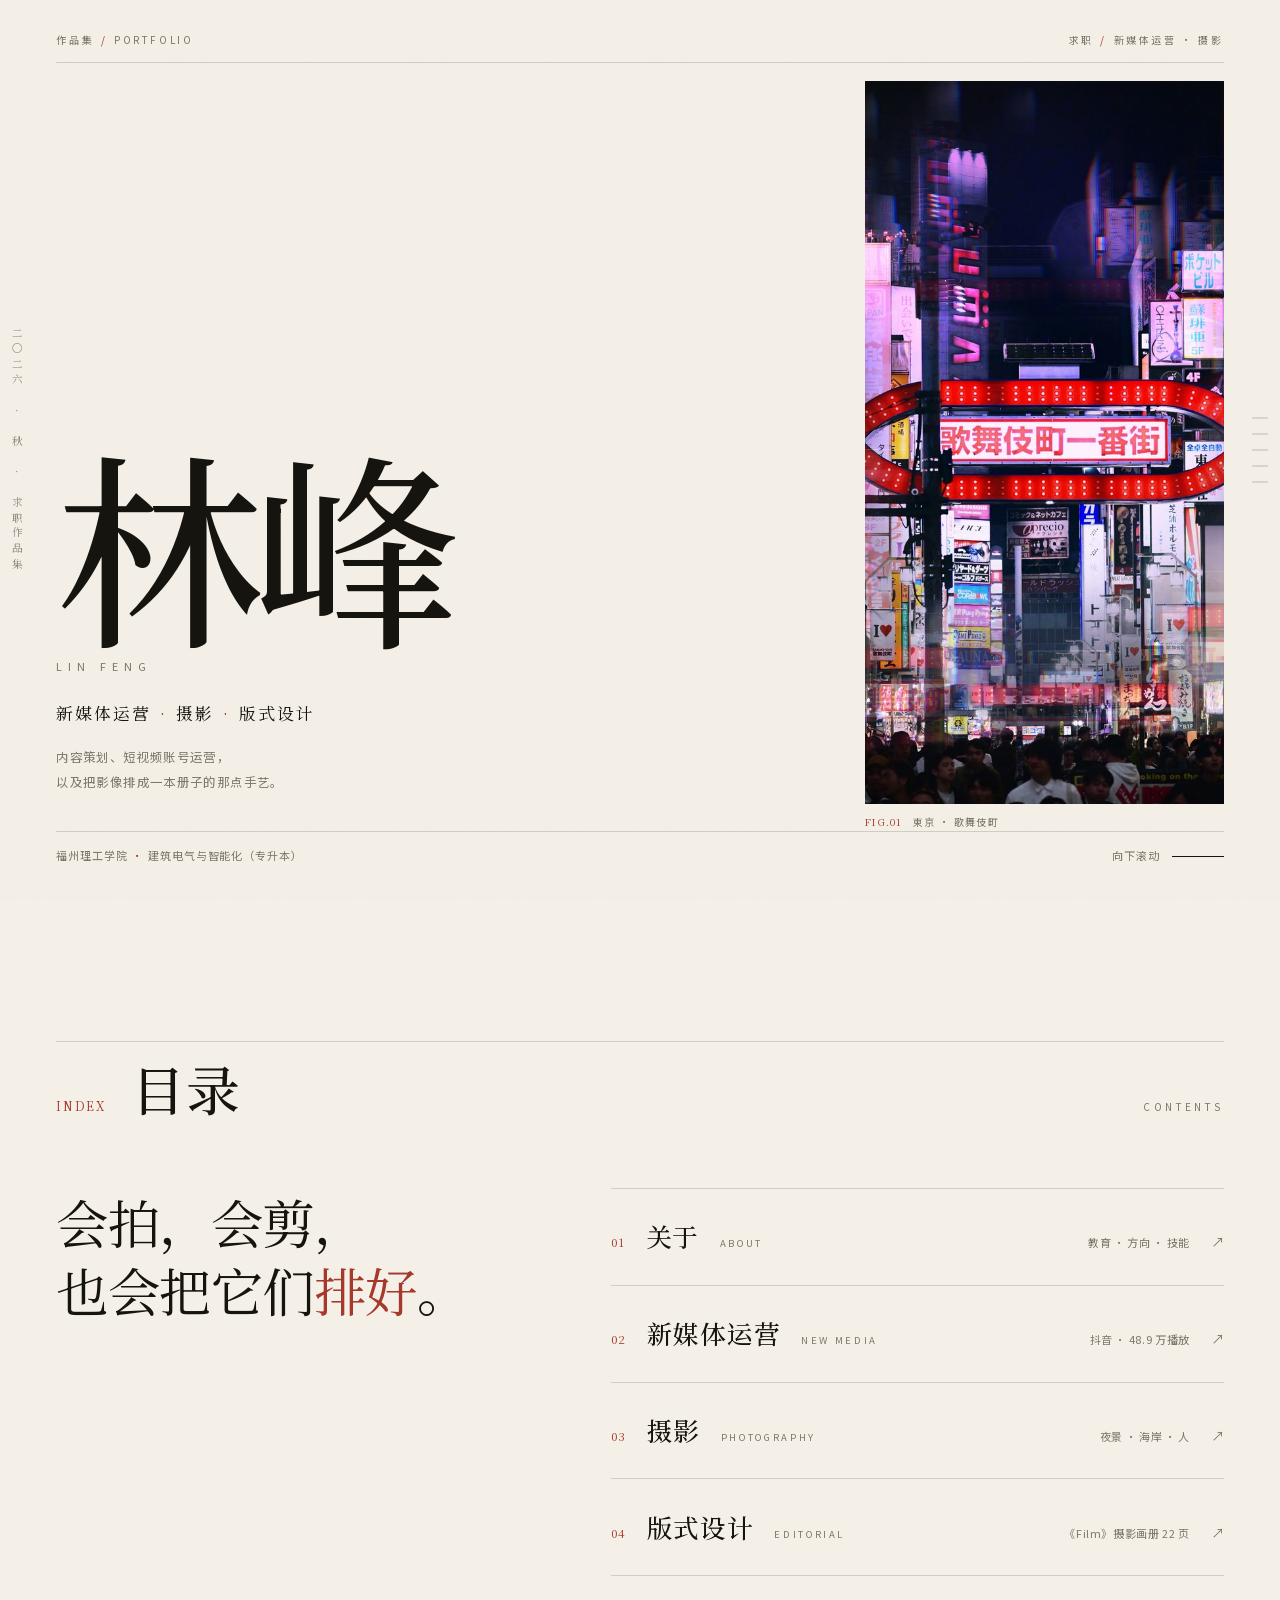
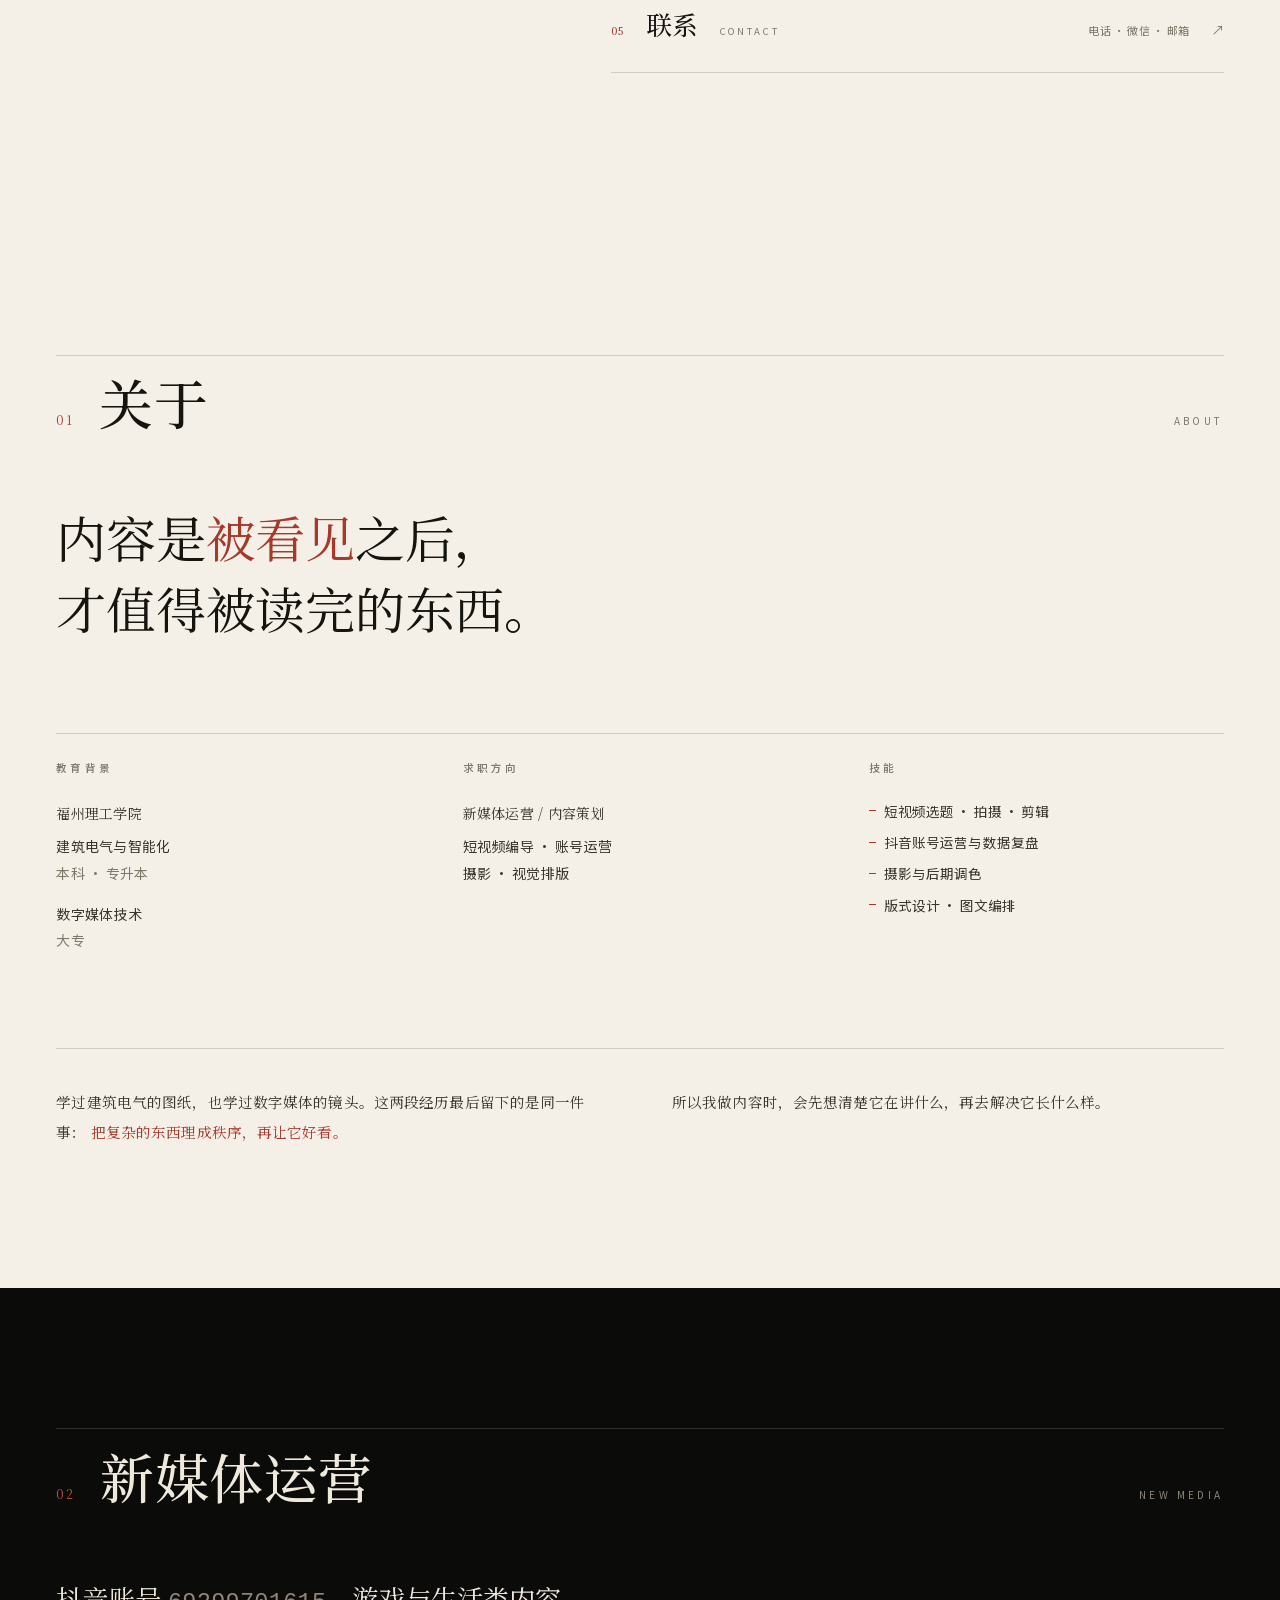
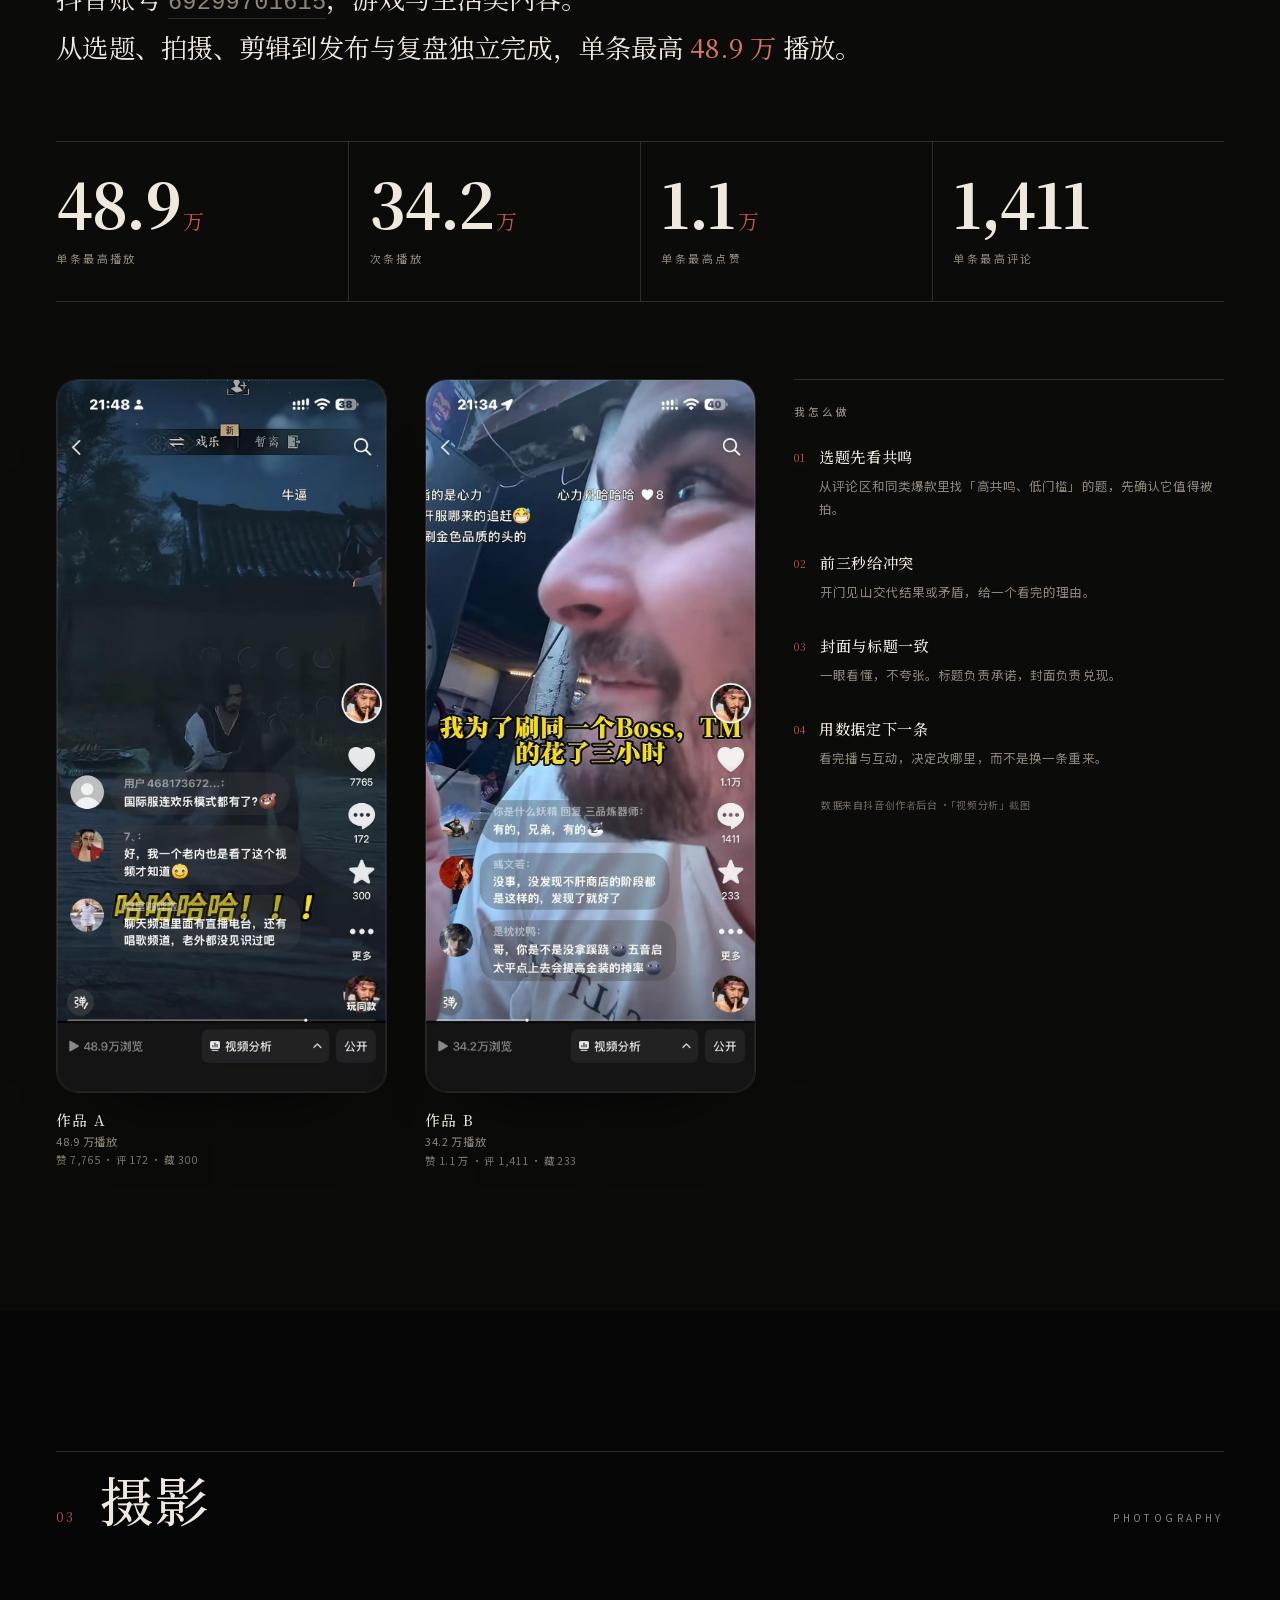
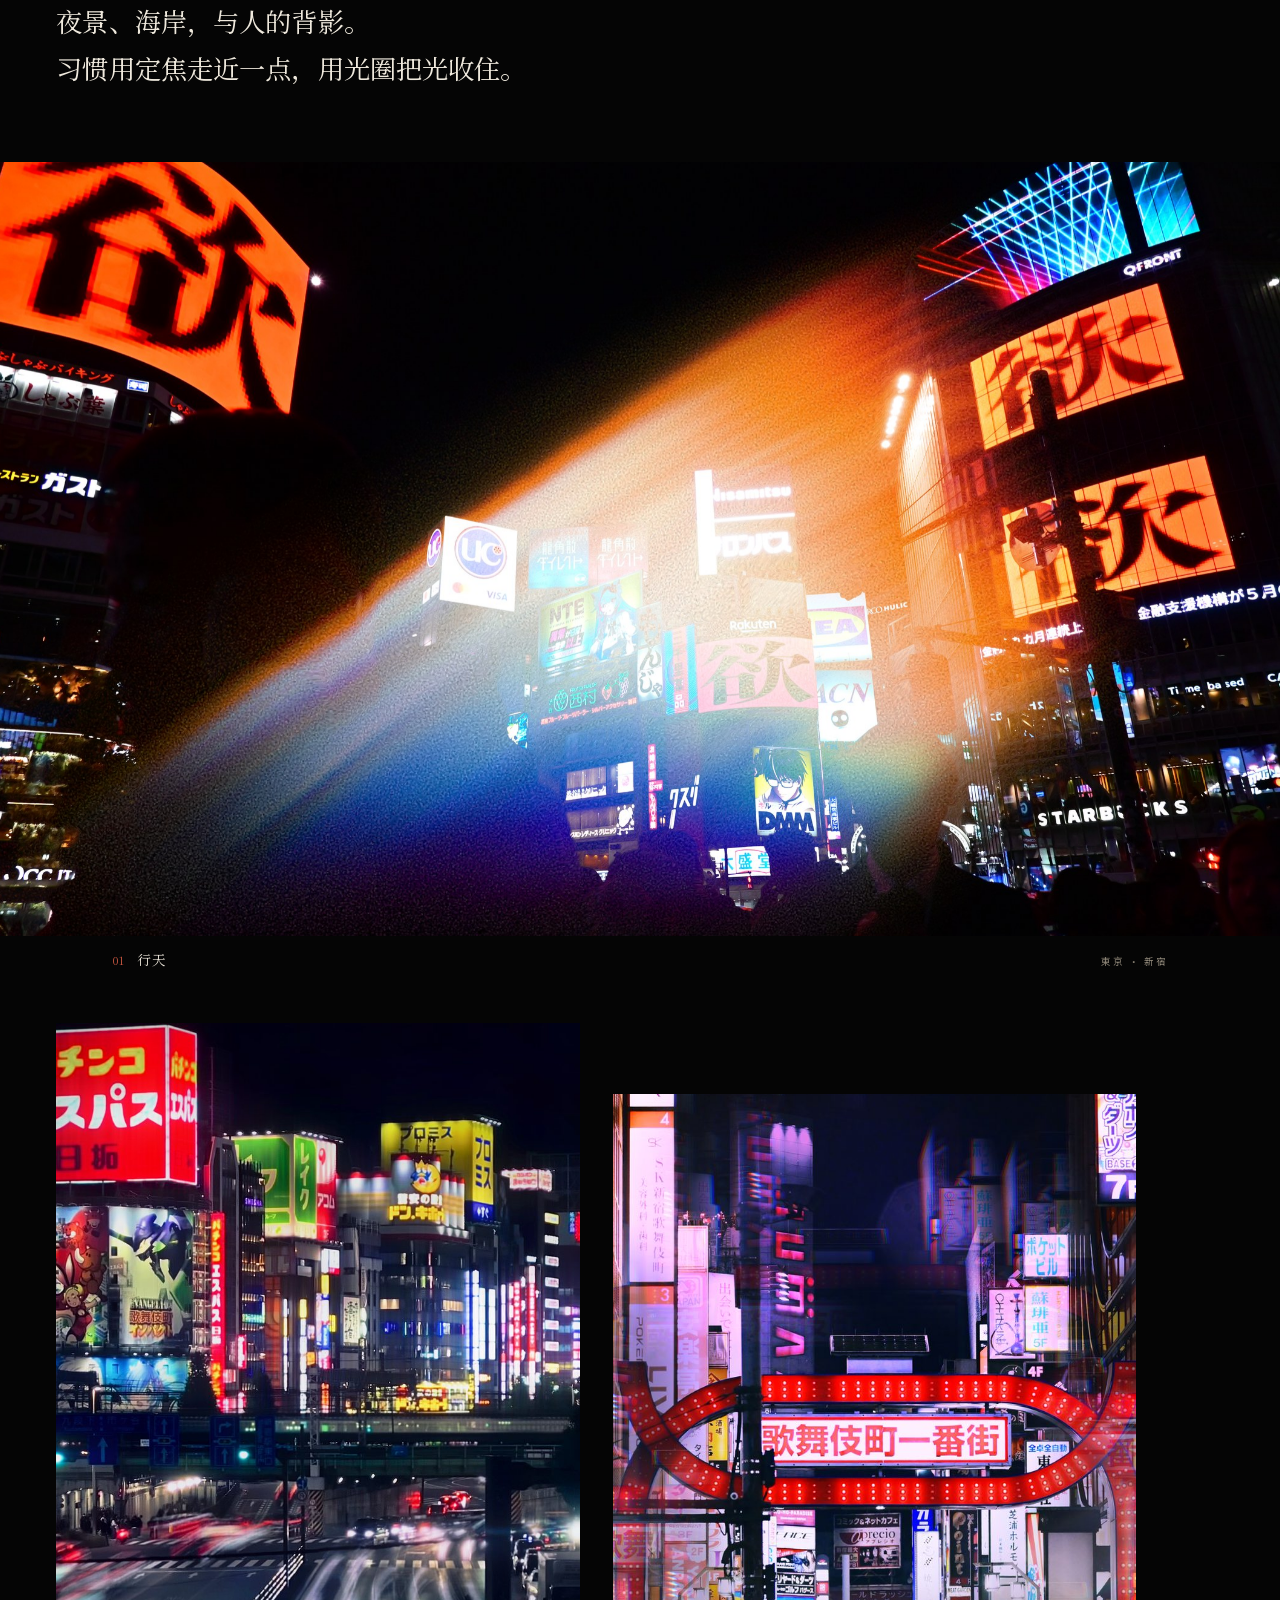
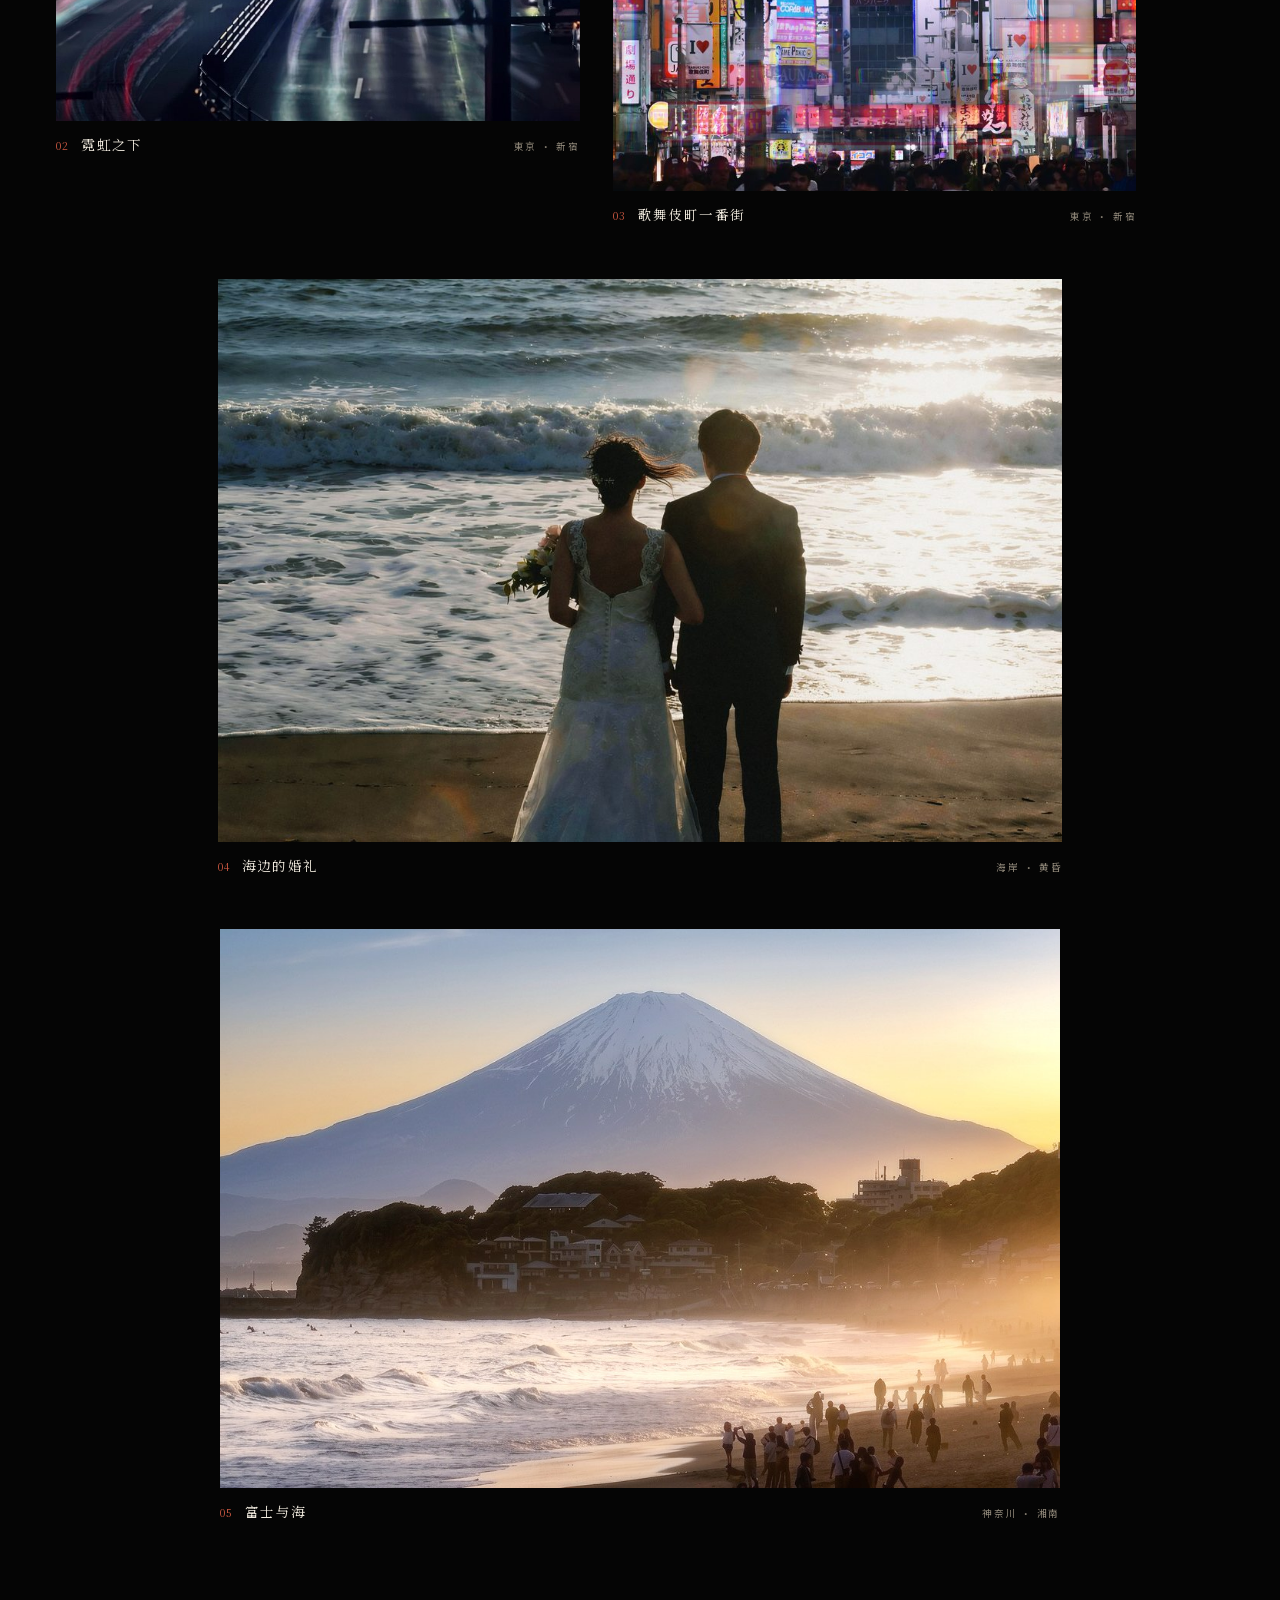
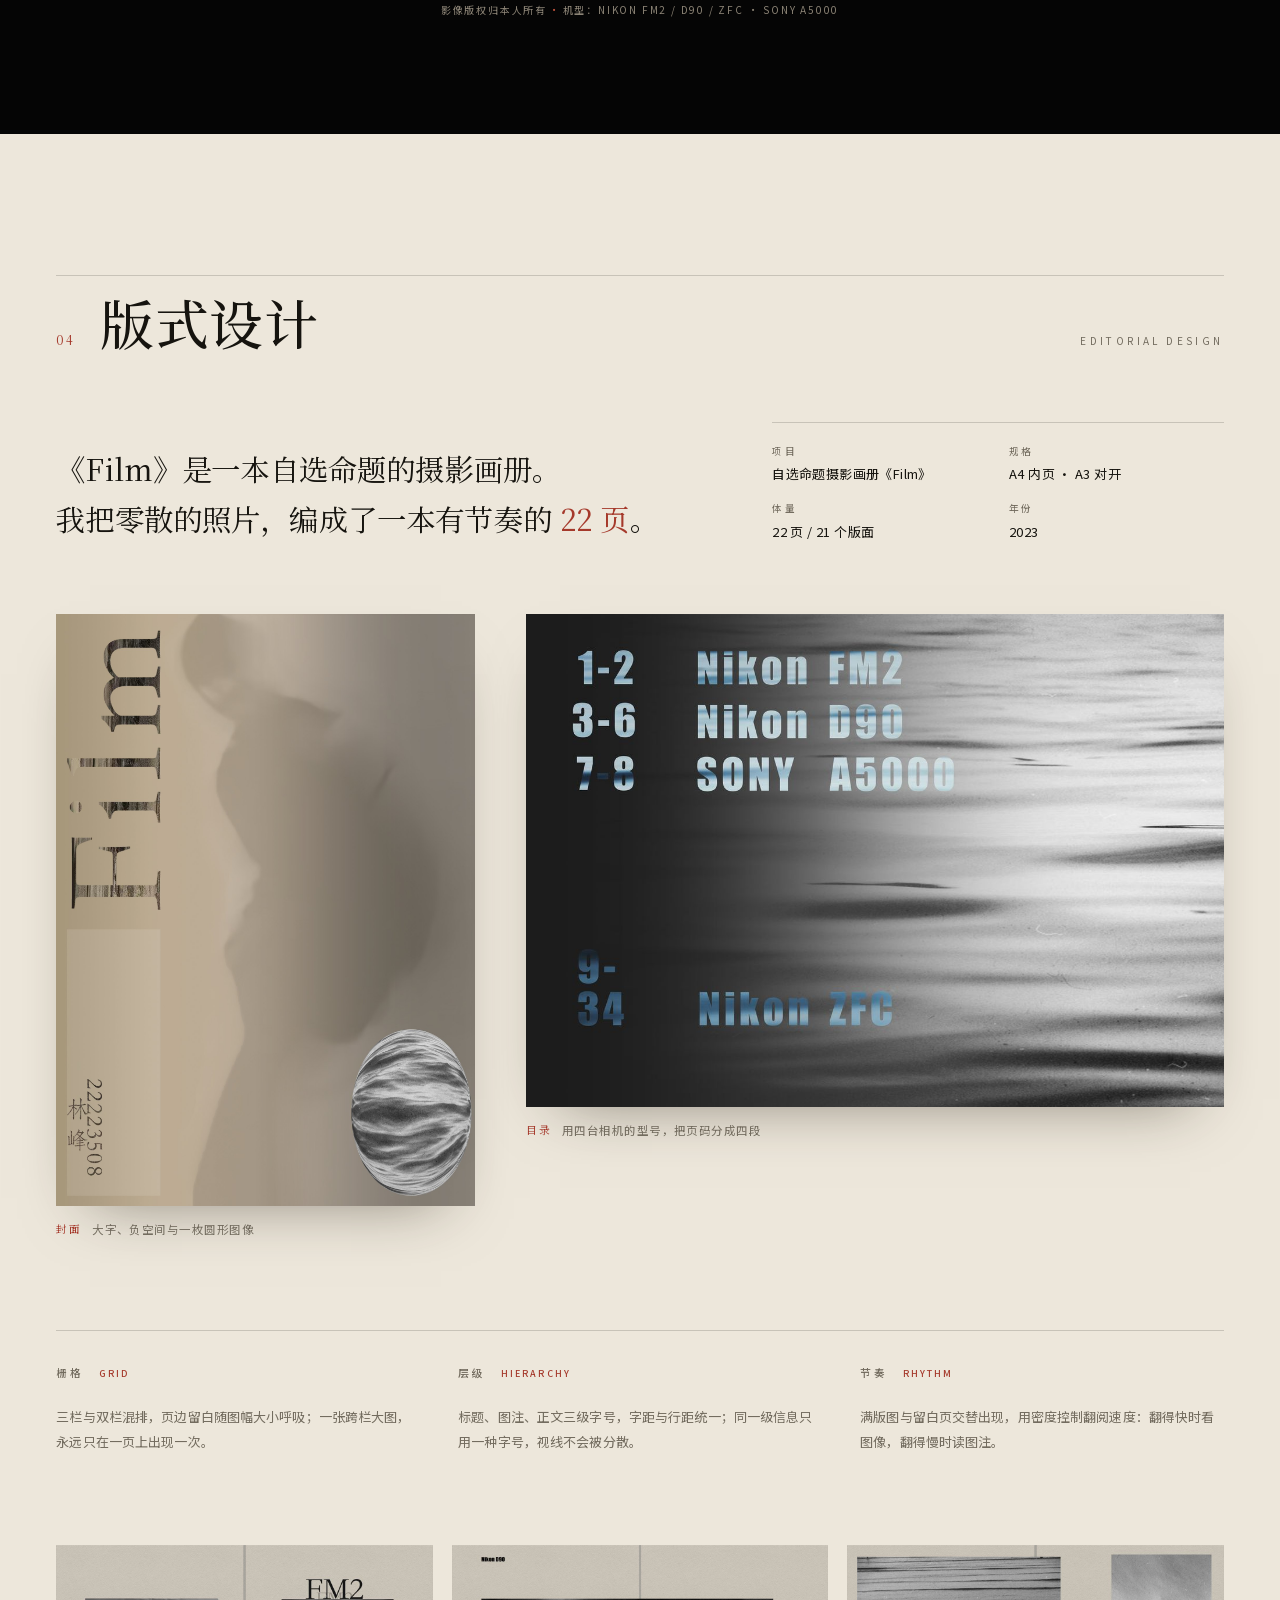
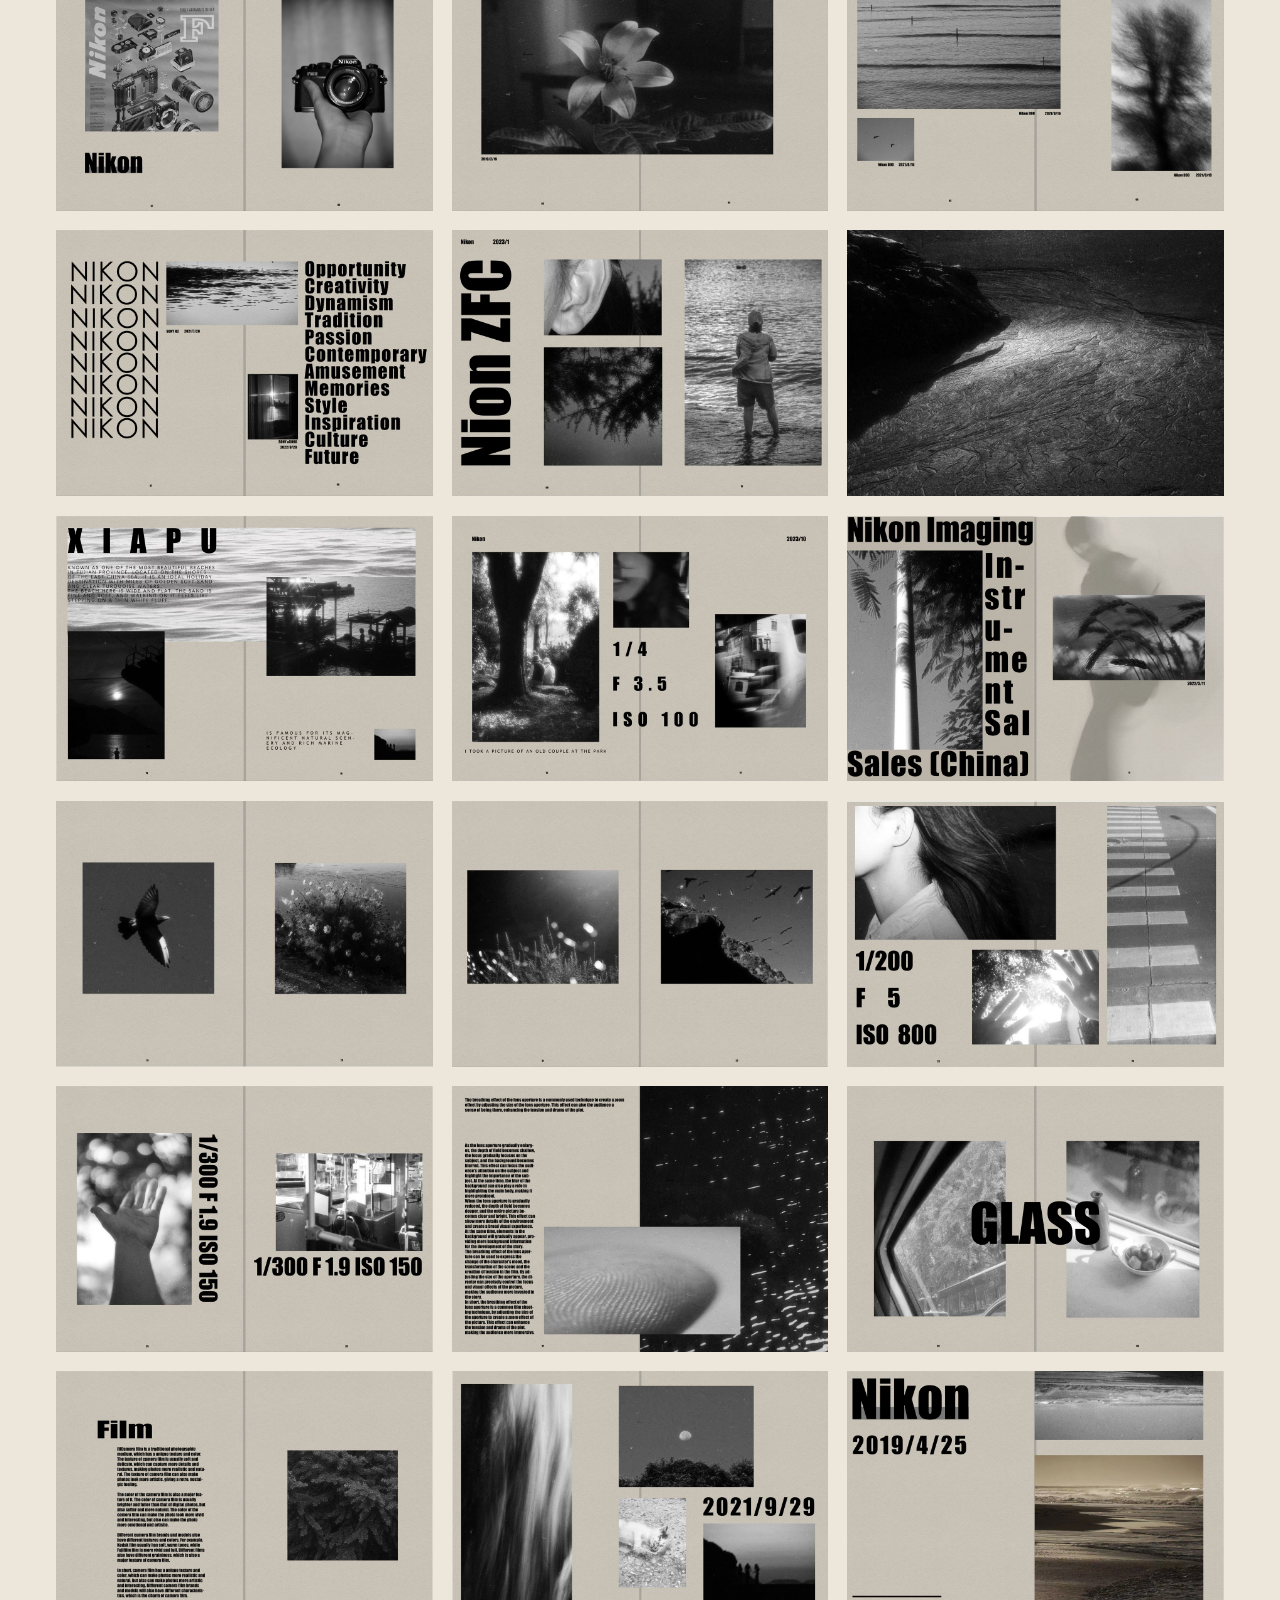
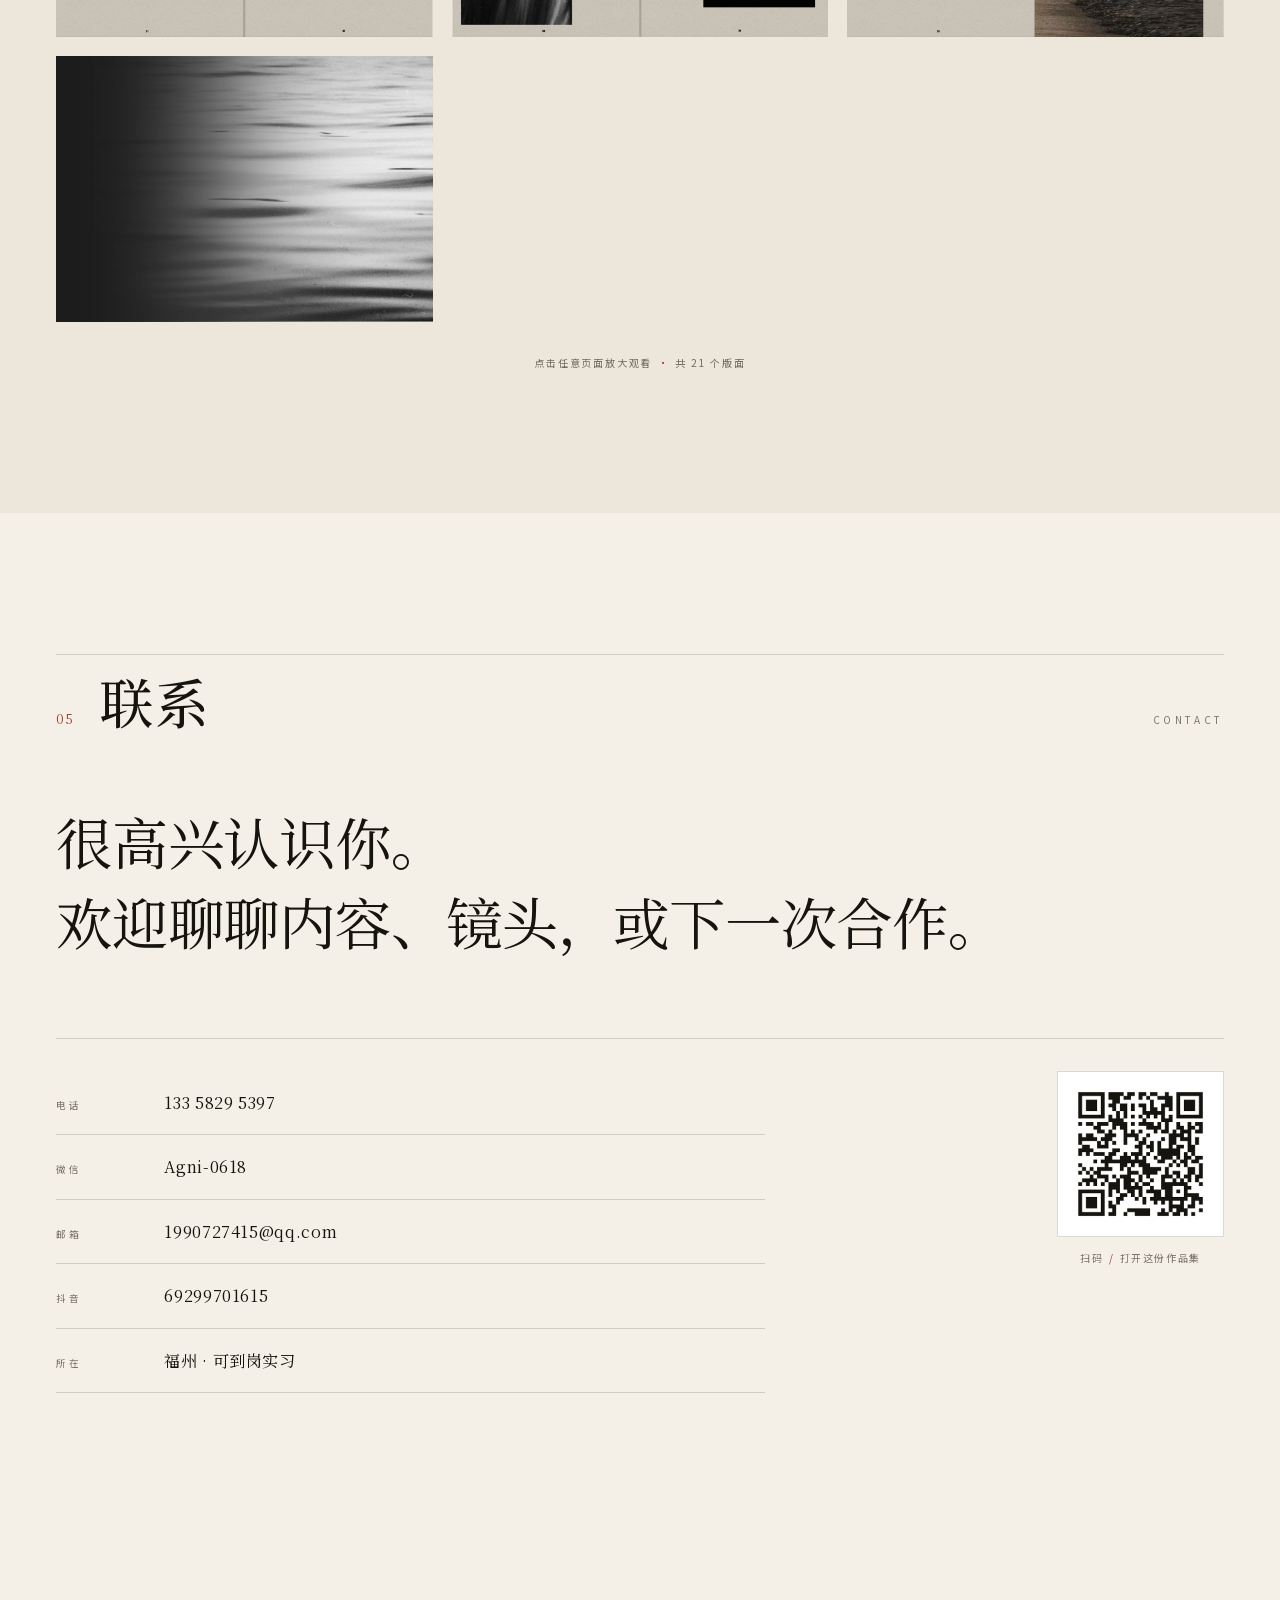
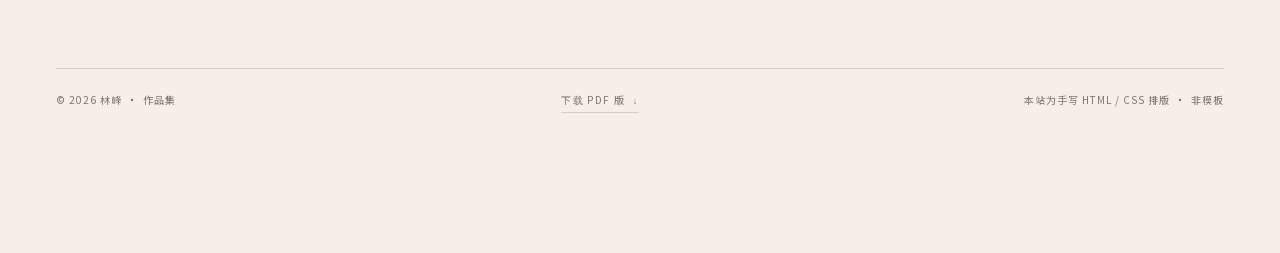
==== index.html @ 38cc5a33 "作品集 2026：网页版 + A4 PDF" ====
<!doctype html>
<html lang="zh-CN">
<head>
<meta charset="utf-8">
<meta name="viewport" content="width=device-width, initial-scale=1, viewport-fit=cover">
<title>林峰 · 作品集 2026｜新媒体运营 · 摄影 · 版式</title>
<meta name="description" content="林峰的作品集：新媒体运营（抖音单条最高 48.9 万播放）、摄影、版式设计。福州理工学院 建筑电气与智能化（专升本）· 数字媒体技术（大专）。">
<meta name="author" content="林峰">
<meta name="theme-color" content="#F4F1EA">
<meta property="og:type" content="website">
<meta property="og:title" content="林峰 · 作品集 2026">
<meta property="og:description" content="新媒体运营 · 摄影 · 版式设计">
<meta property="og:image" content="assets/img/og.jpg">
<meta property="og:image:width" content="1200">
<meta property="og:image:height" content="630">
<meta name="twitter:card" content="summary_large_image">
<meta name="twitter:title" content="林峰 · 作品集 2026">
<meta name="twitter:image" content="assets/img/og.jpg">
<link rel="icon" href="favicon.svg" type="image/svg+xml">
<link rel="preload" href="assets/fonts/serif.woff2" as="font" type="font/woff2" crossorigin>
<link rel="preload" href="assets/fonts/sans.woff2" as="font" type="font/woff2" crossorigin>
<link rel="preload" as="image" href="assets/img/photo/p4-s.jpg">
<link rel="stylesheet" href="assets/css/site.css">
<script>document.documentElement.classList.add('js');</script>
</head>
<body>

<div class="progress" aria-hidden="true"></div>

<header class="nav" id="nav">
  <a class="nav-brand" href="#cover" aria-label="回到封面">
    <span class="nav-cn">林峰</span><span class="nav-en">LIN FENG</span>
  </a>
  <nav class="nav-links" aria-label="章节导航">
    <a href="#about"><i>01</i>关于</a>
    <a href="#media"><i>02</i>新媒体</a>
    <a href="#photo"><i>03</i>摄影</a>
    <a href="#design"><i>04</i>排版</a>
    <a href="#contact"><i>05</i>联系</a>
  </nav>
  <a class="nav-index" href="#index">目录 <span>INDEX</span></a>
  <a class="nav-mail" href="mailto:1990727415@qq.com">1990727415@qq.com</a>
</header>

<aside class="rail" aria-hidden="true">
  <span class="rail-dot" data-for="about"><b>01</b></span>
  <span class="rail-dot" data-for="media"><b>02</b></span>
  <span class="rail-dot" data-for="photo"><b>03</b></span>
  <span class="rail-dot" data-for="design"><b>04</b></span>
  <span class="rail-dot" data-for="contact"><b>05</b></span>
</aside>

<main id="main">

<!-- ============ 封面 ============ -->
<section class="cover" id="cover" aria-label="封面">
  <div class="cover-top">
    <p class="micro">作品集 <span class="dot">/</span> PORTFOLIO</p>
    <p class="micro micro-r">求职 <span class="dot">/</span> 新媒体运营 · 摄影</p>
  </div>

  <div class="cover-main">
    <div class="cover-copy">
      <h1 class="cover-title"><span class="cn">林峰</span><span class="en">LIN&nbsp;FENG</span></h1>
      <p class="cover-sub">新媒体运营 <span class="sep">·</span> 摄影 <span class="sep">·</span> 版式设计</p>
      <p class="cover-desc">内容策划、短视频账号运营，<br>以及把影像排成一本册子的那点手艺。</p>
    </div>
    <figure class="cover-photo">
      <img src="assets/img/photo/p4.jpg"
           srcset="assets/img/photo/p4-s.jpg 734w, assets/img/photo/p4.jpg 1467w"
           sizes="(max-width: 900px) 86vw, 30vw"
           width="1467" height="2200" fetchpriority="high"
           alt="东京歌舞伎町一番街的夜景，红色霓虹灯牌与人流">
      <figcaption><span>FIG.01</span> 東京 · 歌舞伎町</figcaption>
    </figure>
  </div>

  <div class="cover-foot">
    <p>福州理工学院 <span class="sep">·</span> 建筑电气与智能化（专升本）</p>
    <p class="scroll-hint">向下滚动<span class="scroll-line"></span></p>
  </div>
  <span class="cover-vert">二〇二六 · 秋 · 求职作品集</span>
</section>

<!-- ============ 目录 ============ -->
<section class="sec sec-index" id="index" aria-labelledby="t-index">
  <header class="sec-head reveal">
    <span class="sec-no">INDEX</span>
    <h2 class="sec-title" id="t-index">目录</h2>
    <span class="sec-en">Contents</span>
  </header>

  <div class="index-body">
    <p class="index-lead reveal">会拍，会剪，<br>也会把它们<span class="hl">排好</span>。</p>

    <ol class="toc">
      <li class="reveal"><a href="#about">
        <span class="toc-no">01</span><span class="toc-cn">关于</span><span class="toc-en">About</span><span class="toc-meta">教育 · 方向 · 技能</span><span class="toc-arrow">↗</span></a></li>
      <li class="reveal"><a href="#media">
        <span class="toc-no">02</span><span class="toc-cn">新媒体运营</span><span class="toc-en">New Media</span><span class="toc-meta">抖音 · 48.9 万播放</span><span class="toc-arrow">↗</span></a></li>
      <li class="reveal"><a href="#photo">
        <span class="toc-no">03</span><span class="toc-cn">摄影</span><span class="toc-en">Photography</span><span class="toc-meta">夜景 · 海岸 · 人</span><span class="toc-arrow">↗</span></a></li>
      <li class="reveal"><a href="#design">
        <span class="toc-no">04</span><span class="toc-cn">版式设计</span><span class="toc-en">Editorial</span><span class="toc-meta">《Film》摄影画册 22 页</span><span class="toc-arrow">↗</span></a></li>
      <li class="reveal"><a href="#contact">
        <span class="toc-no">05</span><span class="toc-cn">联系</span><span class="toc-en">Contact</span><span class="toc-meta">电话 · 微信 · 邮箱</span><span class="toc-arrow">↗</span></a></li>
    </ol>
  </div>
</section>

<!-- ============ 01 关于 ============ -->
<section class="sec sec-about" id="about" aria-labelledby="t-about">
  <header class="sec-head reveal">
    <span class="sec-no">01</span>
    <h2 class="sec-title" id="t-about">关于</h2>
    <span class="sec-en">About</span>
  </header>

  <p class="statement reveal">内容是<span class="hl">被看见</span>之后，<br>才值得被读完的东西。</p>

  <div class="about-grid">
    <div class="about-col reveal">
      <h3 class="col-label">教育背景</h3>
      <p class="about-strong">福州理工学院</p>
      <p>建筑电气与智能化<br><span class="dim">本科 · 专升本</span></p>
      <p class="about-gap">数字媒体技术<br><span class="dim">大专</span></p>
    </div>
    <div class="about-col reveal">
      <h3 class="col-label">求职方向</h3>
      <p class="about-strong">新媒体运营 / 内容策划</p>
      <p>短视频编导 · 账号运营<br>摄影 · 视觉排版</p>
    </div>
    <div class="about-col reveal">
      <h3 class="col-label">技能</h3>
      <ul class="skills">
        <li>短视频选题 · 拍摄 · 剪辑</li>
        <li>抖音账号运营与数据复盘</li>
        <li>摄影与后期调色</li>
        <li>版式设计 · 图文编排</li>
      </ul>
    </div>
  </div>

  <div class="about-note reveal">
    <p>学过建筑电气的图纸，也学过数字媒体的镜头。这两段经历最后留下的是同一件事：
      <span class="hl">把复杂的东西理成秩序，再让它好看。</span></p>
    <p>所以我做内容时，会先想清楚它在讲什么，再去解决它长什么样。</p>
  </div>
</section>

<!-- ============ 02 新媒体运营 ============ -->
<section class="sec sec-dark sec-media" id="media" aria-labelledby="t-media">
  <header class="sec-head reveal">
    <span class="sec-no">02</span>
    <h2 class="sec-title" id="t-media">新媒体运营</h2>
    <span class="sec-en">New Media</span>
  </header>

  <p class="media-lead reveal">抖音账号 <span class="mono">69299701615</span>，游戏与生活类内容。<br>
    从选题、拍摄、剪辑到发布与复盘独立完成，单条最高 <span class="hl">48.9 万</span> 播放。</p>

  <div class="stats" role="list">
    <div class="stat reveal" role="listitem">
      <span class="stat-num"><b data-count="48.9" data-dec="1">48.9</b><small>万</small></span>
      <span class="stat-label">单条最高播放</span>
    </div>
    <div class="stat reveal" role="listitem">
      <span class="stat-num"><b data-count="34.2" data-dec="1">34.2</b><small>万</small></span>
      <span class="stat-label">次条播放</span>
    </div>
    <div class="stat reveal" role="listitem">
      <span class="stat-num"><b data-count="11000" data-dec="1" data-compact="1">1.1</b><small>万</small></span>
      <span class="stat-label">单条最高点赞</span>
    </div>
    <div class="stat reveal" role="listitem">
      <span class="stat-num"><b data-count="1411" data-dec="0">1,411</b><small></small></span>
      <span class="stat-label">单条最高评论</span>
    </div>
  </div>

  <div class="media-works">
    <figure class="phone reveal">
      <div class="phone-body">
        <img src="assets/img/ops/op1.jpg" width="900" height="1951" loading="lazy"
             alt="抖音作品后台截图：48.9 万播放，点赞 7765，评论 172，收藏 300">
      </div>
      <figcaption><b>作品 A</b> 48.9 万播放 <span>赞 7,765 · 评 172 · 藏 300</span></figcaption>
    </figure>

    <figure class="phone reveal">
      <div class="phone-body">
        <img src="assets/img/ops/op2.jpg" width="900" height="1951" loading="lazy"
             alt="抖音作品后台截图：34.2 万播放，点赞 1.1 万，评论 1411，收藏 233">
      </div>
      <figcaption><b>作品 B</b> 34.2 万播放 <span>赞 1.1 万 · 评 1,411 · 藏 233</span></figcaption>
    </figure>

    <div class="media-notes reveal">
      <h3 class="col-label">我怎么做</h3>
      <ol class="notes">
        <li><span>01</span><div><b>选题先看共鸣</b><p>从评论区和同类爆款里找「高共鸣、低门槛」的题，先确认它值得被拍。</p></div></li>
        <li><span>02</span><div><b>前三秒给冲突</b><p>开门见山交代结果或矛盾，给一个看完的理由。</p></div></li>
        <li><span>03</span><div><b>封面与标题一致</b><p>一眼看懂，不夸张。标题负责承诺，封面负责兑现。</p></div></li>
        <li><span>04</span><div><b>用数据定下一条</b><p>看完播与互动，决定改哪里，而不是换一条重来。</p></div></li>
      </ol>
      <p class="media-source">数据来自抖音创作者后台 ·「视频分析」截图</p>
    </div>
  </div>
</section>

<!-- ============ 03 摄影 ============ -->
<section class="sec sec-dark sec-photo" id="photo" aria-labelledby="t-photo">
  <header class="sec-head reveal">
    <span class="sec-no">03</span>
    <h2 class="sec-title" id="t-photo">摄影</h2>
    <span class="sec-en">Photography</span>
  </header>

  <p class="photo-lead reveal">夜景、海岸，与人的背影。<br>习惯用定焦走近一点，用光圈把光收住。</p>

  <div class="photo-flow">

    <figure class="ph ph-wide reveal" data-lb="photo" data-full="assets/img/photo/p2.jpg" data-cap="《行天》 東京 · 新宿">
      <div class="ph-img">
        <img src="assets/img/photo/p2-s.jpg"
             srcset="assets/img/photo/p2-s.jpg 1100w, assets/img/photo/p2.jpg 2200w"
             sizes="100vw" width="2200" height="1467" loading="lazy"
             alt="东京新宿夜晚街头，橙色灯箱与霓虹招牌，光晕穿过画面">
      </div>
      <figcaption><span class="ph-no">01</span><span class="ph-title">行天</span><span class="ph-meta">東京 · 新宿</span></figcaption>
    </figure>

    <div class="ph-pair">
      <figure class="ph reveal" data-lb="photo" data-full="assets/img/photo/p3.jpg" data-cap="《霓虹之下》 東京 · 新宿">
        <div class="ph-img">
          <img src="assets/img/photo/p3-s.jpg"
               srcset="assets/img/photo/p3-s.jpg 825w, assets/img/photo/p3.jpg 1650w"
               sizes="(max-width: 800px) 90vw, 34vw" width="1650" height="2200" loading="lazy"
               alt="东京街头竖构图，密集的日文霓虹招牌与车灯光轨">
        </div>
        <figcaption><span class="ph-no">02</span><span class="ph-title">霓虹之下</span><span class="ph-meta">東京 · 新宿</span></figcaption>
      </figure>

      <figure class="ph ph-drop reveal" data-lb="photo" data-full="assets/img/photo/p4.jpg" data-cap="《歌舞伎町一番街》 東京 · 新宿">
        <div class="ph-img">
          <img src="assets/img/photo/p4-s.jpg"
               srcset="assets/img/photo/p4-s.jpg 734w, assets/img/photo/p4.jpg 1467w"
               sizes="(max-width: 800px) 90vw, 34vw" width="1467" height="2200" loading="lazy"
               alt="东京歌舞伎町一番街入口，红色招牌与人群">
        </div>
        <figcaption><span class="ph-no">03</span><span class="ph-title">歌舞伎町一番街</span><span class="ph-meta">東京 · 新宿</span></figcaption>
      </figure>
    </div>

    <figure class="ph ph-mid reveal" data-lb="photo" data-full="assets/img/photo/p1.jpg" data-cap="《海边的婚礼》 海岸 · 黄昏">
      <div class="ph-img">
        <img src="assets/img/photo/p1-s.jpg"
             srcset="assets/img/photo/p1-s.jpg 1100w, assets/img/photo/p1.jpg 2200w"
             sizes="(max-width: 800px) 92vw, 66vw" width="2200" height="1466" loading="lazy"
             alt="黄昏海边，一对新人的背影面对浪与逆光">
      </div>
      <figcaption><span class="ph-no">04</span><span class="ph-title">海边的婚礼</span><span class="ph-meta">海岸 · 黄昏</span></figcaption>
    </figure>

    <figure class="ph ph-small reveal" data-lb="photo" data-full="assets/img/photo/p5.jpg" data-cap="《富士与海》 神奈川 · 湘南">
      <div class="ph-img">
        <img src="assets/img/photo/p5.jpg" width="1094" height="728" loading="lazy"
             alt="富士山跨过海面，海岸上有人散步，天光泛金">
      </div>
      <figcaption><span class="ph-no">05</span><span class="ph-title">富士与海</span><span class="ph-meta">神奈川 · 湘南</span></figcaption>
    </figure>

  </div>
  <p class="photo-end reveal">影像版权归本人所有<span class="sep">·</span>机型：Nikon FM2 / D90 / ZFC · SONY A5000</p>
</section>

<!-- ============ 04 版式设计 ============ -->
<section class="sec sec-design" id="design" aria-labelledby="t-design">
  <header class="sec-head reveal">
    <span class="sec-no">04</span>
    <h2 class="sec-title" id="t-design">版式设计</h2>
    <span class="sec-en">Editorial Design</span>
  </header>

  <div class="design-intro">
    <p class="design-lead reveal">《Film》是一本自选命题的摄影画册。<br>
      我把零散的照片，编成了一本有节奏的 <span class="hl">22 页</span>。</p>
    <dl class="design-meta reveal">
      <div><dt>项目</dt><dd>自选命题摄影画册《Film》</dd></div>
      <div><dt>规格</dt><dd>A4 内页 · A3 对开</dd></div>
      <div><dt>体量</dt><dd>22 页 / 21 个版面</dd></div>
      <div><dt>年份</dt><dd>2023</dd></div>
    </dl>
  </div>

  <div class="book reveal">
    <figure class="book-item book-cover" data-lb="design" data-full="assets/img/design/d00.jpg" data-cap="《Film》封面 · 大字与负空间">
      <img src="assets/img/design/d00.jpg" width="1600" height="2263" loading="lazy" alt="《Film》画册封面，米色底与竖排大字">
      <figcaption><span>封面</span>大字、负空间与一枚圆形图像</figcaption>
    </figure>
    <figure class="book-item book-toc" data-lb="design" data-full="assets/img/design/d-toc.jpg" data-cap="《Film》目录 · 以相机为线索">
      <img src="assets/img/design/d-toc-s.jpg" width="1200" height="848" loading="lazy" alt="《Film》画册目录页，用四台相机的型号划分页码">
      <figcaption><span>目录</span>用四台相机的型号，把页码分成四段</figcaption>
    </figure>
  </div>

  <div class="system reveal">
    <div class="sys-col">
      <h3 class="col-label">栅格 <i>Grid</i></h3>
      <p>三栏与双栏混排，页边留白随图幅大小呼吸；一张跨栏大图，永远只在一页上出现一次。</p>
    </div>
    <div class="sys-col">
      <h3 class="col-label">层级 <i>Hierarchy</i></h3>
      <p>标题、图注、正文三级字号，字距与行距统一；同一级信息只用一种字号，视线不会被分散。</p>
    </div>
    <div class="sys-col">
      <h3 class="col-label">节奏 <i>Rhythm</i></h3>
      <p>满版图与留白页交替出现，用密度控制翻阅速度：翻得快时看图像，翻得慢时读图注。</p>
    </div>
  </div>

  <div class="spreads" aria-label="《Film》画册内页">
    <figure class="spread" data-lb="design" data-full="assets/img/design/d01.jpg" data-cap="《Film》内页 01"><img src="assets/img/design/d01-s.jpg" width="1200" height="848" loading="lazy" alt="《Film》画册内页 01"><figcaption><span>01</span></figcaption></figure>
    <figure class="spread" data-lb="design" data-full="assets/img/design/d02.jpg" data-cap="《Film》内页 02"><img src="assets/img/design/d02-s.jpg" width="1200" height="848" loading="lazy" alt="《Film》画册内页 02"><figcaption><span>02</span></figcaption></figure>
    <figure class="spread" data-lb="design" data-full="assets/img/design/d03.jpg" data-cap="《Film》内页 03"><img src="assets/img/design/d03-s.jpg" width="1200" height="848" loading="lazy" alt="《Film》画册内页 03"><figcaption><span>03</span></figcaption></figure>
    <figure class="spread" data-lb="design" data-full="assets/img/design/d04.jpg" data-cap="《Film》内页 04"><img src="assets/img/design/d04-s.jpg" width="1200" height="848" loading="lazy" alt="《Film》画册内页 04"><figcaption><span>04</span></figcaption></figure>
    <figure class="spread" data-lb="design" data-full="assets/img/design/d05.jpg" data-cap="《Film》内页 05"><img src="assets/img/design/d05-s.jpg" width="1200" height="848" loading="lazy" alt="《Film》画册内页 05"><figcaption><span>05</span></figcaption></figure>
    <figure class="spread" data-lb="design" data-full="assets/img/design/d06.jpg" data-cap="《Film》内页 06"><img src="assets/img/design/d06-s.jpg" width="1200" height="848" loading="lazy" alt="《Film》画册内页 06"><figcaption><span>06</span></figcaption></figure>
    <figure class="spread" data-lb="design" data-full="assets/img/design/d07.jpg" data-cap="《Film》内页 07"><img src="assets/img/design/d07-s.jpg" width="1200" height="848" loading="lazy" alt="《Film》画册内页 07"><figcaption><span>07</span></figcaption></figure>
    <figure class="spread" data-lb="design" data-full="assets/img/design/d08.jpg" data-cap="《Film》内页 08"><img src="assets/img/design/d08-s.jpg" width="1200" height="848" loading="lazy" alt="《Film》画册内页 08"><figcaption><span>08</span></figcaption></figure>
    <figure class="spread" data-lb="design" data-full="assets/img/design/d09.jpg" data-cap="《Film》内页 09"><img src="assets/img/design/d09-s.jpg" width="1200" height="848" loading="lazy" alt="《Film》画册内页 09"><figcaption><span>09</span></figcaption></figure>
    <figure class="spread" data-lb="design" data-full="assets/img/design/d10.jpg" data-cap="《Film》内页 10"><img src="assets/img/design/d10-s.jpg" width="1200" height="848" loading="lazy" alt="《Film》画册内页 10"><figcaption><span>10</span></figcaption></figure>
    <figure class="spread" data-lb="design" data-full="assets/img/design/d11.jpg" data-cap="《Film》内页 11"><img src="assets/img/design/d11-s.jpg" width="1200" height="848" loading="lazy" alt="《Film》画册内页 11"><figcaption><span>11</span></figcaption></figure>
    <figure class="spread" data-lb="design" data-full="assets/img/design/d12.jpg" data-cap="《Film》内页 12"><img src="assets/img/design/d12-s.jpg" width="1200" height="848" loading="lazy" alt="《Film》画册内页 12"><figcaption><span>12</span></figcaption></figure>
    <figure class="spread" data-lb="design" data-full="assets/img/design/d13.jpg" data-cap="《Film》内页 13"><img src="assets/img/design/d13-s.jpg" width="1200" height="848" loading="lazy" alt="《Film》画册内页 13"><figcaption><span>13</span></figcaption></figure>
    <figure class="spread" data-lb="design" data-full="assets/img/design/d14.jpg" data-cap="《Film》内页 14"><img src="assets/img/design/d14-s.jpg" width="1200" height="848" loading="lazy" alt="《Film》画册内页 14"><figcaption><span>14</span></figcaption></figure>
    <figure class="spread" data-lb="design" data-full="assets/img/design/d15.jpg" data-cap="《Film》内页 15"><img src="assets/img/design/d15-s.jpg" width="1200" height="848" loading="lazy" alt="《Film》画册内页 15"><figcaption><span>15</span></figcaption></figure>
    <figure class="spread" data-lb="design" data-full="assets/img/design/d16.jpg" data-cap="《Film》内页 16"><img src="assets/img/design/d16-s.jpg" width="1200" height="848" loading="lazy" alt="《Film》画册内页 16"><figcaption><span>16</span></figcaption></figure>
    <figure class="spread" data-lb="design" data-full="assets/img/design/d17.jpg" data-cap="《Film》内页 17"><img src="assets/img/design/d17-s.jpg" width="1200" height="848" loading="lazy" alt="《Film》画册内页 17"><figcaption><span>17</span></figcaption></figure>
    <figure class="spread" data-lb="design" data-full="assets/img/design/d18.jpg" data-cap="《Film》内页 18"><img src="assets/img/design/d18-s.jpg" width="1200" height="848" loading="lazy" alt="《Film》画册内页 18"><figcaption><span>18</span></figcaption></figure>
    <figure class="spread" data-lb="design" data-full="assets/img/design/d19.jpg" data-cap="《Film》内页 19"><img src="assets/img/design/d19-s.jpg" width="1200" height="848" loading="lazy" alt="《Film》画册内页 19"><figcaption><span>19</span></figcaption></figure>
  </div>

  <p class="spreads-hint reveal">点击任意页面放大观看 <span class="sep">·</span> 共 21 个版面</p>
</section>

<!-- ============ 05 联系 ============ -->
<section class="sec sec-contact" id="contact" aria-labelledby="t-contact">
  <header class="sec-head reveal">
    <span class="sec-no">05</span>
    <h2 class="sec-title" id="t-contact">联系</h2>
    <span class="sec-en">Contact</span>
  </header>

  <p class="contact-line reveal">很高兴认识你。<br>欢迎聊聊内容、镜头，或下一次合作。</p>

  <div class="contact-body">
    <ul class="contact-list reveal">
      <li><span class="cl-key">电话</span><a class="cl-val" href="tel:+8613358295397">133 5829 5397</a></li>
      <li><span class="cl-key">微信</span><span class="cl-val">Agni-0618</span></li>
      <li><span class="cl-key">邮箱</span><a class="cl-val" href="mailto:1990727415@qq.com">1990727415@qq.com</a></li>
      <li><span class="cl-key">抖音</span><span class="cl-val">69299701615</span></li>
      <li><span class="cl-key">所在</span><span class="cl-val">福州 · 可到岗实习</span></li>
    </ul>

    <figure class="contact-qr reveal">
      <img id="qr-img" src="assets/img/qr-site.png" width="360" height="360" alt="作品集链接二维码">
      <figcaption>扫码 <span class="sep">/</span> 打开这份作品集</figcaption>
    </figure>
  </div>

  <p class="thanks reveal">谢谢观看<span class="thanks-en">THANKS FOR YOUR TIME</span></p>

  <footer class="foot">
    <span>© 2026 林峰 <span class="sep">·</span> 作品集</span>
    <a class="foot-pdf" href="portfolio.pdf" download>下载 PDF 版 <i>↓</i></a>
    <span>本站为手写 HTML / CSS 排版 <span class="sep">·</span> 非模板</span>
  </footer>
</section>

</main>

<!-- ============ 灯箱 ============ -->
<div class="lb" id="lb" role="dialog" aria-modal="true" aria-label="图片查看" aria-hidden="true">
  <div class="lb-bar">
    <span class="lb-count" id="lb-count">1 / 1</span>
    <span class="lb-cap" id="lb-cap"></span>
    <button class="lb-close" id="lb-close" type="button" aria-label="关闭 (Esc)">关闭 <i>ESC</i></button>
  </div>
  <div class="lb-stage" id="lb-stage">
    <img class="lb-img" id="lb-img" alt="">
  </div>
  <div class="lb-nav">
    <button class="lb-prev" id="lb-prev" type="button" aria-label="上一张">←</button>
    <button class="lb-next" id="lb-next" type="button" aria-label="下一张">→</button>
  </div>
</div>

<script src="assets/js/site.js" defer></script>
</body>
</html>
---- assets/css/site.css ----
@charset "utf-8";

/* =========================================================
   林峰 · 作品集 2026
   手写版式系统 —— 宋/黑双家族 + 纸感底色 + 发丝线
   ========================================================= */

@font-face{
  font-family:"Serif SC";
  src:url("../fonts/serif.woff2") format("woff2");
  font-weight:200 900; font-style:normal; font-display:swap;
}
@font-face{
  font-family:"Sans SC";
  src:url("../fonts/sans.woff2") format("woff2");
  font-weight:200 900; font-style:normal; font-display:swap;
}

:root{
  --paper:#F4F0E8;
  --paper-2:#EDE7DB;
  --ink:#16140F;
  --ink-2:#3B362B;
  --muted:#7E776A;
  --line:rgba(22,20,15,.16);
  --accent:#A5392B;

  --serif:"Serif SC","Noto Serif SC","Songti SC","STSong",SimSun,serif;
  --sans:"Sans SC","Noto Sans SC","PingFang SC","Microsoft YaHei",sans-serif;
  --mono:ui-monospace,"SF Mono","Cascadia Mono",Consolas,"Liberation Mono",monospace;

  --pad:clamp(18px,4.4vw,72px);
  --gutter:max(var(--pad),calc((100vw - 1560px) / 2 + var(--pad)));
  --ease:cubic-bezier(.2,.65,.2,1);
  --ease-out:cubic-bezier(.16,1,.3,1);
}

*,*::before,*::after{box-sizing:border-box}

html{
  scroll-behavior:smooth;
  scrollbar-width:thin;
  scrollbar-color:rgba(22,20,15,.25) transparent;
  -webkit-text-size-adjust:100%;
}
body{
  margin:0;
  background:var(--paper);
  color:var(--ink);
  font-family:var(--sans);
  font-size:clamp(15px,1.02vw,16.5px);
  line-height:1.85;
  font-weight:400;
  letter-spacing:.008em;
  -webkit-font-smoothing:antialiased;
  -moz-osx-font-smoothing:grayscale;
  text-rendering:optimizeLegibility;
  overflow-x:hidden;
}
/* 纸面颗粒 */
body::before{
  content:"";
  position:fixed; inset:0; z-index:1; pointer-events:none;
  opacity:.035;
  background-image:url("data:image/svg+xml;utf8,<svg xmlns='http://www.w3.org/2000/svg' width='240' height='240'><filter id='n'><feTurbulence type='fractalNoise' baseFrequency='.82' numOctaves='3' stitchTiles='stitch'/><feColorMatrix type='saturate' values='0'/></filter><rect width='240' height='240' filter='url(%23n)'/></svg>");
  background-size:240px 240px;
  mix-blend-mode:multiply;
}

img{max-width:100%;height:auto}
figure{margin:0}
a{color:inherit;text-decoration:none}
button{font:inherit;color:inherit}
::selection{background:var(--accent);color:#fff}
:focus-visible{outline:1px solid var(--accent);outline-offset:4px}
::-webkit-scrollbar{width:10px;height:10px}
::-webkit-scrollbar-thumb{background:rgba(22,20,15,.22)}
::-webkit-scrollbar-track{background:transparent}

.hl{color:var(--accent)}
.sep{color:var(--accent);padding:0 .18em}
.dim{color:var(--muted)}
.mono{font-family:var(--mono);font-size:.9em;letter-spacing:.01em}

/* ---------- 顶部进度 / 导航 / 侧栏 ---------- */
.progress{
  position:fixed; top:0; left:0; z-index:90;
  height:2px; width:0; background:var(--accent);
  transition:width .12s linear;
}
.nav{
  position:fixed; top:0; left:0; right:0; z-index:80;
  display:flex; align-items:center; justify-content:space-between; gap:24px;
  padding:11px var(--gutter);
  background:rgba(244,240,232,.84);
  -webkit-backdrop-filter:saturate(150%) blur(16px);
  backdrop-filter:saturate(150%) blur(16px);
  border-bottom:1px solid var(--line);
  transform:translateY(-101%);
  transition:transform .65s var(--ease),background .45s,border-color .45s,color .45s;
}
.nav.is-shown{transform:translateY(0)}
body[data-theme="dark"] .nav{
  background:rgba(10,10,9,.72);
  border-bottom-color:rgba(239,233,221,.12);
  color:#EFE9DD;
}
.nav-brand{display:flex;align-items:baseline;gap:10px}
.nav-cn{font-family:var(--serif);font-size:17px;letter-spacing:.14em;font-weight:500}
.nav-en{font-size:9px;letter-spacing:.36em;color:var(--muted);text-transform:uppercase}
body[data-theme="dark"] .nav-en{color:rgba(239,233,221,.55)}
.nav-links{display:flex;gap:clamp(14px,2vw,32px)}
.nav-links a{
  position:relative; padding-bottom:3px;
  font-size:12px; letter-spacing:.1em; opacity:.78;
  transition:opacity .3s;
}
.nav-links a i{
  font-family:var(--serif); font-style:normal; font-size:9px;
  color:var(--accent); margin-right:5px; letter-spacing:.04em;
}
.nav-links a::after{
  content:""; position:absolute; left:0; right:100%; bottom:0;
  height:1px; background:currentColor; transition:right .5s var(--ease);
}
.nav-links a:hover{opacity:1}
.nav-links a:hover::after,.nav-links a.is-active::after{right:0}
.nav-links a.is-active{opacity:1}
.nav-mail{
  font-family:var(--mono); font-size:10.5px; letter-spacing:.02em; opacity:.62;
  transition:opacity .3s,color .3s;
}
.nav-mail:hover{opacity:1;color:var(--accent)}
.nav-index{
  display:none;
  font-size:12px; letter-spacing:.14em; padding:3px 0;
  border-bottom:1px solid currentColor;
}
.nav-index span{font-size:8.5px;letter-spacing:.24em;opacity:.55;margin-left:6px}

.rail{
  position:fixed; right:clamp(6px,.9vw,16px); top:50%; z-index:70;
  transform:translateY(-50%);
  display:flex; flex-direction:column; align-items:flex-end; gap:15px;
}
.rail-dot{
  display:block; width:16px; height:1px;
  background:rgba(22,20,15,.24);
  position:relative; cursor:pointer;
  transition:width .45s var(--ease),background .45s;
}
.rail-dot b{
  position:absolute; right:calc(100% + 9px); top:-6px;
  font-family:var(--serif); font-weight:400; font-size:9px;
  letter-spacing:.1em; color:var(--muted); white-space:nowrap;
  opacity:0; transition:opacity .35s;
}
.rail-dot.is-active{width:24px;background:var(--accent)}
.rail-dot.is-active b{opacity:1}
body[data-theme="dark"] .rail-dot{background:rgba(239,233,221,.26)}
body[data-theme="dark"] .rail-dot.is-active{background:#C4553F}
body[data-theme="dark"] .rail-dot b{color:rgba(239,233,221,.6)}

/* ---------- 通用节 ---------- */
.sec{
  position:relative;
  padding:clamp(76px,11vw,168px) var(--gutter);
  scroll-margin-top:64px;
}
.sec-head{
  display:grid;
  grid-template-columns:auto minmax(0,1fr) auto;
  align-items:baseline;
  gap:clamp(12px,2vw,28px);
  padding-top:clamp(12px,1.5vw,22px);
  border-top:1px solid var(--ln,var(--line));
  margin-bottom:clamp(34px,5.5vw,84px);
}
.sec-no{
  font-family:var(--serif); font-size:12px; letter-spacing:.14em;
  color:var(--accent); white-space:nowrap;
}
.sec-title{
  margin:0;
  font-family:var(--serif); font-weight:500;
  font-size:clamp(28px,4.2vw,58px);
  line-height:1.02; letter-spacing:.01em;
}
.sec-en{
  font-size:10px; letter-spacing:.34em; text-transform:uppercase;
  color:var(--muted);
}
.col-label{
  margin:0 0 clamp(14px,1.8vw,22px);
  font-size:10.5px; font-weight:500; letter-spacing:.3em;
  color:var(--muted); text-transform:uppercase;
}
.col-label i{
  font-style:normal; font-size:9px; letter-spacing:.24em;
  color:var(--accent); margin-left:9px;
}

/* 深色节 */
.sec-dark{
  --bg:#0B0B0A; --fg:#EFE9DD;
  --ln:rgba(239,233,221,.16); --muted:#8E8678; --accent:#C4553F;
  background:var(--bg); color:var(--fg);
}
.sec-dark .sec-title{color:var(--fg)}
.sec-dark .hl{color:#D8765E}

/* 入场 */
.js .reveal{
  opacity:0; transform:translateY(22px);
  transition:opacity 1.05s var(--ease-out),transform 1.05s var(--ease-out);
  transition-delay:var(--d,0ms);
}
.js .reveal.is-in{opacity:1;transform:none}

/* ---------- 封面 ---------- */
.cover{
  position:relative;
  min-height:100svh;
  display:grid;
  grid-template-columns:minmax(0,1fr) clamp(250px,28vw,430px);
  grid-template-rows:auto 1fr auto;
  column-gap:clamp(20px,4vw,72px);
  padding:clamp(16px,2.4vw,34px) var(--gutter) clamp(18px,2.6vw,36px);
  background:var(--paper);
  overflow:hidden;
}
.cover-top{
  grid-column:1/-1; grid-row:1;
  display:flex; justify-content:space-between; gap:20px;
  padding-bottom:clamp(9px,1vw,15px);
  border-bottom:1px solid var(--line);
}
.micro{
  margin:0;
  font-size:10px; letter-spacing:.26em; text-transform:uppercase;
  color:var(--muted);
}
.micro .dot{color:var(--accent);padding:0 .2em}
.micro-r{text-align:right}
.cover-main{display:contents}
.cover-copy{
  grid-column:1; grid-row:2;
  align-self:end;
  padding-bottom:clamp(16px,4vh,54px);
}
.cover-title{
  margin:0;
  font-family:var(--serif); font-weight:500;
  font-size:clamp(84px,16.2vw,238px);
  line-height:.86; letter-spacing:-.05em;
}
.cover-title .cn{display:block}
.cover-title .en{
  display:block;
  margin-top:clamp(20px,3.4vh,42px);
  font-family:var(--sans); font-weight:400;
  font-size:clamp(9px,.85vw,12px);
  letter-spacing:.56em; color:var(--muted);
}
.cover-sub{
  margin:clamp(18px,3vh,32px) 0 0;
  font-family:var(--serif);
  font-size:clamp(15px,1.3vw,20px);
  letter-spacing:.12em;
}
.cover-desc{
  margin:clamp(12px,1.8vh,18px) 0 0;
  font-size:clamp(12.5px,.92vw,14px);
  line-height:2; color:var(--muted); letter-spacing:.03em;
}
.cover-photo{
  grid-column:2; grid-row:2;
  position:relative;
  display:flex; flex-direction:column;
  margin:0;
  padding-top:clamp(10px,1.4vw,22px);
}
.cover-photo img{
  width:100%; height:100%; min-height:0;
  object-fit:cover; object-position:50% 42%;
  filter:saturate(.94) contrast(1.02);
}
.cover-photo figcaption{
  display:flex; gap:10px; align-items:baseline;
  margin-top:9px;
  font-size:10px; letter-spacing:.14em; color:var(--muted);
}
.cover-photo figcaption span{
  font-family:var(--serif); color:var(--accent); letter-spacing:.12em;
}
.cover-foot{
  grid-column:1/-1; grid-row:3;
  display:flex; align-items:flex-end; justify-content:space-between; gap:24px;
  padding-top:clamp(9px,1.1vw,16px);
  border-top:1px solid var(--line);
  font-size:11px; letter-spacing:.08em; color:var(--muted);
}
.cover-foot p{margin:0}
.scroll-hint{display:flex;align-items:center;gap:12px}
.scroll-line{
  display:block; width:52px; height:1px; background:var(--ink);
  transform-origin:left center;
  animation:scrollhint 2.6s var(--ease) infinite;
}
@keyframes scrollhint{
  0%{transform:scaleX(.15);opacity:.35}
  45%{transform:scaleX(1);opacity:1}
  100%{transform:scaleX(.15);opacity:.35}
}
.cover-vert{
  position:absolute; left:calc(var(--gutter) * .12); top:50%;
  transform:translateY(-50%);
  writing-mode:vertical-rl; text-orientation:upright;
  font-family:var(--serif); font-size:10.5px; letter-spacing:.42em;
  color:var(--muted); opacity:.8; pointer-events:none;
}

/* ---------- 目录 ---------- */
.sec-index{background:var(--paper)}
.index-body{
  display:grid;
  grid-template-columns:minmax(0,.92fr) minmax(0,1.18fr);
  gap:clamp(30px,6vw,120px);
  align-items:start;
}
.index-lead{
  margin:0;
  font-family:var(--serif); font-weight:400;
  font-size:clamp(30px,4.1vw,58px);
  line-height:1.3; letter-spacing:-.01em;
}
.toc{list-style:none;margin:0;padding:0}
.toc li a{
  position:relative;
  display:grid;
  grid-template-columns:auto minmax(0,auto) auto 1fr auto;
  align-items:baseline;
  gap:clamp(10px,1.6vw,24px);
  padding:clamp(15px,1.9vw,25px) 0;
  border-top:1px solid var(--line);
  transition:padding-left .5s var(--ease),color .4s;
}
.toc li:last-child a{border-bottom:1px solid var(--line)}
.toc li a::before{
  content:""; position:absolute; inset:0 -10px;
  background:rgba(165,57,43,.045);
  opacity:0; transition:opacity .4s;
}
.toc li a:hover{padding-left:10px}
.toc li a:hover::before{opacity:1}
.toc-no{
  font-family:var(--serif); font-size:11.5px; letter-spacing:.1em;
  color:var(--accent);
}
.toc-cn{
  font-family:var(--serif); font-weight:500;
  font-size:clamp(19px,2vw,28px); letter-spacing:.03em;
}
.toc-en{
  font-size:9.5px; letter-spacing:.28em; text-transform:uppercase;
  color:var(--muted); justify-self:start;
}
.toc-meta{
  font-size:11px; letter-spacing:.06em; color:var(--muted);
  text-align:right; justify-self:end;
}
.toc-arrow{
  font-size:13px; color:var(--muted); line-height:1;
  transition:transform .5s var(--ease),color .4s;
}
.toc li a:hover .toc-arrow{transform:translate(3px,-3px);color:var(--accent)}

/* ---------- 01 关于 ---------- */
.statement{
  margin:0 0 clamp(44px,7vw,96px);
  max-width:15em;
  font-family:var(--serif); font-weight:400;
  font-size:clamp(27px,3.9vw,56px);
  line-height:1.42; letter-spacing:-.005em;
}
.about-grid{
  display:grid;
  grid-template-columns:repeat(3,minmax(0,1fr));
  gap:clamp(22px,4vw,72px);
  border-top:1px solid var(--line);
}
.about-col{padding-top:clamp(14px,1.9vw,26px)}
.about-col p{margin:0 0 4px;font-size:14px;line-height:1.9;letter-spacing:.02em;color:var(--ink-2)}
.about-strong{font-family:var(--serif);font-size:clamp(16px,1.35vw,20px);color:var(--ink);margin-bottom:8px !important}
.about-gap{margin-top:14px !important}
.skills{list-style:none;margin:0;padding:0;display:grid;gap:7px}
.skills li{position:relative;padding-left:15px;font-size:13.5px;line-height:1.8;color:var(--ink-2)}
.skills li::before{
  content:""; position:absolute; left:0; top:.78em;
  width:7px; height:1px; background:var(--accent);
}
.about-note{
  display:grid; grid-template-columns:1fr 1fr;
  gap:clamp(24px,5vw,80px);
  margin-top:clamp(44px,7vw,92px);
  padding-top:clamp(22px,3vw,38px);
  border-top:1px solid var(--line);
}
.about-note p{
  margin:0; font-family:var(--serif);
  font-size:clamp(14.5px,1.12vw,17px); line-height:2.05; color:var(--ink-2);
}

/* ---------- 02 新媒体 ---------- */
.media-lead{
  margin:0 0 clamp(34px,5.5vw,76px);
  max-width:36em;
  font-family:var(--serif); font-weight:400;
  font-size:clamp(19px,2.05vw,29px);
  line-height:1.78;
}
.media-lead .mono{
  color:var(--muted);
  border-bottom:1px solid var(--ln); padding-bottom:2px;
}
.stats{
  display:grid; grid-template-columns:repeat(4,minmax(0,1fr));
  border-top:1px solid var(--ln); border-bottom:1px solid var(--ln);
  margin-bottom:clamp(38px,6vw,84px);
}
.stat{padding:clamp(18px,2.5vw,34px) clamp(8px,1.2vw,20px) clamp(18px,2.5vw,34px) 0}
.stat + .stat{padding-left:clamp(10px,1.6vw,26px);border-left:1px solid var(--ln)}
.stat-num{
  display:flex; align-items:baseline; gap:3px;
  font-family:var(--serif); font-weight:400;
  font-size:clamp(36px,4.8vw,70px);
  line-height:.95; letter-spacing:-.025em;
  font-variant-numeric:tabular-nums;
}
.stat-num small{font-size:.34em;color:var(--accent);letter-spacing:.02em}
.stat-label{display:block;margin-top:clamp(10px,1.4vw,16px);font-size:11px;letter-spacing:.22em;color:var(--muted)}
.media-works{
  display:grid;
  grid-template-columns:minmax(0,1fr) minmax(0,1fr) minmax(0,1.3fr);
  gap:clamp(18px,3vw,44px);
  align-items:start;
}
.phone{position:relative}
.phone-body{
  position:relative;
  border:1px solid var(--ln);
  border-radius:22px;
  overflow:hidden;
  background:#000;
  box-shadow:0 40px 70px -50px rgba(0,0,0,.9);
}
.phone-body::after{
  content:""; position:absolute; inset:0; pointer-events:none;
  border-radius:22px;
  box-shadow:inset 0 0 0 1px rgba(255,255,255,.06);
}
.phone-body img{display:block;width:100%;height:auto}
.phone figcaption{
  margin-top:14px;
  font-size:11px; line-height:1.75; letter-spacing:.06em; color:var(--muted);
}
.phone figcaption b{
  display:block; font-family:var(--serif); font-weight:500;
  font-size:14.5px; color:var(--fg); letter-spacing:.08em;
}
.phone figcaption span{display:block;font-size:10.5px;letter-spacing:.04em;opacity:.85}
.media-notes{border-top:1px solid var(--ln);padding-top:clamp(14px,2vw,22px)}
.media-source{
  margin:clamp(16px,2.2vw,26px) 0 0;
  padding-left:27px;
  font-size:10px; letter-spacing:.06em; color:var(--muted); opacity:.75;
}
.notes{list-style:none;margin:0;padding:0;display:grid;gap:clamp(17px,2.3vw,28px)}
.notes li{display:grid;grid-template-columns:auto minmax(0,1fr);gap:13px}
.notes li > span{
  font-family:var(--serif); font-size:10.5px; letter-spacing:.1em;
  color:var(--accent); padding-top:5px;
}
.notes b{display:block;font-family:var(--serif);font-weight:500;font-size:15px;letter-spacing:.04em}
.notes p{margin:4px 0 0;font-size:12.5px;line-height:1.85;color:var(--muted)}

/* ---------- 03 摄影 ---------- */
.sec-photo{
  --bg:#050505; --fg:#EFE9DD;
  --ln:rgba(239,233,221,.16); --muted:#8B8375; --accent:#C4553F;
  background:var(--bg);
  padding-bottom:clamp(60px,9vw,140px);
}
.photo-lead{
  margin:0 0 clamp(34px,5.5vw,74px);
  font-family:var(--serif); font-weight:400;
  font-size:clamp(19px,2.05vw,29px); line-height:1.78;
}
.photo-flow{display:grid;gap:clamp(22px,4vw,58px)}
.ph{position:relative;cursor:zoom-in;margin:0}
.ph .ph-img{overflow:hidden;background:#111}
.ph img{display:block;width:100%;height:auto;transition:transform 1.4s var(--ease),filter .6s}
.ph:hover img{transform:scale(1.02)}
.ph figcaption{
  display:flex; align-items:baseline; gap:12px;
  margin-top:11px;
  font-size:10.5px; letter-spacing:.14em; color:var(--muted);
}
.ph-no{font-family:var(--serif);color:var(--accent);letter-spacing:.1em}
.ph-title{font-family:var(--serif);font-size:13.5px;letter-spacing:.1em;color:var(--fg)}
.ph-meta{margin-left:auto;letter-spacing:.18em;font-size:9.5px;text-transform:uppercase}
.ph-wide .ph-img{margin-inline:calc(var(--gutter) * -1)}
.ph-wide img{height:min(86svh,900px);object-fit:cover;object-position:50% 50%}
.ph-wide figcaption{padding:0 var(--gutter)}
.ph-pair{display:grid;grid-template-columns:1fr 1fr;gap:clamp(14px,2.6vw,40px);max-width:1080px}
.ph-pair .ph-img{aspect-ratio:3/4}
.ph-pair img{width:100%;height:100%;object-fit:cover}
.ph-drop{margin-top:clamp(30px,5.5vw,74px)}
.ph-mid{max-width:min(100%,1080px);margin-inline:auto}
.ph-mid .ph-img{aspect-ratio:3/2}
.ph-mid img{width:100%;height:100%;object-fit:cover}
.ph-small{max-width:min(100%,840px);margin-inline:auto;justify-self:center}
.photo-end{
  margin:clamp(40px,6vw,84px) 0 0; text-align:center;
  font-size:10px; letter-spacing:.18em; color:var(--muted); text-transform:uppercase;
}

/* ---------- 04 版式设计 ---------- */
.sec-design{
  --bg:#EDE7DB; --fg:#16140F;
  --ln:rgba(22,20,15,.17); --muted:#736C5F; --accent:#A5392B;
  background:var(--bg);
}
.design-intro{
  display:grid; grid-template-columns:minmax(0,1.3fr) minmax(0,.9fr);
  gap:clamp(24px,5vw,80px); align-items:end;
  margin-bottom:clamp(34px,5.5vw,76px);
}
.design-lead{
  margin:0;
  font-family:var(--serif); font-weight:400;
  font-size:clamp(20px,2.3vw,32px); line-height:1.72; letter-spacing:.005em;
}
.design-meta{
  display:grid; grid-template-columns:1fr 1fr; gap:14px 22px;
  margin:0; padding-top:clamp(14px,1.8vw,20px);
  border-top:1px solid var(--ln);
}
.design-meta div{display:grid;gap:2px}
.design-meta dt{font-size:9.5px;letter-spacing:.26em;color:var(--muted);text-transform:uppercase}
.design-meta dd{margin:0;font-size:13px;letter-spacing:.03em}
.book{
  display:grid; grid-template-columns:minmax(0,.6fr) minmax(0,1fr);
  gap:clamp(20px,4vw,64px); align-items:start;
  margin-bottom:clamp(40px,7vw,100px);
}
.book-item{cursor:zoom-in}
.book-item img{
  display:block; width:100%; height:auto;
  box-shadow:0 26px 60px -34px rgba(40,32,20,.55);
  background:#fff;
}
.book-cover{max-width:430px}
.book-item figcaption{
  display:flex; gap:10px; margin-top:13px;
  font-size:11.5px; letter-spacing:.04em; color:var(--muted);
}
.book-item figcaption span{
  font-family:var(--serif); font-size:10.5px; letter-spacing:.18em; color:var(--accent);
}
.system{
  display:grid; grid-template-columns:repeat(3,minmax(0,1fr));
  gap:clamp(20px,3vw,52px);
  padding-top:clamp(18px,2.6vw,32px);
  border-top:1px solid var(--ln);
  margin-bottom:clamp(44px,7vw,96px);
}
.sys-col p{margin:0;font-size:13px;line-height:1.95;color:var(--muted)}
.spreads{
  display:grid; grid-template-columns:repeat(3,minmax(0,1fr));
  gap:clamp(10px,1.5vw,24px);
}
.spread{
  position:relative; cursor:zoom-in; overflow:hidden;
  background:#DCD5C6;
}
.spread img{
  display:block; width:100%; height:auto;
  transition:opacity .7s var(--ease),transform 1.3s var(--ease);
}
.js .spread img{opacity:0}
.js .spread img.is-loaded{opacity:1}
.spread:hover img{transform:scale(1.03)}
.spread figcaption{
  position:absolute; left:7px; bottom:6px;
  padding:1px 6px;
  background:rgba(244,240,232,.9);
  font-family:var(--serif); font-size:10px; letter-spacing:.14em;
  color:var(--ink);
  opacity:0; transform:translateY(4px);
  transition:opacity .4s,transform .4s;
}
.spread:hover figcaption{opacity:1;transform:none}
.spreads-hint{
  margin:clamp(20px,3vw,32px) 0 0; text-align:center;
  font-size:10px; letter-spacing:.18em; color:var(--muted);
}

/* ---------- 05 联系 ---------- */
.sec-contact{background:var(--paper)}
.contact-line{
  margin:0 0 clamp(40px,6vw,84px);
  font-family:var(--serif); font-weight:400;
  font-size:clamp(27px,4.4vw,60px);
  line-height:1.42; letter-spacing:-.005em;
}
.contact-body{
  display:grid; grid-template-columns:minmax(0,1.3fr) minmax(0,.7fr);
  gap:clamp(28px,6vw,100px); align-items:start;
  padding-top:clamp(18px,2.6vw,32px);
  border-top:1px solid var(--line);
}
.contact-list{list-style:none;margin:0;padding:0}
.contact-list li{
  display:grid; grid-template-columns:92px minmax(0,1fr);
  align-items:baseline; gap:16px;
  padding:clamp(11px,1.5vw,17px) 0;
  border-bottom:1px solid var(--line);
}
.cl-key{font-size:9.5px;letter-spacing:.26em;color:var(--muted);text-transform:uppercase}
.cl-val{
  font-family:var(--serif); font-size:clamp(15px,1.25vw,19px);
  letter-spacing:.04em; transition:color .3s;
}
a.cl-val:hover{color:var(--accent)}
.contact-qr{justify-self:end;text-align:center}
.contact-qr img{
  display:block; width:clamp(132px,13vw,190px); height:auto;
  margin:0 auto 12px; padding:9px;
  background:#fff; border:1px solid var(--line);
}
.contact-qr figcaption{font-size:10px;letter-spacing:.16em;color:var(--muted);text-transform:uppercase}
.thanks{
  margin:clamp(52px,9vw,130px) 0 clamp(26px,4vw,48px);
  font-family:var(--serif); font-weight:400;
  font-size:clamp(30px,5.4vw,78px); line-height:1.15; letter-spacing:.01em;
}
.thanks-en{
  display:block;
  margin-top:clamp(12px,1.8vw,20px);
  font-family:var(--sans); font-size:clamp(9px,.8vw,11px);
  font-weight:400; letter-spacing:.34em; color:var(--muted);
  text-transform:uppercase;
}
.foot{
  display:flex; justify-content:space-between; gap:20px; flex-wrap:wrap;
  padding-top:clamp(14px,2vw,22px);
  border-top:1px solid var(--line);
  font-size:10px; letter-spacing:.1em; color:var(--muted);
}
.foot-pdf{
  letter-spacing:.14em; color:var(--muted);
  border-bottom:1px solid var(--line); padding-bottom:2px;
  transition:color .3s,border-color .3s;
}
.foot-pdf:hover{color:var(--accent);border-color:var(--accent)}
.foot-pdf i{font-style:normal;font-size:9px;margin-left:4px}

/* ---------- 灯箱 ---------- */
.lb{
  position:fixed; inset:0; z-index:120;
  display:grid; grid-template-rows:auto minmax(0,1fr) auto;
  background:rgba(7,7,6,.975);
  color:#EFE9DD;
  opacity:0; visibility:hidden;
  transition:opacity .38s var(--ease),visibility .38s;
}
.lb.is-open{opacity:1;visibility:visible}
.lb-bar{
  display:flex; align-items:center; gap:18px;
  padding:13px clamp(14px,3vw,38px);
  border-bottom:1px solid rgba(239,233,221,.14);
  font-size:10.5px; letter-spacing:.16em;
}
.lb-count{font-family:var(--mono);color:#C4553F;letter-spacing:.06em}
.lb-cap{color:rgba(239,233,221,.66);overflow:hidden;text-overflow:ellipsis;white-space:nowrap}
.lb-close{
  margin-left:auto; flex:none;
  background:none; border:1px solid rgba(239,233,221,.28);
  padding:5px 11px; cursor:pointer; letter-spacing:.14em;
  transition:border-color .3s,color .3s;
}
.lb-close:hover{border-color:#C4553F;color:#D8765E}
.lb-close i{font-style:normal;font-size:9px;opacity:.55;margin-left:6px}
.lb-stage{display:grid;place-items:center;overflow:hidden;padding:clamp(8px,1.8vw,26px)}
.lb-img{
  max-width:min(94vw,1500px); max-height:calc(100svh - 168px);
  width:auto; height:auto; object-fit:contain;
  opacity:0; transition:opacity .35s;
}
.lb-img.is-loaded{opacity:1}
.lb-nav{display:flex;justify-content:center;gap:10px;padding:0 0 16px}
.lb-prev,.lb-next{
  width:56px; height:32px; cursor:pointer;
  background:none; border:1px solid rgba(239,233,221,.24);
  font-size:14px; line-height:1;
  transition:border-color .3s,color .3s,background .3s;
}
.lb-prev:hover,.lb-next:hover{border-color:#C4553F;color:#D8765E}
body.lb-open{overflow:hidden}

/* ---------- 响应式 ---------- */
@media (max-width:1180px){
  .rail{display:none}
  .cover-vert{display:none}
  .nav-mail{display:none}
}
@media (max-width:1000px){
  .cover{
    grid-template-columns:1fr;
    grid-template-rows:auto auto minmax(0,1fr) auto;
    row-gap:clamp(12px,1.8vh,22px);
    min-height:100svh;
  }
  .cover-top{grid-row:1}
  .cover-copy{grid-column:1;grid-row:2;align-self:start;padding-bottom:0}
  .cover-photo{
    grid-column:1;grid-row:3;
    padding-top:0;
    min-height:180px;
    position:relative;
    overflow:hidden;
  }
  .cover-photo img{
    position:absolute; inset:0;
    width:100%; height:100%; max-height:none;
    object-fit:cover;
  }
  .cover-photo figcaption{
    position:absolute; left:0; right:0; bottom:0;
    margin:0; padding:10px 12px 10px 0;
    color:#F2EDE3;
    background:linear-gradient(to top,rgba(0,0,0,.55),rgba(0,0,0,0));
    text-shadow:0 1px 10px rgba(0,0,0,.5);
  }
  .cover-photo figcaption span{color:#E0866E}
  .cover-foot{grid-row:4}
  .index-body,.design-intro,.about-note,.contact-body{grid-template-columns:1fr;gap:clamp(24px,5vw,44px)}
  .about-grid{grid-template-columns:1fr 1fr;gap:clamp(20px,4vw,36px) clamp(20px,4vw,48px)}
  .about-note p + p{margin-top:0}
  .media-works{grid-template-columns:1fr 1fr;gap:clamp(18px,3vw,30px)}
  .media-notes{grid-column:1/-1}
  .stat{grid-column:span 1}
  .stats{grid-template-columns:1fr 1fr}
  .stat:nth-child(3){border-left:0;padding-left:0;border-top:1px solid var(--ln)}
  .stat:nth-child(4){border-top:1px solid var(--ln)}
  .book{grid-template-columns:1fr;gap:clamp(26px,4vw,40px)}
  .book-cover{max-width:none}
  .system{grid-template-columns:1fr;gap:clamp(18px,3vw,28px)}
  .contact-qr{justify-self:start}
  .nav-links{display:none}
  .nav-index{display:inline-flex;align-items:baseline}
}
@media (max-width:720px){
  .sec{padding-top:clamp(56px,13vw,88px);padding-bottom:clamp(56px,13vw,88px)}
  .cover{padding-top:clamp(52px,8vh,68px);row-gap:clamp(10px,1.6vh,18px)}
  .cover-top{flex-wrap:wrap;gap:3px 16px}
  .micro{font-size:9px;letter-spacing:.18em}
  .cover-title{font-size:clamp(64px,21vw,112px);line-height:.9}
  .cover-title .en{margin-top:clamp(12px,2vh,20px);letter-spacing:.44em}
  .cover-desc{font-size:12.5px}
  .cover-sub{letter-spacing:.06em;font-size:14.5px}
  .cover-foot{flex-direction:column;align-items:flex-start;gap:8px}
  .scroll-hint{display:none}
  .cover-photo figcaption{font-size:9.5px}
  .about-grid{grid-template-columns:1fr;border-top:0}
  .about-col{border-top:1px solid var(--line);padding-top:16px}
  .index-lead{font-size:clamp(26px,7.4vw,34px)}
  .toc li a{grid-template-columns:auto 1fr auto;gap:10px}
  .toc-en{display:none}
  .toc-meta{display:none}
  .stat-num{font-size:clamp(30px,8.4vw,40px)}
  .stat{padding-right:0}
  .media-works{grid-template-columns:1fr 1fr;gap:12px}
  .phone-body{border-radius:14px}
  .phone-body::after{border-radius:14px}
  .phone figcaption b{font-size:12.5px}
  .ph-pair{grid-template-columns:1fr;gap:clamp(22px,5vw,34px);max-width:none}
  .ph-drop{margin-top:0}
  .ph-pair .ph-img{aspect-ratio:3/4;max-height:74svh}
  .ph-wide img{height:auto;max-height:78svh}
  .spreads{grid-template-columns:1fr 1fr;gap:8px}
  .spread figcaption{display:none}
  .design-meta{grid-template-columns:1fr 1fr}
  .contact-list li{grid-template-columns:70px minmax(0,1fr);gap:12px}
  .thanks-en{margin-top:10px;letter-spacing:.26em}
  .lb-cap{display:none}
  .lb-bar{justify-content:space-between}
}
@media (prefers-reduced-motion:reduce){
  html{scroll-behavior:auto}
  .js .reveal{opacity:1;transform:none;transition:none}
  .scroll-line{animation:none}
  .ph img,.spread img,.nav,.lb,.cover-photo img{transition:none !important}
}

/* ---------- 打印（备用，PDF 用 print.html） ---------- */
@media print{
  .nav,.rail,.progress,.lb,body::before{display:none !important}
  .sec{padding:0}
  .js .reveal{opacity:1;transform:none}
  body{background:#fff}
}
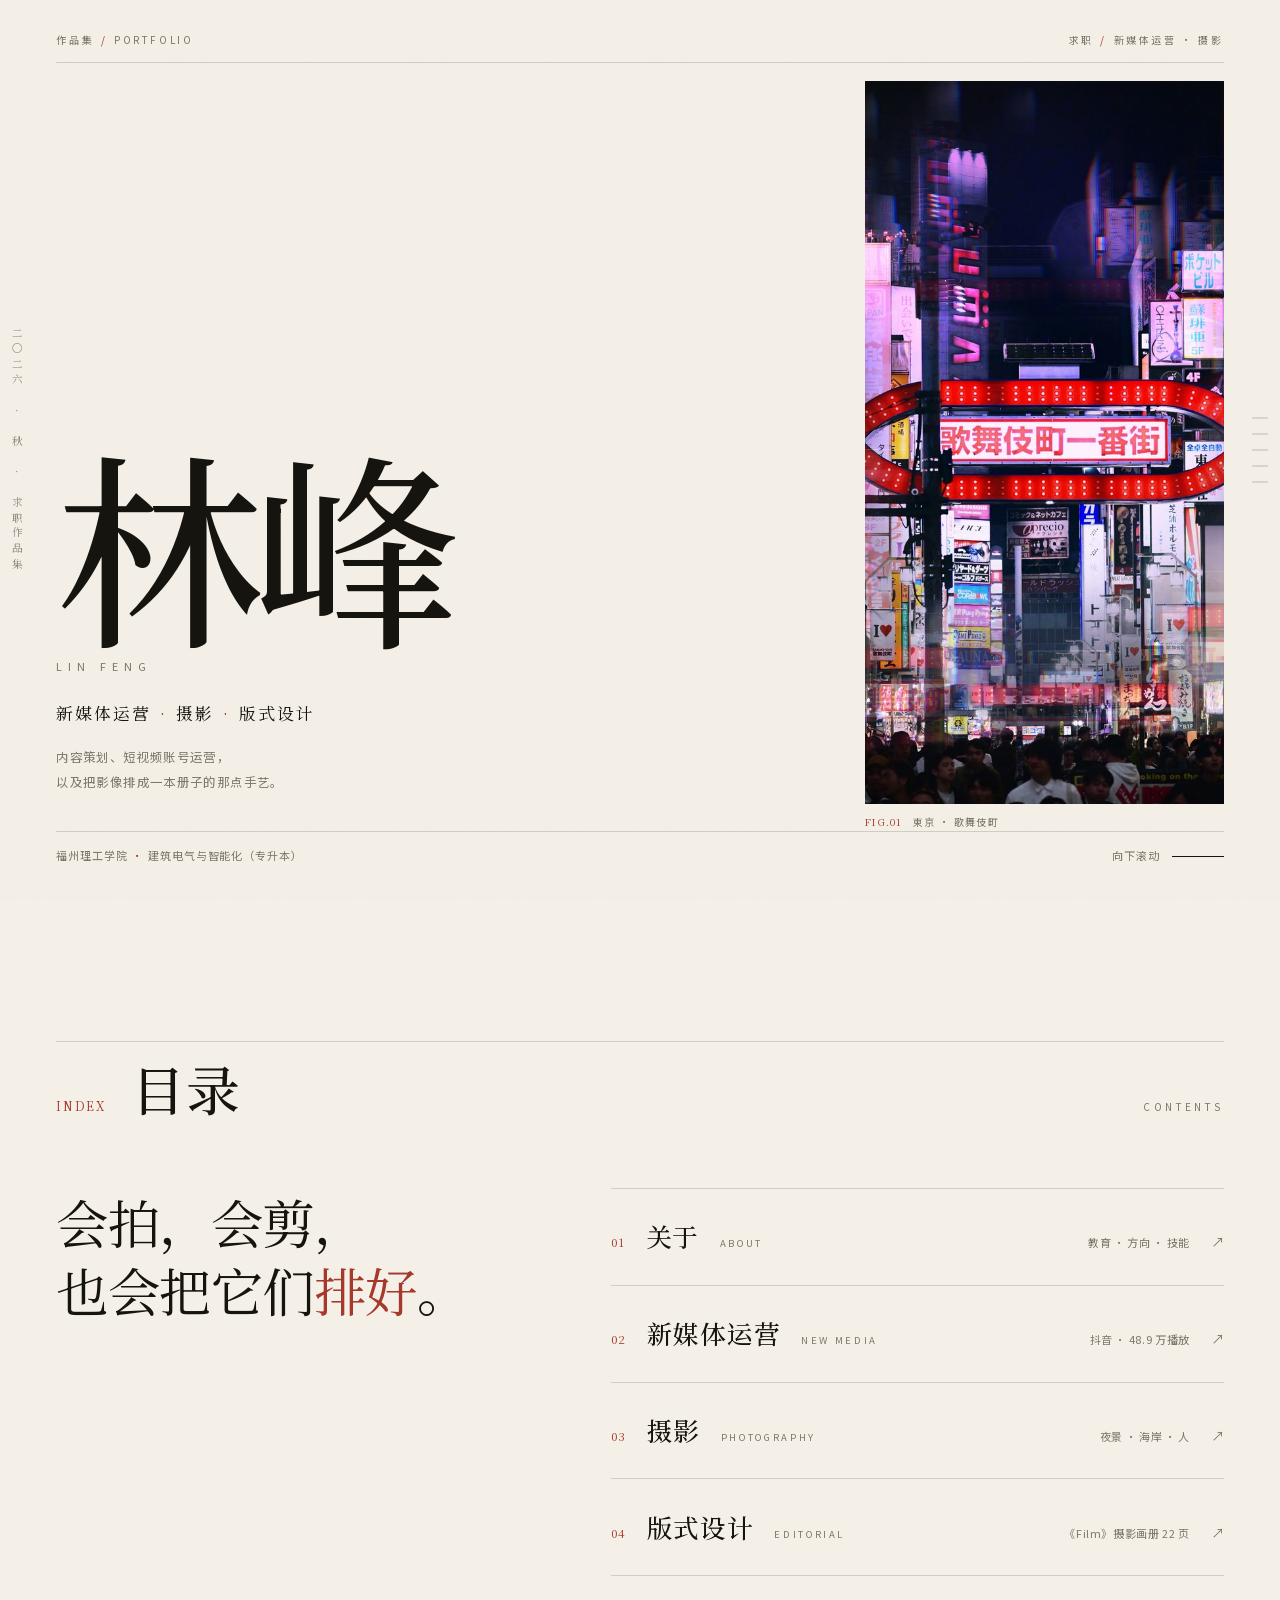
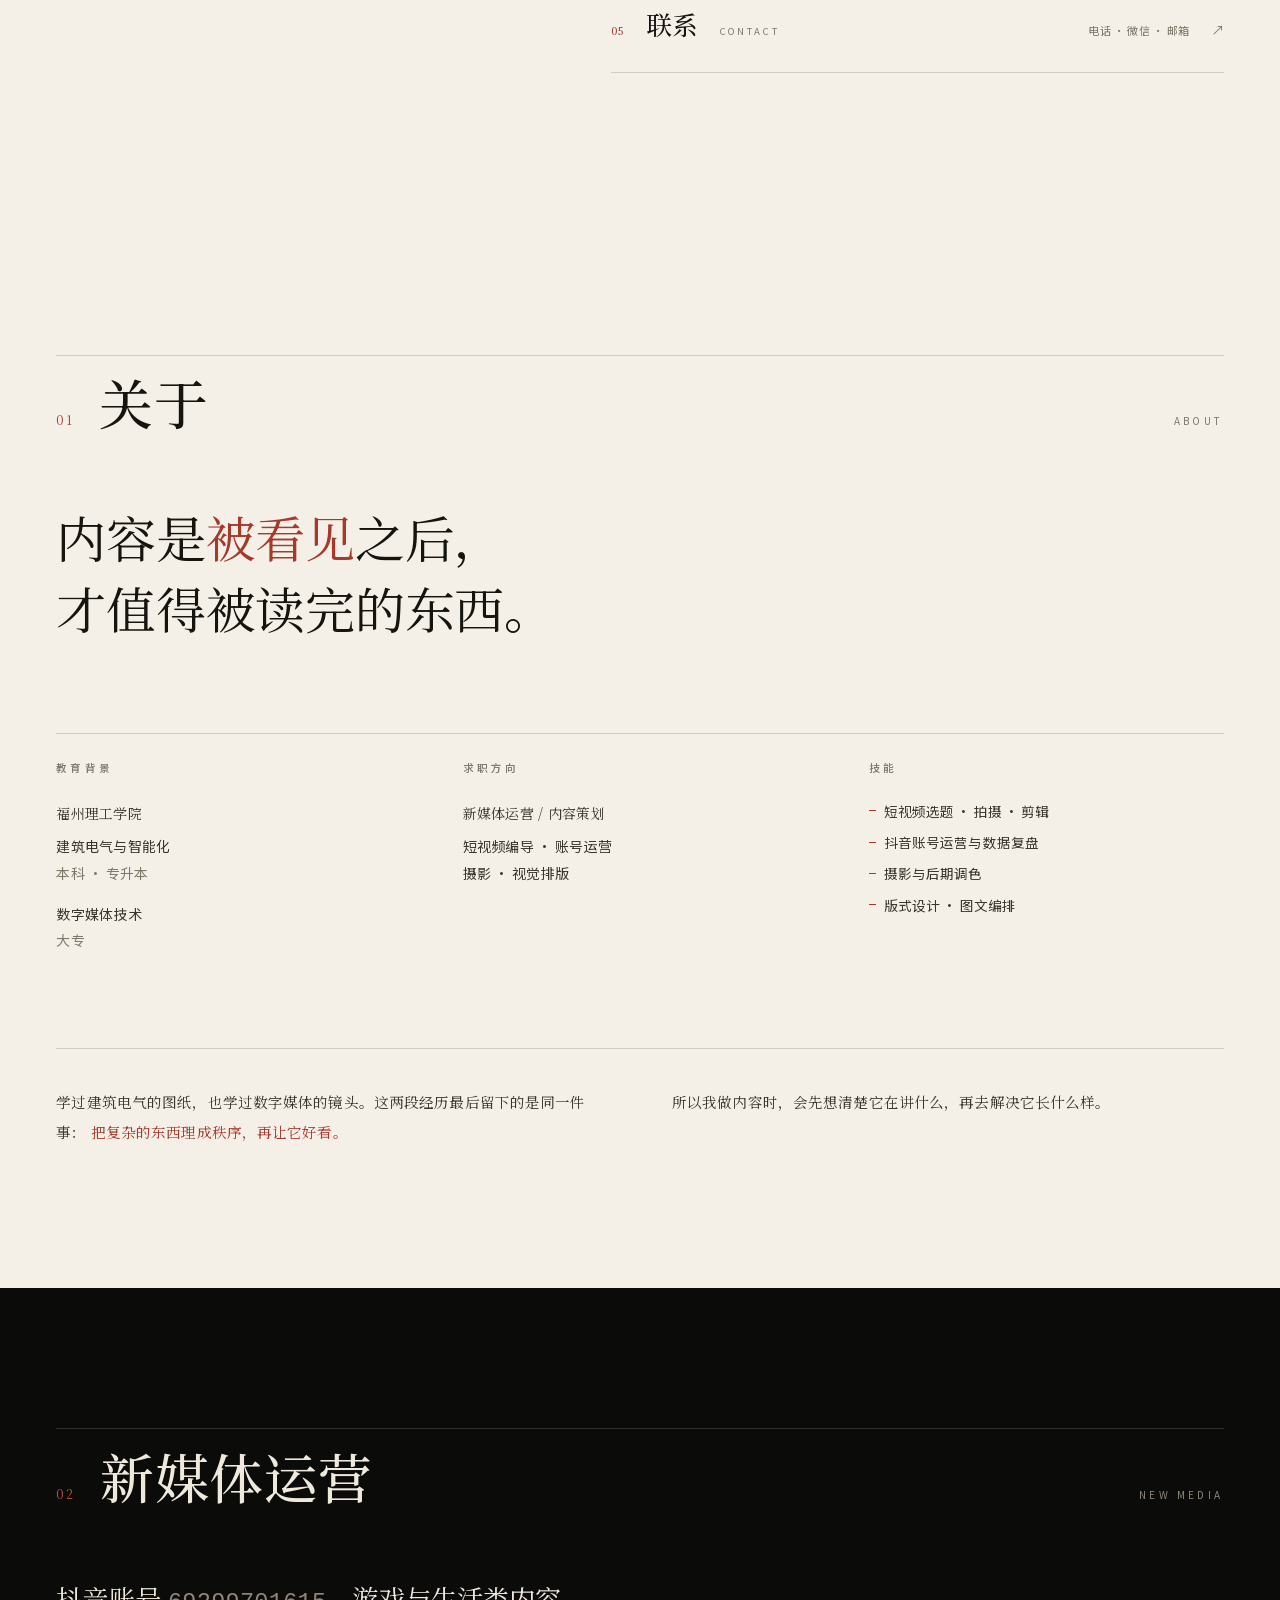
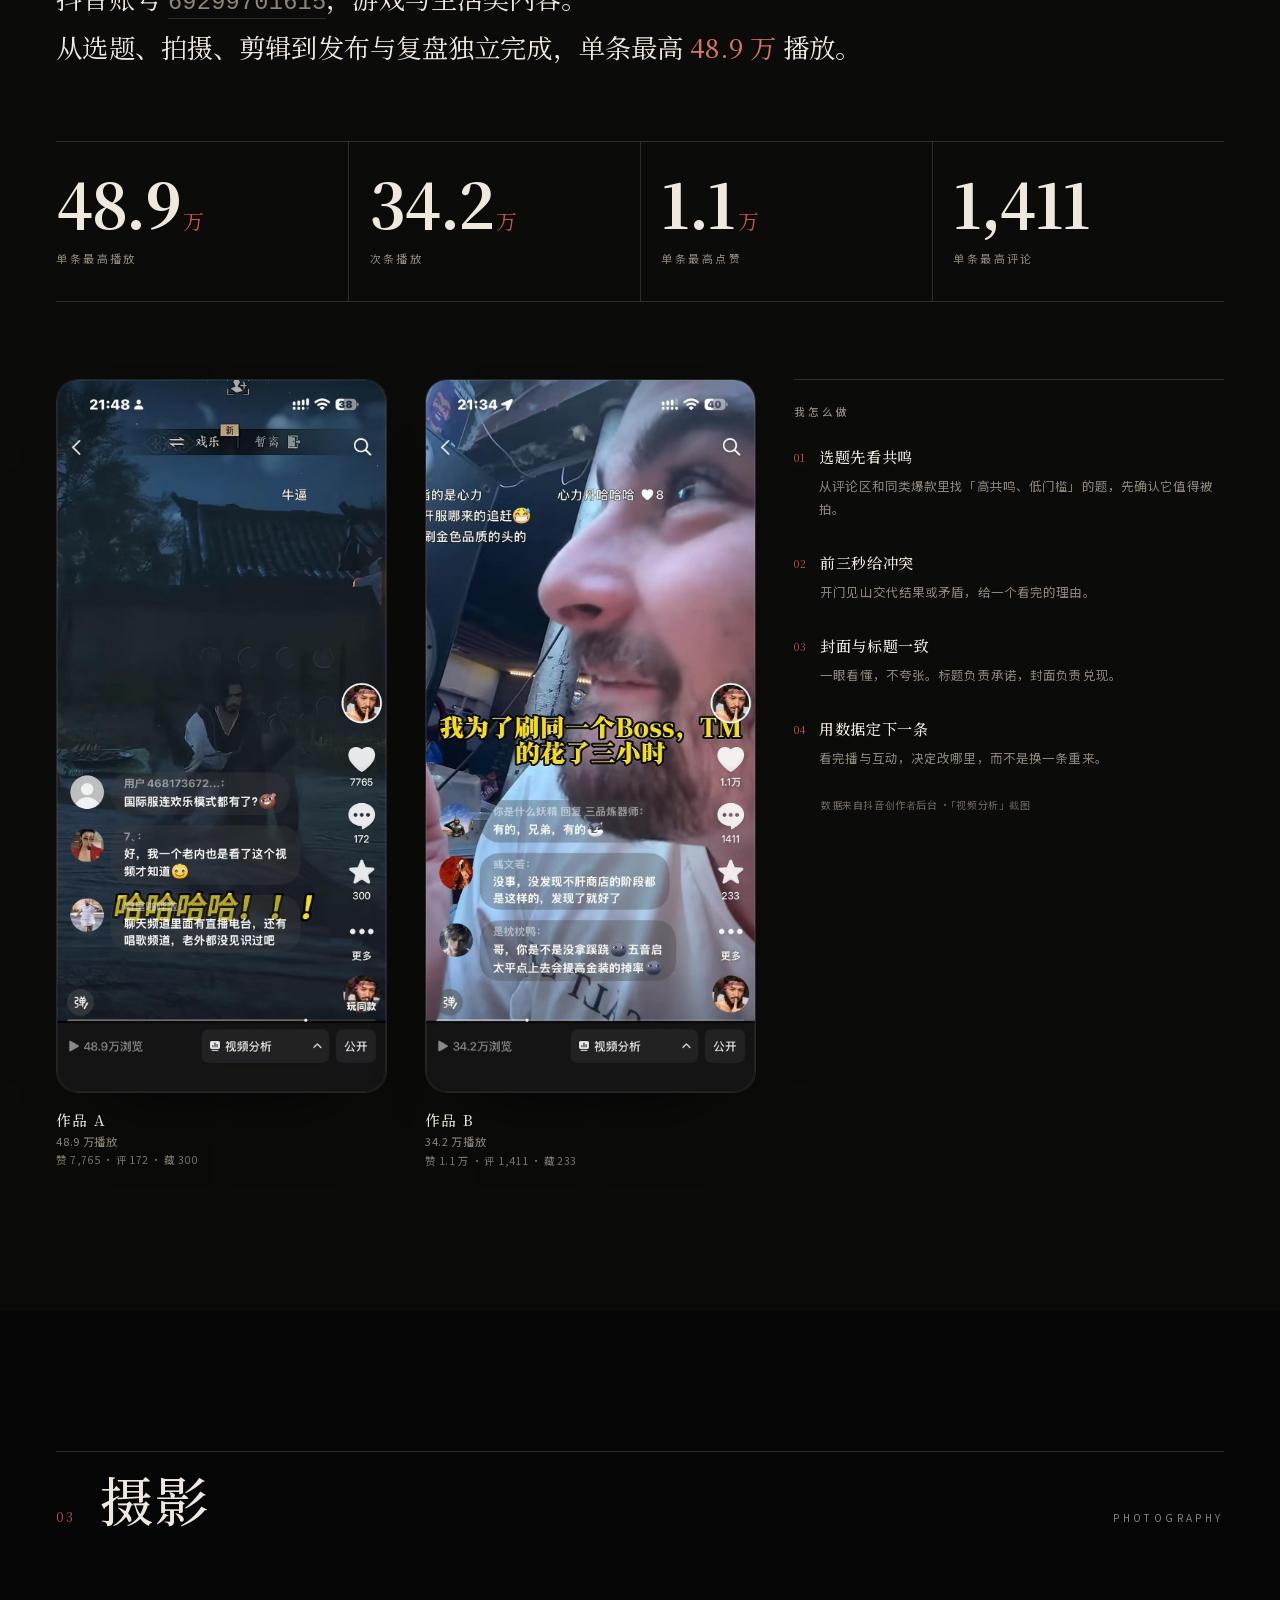
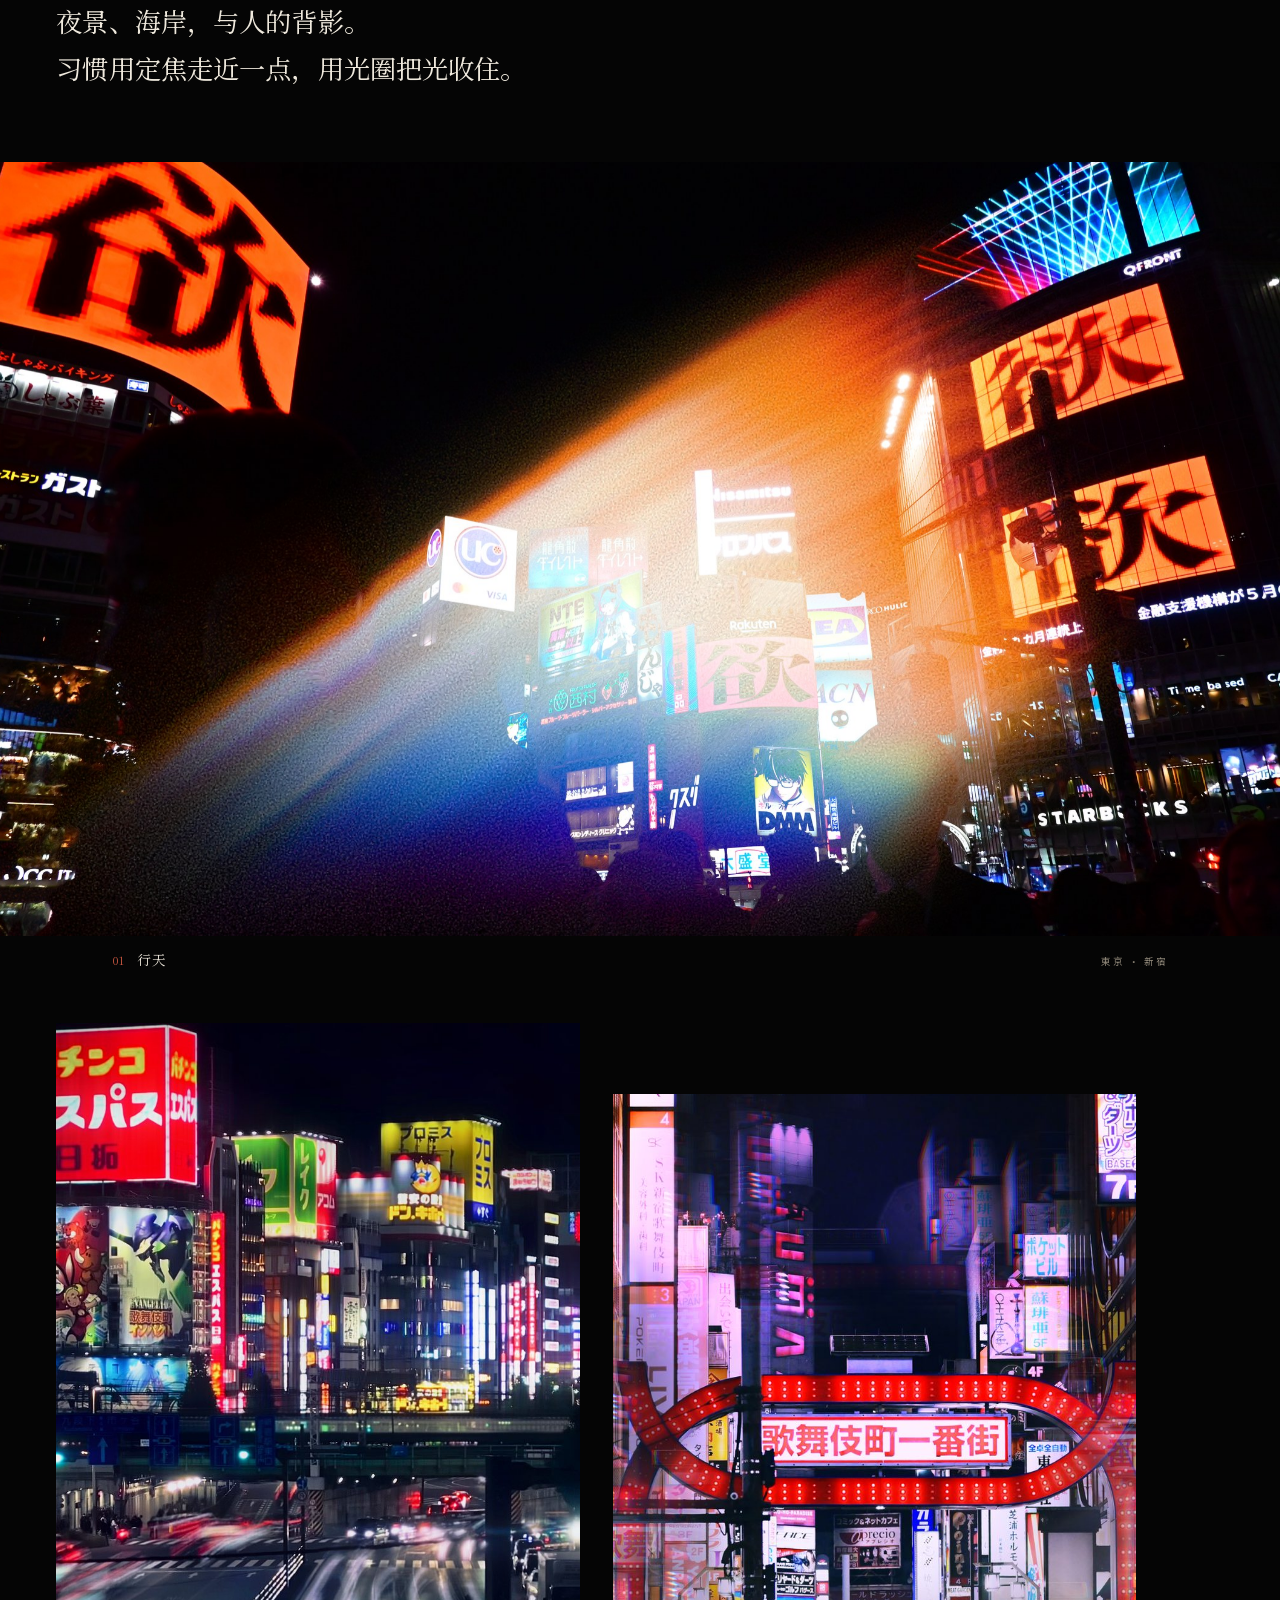
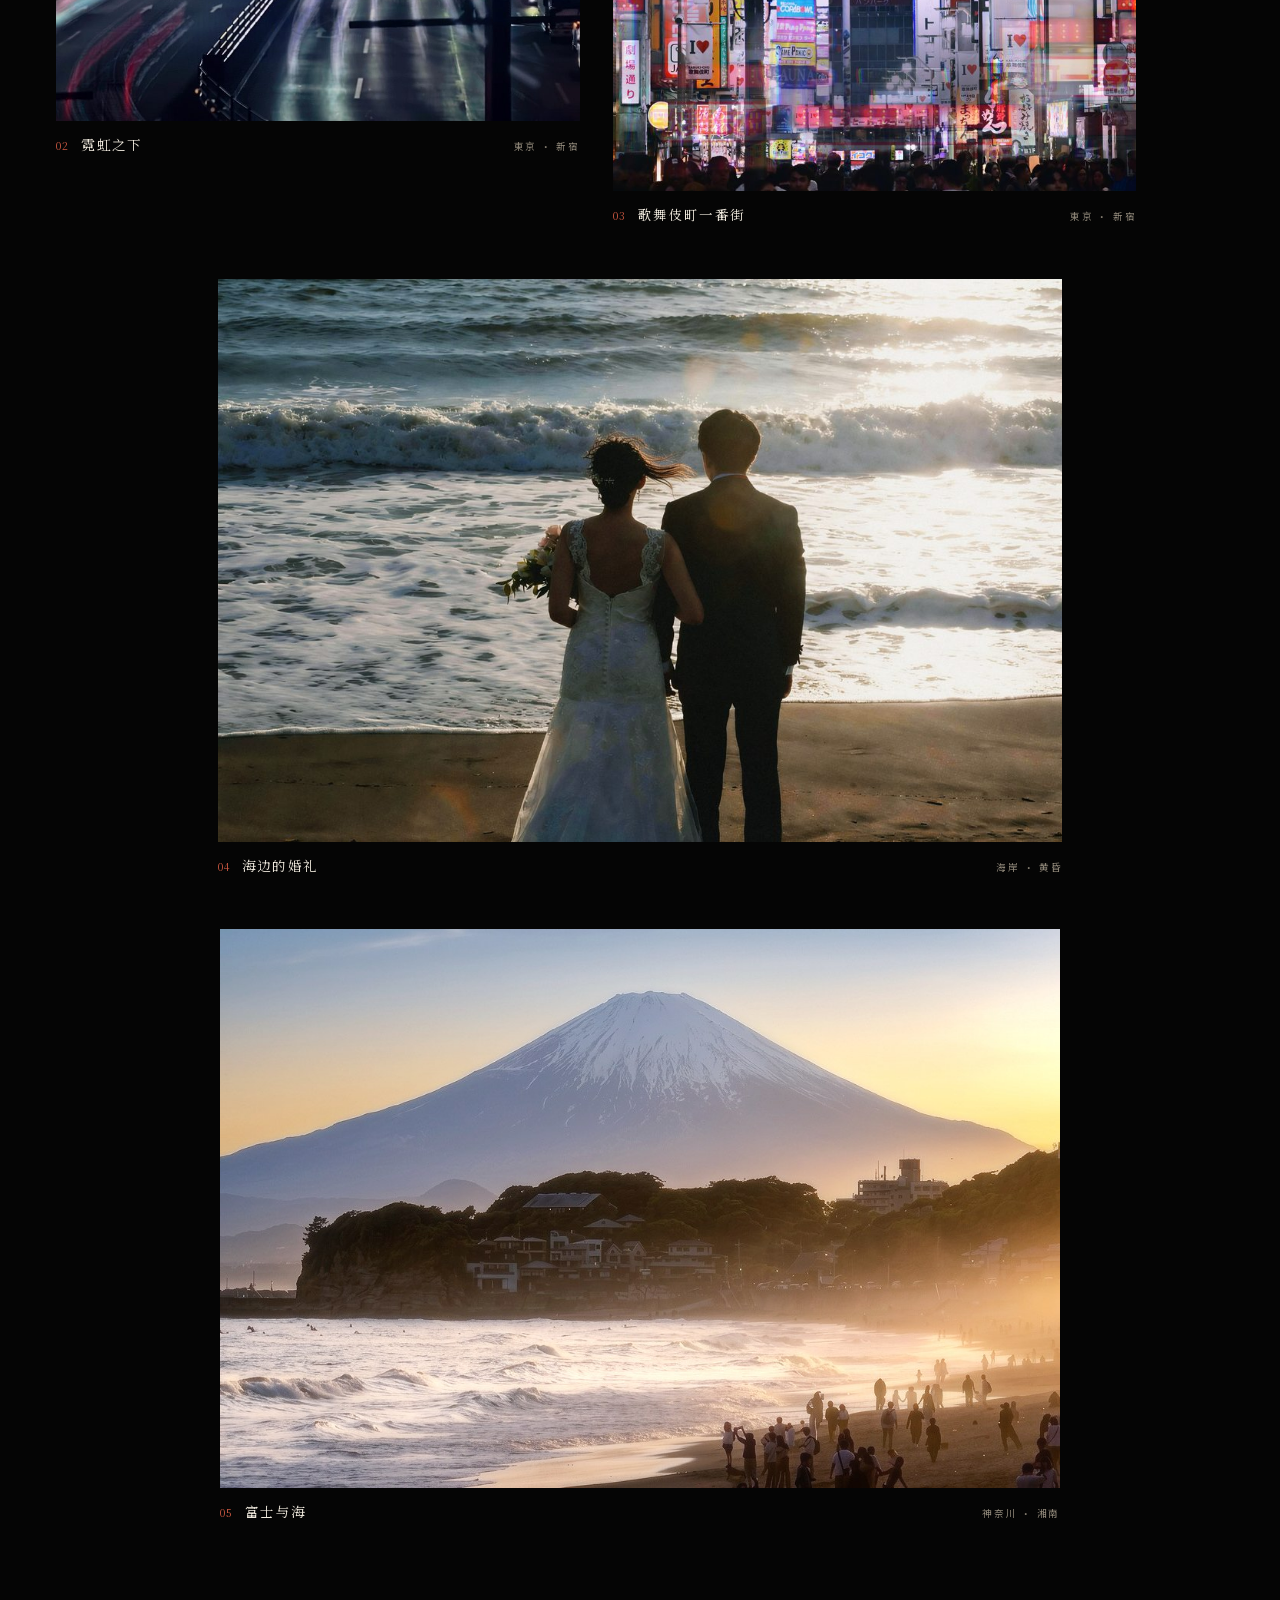
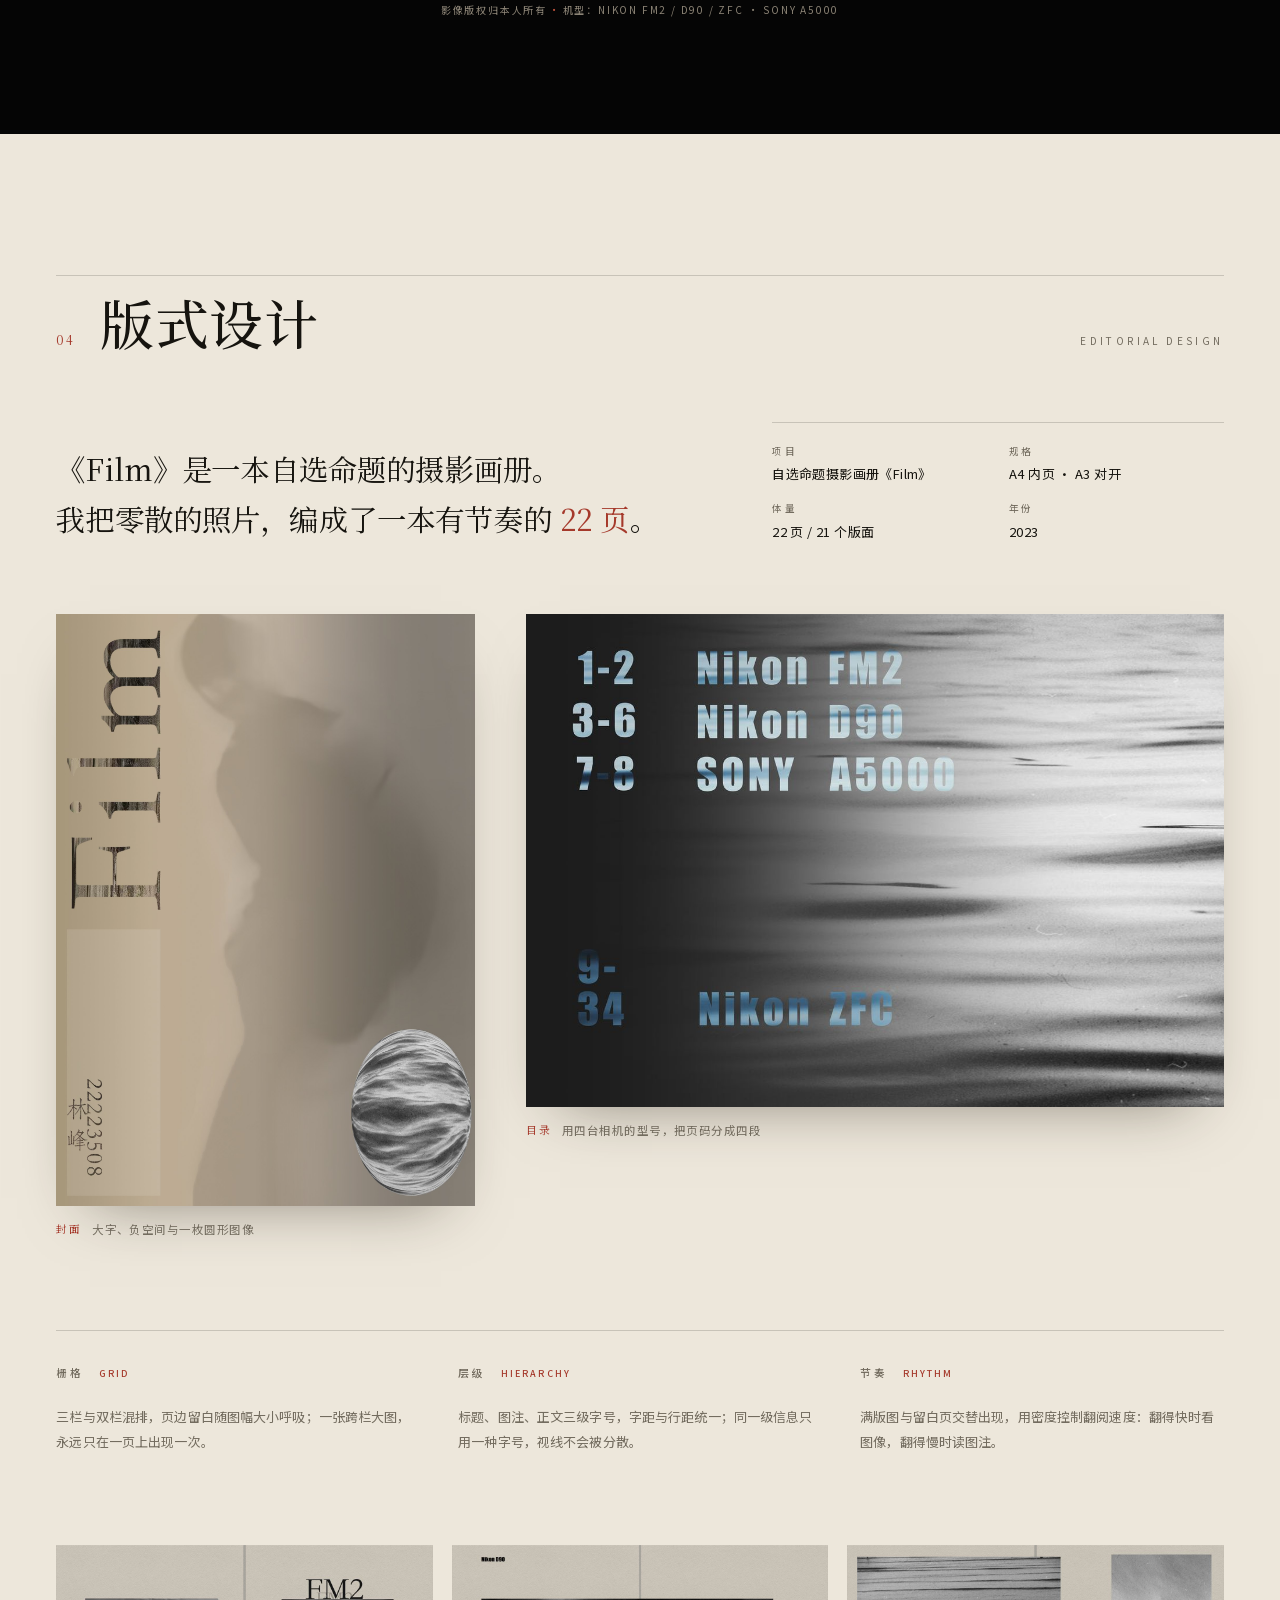
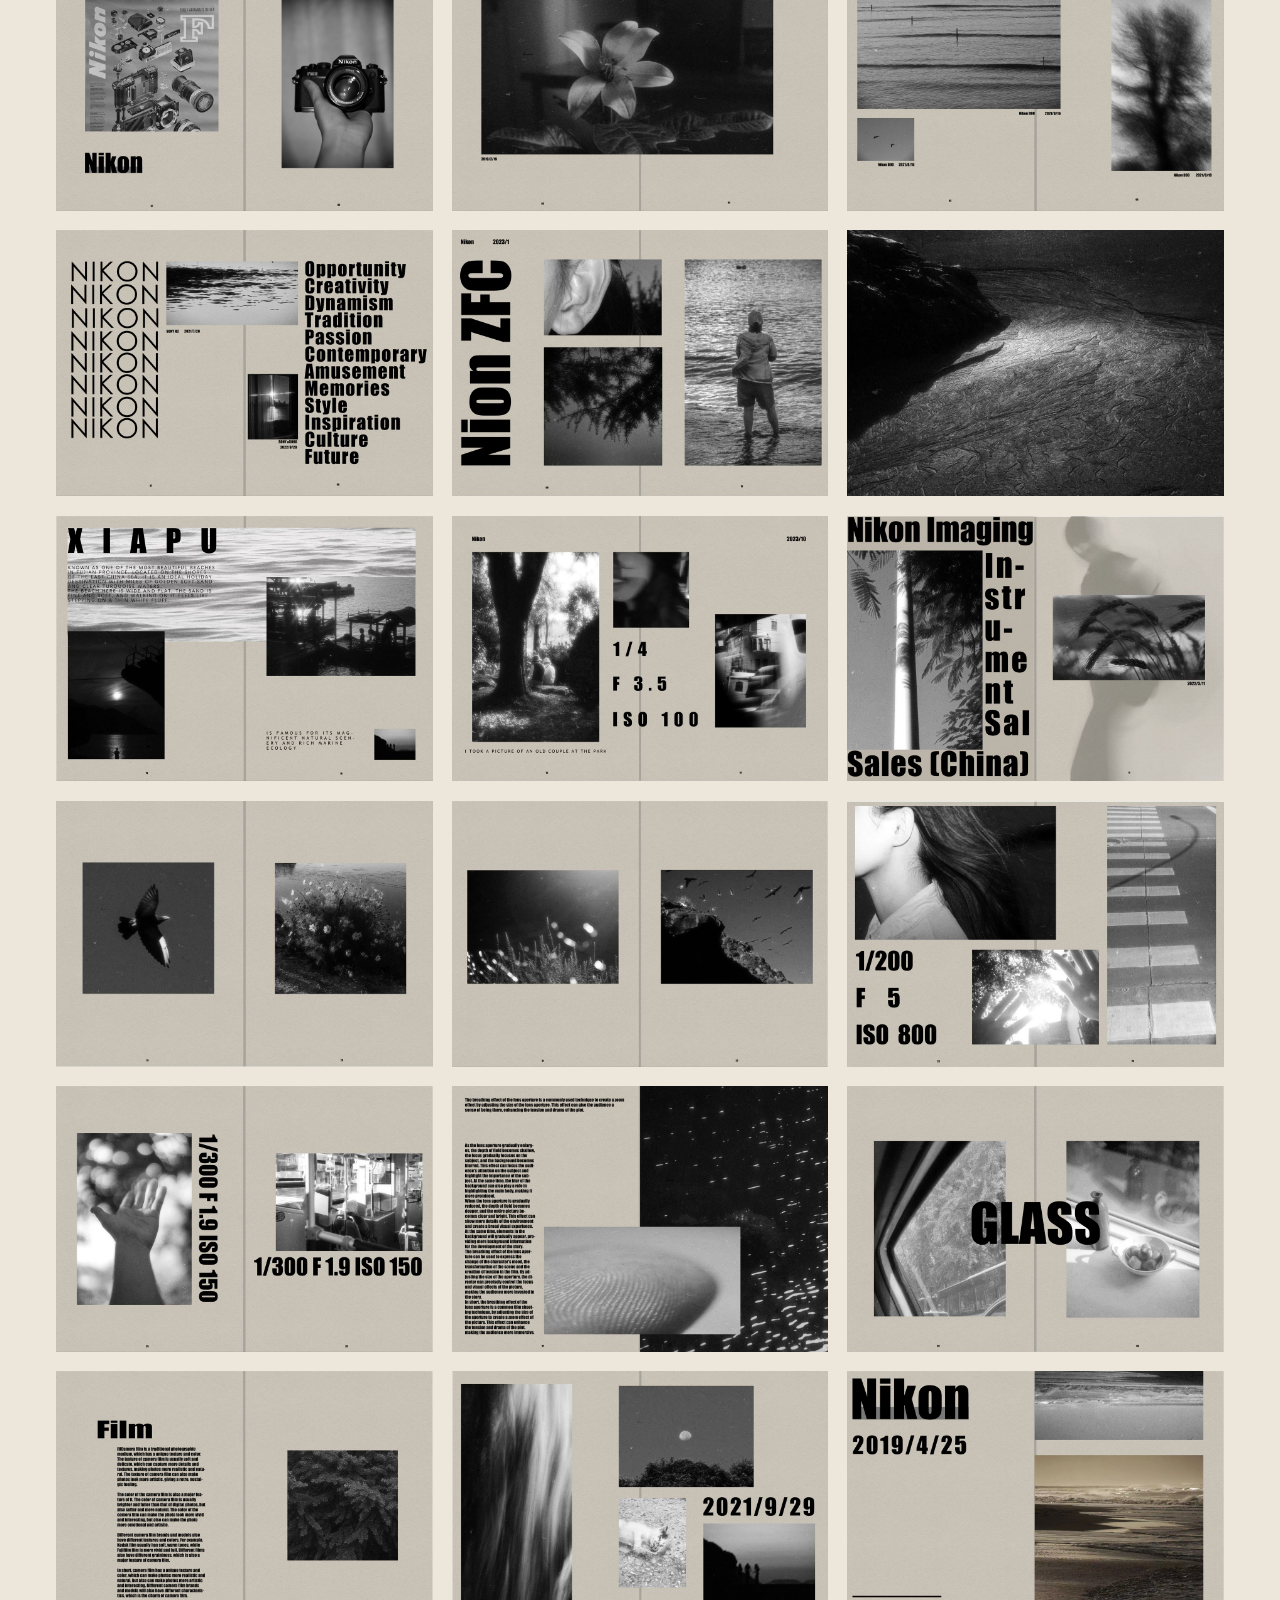
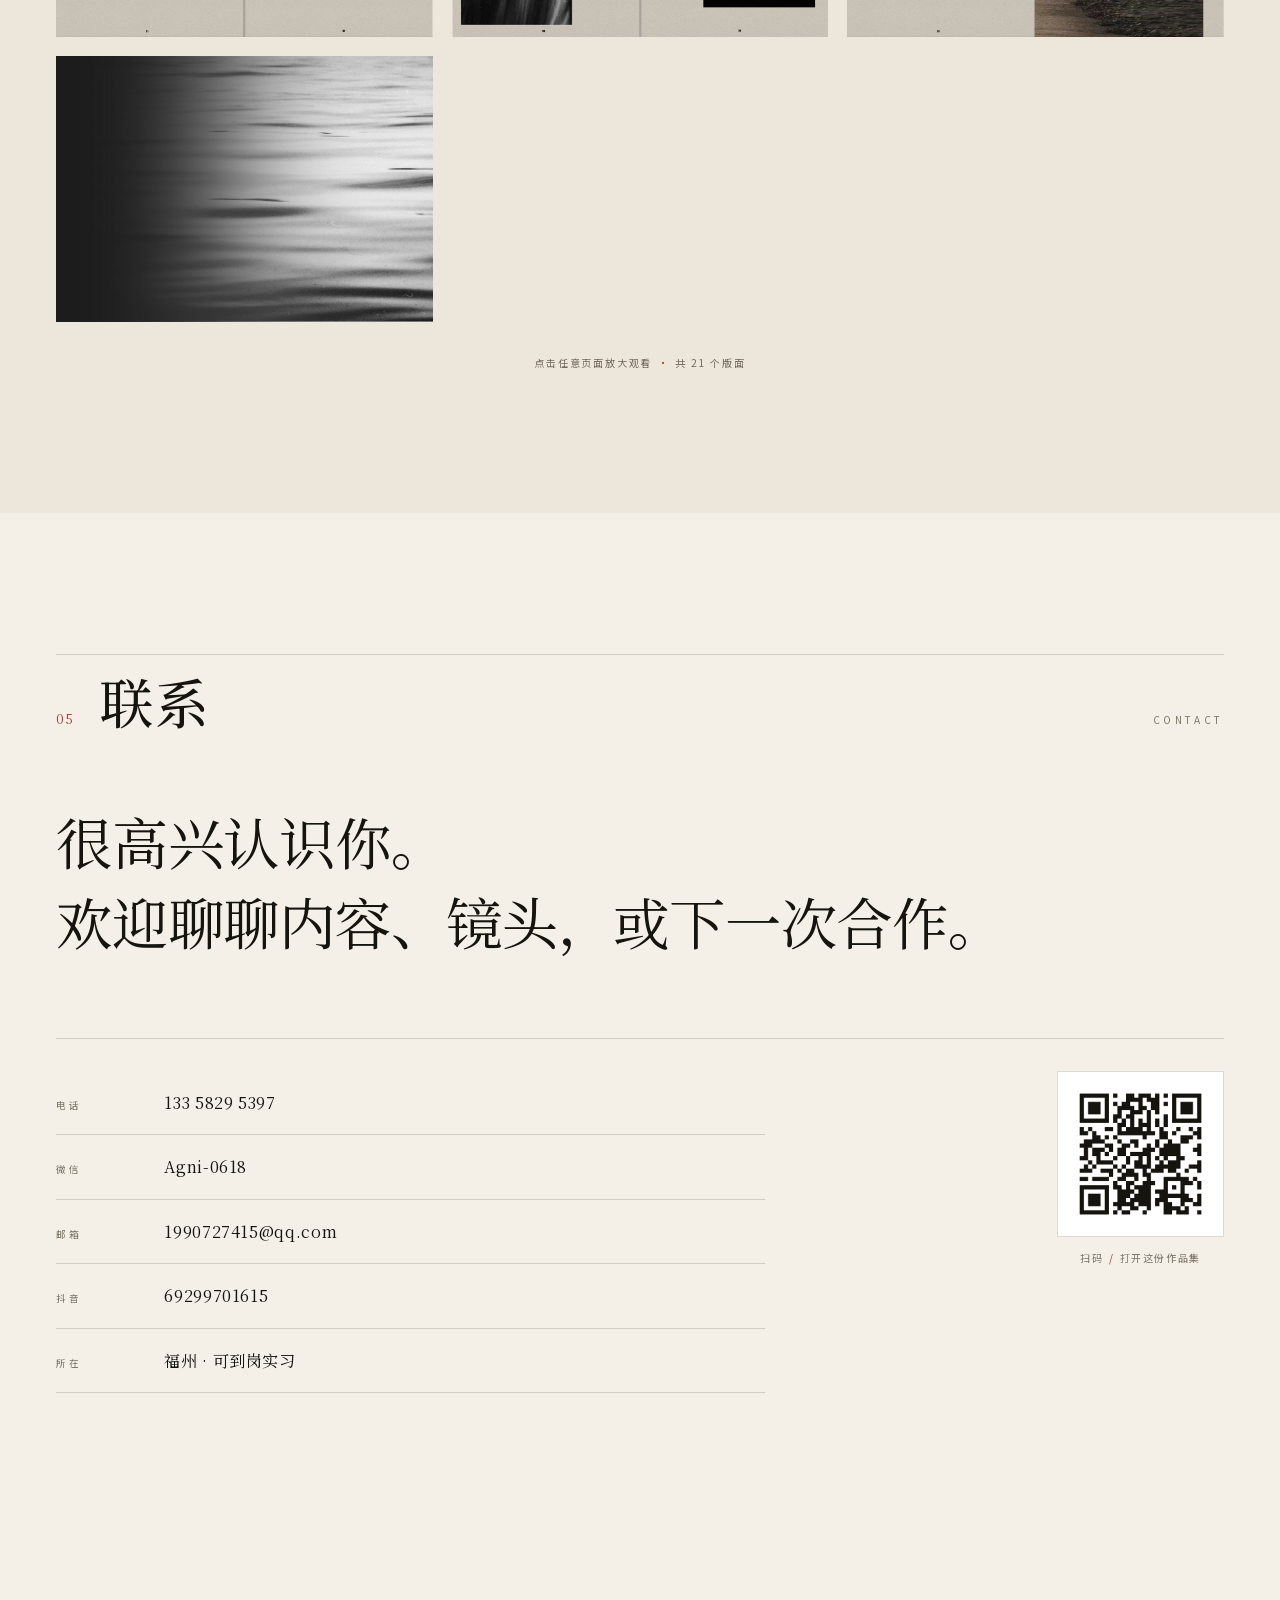
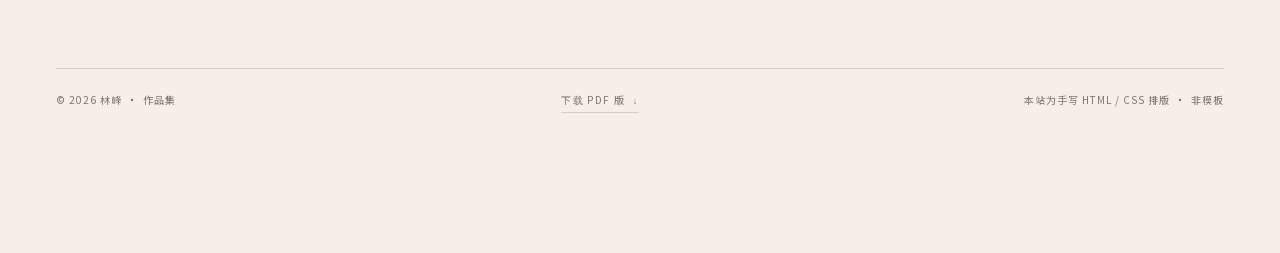
==== commit b3ba51ca: "作品集 2026：网页版 + A4 PDF" ====
--- a/index.html
+++ b/index.html
@@ -10,12 +10,14 @@
 <meta property="og:type" content="website">
 <meta property="og:title" content="林峰 · 作品集 2026">
 <meta property="og:description" content="新媒体运营 · 摄影 · 版式设计">
-<meta property="og:image" content="assets/img/og.jpg">
+<meta property="og:url" content="https://agni-00.github.io/portfolio/">
+<meta property="og:image" content="https://agni-00.github.io/portfolio/assets/img/og.jpg">
 <meta property="og:image:width" content="1200">
 <meta property="og:image:height" content="630">
 <meta name="twitter:card" content="summary_large_image">
 <meta name="twitter:title" content="林峰 · 作品集 2026">
-<meta name="twitter:image" content="assets/img/og.jpg">
+<meta name="twitter:image" content="https://agni-00.github.io/portfolio/assets/img/og.jpg">
+<link rel="canonical" href="https://agni-00.github.io/portfolio/">
 <link rel="icon" href="favicon.svg" type="image/svg+xml">
 <link rel="preload" href="assets/fonts/serif.woff2" as="font" type="font/woff2" crossorigin>
 <link rel="preload" href="assets/fonts/sans.woff2" as="font" type="font/woff2" crossorigin>
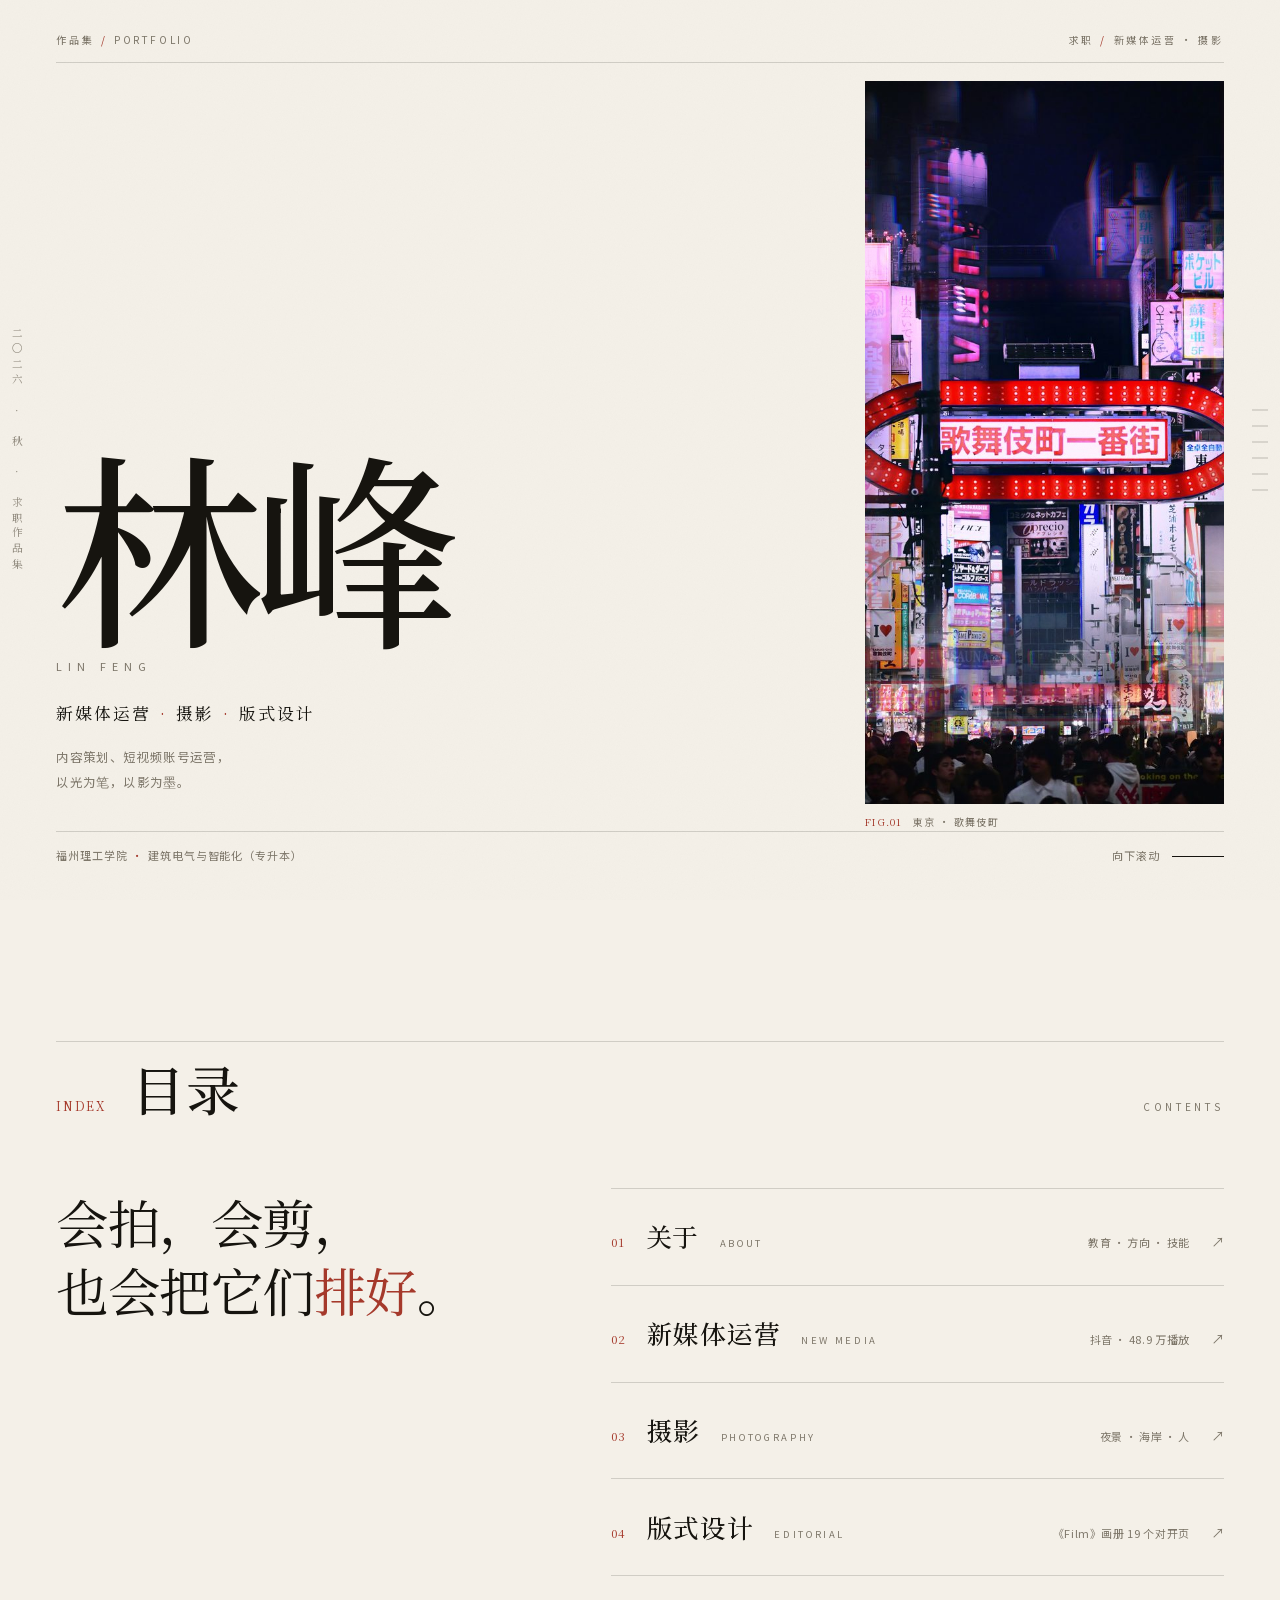
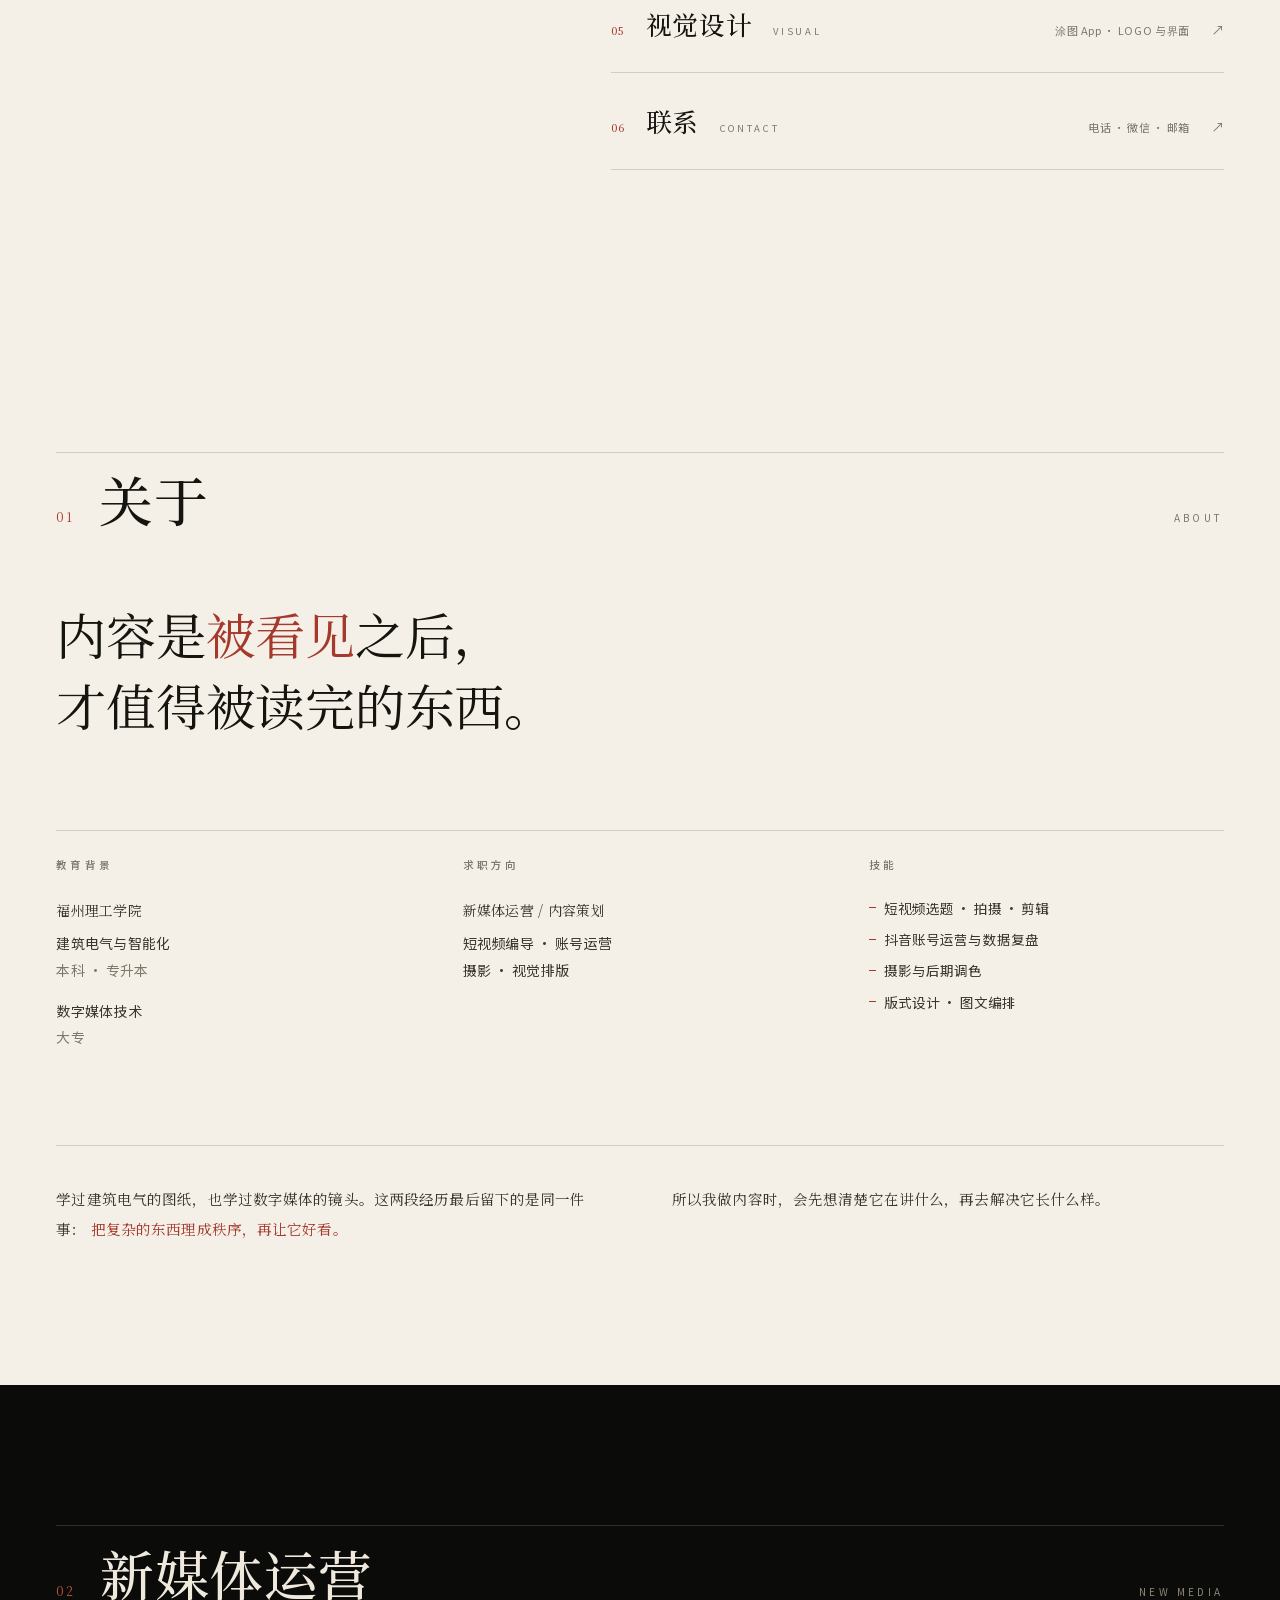
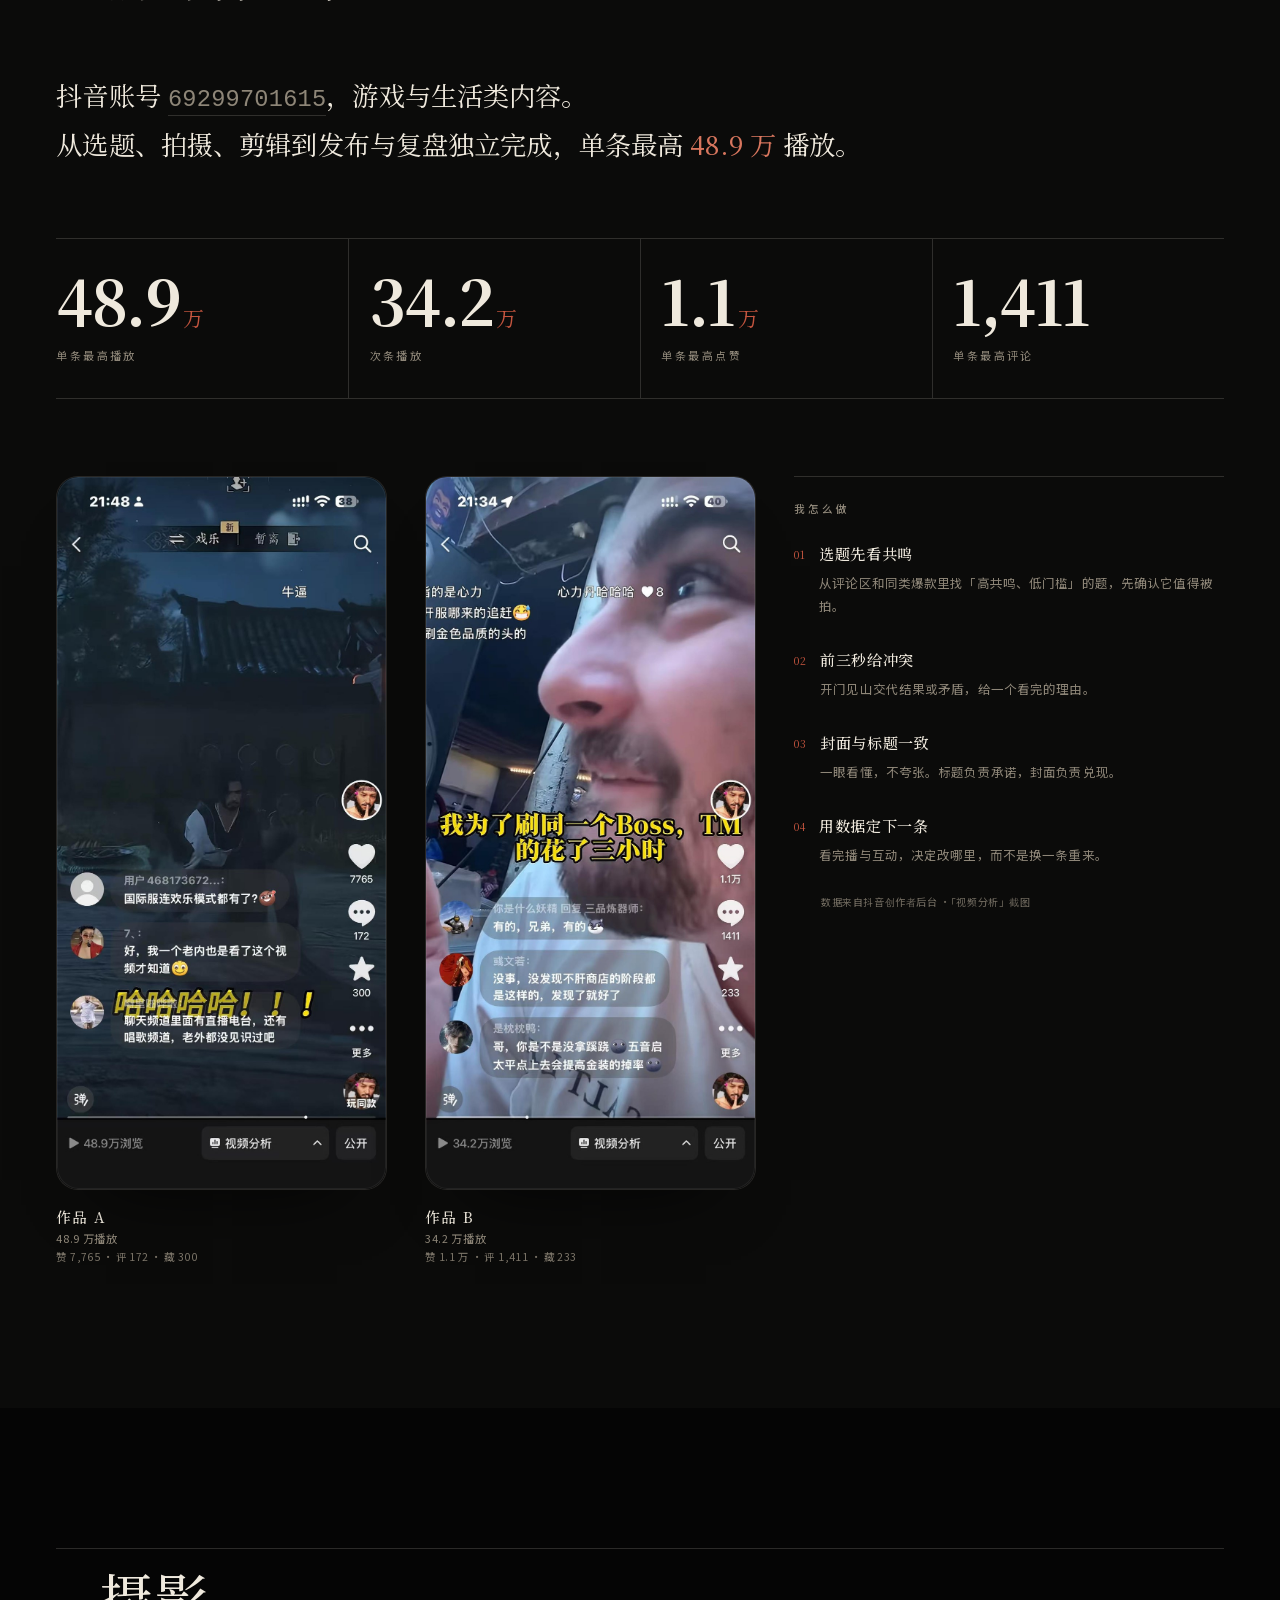
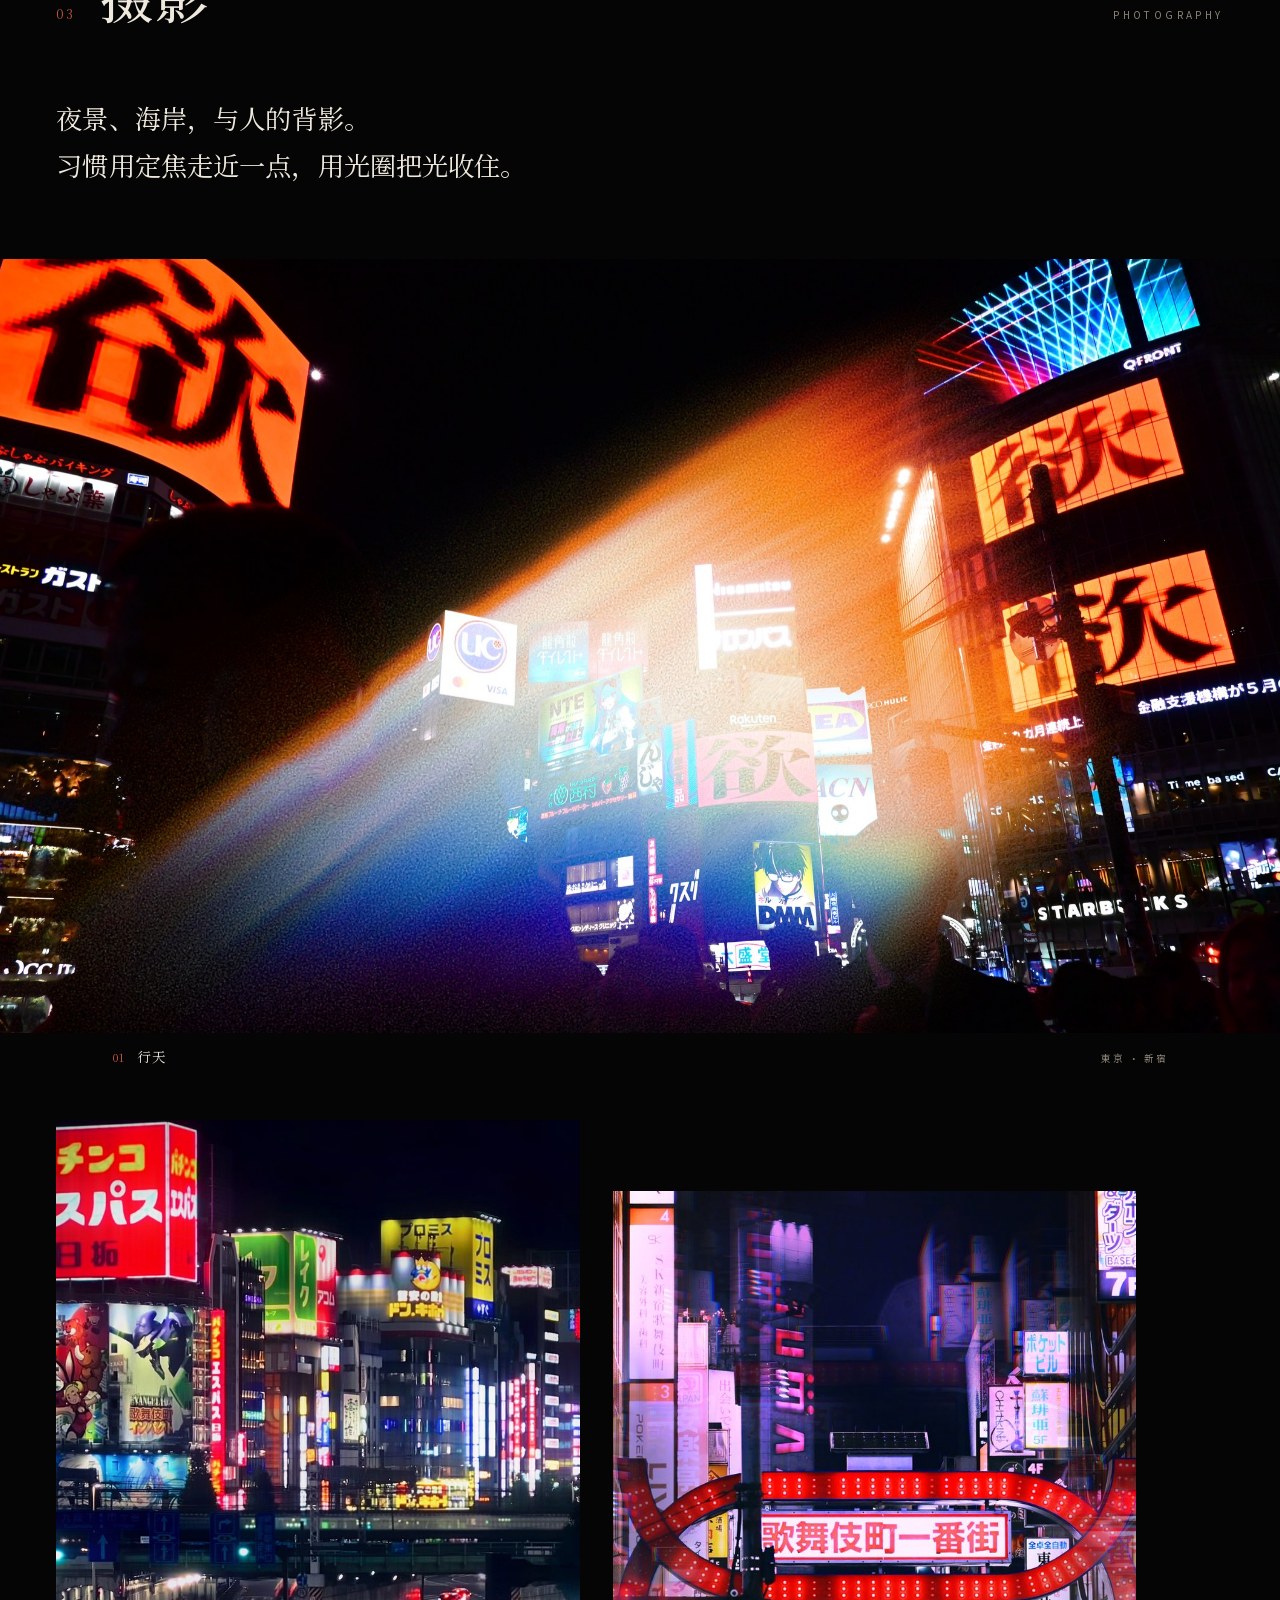
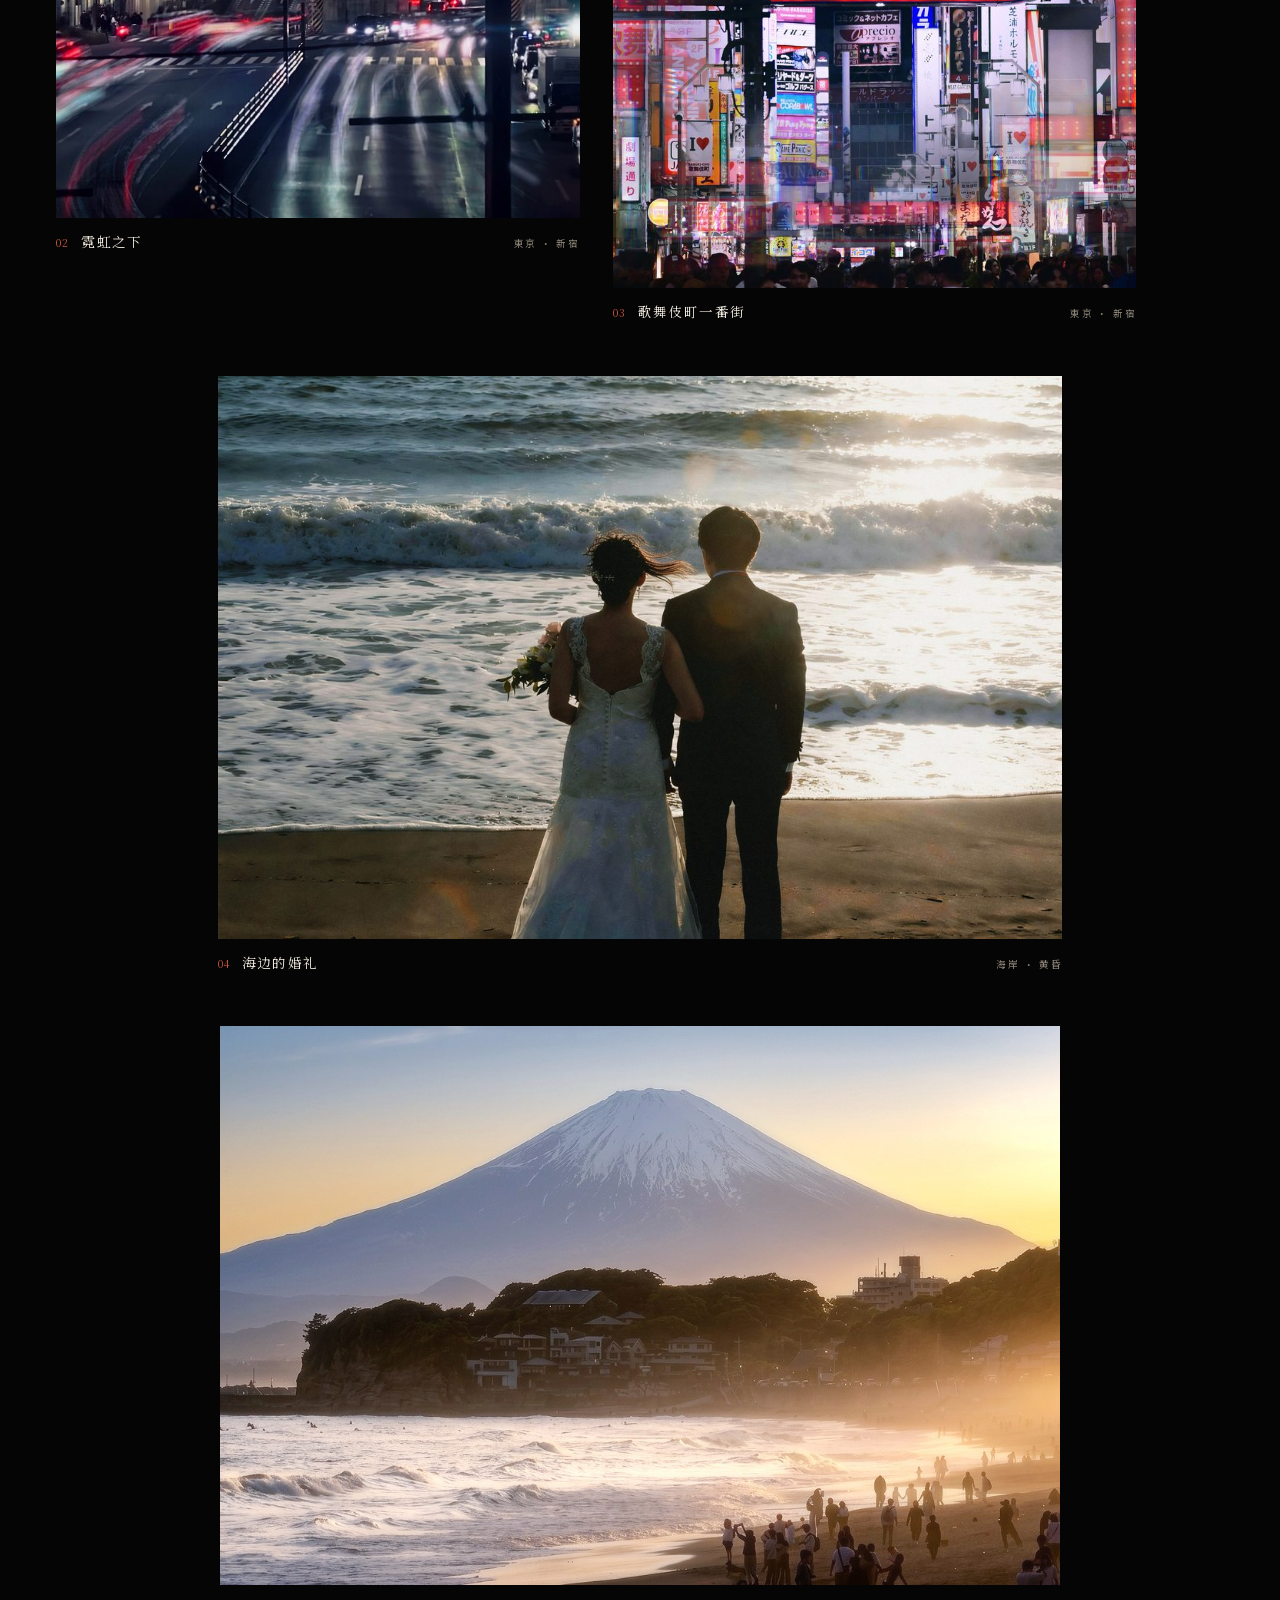
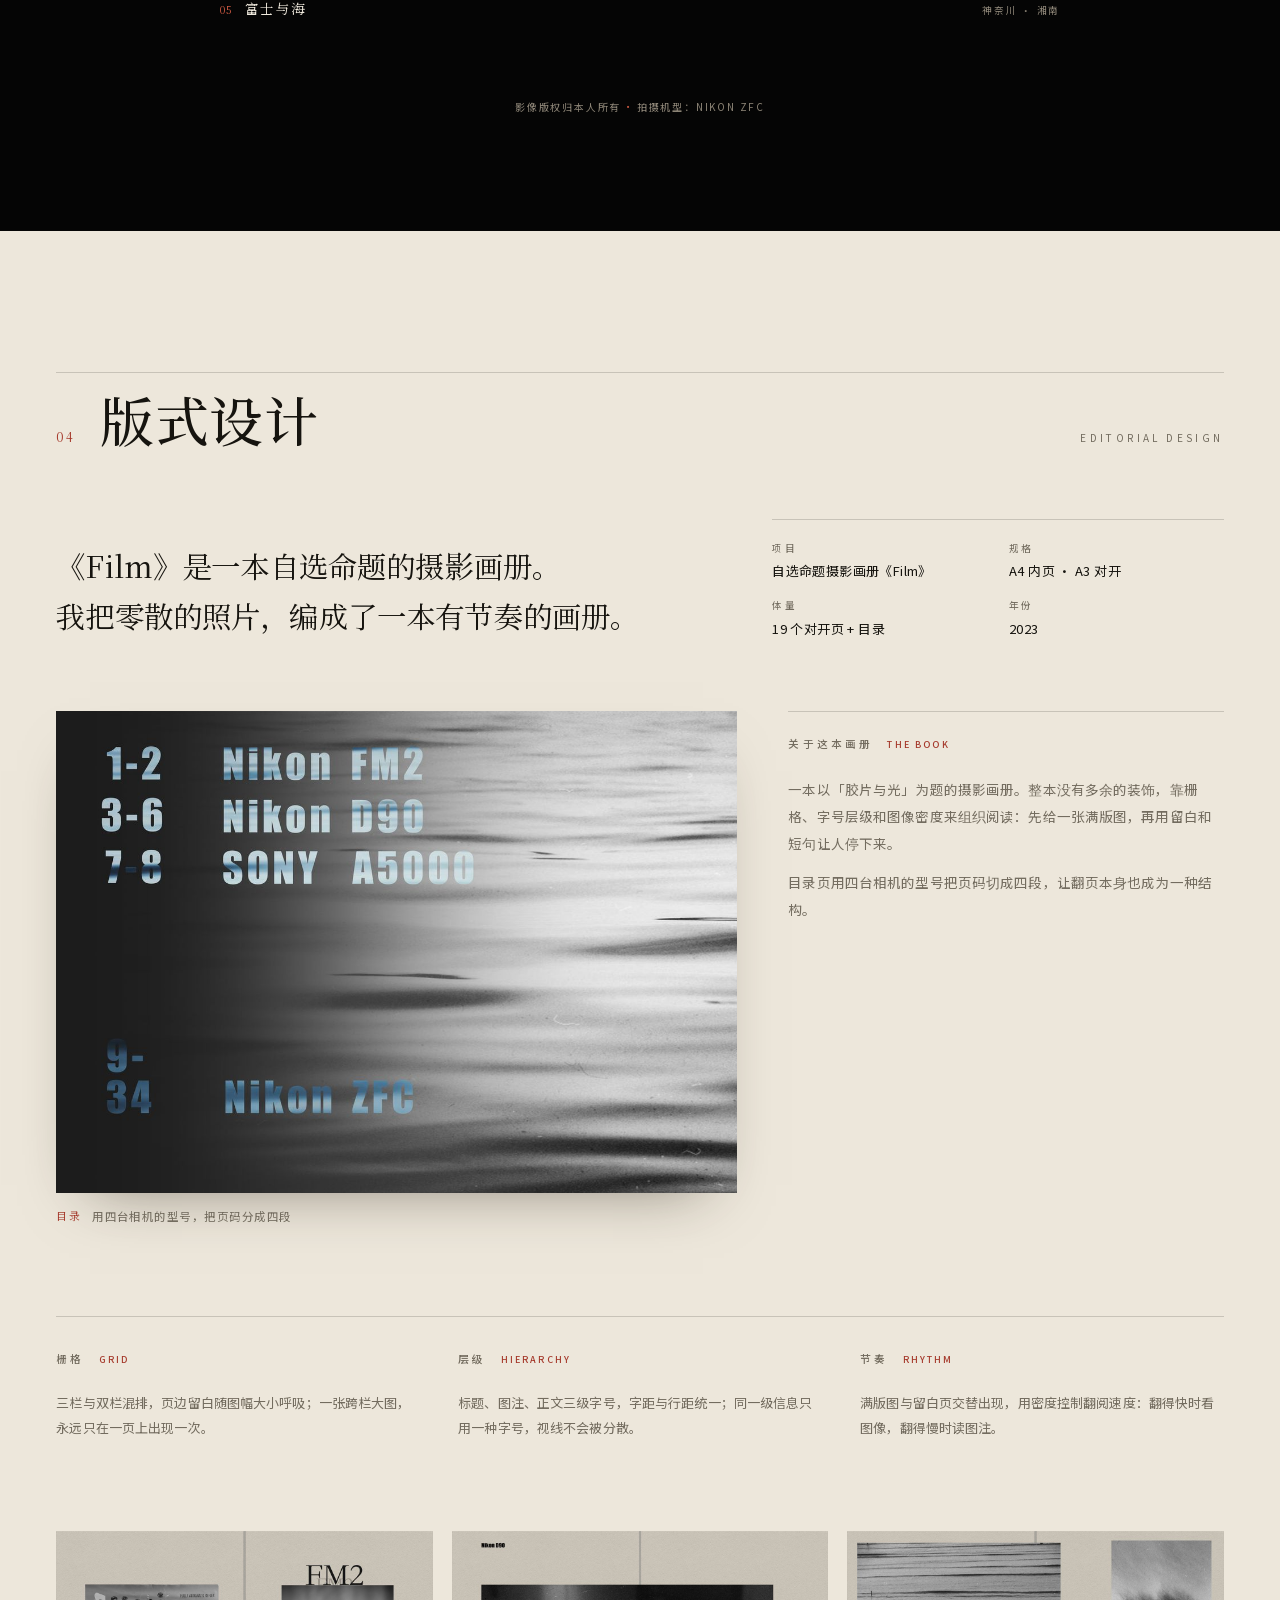
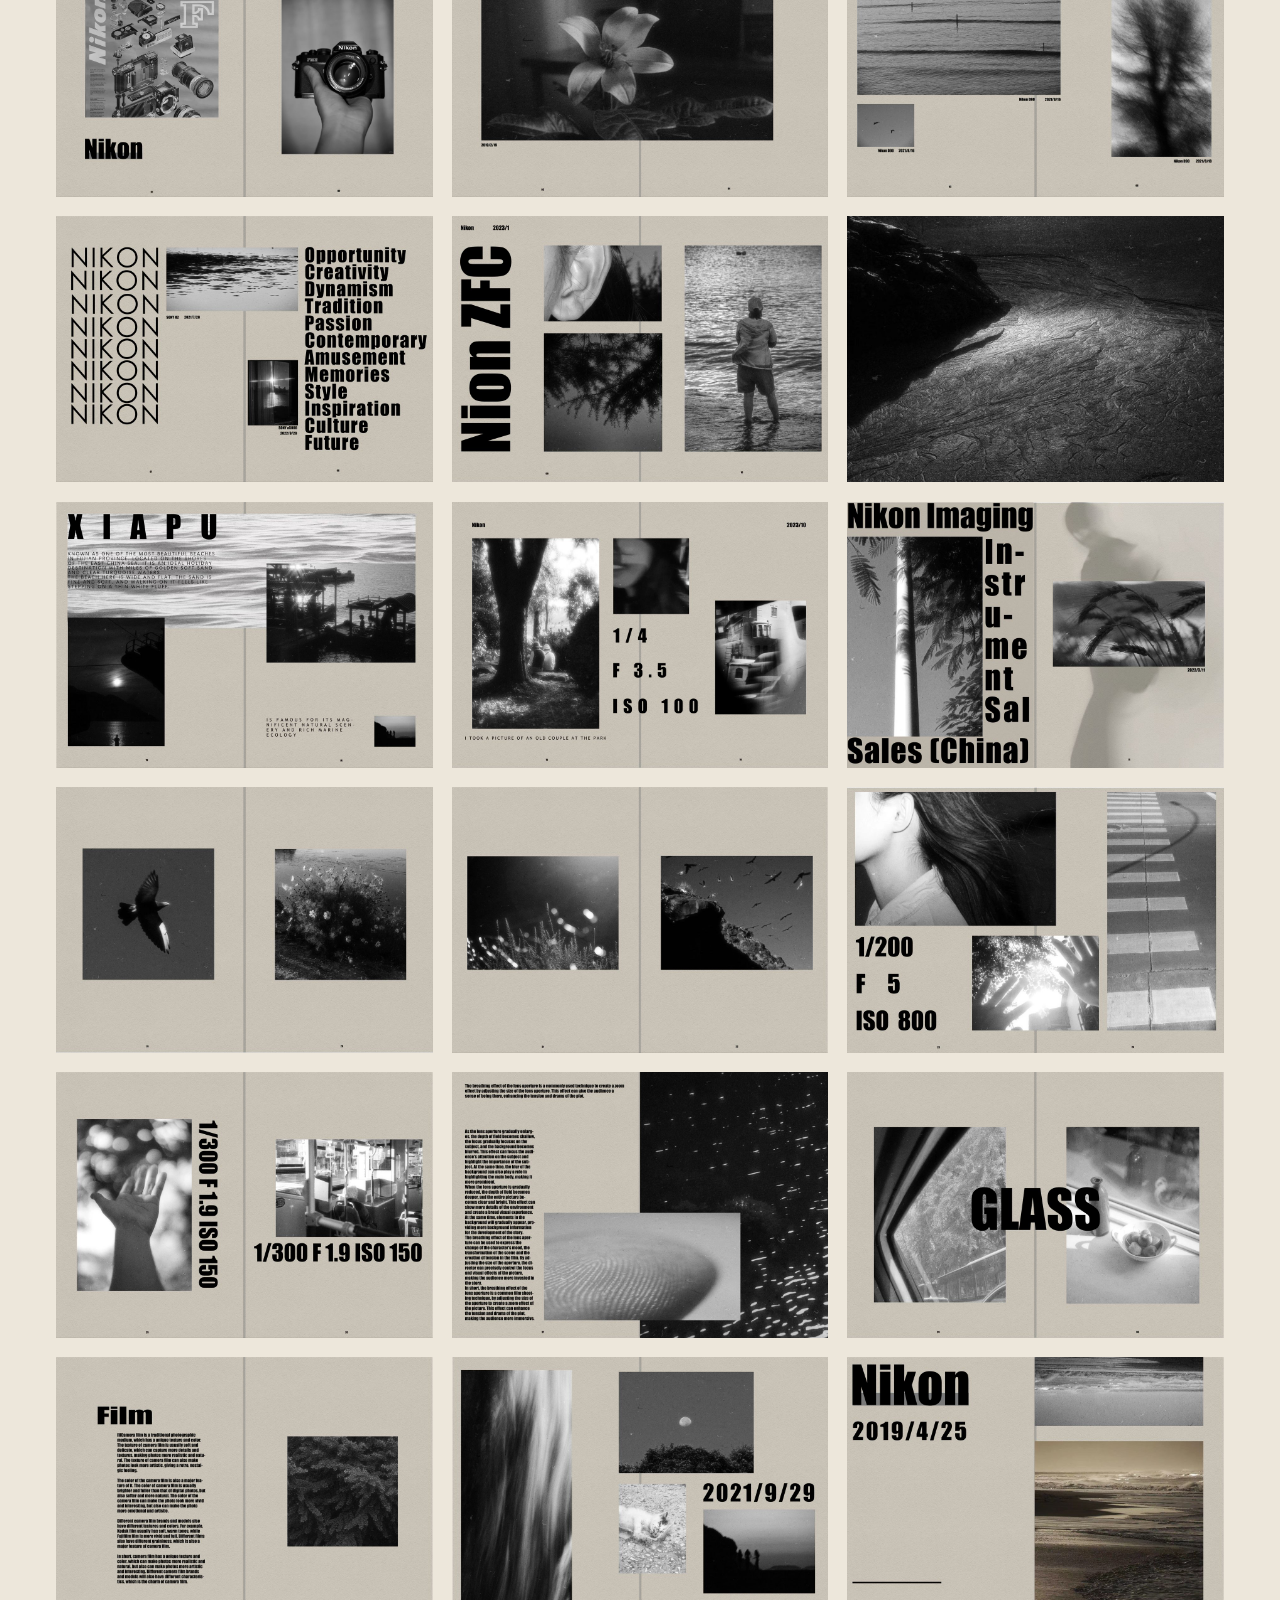
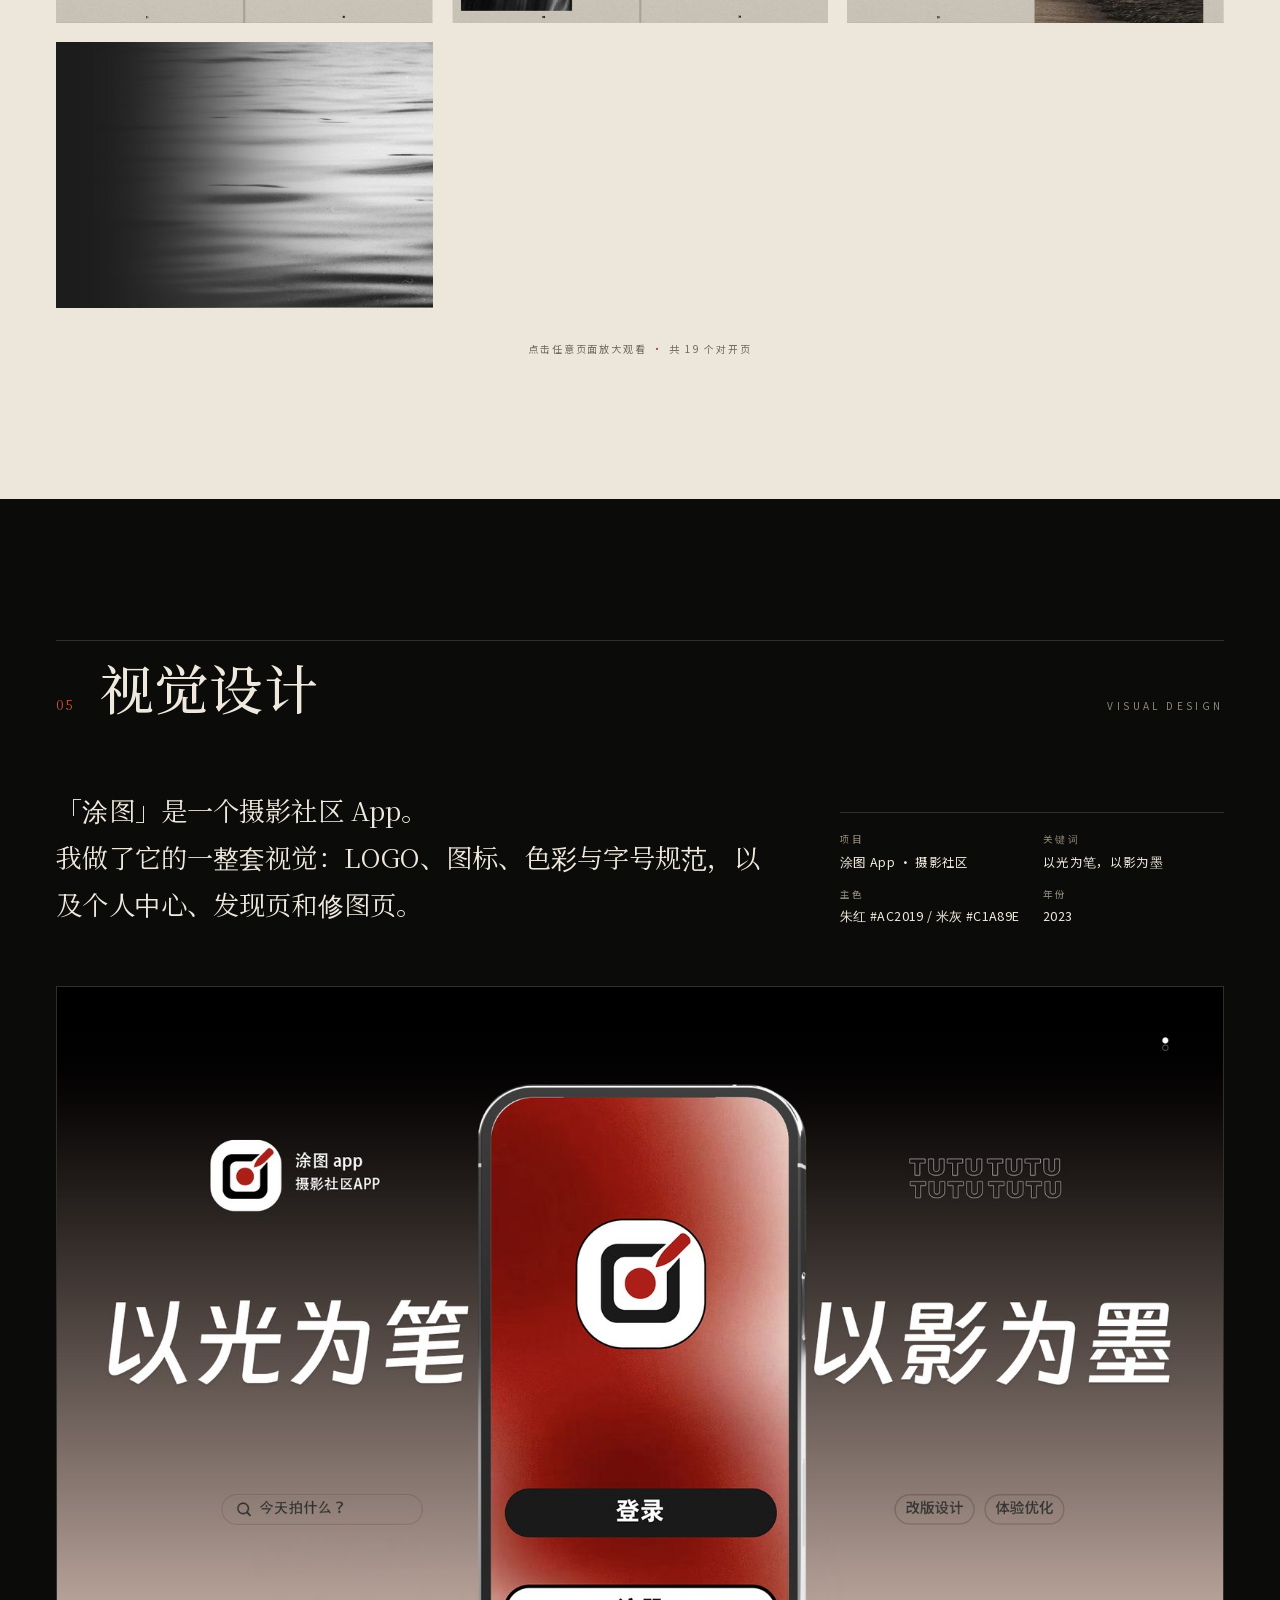
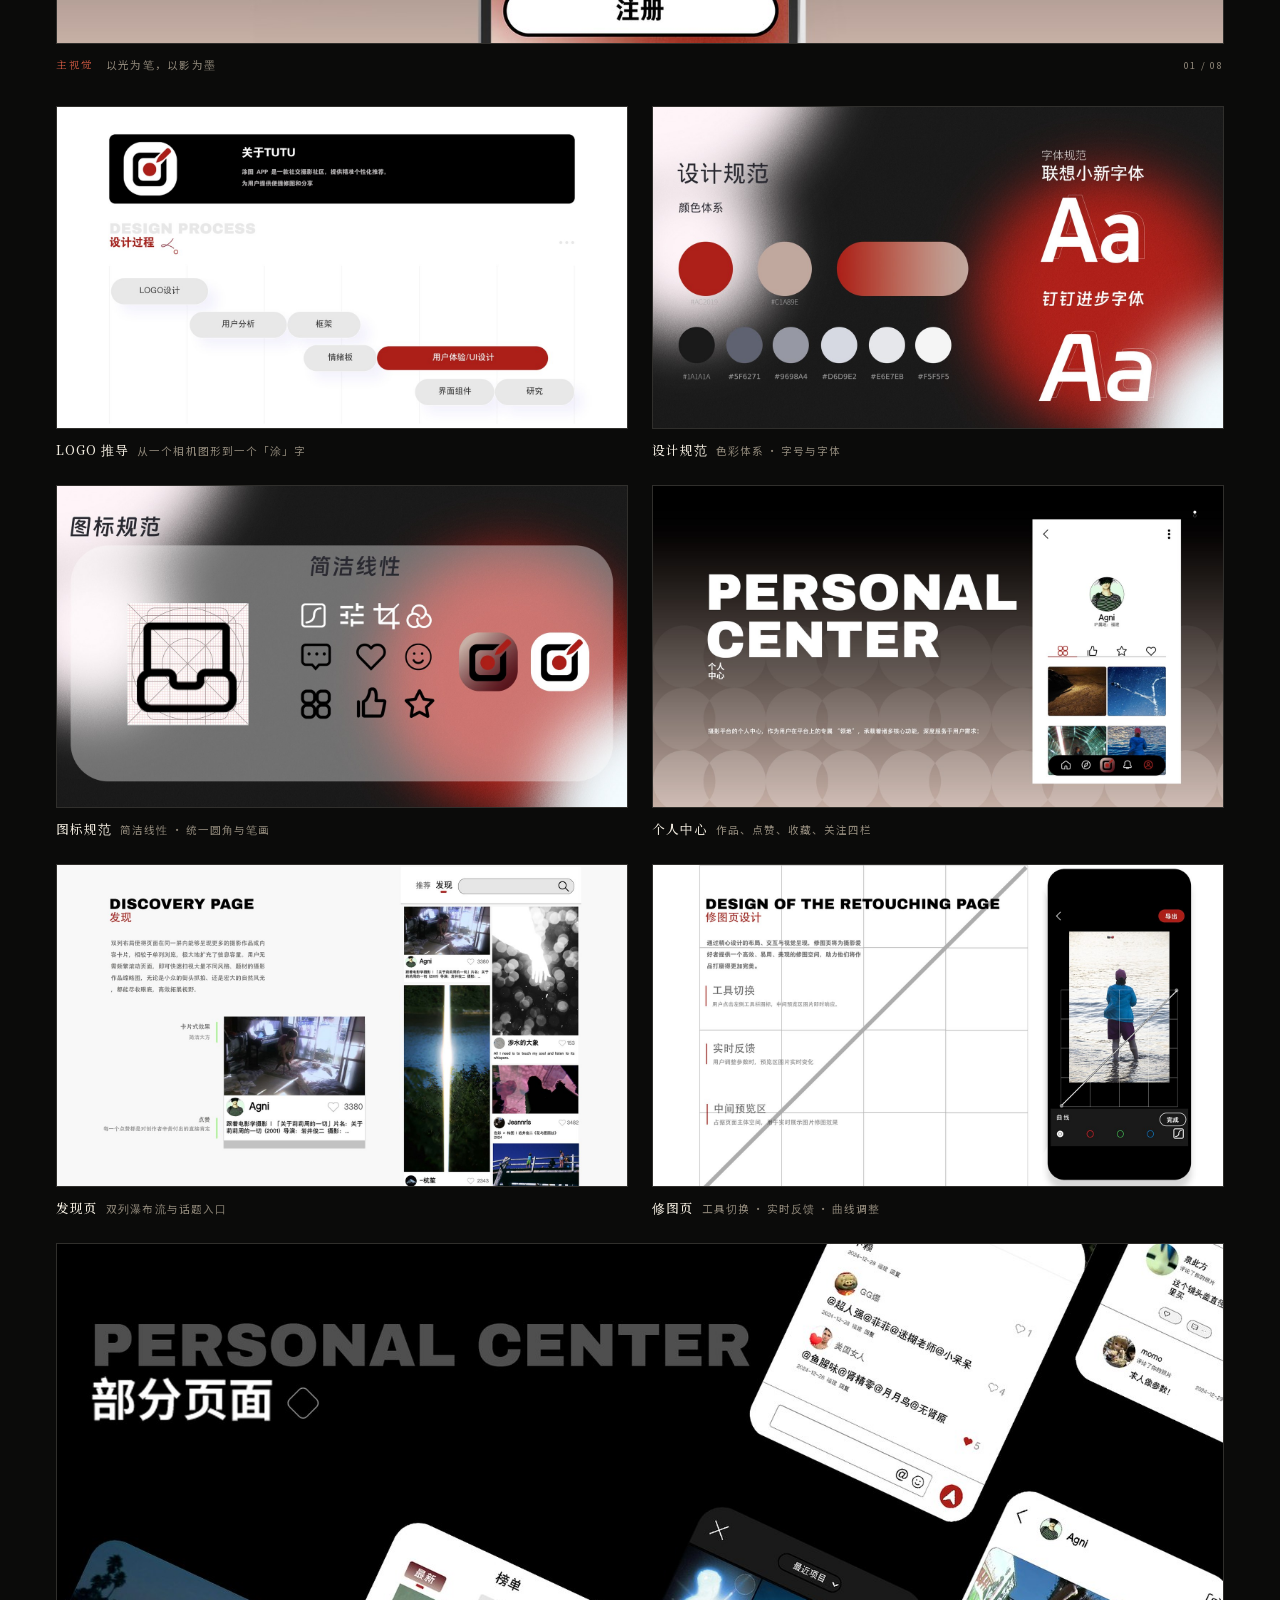
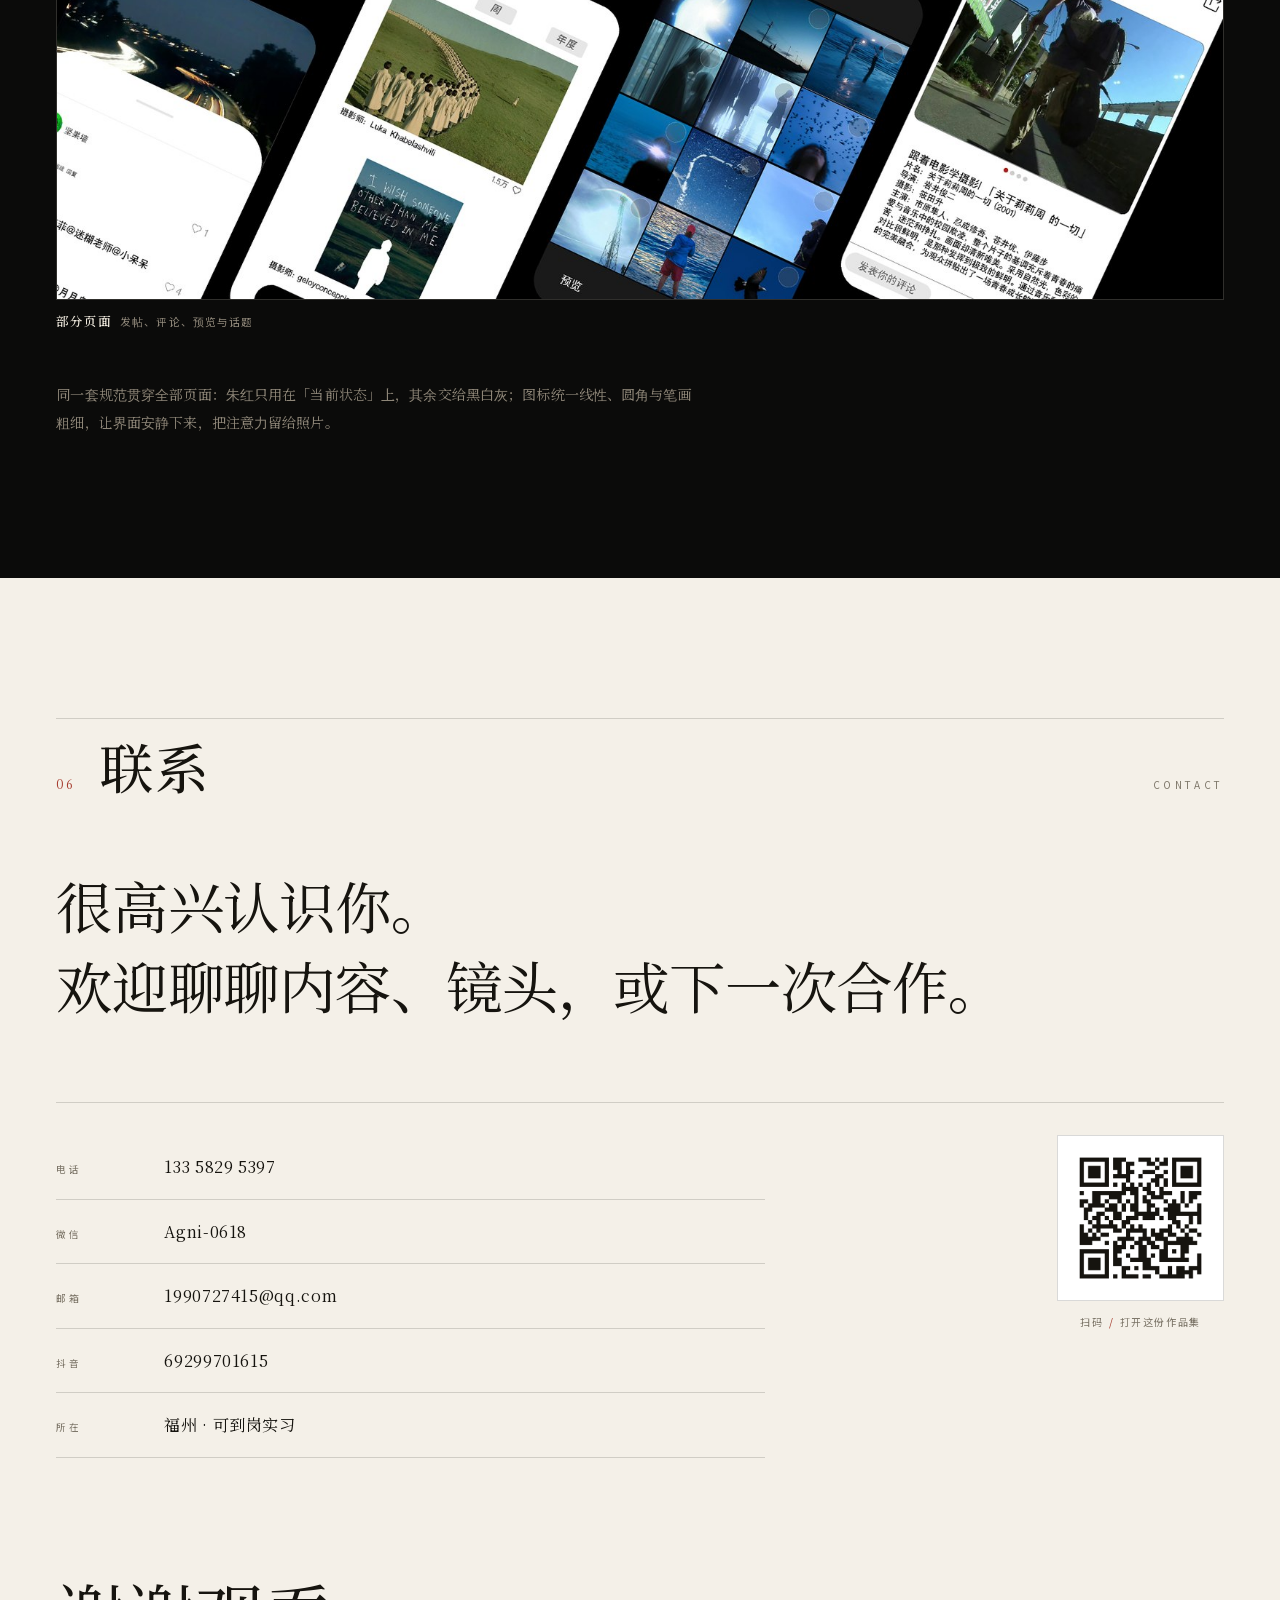
==== commit 1a695f54: "作品集 2026：网页版 + A4 PDF" ====
--- a/index.html
+++ b/index.html
@@ -38,7 +38,8 @@
     <a href="#media"><i>02</i>新媒体</a>
     <a href="#photo"><i>03</i>摄影</a>
     <a href="#design"><i>04</i>排版</a>
-    <a href="#contact"><i>05</i>联系</a>
+    <a href="#ui"><i>05</i>视觉</a>
+    <a href="#contact"><i>06</i>联系</a>
   </nav>
   <a class="nav-index" href="#index">目录 <span>INDEX</span></a>
   <a class="nav-mail" href="mailto:1990727415@qq.com">1990727415@qq.com</a>
@@ -49,7 +50,8 @@
   <span class="rail-dot" data-for="media"><b>02</b></span>
   <span class="rail-dot" data-for="photo"><b>03</b></span>
   <span class="rail-dot" data-for="design"><b>04</b></span>
-  <span class="rail-dot" data-for="contact"><b>05</b></span>
+  <span class="rail-dot" data-for="ui"><b>05</b></span>
+  <span class="rail-dot" data-for="contact"><b>06</b></span>
 </aside>
 
 <main id="main">
@@ -65,7 +67,7 @@
     <div class="cover-copy">
       <h1 class="cover-title"><span class="cn">林峰</span><span class="en">LIN&nbsp;FENG</span></h1>
       <p class="cover-sub">新媒体运营 <span class="sep">·</span> 摄影 <span class="sep">·</span> 版式设计</p>
-      <p class="cover-desc">内容策划、短视频账号运营，<br>以及把影像排成一本册子的那点手艺。</p>
+      <p class="cover-desc">内容策划、短视频账号运营，<br>以光为笔，以影为墨。</p>
     </div>
     <figure class="cover-photo">
       <img src="assets/img/photo/p4.jpg"
@@ -103,9 +105,11 @@
       <li class="reveal"><a href="#photo">
         <span class="toc-no">03</span><span class="toc-cn">摄影</span><span class="toc-en">Photography</span><span class="toc-meta">夜景 · 海岸 · 人</span><span class="toc-arrow">↗</span></a></li>
       <li class="reveal"><a href="#design">
-        <span class="toc-no">04</span><span class="toc-cn">版式设计</span><span class="toc-en">Editorial</span><span class="toc-meta">《Film》摄影画册 22 页</span><span class="toc-arrow">↗</span></a></li>
+        <span class="toc-no">04</span><span class="toc-cn">版式设计</span><span class="toc-en">Editorial</span><span class="toc-meta">《Film》画册 19 个对开页</span><span class="toc-arrow">↗</span></a></li>
+      <li class="reveal"><a href="#ui">
+        <span class="toc-no">05</span><span class="toc-cn">视觉设计</span><span class="toc-en">Visual</span><span class="toc-meta">涂图 App · LOGO 与界面</span><span class="toc-arrow">↗</span></a></li>
       <li class="reveal"><a href="#contact">
-        <span class="toc-no">05</span><span class="toc-cn">联系</span><span class="toc-en">Contact</span><span class="toc-meta">电话 · 微信 · 邮箱</span><span class="toc-arrow">↗</span></a></li>
+        <span class="toc-no">06</span><span class="toc-cn">联系</span><span class="toc-en">Contact</span><span class="toc-meta">电话 · 微信 · 邮箱</span><span class="toc-arrow">↗</span></a></li>
     </ol>
   </div>
 </section>
@@ -273,7 +277,7 @@
     </figure>
 
   </div>
-  <p class="photo-end reveal">影像版权归本人所有<span class="sep">·</span>机型：Nikon FM2 / D90 / ZFC · SONY A5000</p>
+  <p class="photo-end reveal">影像版权归本人所有<span class="sep">·</span>拍摄机型：Nikon ZFC</p>
 </section>
 
 <!-- ============ 04 版式设计 ============ -->
@@ -286,24 +290,25 @@
 
   <div class="design-intro">
     <p class="design-lead reveal">《Film》是一本自选命题的摄影画册。<br>
-      我把零散的照片，编成了一本有节奏的 <span class="hl">22 页</span>。</p>
+      我把零散的照片，编成了一本有节奏的画册。</p>
     <dl class="design-meta reveal">
       <div><dt>项目</dt><dd>自选命题摄影画册《Film》</dd></div>
       <div><dt>规格</dt><dd>A4 内页 · A3 对开</dd></div>
-      <div><dt>体量</dt><dd>22 页 / 21 个版面</dd></div>
+      <div><dt>体量</dt><dd>19 个对开页 + 目录</dd></div>
       <div><dt>年份</dt><dd>2023</dd></div>
     </dl>
   </div>
 
-  <div class="book reveal">
-    <figure class="book-item book-cover" data-lb="design" data-full="assets/img/design/d00.jpg" data-cap="《Film》封面 · 大字与负空间">
-      <img src="assets/img/design/d00.jpg" width="1600" height="2263" loading="lazy" alt="《Film》画册封面，米色底与竖排大字">
-      <figcaption><span>封面</span>大字、负空间与一枚圆形图像</figcaption>
-    </figure>
+  <div class="book book--single reveal">
     <figure class="book-item book-toc" data-lb="design" data-full="assets/img/design/d-toc.jpg" data-cap="《Film》目录 · 以相机为线索">
       <img src="assets/img/design/d-toc-s.jpg" width="1200" height="848" loading="lazy" alt="《Film》画册目录页，用四台相机的型号划分页码">
       <figcaption><span>目录</span>用四台相机的型号，把页码分成四段</figcaption>
     </figure>
+    <div class="book-side reveal">
+      <h3 class="col-label">关于这本画册 <i>The Book</i></h3>
+      <p>一本以「胶片与光」为题的摄影画册。整本没有多余的装饰，靠栅格、字号层级和图像密度来组织阅读：先给一张满版图，再用留白和短句让人停下来。</p>
+      <p>目录页用四台相机的型号把页码切成四段，让翻页本身也成为一种结构。</p>
+    </div>
   </div>
 
   <div class="system reveal">
@@ -343,13 +348,71 @@
     <figure class="spread" data-lb="design" data-full="assets/img/design/d19.jpg" data-cap="《Film》内页 19"><img src="assets/img/design/d19-s.jpg" width="1200" height="848" loading="lazy" alt="《Film》画册内页 19"><figcaption><span>19</span></figcaption></figure>
   </div>
 
-  <p class="spreads-hint reveal">点击任意页面放大观看 <span class="sep">·</span> 共 21 个版面</p>
-</section>
-
-<!-- ============ 05 联系 ============ -->
+  <p class="spreads-hint reveal">点击任意页面放大观看 <span class="sep">·</span> 共 19 个对开页</p>
+</section>
+
+<!-- ============ 05 视觉设计 ============ -->
+<section class="sec sec-dark sec-ui" id="ui" aria-labelledby="t-ui">
+  <header class="sec-head reveal">
+    <span class="sec-no">05</span>
+    <h2 class="sec-title" id="t-ui">视觉设计</h2>
+    <span class="sec-en">Visual Design</span>
+  </header>
+
+  <div class="ui-intro">
+    <p class="ui-lead reveal">「涂图」是一个摄影社区 App。<br>
+      我做了它的一整套视觉：LOGO、图标、色彩与字号规范，以及个人中心、发现页和修图页。</p>
+    <dl class="ui-meta reveal">
+      <div><dt>项目</dt><dd>涂图 App · 摄影社区</dd></div>
+      <div><dt>关键词</dt><dd>以光为笔，以影为墨</dd></div>
+      <div><dt>主色</dt><dd>朱红 #AC2019 / 米灰 #C1A89E</dd></div>
+      <div><dt>年份</dt><dd>2023</dd></div>
+    </dl>
+  </div>
+
+  <figure class="ui-hero reveal" data-lb="ui" data-full="assets/img/ui/u01.jpg" data-cap="涂图 App 主视觉 · 以光为笔，以影为墨">
+    <img src="assets/img/ui/u01.jpg" width="1600" height="900" loading="lazy" alt="涂图 App 主视觉：红色手机界面与「以光为笔 以影为墨」">
+    <figcaption><span>主视觉</span>以光为笔，以影为墨 <i>01 / 08</i></figcaption>
+  </figure>
+
+  <div class="ui-grid">
+    <figure class="ui-slide" data-lb="ui" data-full="assets/img/ui/u02.jpg" data-cap="LOGO 推导与项目背景">
+      <img src="assets/img/ui/u02.jpg" width="1600" height="900" loading="lazy" alt="涂图 App LOGO 推导与项目背景">
+      <figcaption><b>LOGO 推导</b>从一个相机图形到一个「涂」字</figcaption>
+    </figure>
+    <figure class="ui-slide" data-lb="ui" data-full="assets/img/ui/u03.jpg" data-cap="设计规范 · 色彩体系与字体规范">
+      <img src="assets/img/ui/u03.jpg" width="1600" height="900" loading="lazy" alt="设计规范：色彩体系与字体规范">
+      <figcaption><b>设计规范</b>色彩体系 · 字号与字体</figcaption>
+    </figure>
+    <figure class="ui-slide" data-lb="ui" data-full="assets/img/ui/u04.jpg" data-cap="图标规范 · 简洁线性">
+      <img src="assets/img/ui/u04.jpg" width="1600" height="900" loading="lazy" alt="图标规范：简洁线性图标与 LOGO 网格">
+      <figcaption><b>图标规范</b>简洁线性 · 统一圆角与笔画</figcaption>
+    </figure>
+    <figure class="ui-slide" data-lb="ui" data-full="assets/img/ui/u05.jpg" data-cap="个人中心">
+      <img src="assets/img/ui/u05.jpg" width="1600" height="900" loading="lazy" alt="涂图 App 个人中心页面">
+      <figcaption><b>个人中心</b>作品、点赞、收藏、关注四栏</figcaption>
+    </figure>
+    <figure class="ui-slide" data-lb="ui" data-full="assets/img/ui/u06.jpg" data-cap="发现页 DISCOVERY PAGE">
+      <img src="assets/img/ui/u06.jpg" width="1600" height="900" loading="lazy" alt="涂图 App 发现页">
+      <figcaption><b>发现页</b>双列瀑布流与话题入口</figcaption>
+    </figure>
+    <figure class="ui-slide" data-lb="ui" data-full="assets/img/ui/u07.jpg" data-cap="修图页设计 · 工具切换与实时反馈">
+      <img src="assets/img/ui/u07.jpg" width="1600" height="900" loading="lazy" alt="涂图 App 修图页设计与说明">
+      <figcaption><b>修图页</b>工具切换 · 实时反馈 · 曲线调整</figcaption>
+    </figure>
+    <figure class="ui-slide ui-slide--wide" data-lb="ui" data-full="assets/img/ui/u08.jpg" data-cap="部分页面一览">
+      <img src="assets/img/ui/u08.jpg" width="1600" height="900" loading="lazy" alt="涂图 App 部分页面拼贴">
+      <figcaption><b>部分页面</b>发帖、评论、预览与话题</figcaption>
+    </figure>
+  </div>
+
+  <p class="ui-note reveal">同一套规范贯穿全部页面：朱红只用在「当前状态」上，其余交给黑白灰；图标统一线性、圆角与笔画粗细，让界面安静下来，把注意力留给照片。</p>
+</section>
+
+<!-- ============ 06 联系 ============ -->
 <section class="sec sec-contact" id="contact" aria-labelledby="t-contact">
   <header class="sec-head reveal">
-    <span class="sec-no">05</span>
+    <span class="sec-no">06</span>
     <h2 class="sec-title" id="t-contact">联系</h2>
     <span class="sec-en">Contact</span>
   </header>
--- a/assets/css/site.css
+++ b/assets/css/site.css
@@ -554,6 +554,9 @@
   gap:clamp(20px,4vw,64px); align-items:start;
   margin-bottom:clamp(40px,7vw,100px);
 }
+.book--single{grid-template-columns:minmax(0,1.22fr) minmax(0,.78fr)}
+.book-side{border-top:1px solid var(--ln);padding-top:clamp(14px,2vw,22px)}
+.book-side p{margin:0 0 12px;font-size:13.5px;line-height:2;color:var(--muted)}
 .book-item{cursor:zoom-in}
 .book-item img{
   display:block; width:100%; height:auto;
@@ -604,6 +607,57 @@
 .spreads-hint{
   margin:clamp(20px,3vw,32px) 0 0; text-align:center;
   font-size:10px; letter-spacing:.18em; color:var(--muted);
+}
+
+/* ---------- 05 视觉设计 ---------- */
+.sec-ui{
+  --bg:#0B0B0A; --fg:#EFE9DD;
+  --ln:rgba(239,233,221,.16); --muted:#8E8678; --accent:#C4553F;
+  background:var(--bg); color:var(--fg);
+}
+.ui-intro{
+  display:grid; grid-template-columns:minmax(0,1.35fr) minmax(0,.72fr);
+  gap:clamp(24px,5vw,80px); align-items:end;
+  margin-bottom:clamp(28px,4.5vw,58px);
+}
+.ui-lead{
+  margin:0; font-family:var(--serif); font-weight:400;
+  font-size:clamp(19px,2.05vw,29px); line-height:1.8;
+}
+.ui-meta{
+  display:grid; grid-template-columns:1fr 1fr; gap:12px 22px;
+  margin:0; padding-top:clamp(12px,1.6vw,18px);
+  border-top:1px solid var(--ln);
+}
+.ui-meta div{display:grid;gap:2px}
+.ui-meta dt{font-size:9.5px;letter-spacing:.26em;color:var(--muted);text-transform:uppercase}
+.ui-meta dd{margin:0;font-size:12.5px;letter-spacing:.03em}
+.ui-hero{margin:0 0 clamp(16px,2.6vw,32px);cursor:zoom-in}
+.ui-hero img{display:block;width:100%;height:auto;border:1px solid var(--ln)}
+.ui-hero figcaption{
+  display:flex; align-items:baseline; gap:12px;
+  margin-top:11px; font-size:10.5px; letter-spacing:.12em; color:var(--muted);
+}
+.ui-hero figcaption span{font-family:var(--serif);color:var(--accent);letter-spacing:.14em}
+.ui-hero figcaption i{margin-left:auto;font-style:normal;font-size:9.5px;letter-spacing:.18em}
+.ui-grid{display:grid;grid-template-columns:repeat(2,minmax(0,1fr));gap:clamp(12px,1.8vw,26px)}
+.ui-slide{margin:0;cursor:zoom-in}
+.ui-slide img{
+  display:block; width:100%; height:auto;
+  border:1px solid var(--ln);
+  transition:transform 1.3s var(--ease),opacity .6s;
+}
+.ui-slide:hover img{transform:scale(1.012)}
+.ui-slide figcaption{margin-top:10px;font-size:10.5px;letter-spacing:.1em;color:var(--muted)}
+.ui-slide figcaption b{
+  font-family:var(--serif); font-weight:500; font-size:12.5px;
+  color:var(--fg); letter-spacing:.08em; margin-right:8px;
+}
+.ui-slide--wide{grid-column:1 / -1}
+.ui-note{
+  margin:clamp(26px,4vw,46px) 0 0; max-width:46em;
+  font-family:var(--serif); font-size:clamp(14px,1.08vw,16px);
+  line-height:2.05; color:var(--muted);
 }
 
 /* ---------- 05 联系 ---------- */
@@ -745,7 +799,8 @@
   }
   .cover-photo figcaption span{color:#E0866E}
   .cover-foot{grid-row:4}
-  .index-body,.design-intro,.about-note,.contact-body{grid-template-columns:1fr;gap:clamp(24px,5vw,44px)}
+  .index-body,.design-intro,.about-note,.contact-body,.ui-intro{grid-template-columns:1fr;gap:clamp(24px,5vw,44px)}
+  .book--single{grid-template-columns:1fr;gap:clamp(20px,3.4vw,34px)}
   .about-grid{grid-template-columns:1fr 1fr;gap:clamp(20px,4vw,36px) clamp(20px,4vw,48px)}
   .about-note p + p{margin-top:0}
   .media-works{grid-template-columns:1fr 1fr;gap:clamp(18px,3vw,30px)}
@@ -791,6 +846,9 @@
   .ph-wide img{height:auto;max-height:78svh}
   .spreads{grid-template-columns:1fr 1fr;gap:8px}
   .spread figcaption{display:none}
+  .ui-grid{grid-template-columns:1fr;gap:14px}
+  .ui-slide figcaption b{font-size:12px}
+  .ui-hero figcaption i{display:none}
   .design-meta{grid-template-columns:1fr 1fr}
   .contact-list li{grid-template-columns:70px minmax(0,1fr);gap:12px}
   .thanks-en{margin-top:10px;letter-spacing:.26em}
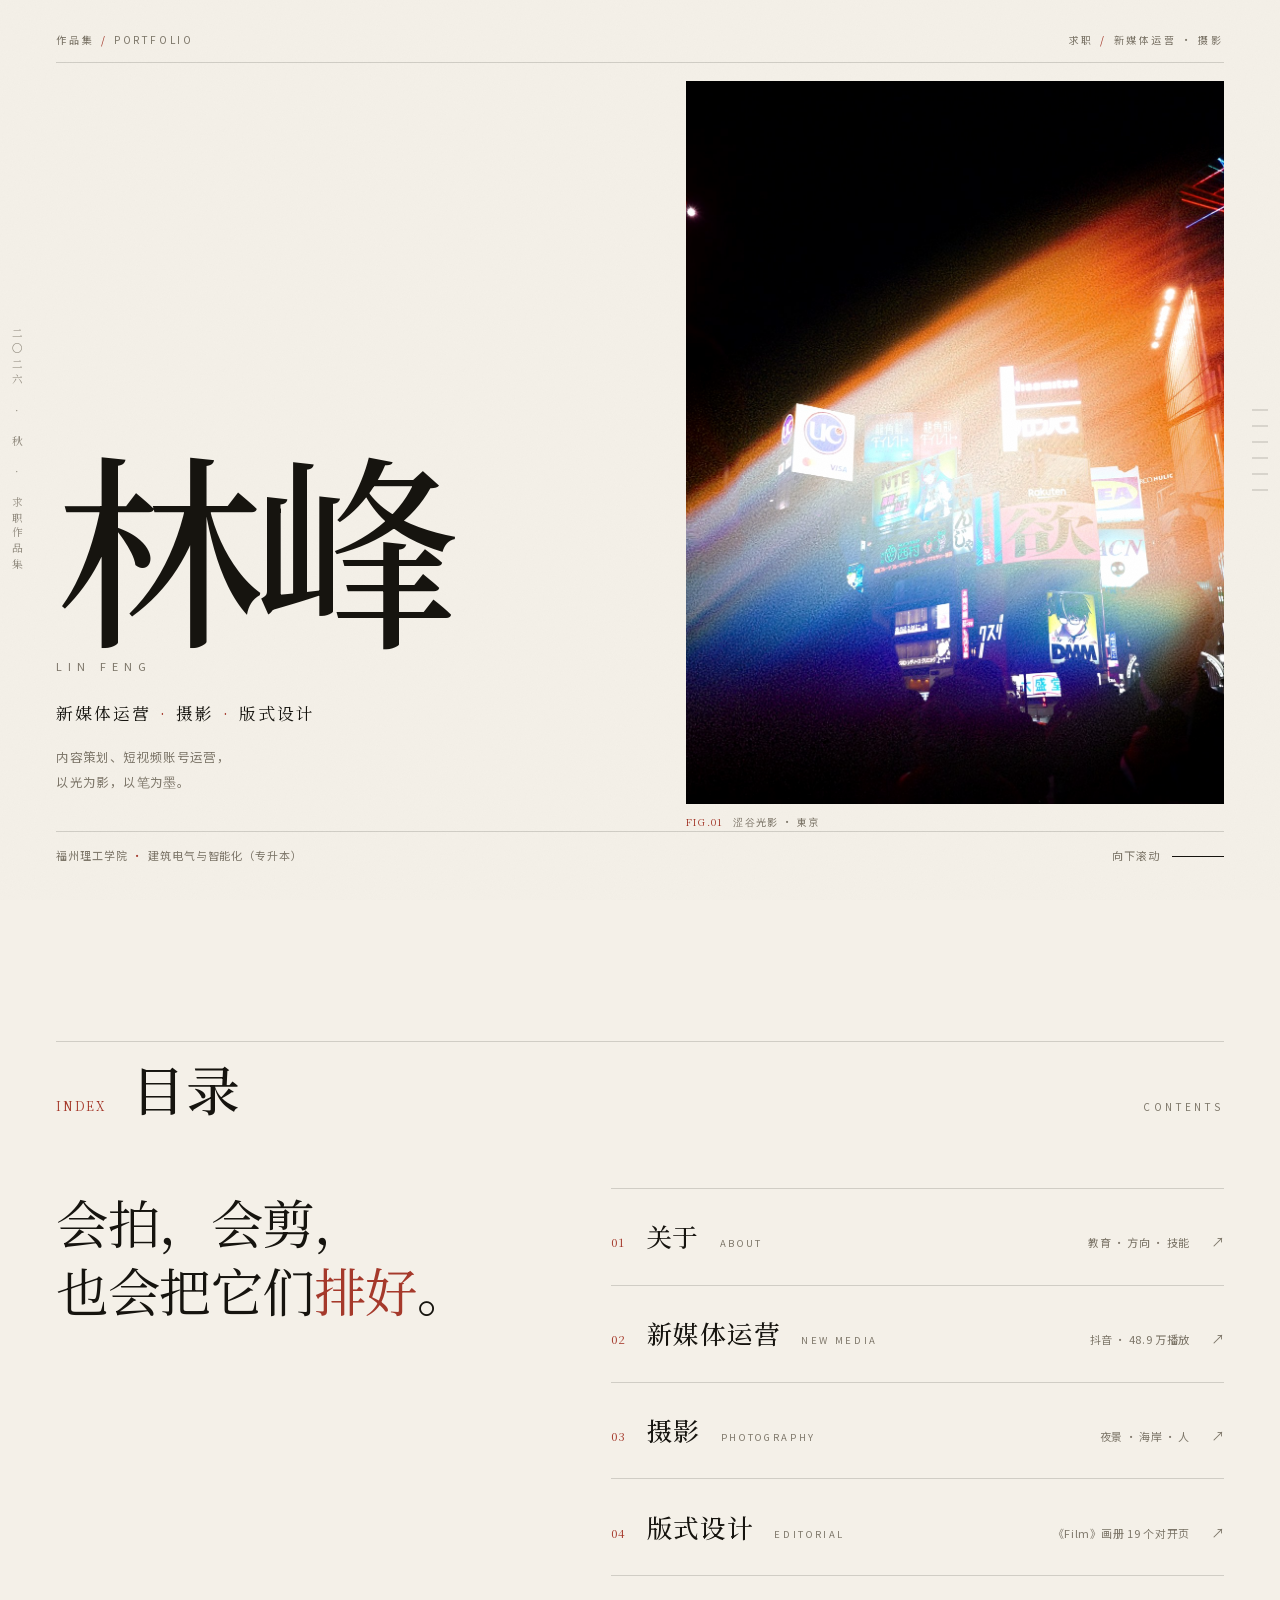
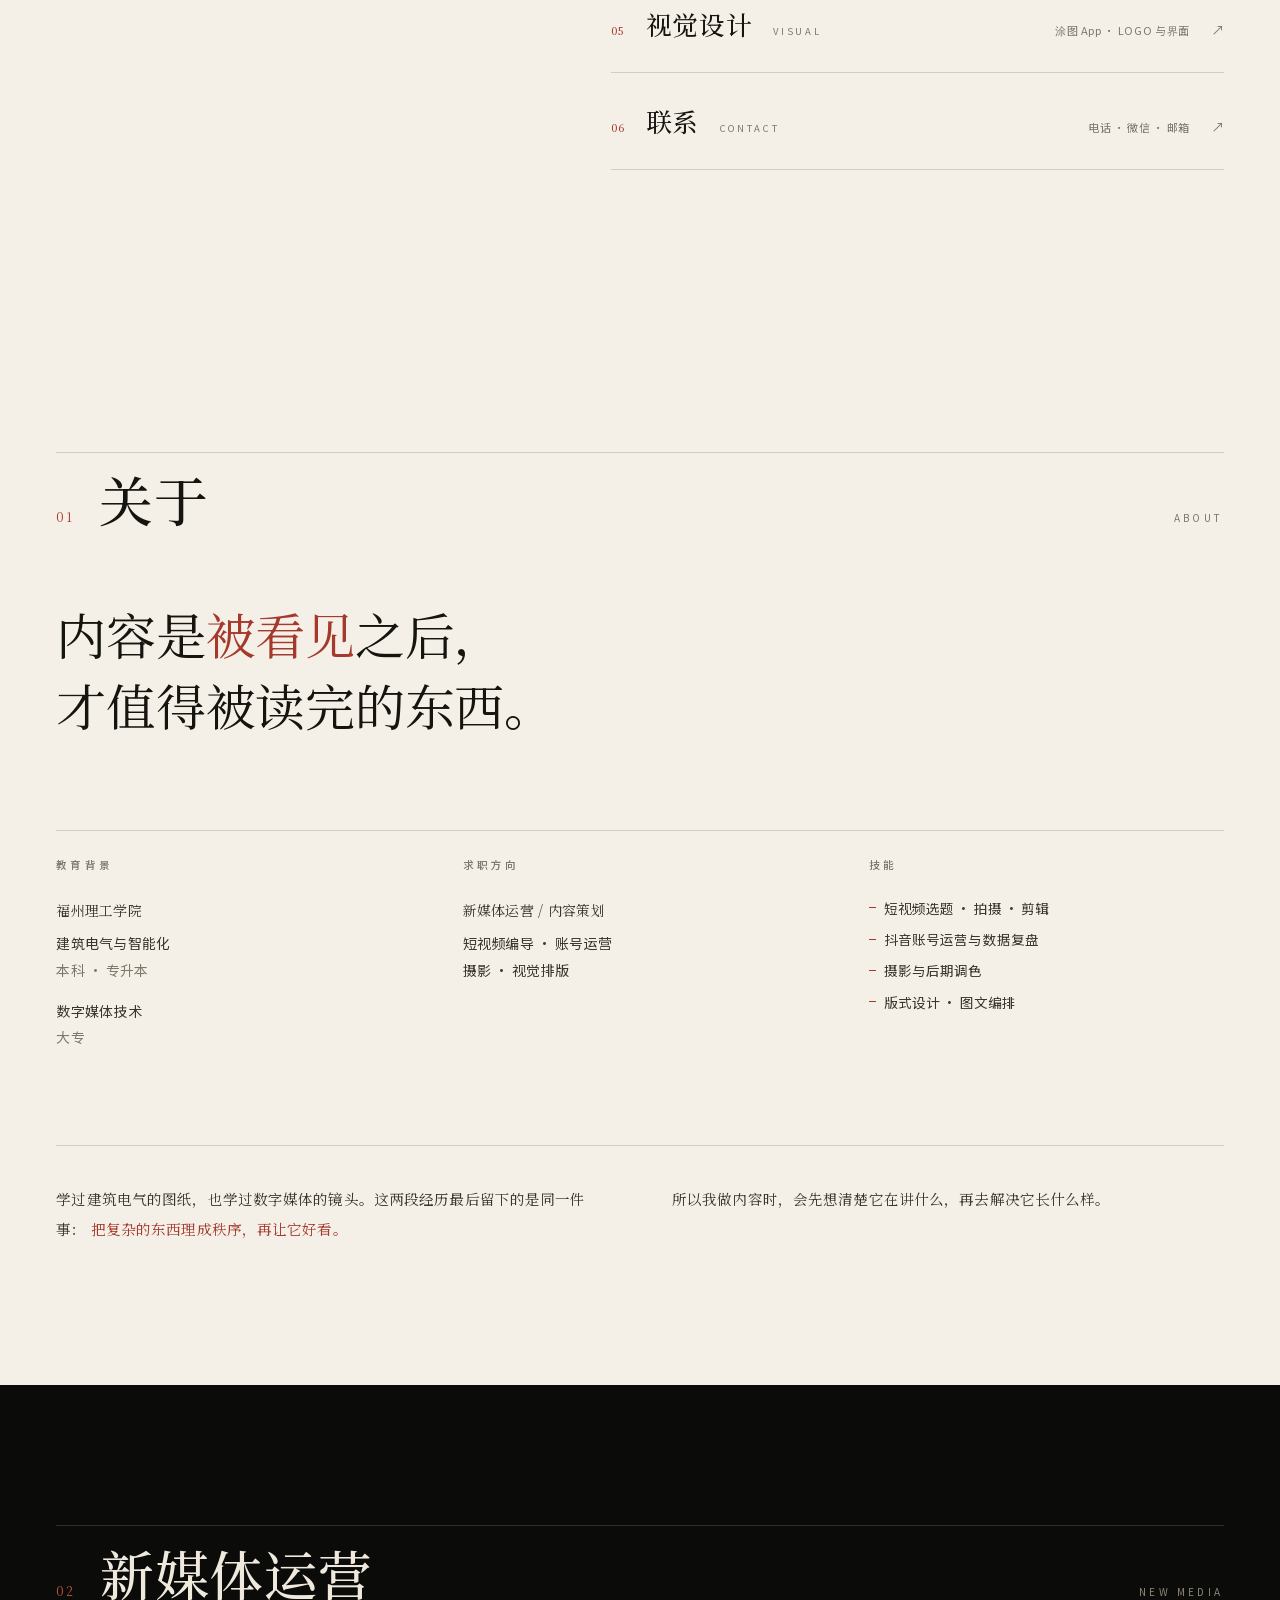
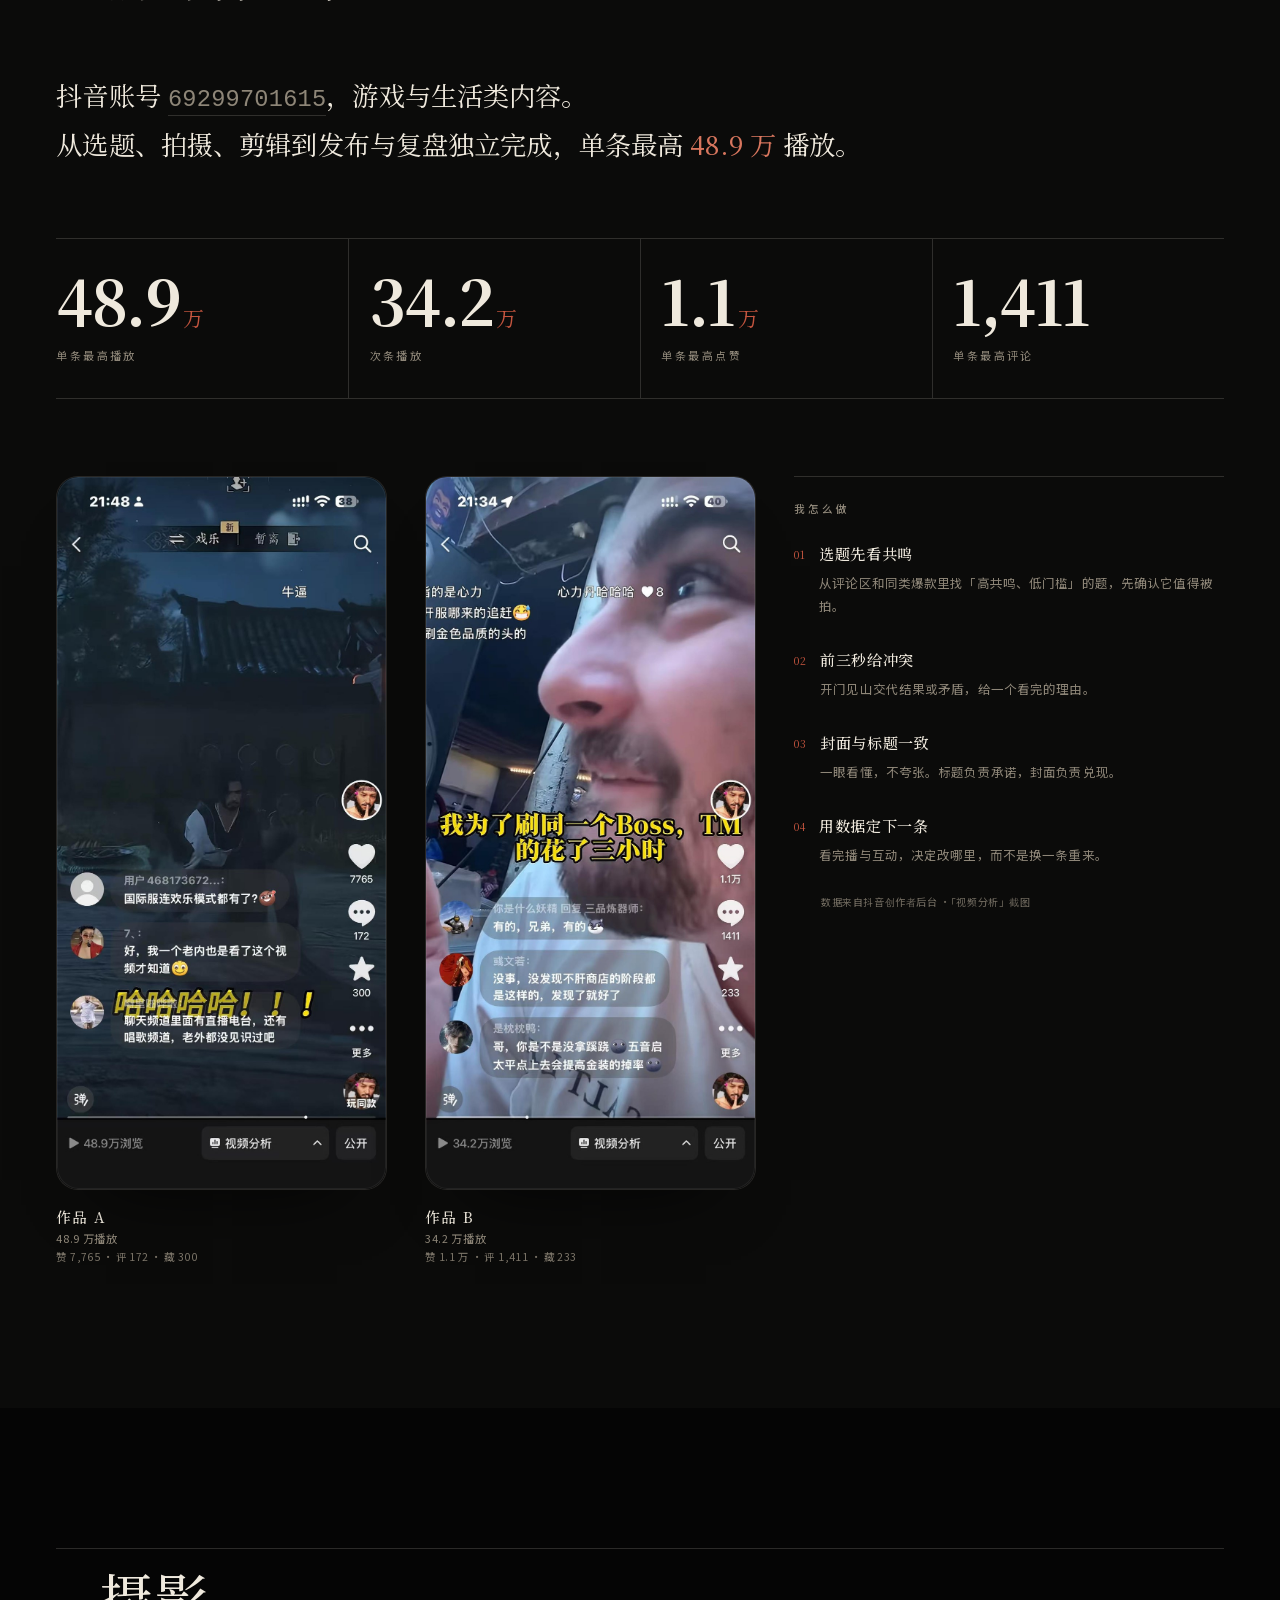
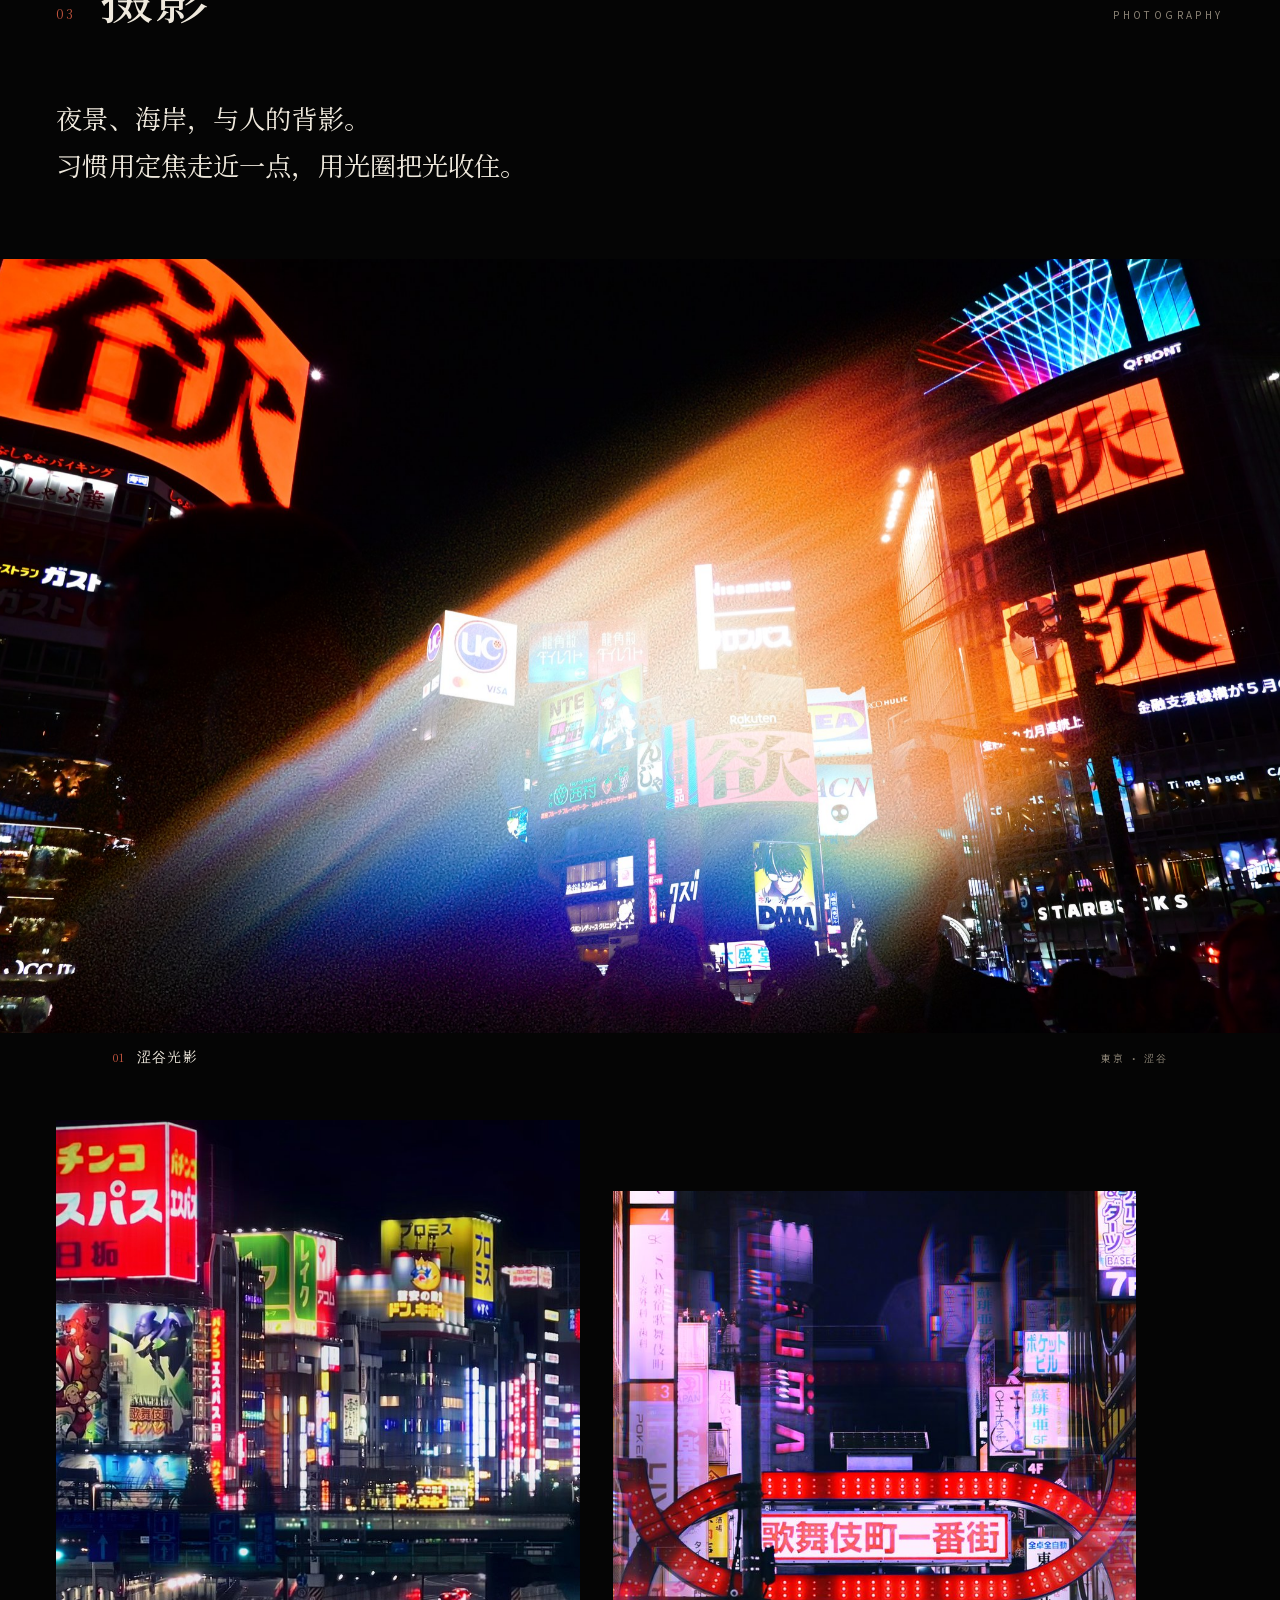
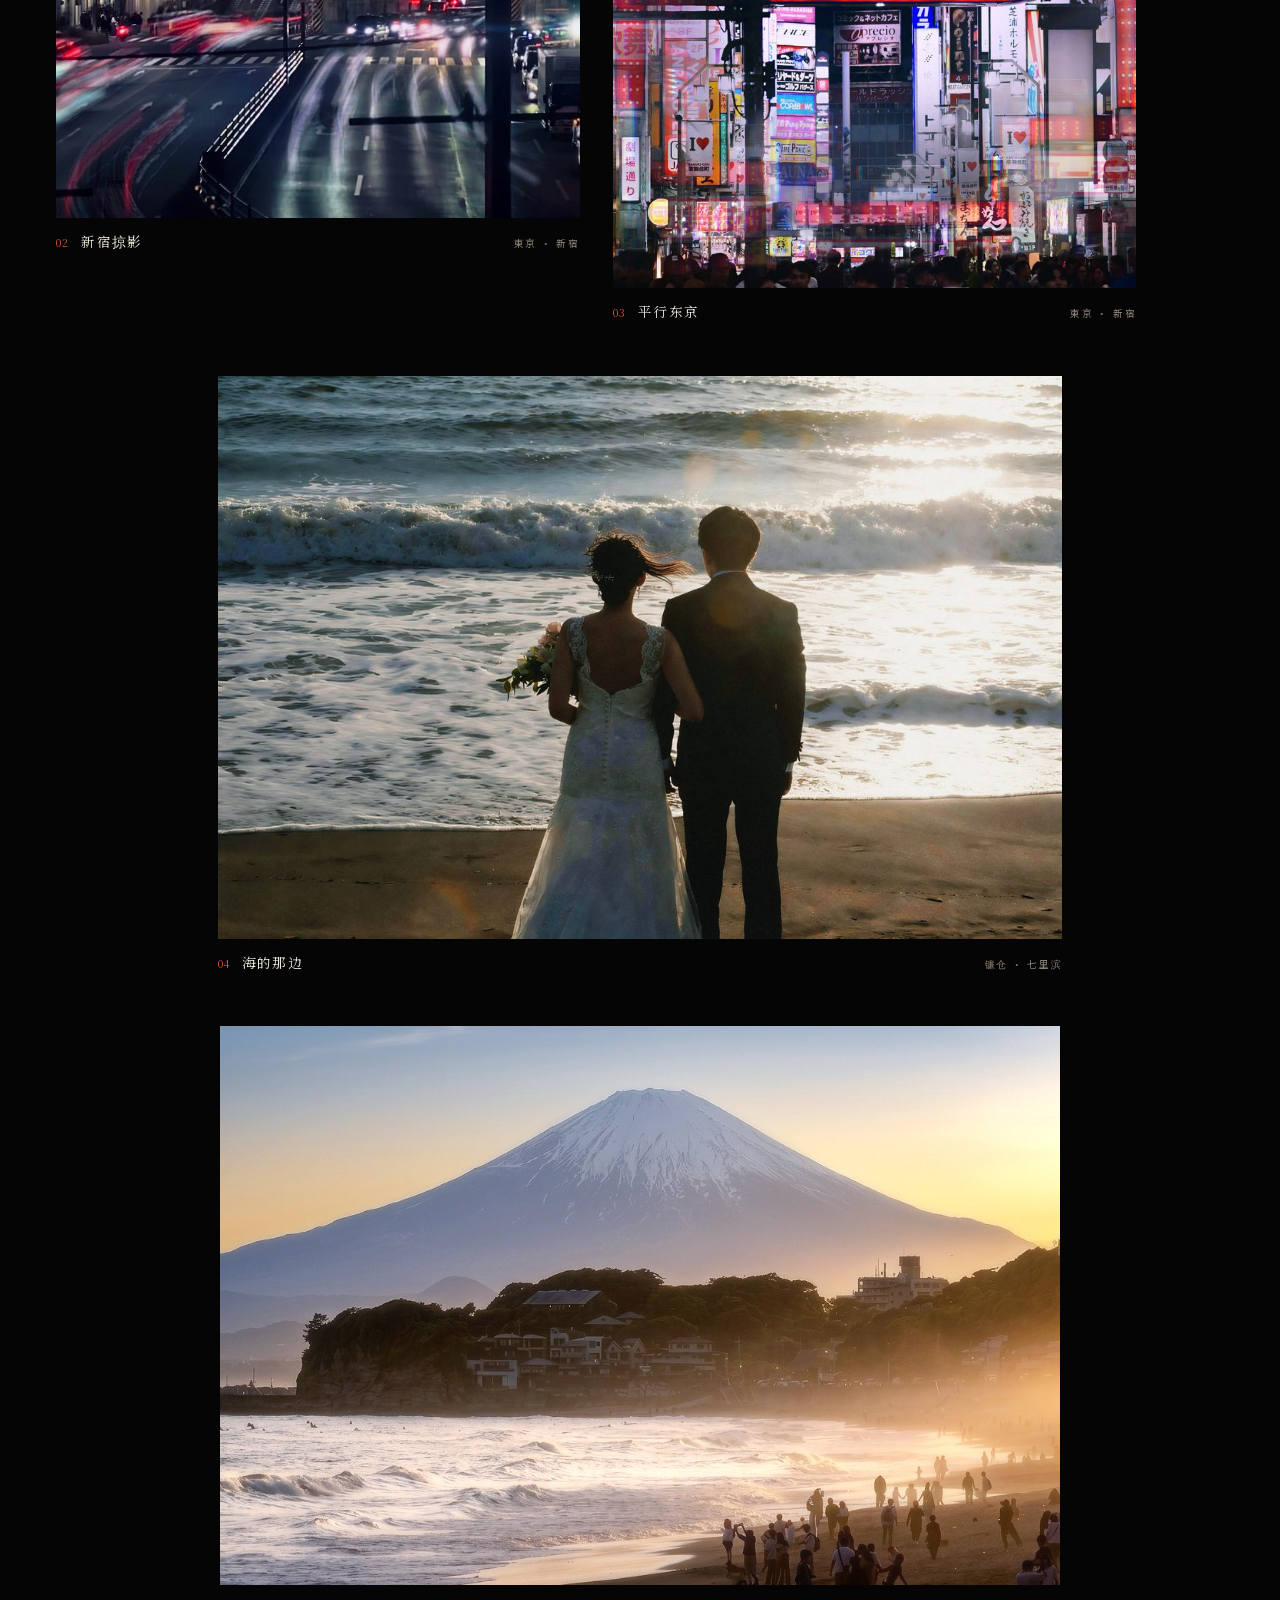
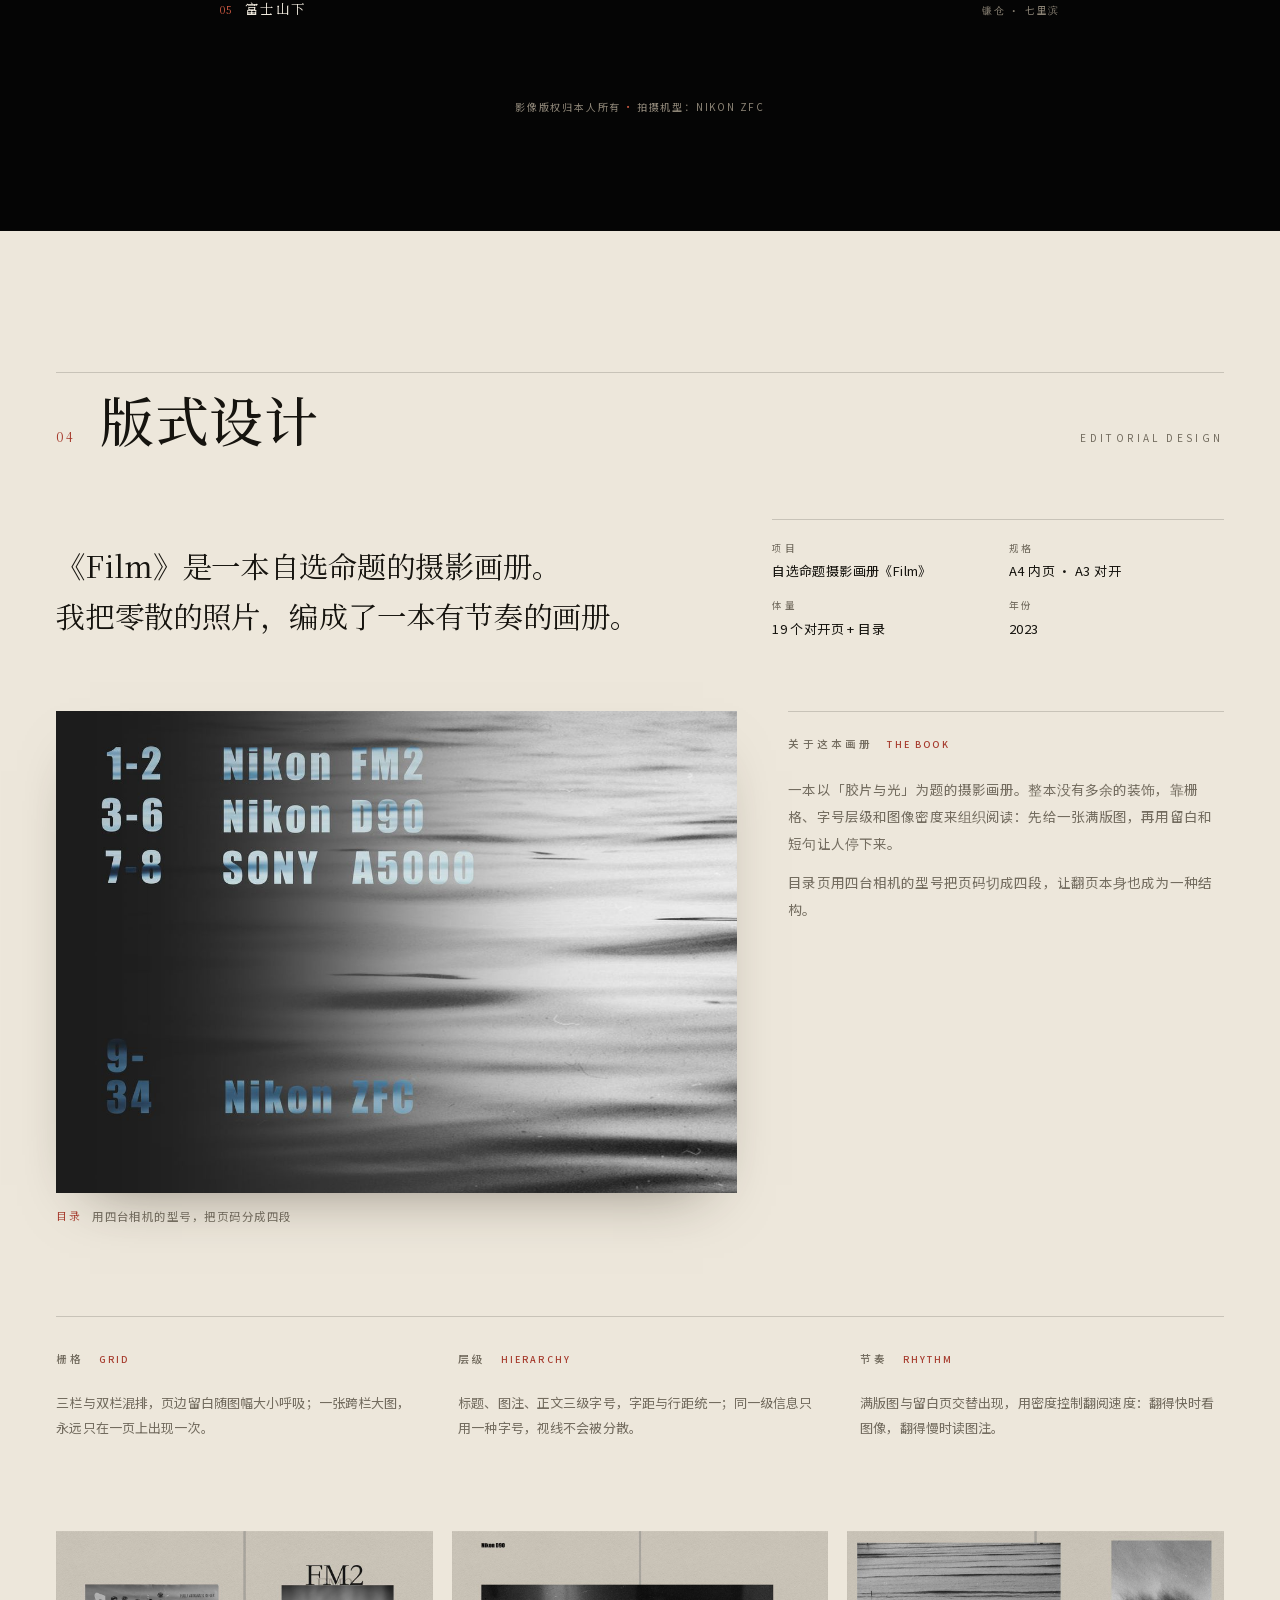
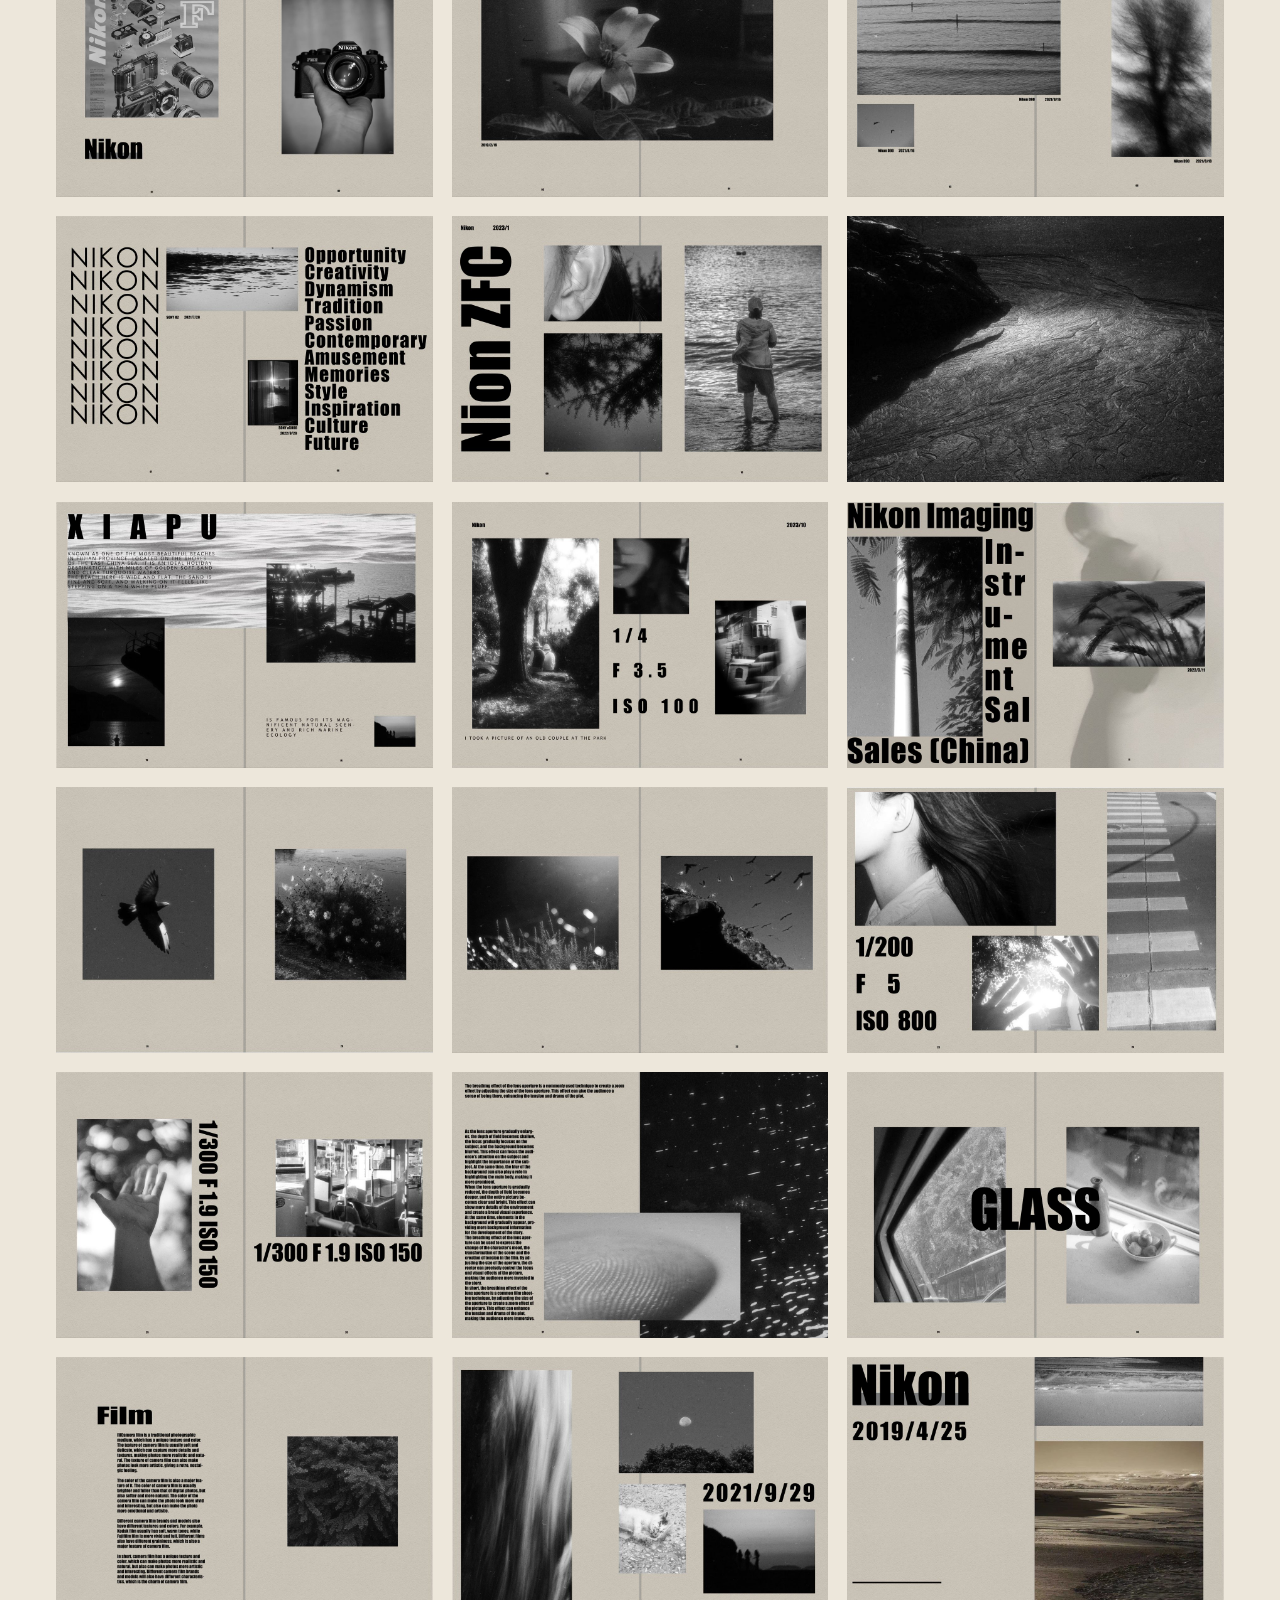
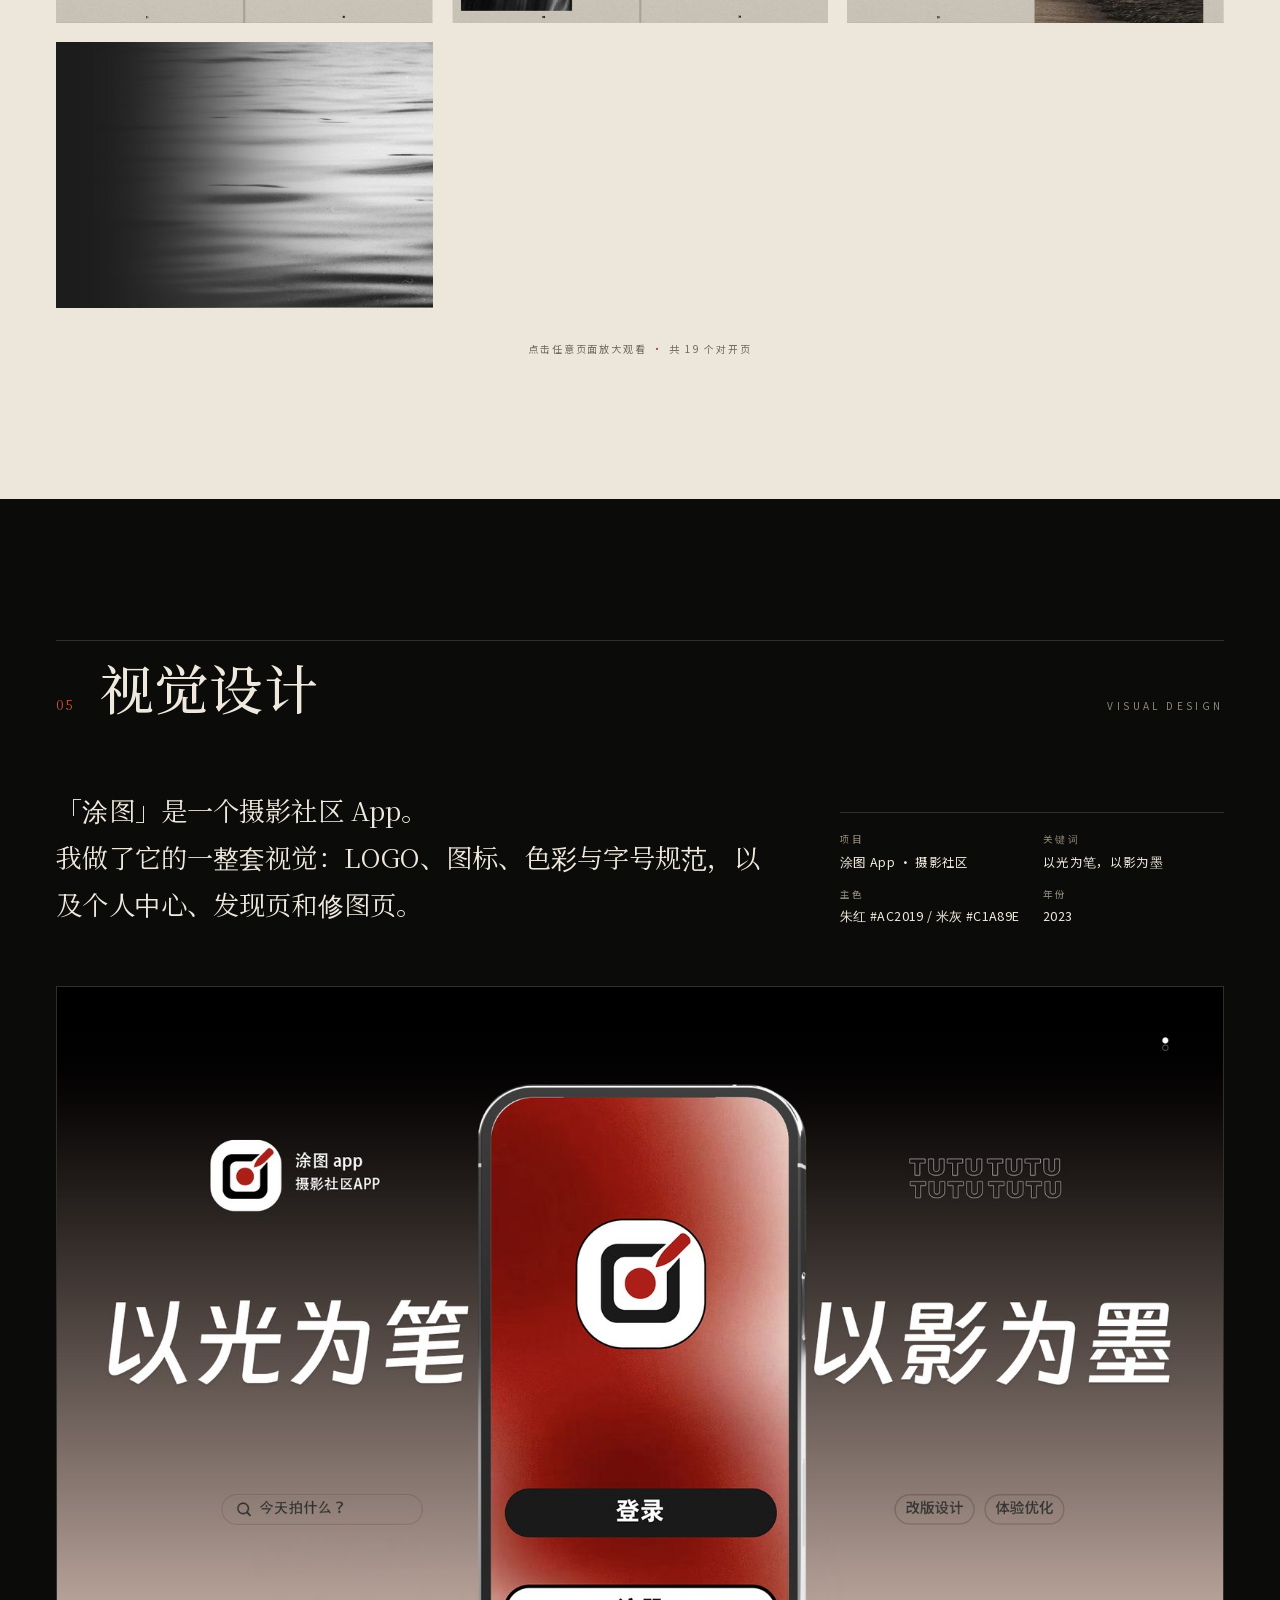
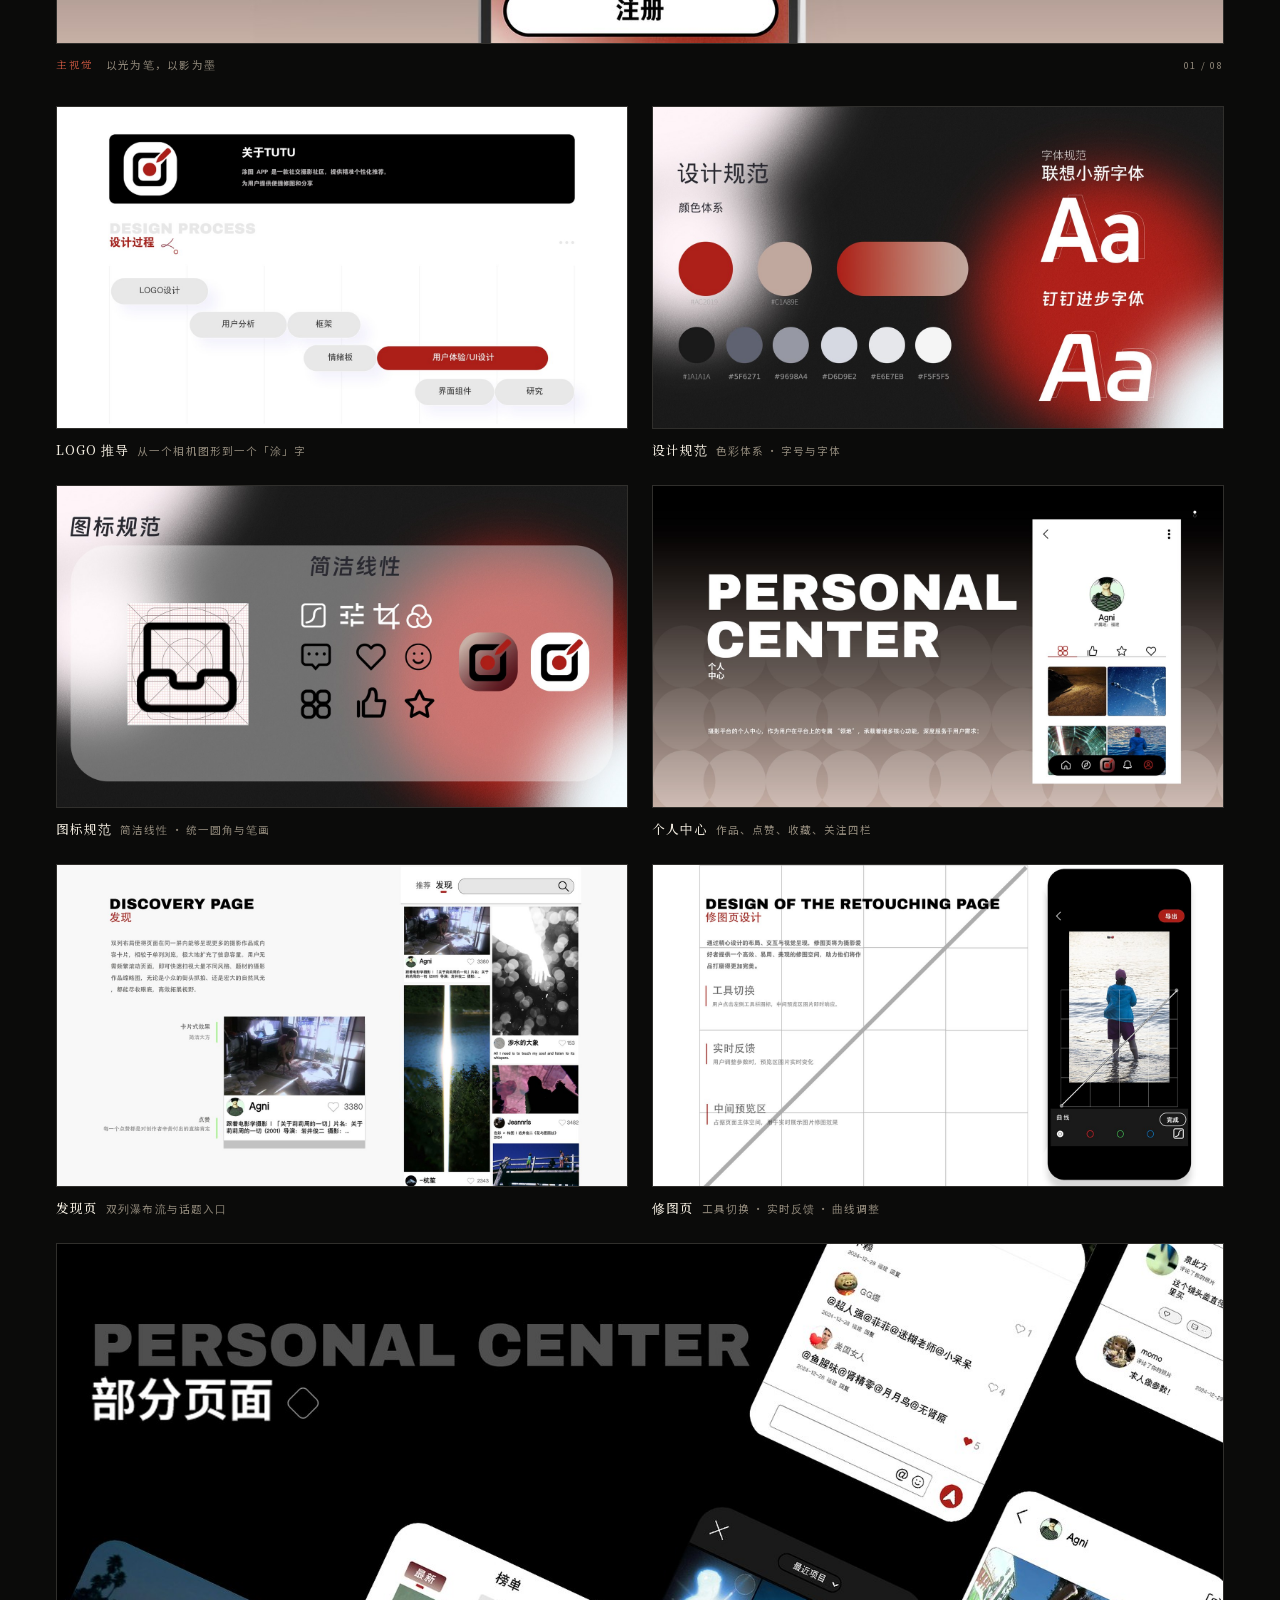
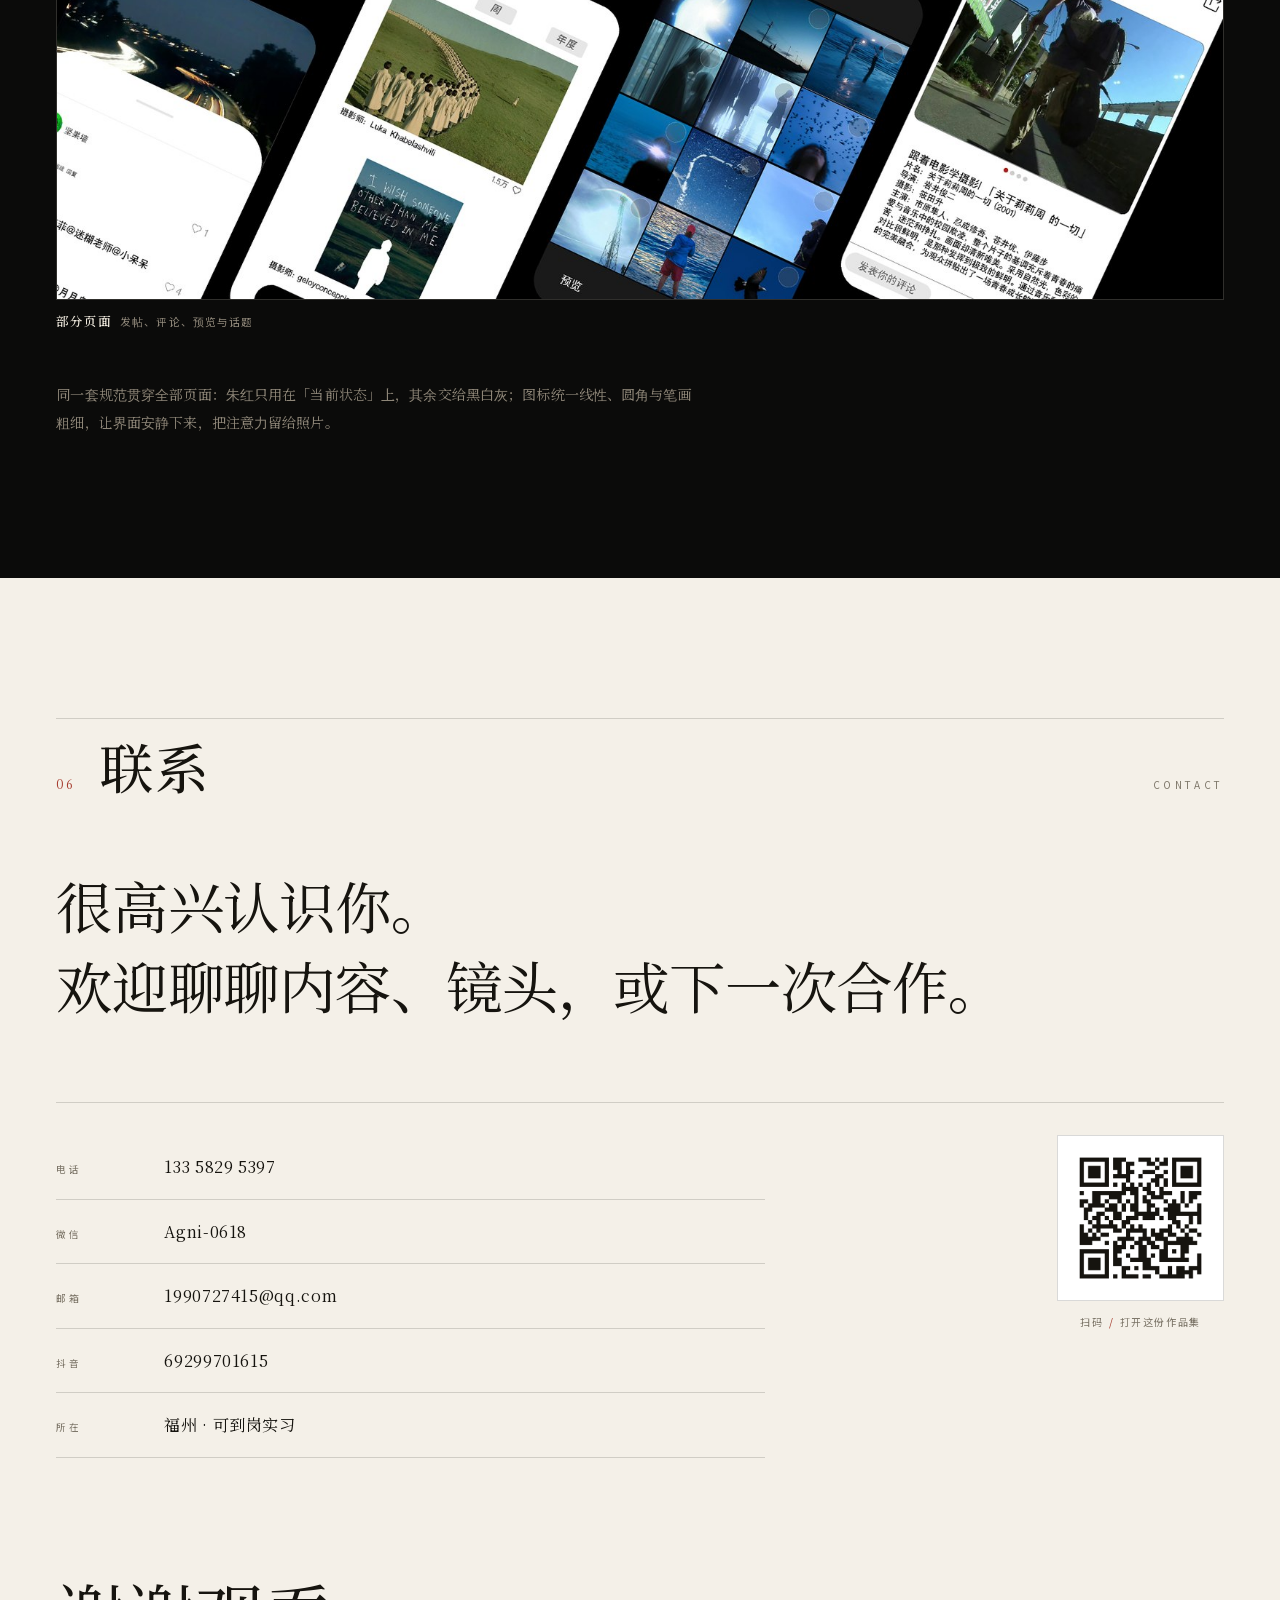
==== commit 878525d3: "作品集 2026：网页版 + A4 PDF" ====
--- a/index.html
+++ b/index.html
@@ -67,15 +67,15 @@
     <div class="cover-copy">
       <h1 class="cover-title"><span class="cn">林峰</span><span class="en">LIN&nbsp;FENG</span></h1>
       <p class="cover-sub">新媒体运营 <span class="sep">·</span> 摄影 <span class="sep">·</span> 版式设计</p>
-      <p class="cover-desc">内容策划、短视频账号运营，<br>以光为笔，以影为墨。</p>
+      <p class="cover-desc">内容策划、短视频账号运营，<br>以光为影，以笔为墨。</p>
     </div>
     <figure class="cover-photo">
-      <img src="assets/img/photo/p4.jpg"
-           srcset="assets/img/photo/p4-s.jpg 734w, assets/img/photo/p4.jpg 1467w"
-           sizes="(max-width: 900px) 86vw, 30vw"
-           width="1467" height="2200" fetchpriority="high"
-           alt="东京歌舞伎町一番街的夜景，红色霓虹灯牌与人流">
-      <figcaption><span>FIG.01</span> 東京 · 歌舞伎町</figcaption>
+      <img src="assets/img/photo/p2.jpg"
+           srcset="assets/img/photo/p2-s.jpg 1100w, assets/img/photo/p2.jpg 2200w"
+           sizes="(max-width: 900px) 92vw, 38vw"
+           width="2200" height="1467" fetchpriority="high"
+           alt="东京涩谷街头夜景，霓虹与光束穿过画面">
+      <figcaption><span>FIG.01</span> 涩谷光影 · 東京</figcaption>
     </figure>
   </div>
 
@@ -226,54 +226,54 @@
 
   <div class="photo-flow">
 
-    <figure class="ph ph-wide reveal" data-lb="photo" data-full="assets/img/photo/p2.jpg" data-cap="《行天》 東京 · 新宿">
+    <figure class="ph ph-wide reveal" data-lb="photo" data-full="assets/img/photo/p2.jpg" data-cap="《涩谷光影》 東京 · 涩谷">
       <div class="ph-img">
         <img src="assets/img/photo/p2-s.jpg"
              srcset="assets/img/photo/p2-s.jpg 1100w, assets/img/photo/p2.jpg 2200w"
              sizes="100vw" width="2200" height="1467" loading="lazy"
-             alt="东京新宿夜晚街头，橙色灯箱与霓虹招牌，光晕穿过画面">
+             alt="东京涩谷夜晚街头，橙色灯箱与霓虹招牌，光束穿过画面">
       </div>
-      <figcaption><span class="ph-no">01</span><span class="ph-title">行天</span><span class="ph-meta">東京 · 新宿</span></figcaption>
+      <figcaption><span class="ph-no">01</span><span class="ph-title">涩谷光影</span><span class="ph-meta">東京 · 涩谷</span></figcaption>
     </figure>
 
     <div class="ph-pair">
-      <figure class="ph reveal" data-lb="photo" data-full="assets/img/photo/p3.jpg" data-cap="《霓虹之下》 東京 · 新宿">
+      <figure class="ph reveal" data-lb="photo" data-full="assets/img/photo/p3.jpg" data-cap="《新宿掠影》 東京 · 新宿">
         <div class="ph-img">
           <img src="assets/img/photo/p3-s.jpg"
                srcset="assets/img/photo/p3-s.jpg 825w, assets/img/photo/p3.jpg 1650w"
                sizes="(max-width: 800px) 90vw, 34vw" width="1650" height="2200" loading="lazy"
                alt="东京街头竖构图，密集的日文霓虹招牌与车灯光轨">
         </div>
-        <figcaption><span class="ph-no">02</span><span class="ph-title">霓虹之下</span><span class="ph-meta">東京 · 新宿</span></figcaption>
+        <figcaption><span class="ph-no">02</span><span class="ph-title">新宿掠影</span><span class="ph-meta">東京 · 新宿</span></figcaption>
       </figure>
 
-      <figure class="ph ph-drop reveal" data-lb="photo" data-full="assets/img/photo/p4.jpg" data-cap="《歌舞伎町一番街》 東京 · 新宿">
+      <figure class="ph ph-drop reveal" data-lb="photo" data-full="assets/img/photo/p4.jpg" data-cap="《平行东京》 東京 · 新宿">
         <div class="ph-img">
           <img src="assets/img/photo/p4-s.jpg"
                srcset="assets/img/photo/p4-s.jpg 734w, assets/img/photo/p4.jpg 1467w"
                sizes="(max-width: 800px) 90vw, 34vw" width="1467" height="2200" loading="lazy"
                alt="东京歌舞伎町一番街入口，红色招牌与人群">
         </div>
-        <figcaption><span class="ph-no">03</span><span class="ph-title">歌舞伎町一番街</span><span class="ph-meta">東京 · 新宿</span></figcaption>
+        <figcaption><span class="ph-no">03</span><span class="ph-title">平行东京</span><span class="ph-meta">東京 · 新宿</span></figcaption>
       </figure>
     </div>
 
-    <figure class="ph ph-mid reveal" data-lb="photo" data-full="assets/img/photo/p1.jpg" data-cap="《海边的婚礼》 海岸 · 黄昏">
+    <figure class="ph ph-mid reveal" data-lb="photo" data-full="assets/img/photo/p1.jpg" data-cap="《海的那边》 镰仓 · 七里滨">
       <div class="ph-img">
         <img src="assets/img/photo/p1-s.jpg"
              srcset="assets/img/photo/p1-s.jpg 1100w, assets/img/photo/p1.jpg 2200w"
              sizes="(max-width: 800px) 92vw, 66vw" width="2200" height="1466" loading="lazy"
              alt="黄昏海边，一对新人的背影面对浪与逆光">
       </div>
-      <figcaption><span class="ph-no">04</span><span class="ph-title">海边的婚礼</span><span class="ph-meta">海岸 · 黄昏</span></figcaption>
-    </figure>
-
-    <figure class="ph ph-small reveal" data-lb="photo" data-full="assets/img/photo/p5.jpg" data-cap="《富士与海》 神奈川 · 湘南">
+      <figcaption><span class="ph-no">04</span><span class="ph-title">海的那边</span><span class="ph-meta">镰仓 · 七里滨</span></figcaption>
+    </figure>
+
+    <figure class="ph ph-small reveal" data-lb="photo" data-full="assets/img/photo/p5.jpg" data-cap="《富士山下》 镰仓 · 七里滨">
       <div class="ph-img">
         <img src="assets/img/photo/p5.jpg" width="1094" height="728" loading="lazy"
              alt="富士山跨过海面，海岸上有人散步，天光泛金">
       </div>
-      <figcaption><span class="ph-no">05</span><span class="ph-title">富士与海</span><span class="ph-meta">神奈川 · 湘南</span></figcaption>
+      <figcaption><span class="ph-no">05</span><span class="ph-title">富士山下</span><span class="ph-meta">镰仓 · 七里滨</span></figcaption>
     </figure>
 
   </div>
--- a/assets/css/site.css
+++ b/assets/css/site.css
@@ -222,7 +222,7 @@
   position:relative;
   min-height:100svh;
   display:grid;
-  grid-template-columns:minmax(0,1fr) clamp(250px,28vw,430px);
+  grid-template-columns:minmax(0,1fr) clamp(300px,42vw,640px);
   grid-template-rows:auto 1fr auto;
   column-gap:clamp(20px,4vw,72px);
   padding:clamp(16px,2.4vw,34px) var(--gutter) clamp(18px,2.6vw,36px);
@@ -279,10 +279,12 @@
   display:flex; flex-direction:column;
   margin:0;
   padding-top:clamp(10px,1.4vw,22px);
+  min-height:0;
 }
 .cover-photo img{
-  width:100%; height:100%; min-height:0;
-  object-fit:cover; object-position:50% 42%;
+  flex:1 1 auto; min-height:0;
+  width:100%; height:auto; aspect-ratio:auto;
+  object-fit:cover; object-position:50% 52%;
   filter:saturate(.94) contrast(1.02);
 }
 .cover-photo figcaption{
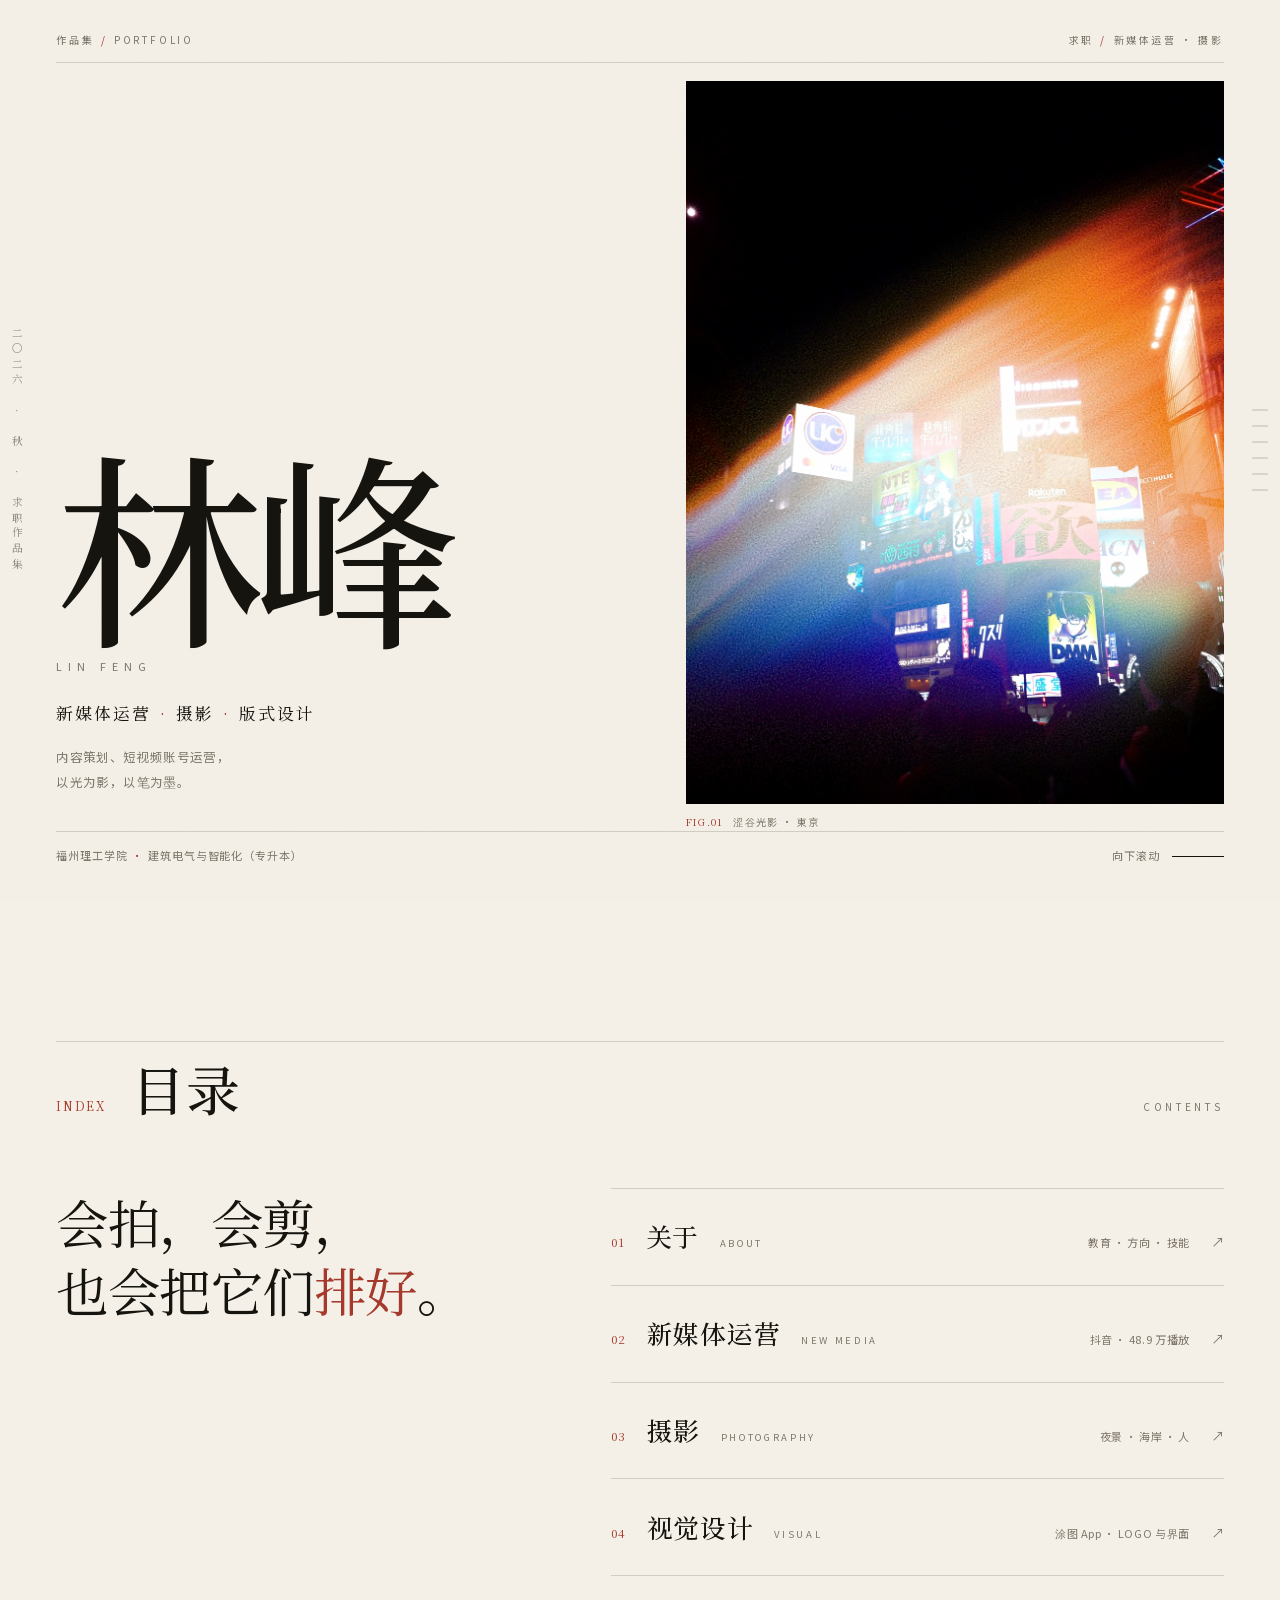
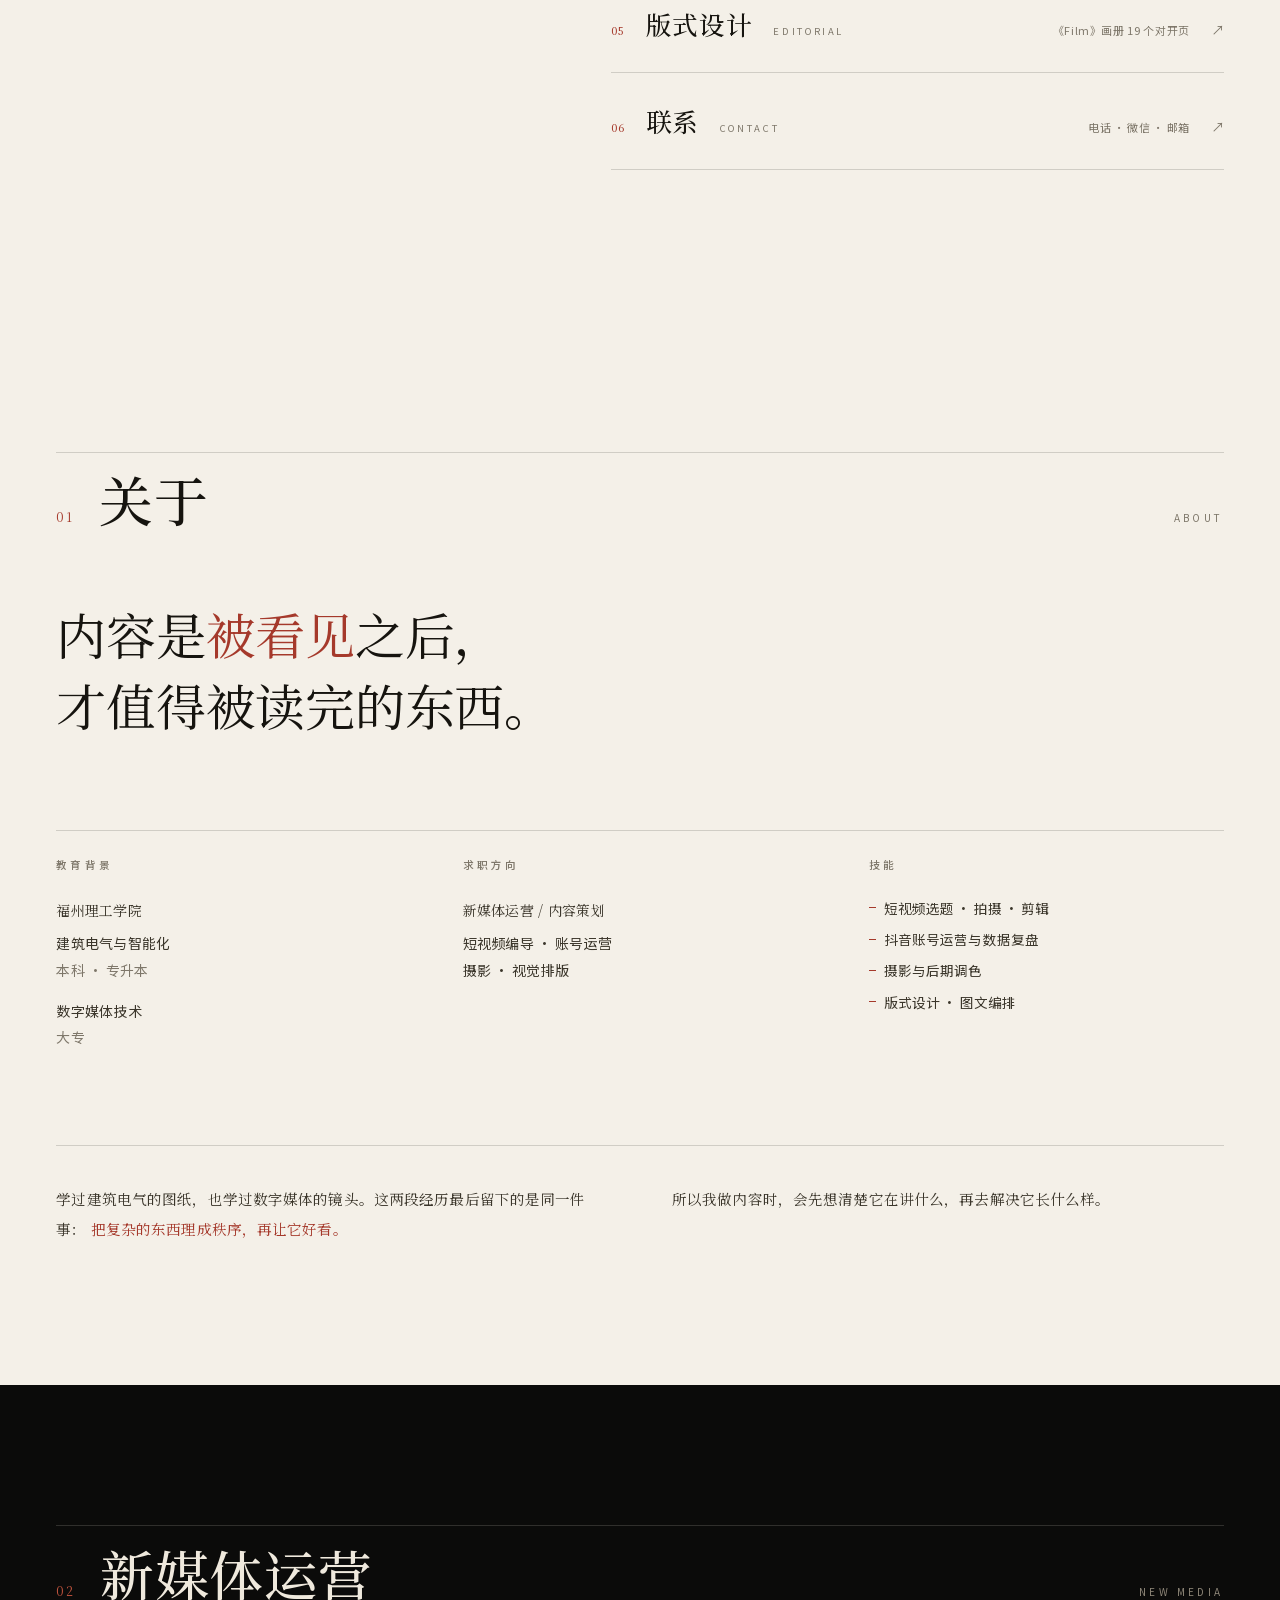
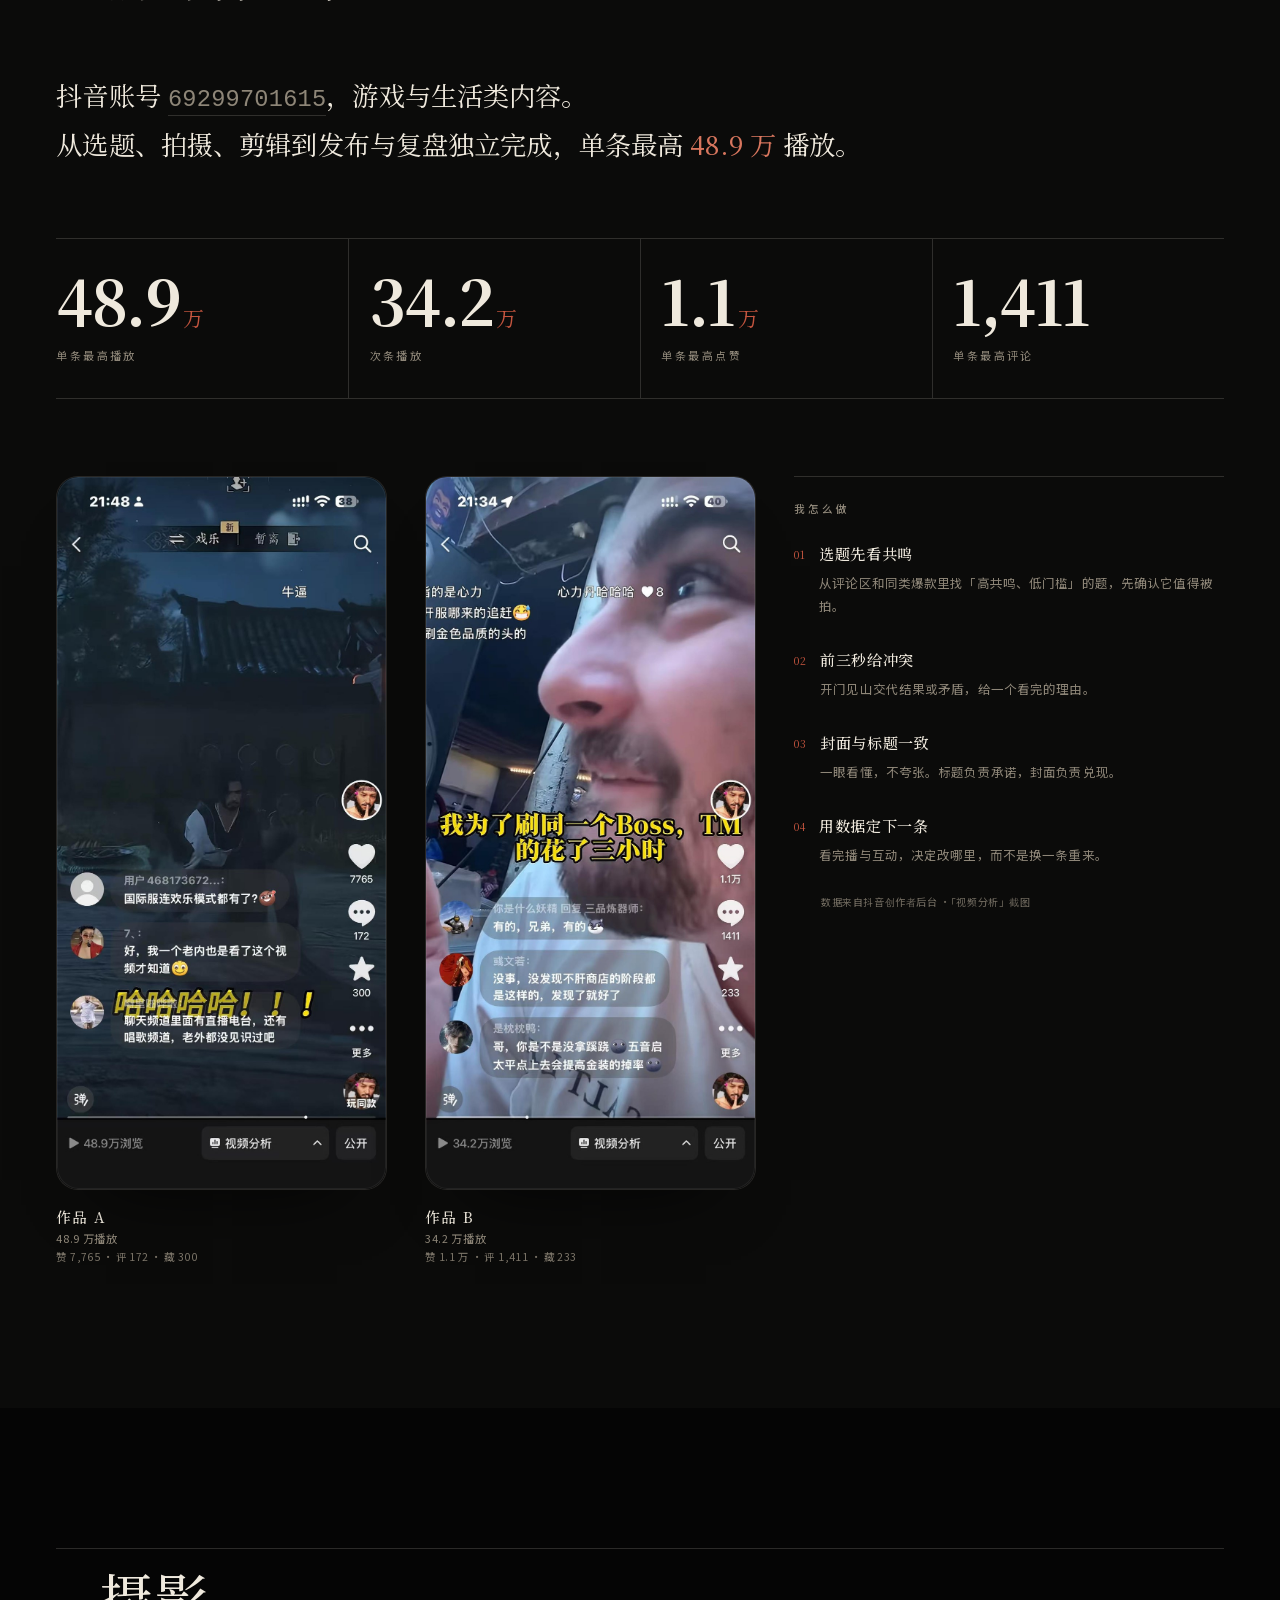
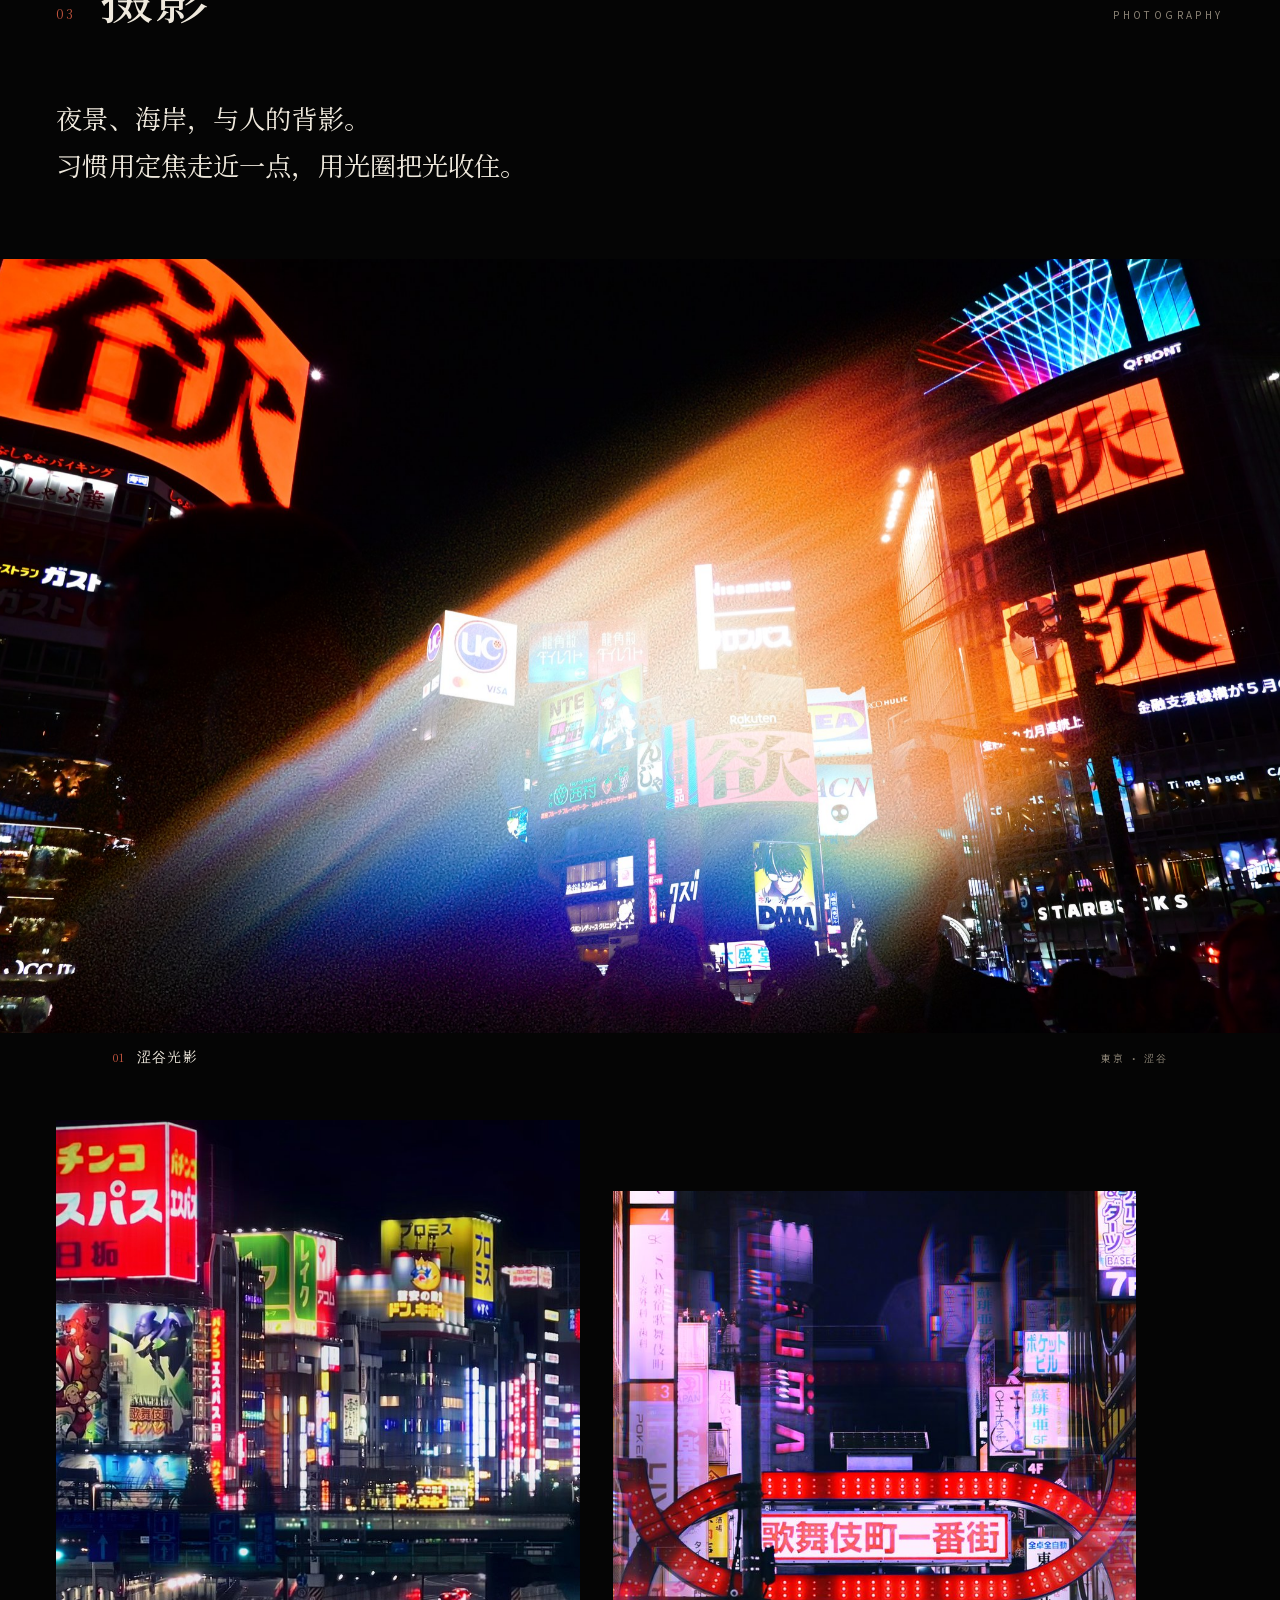
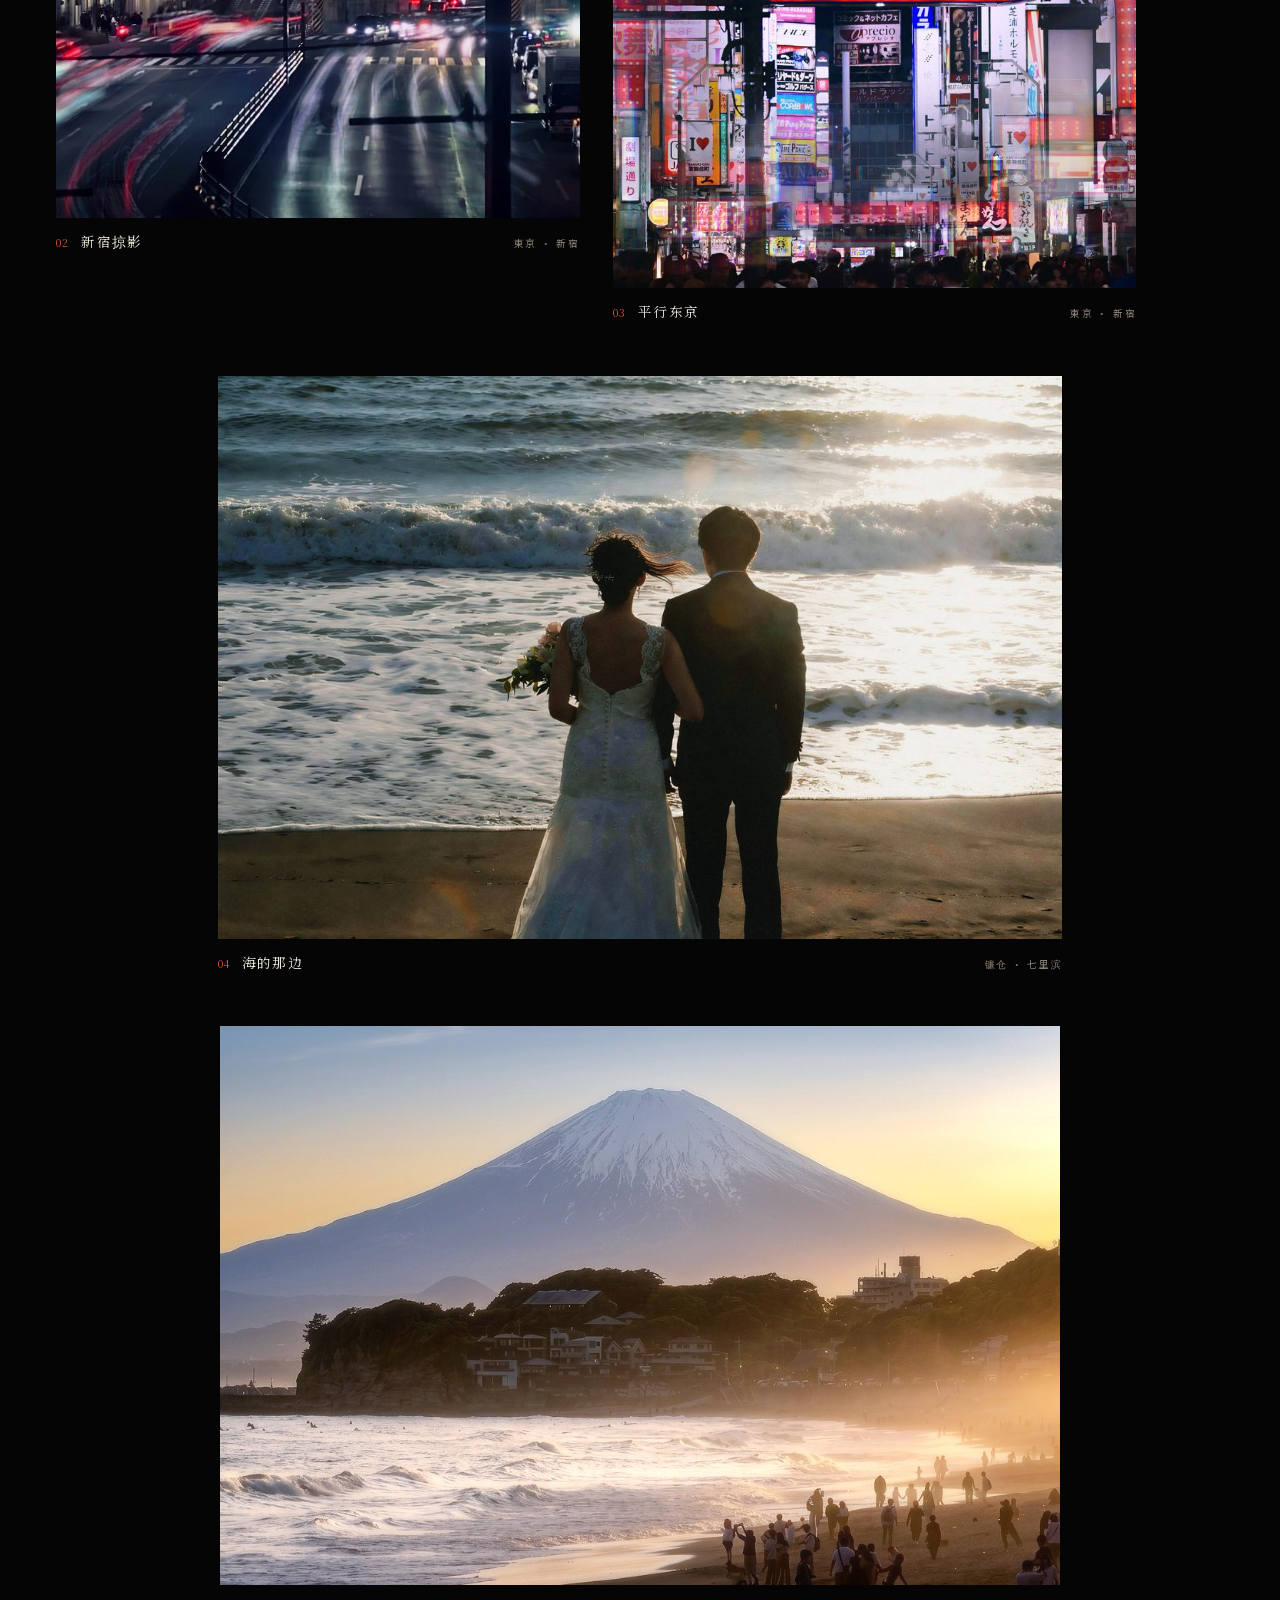
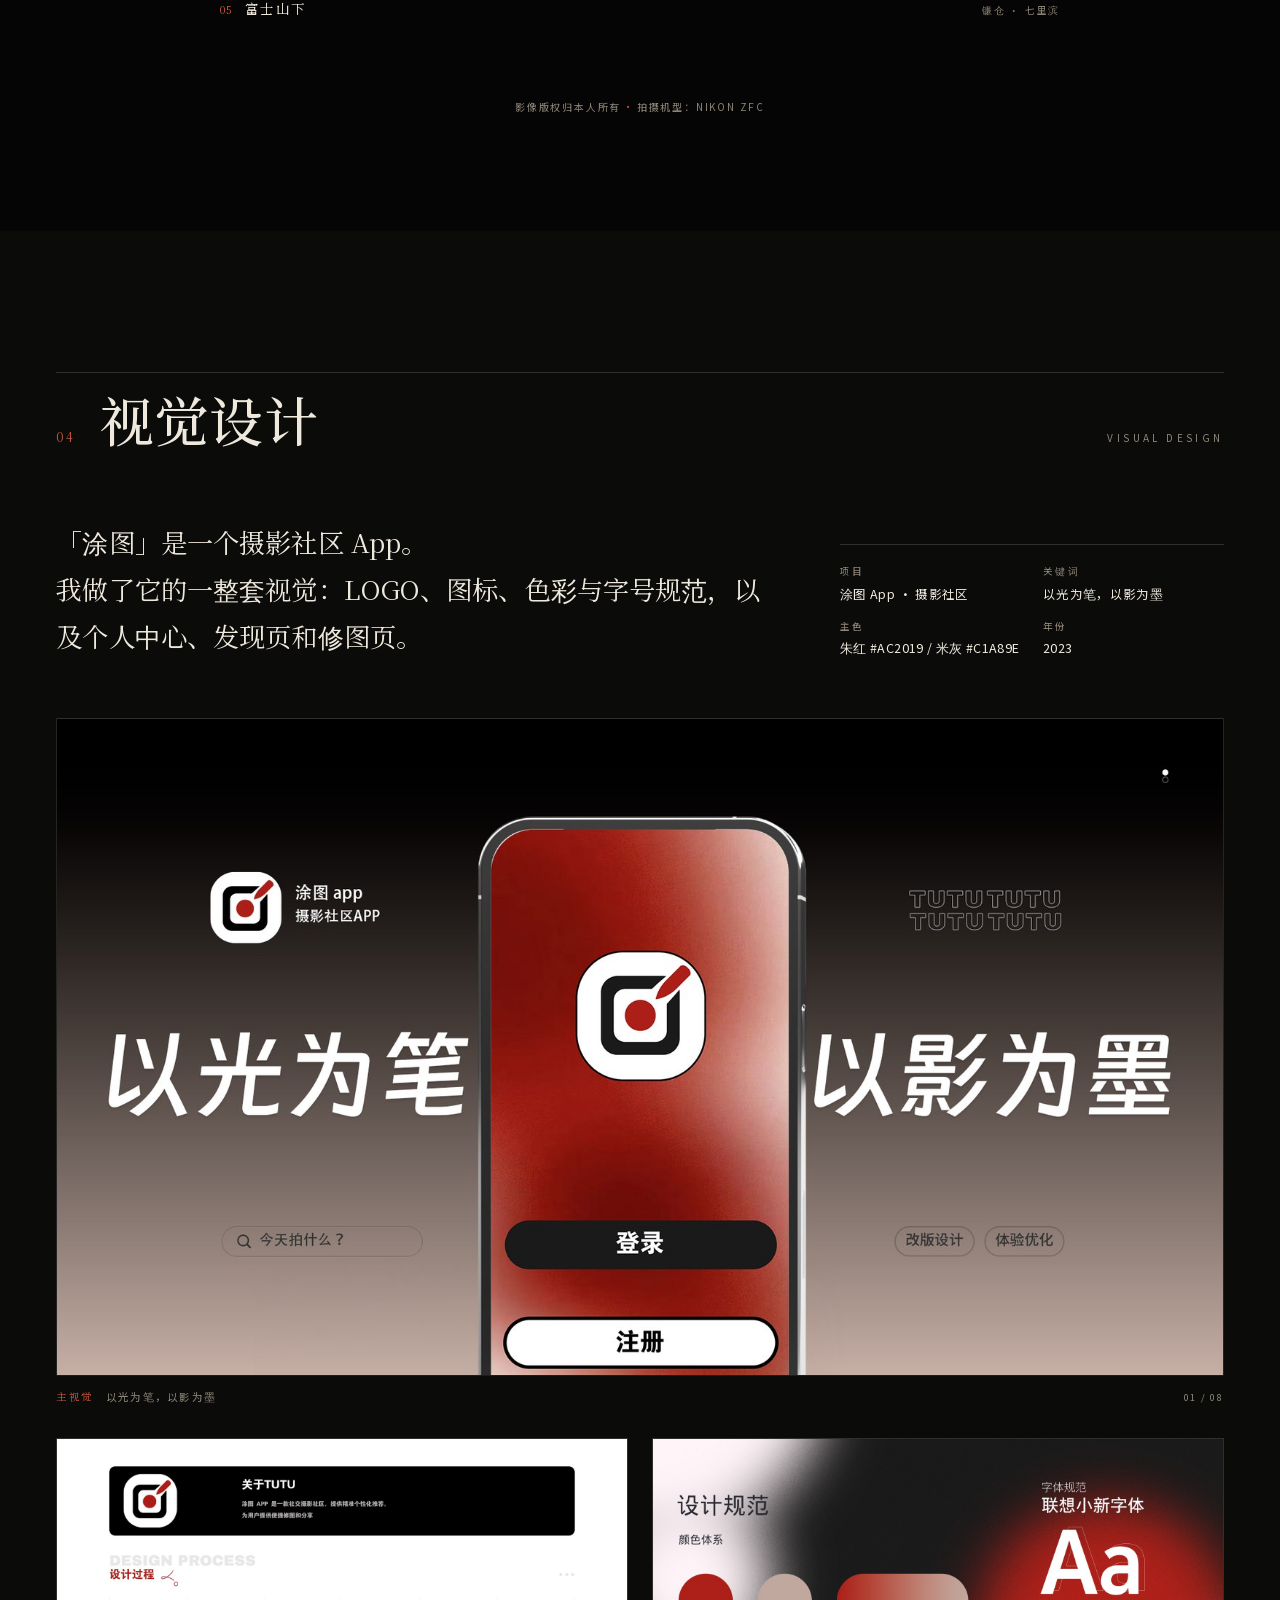
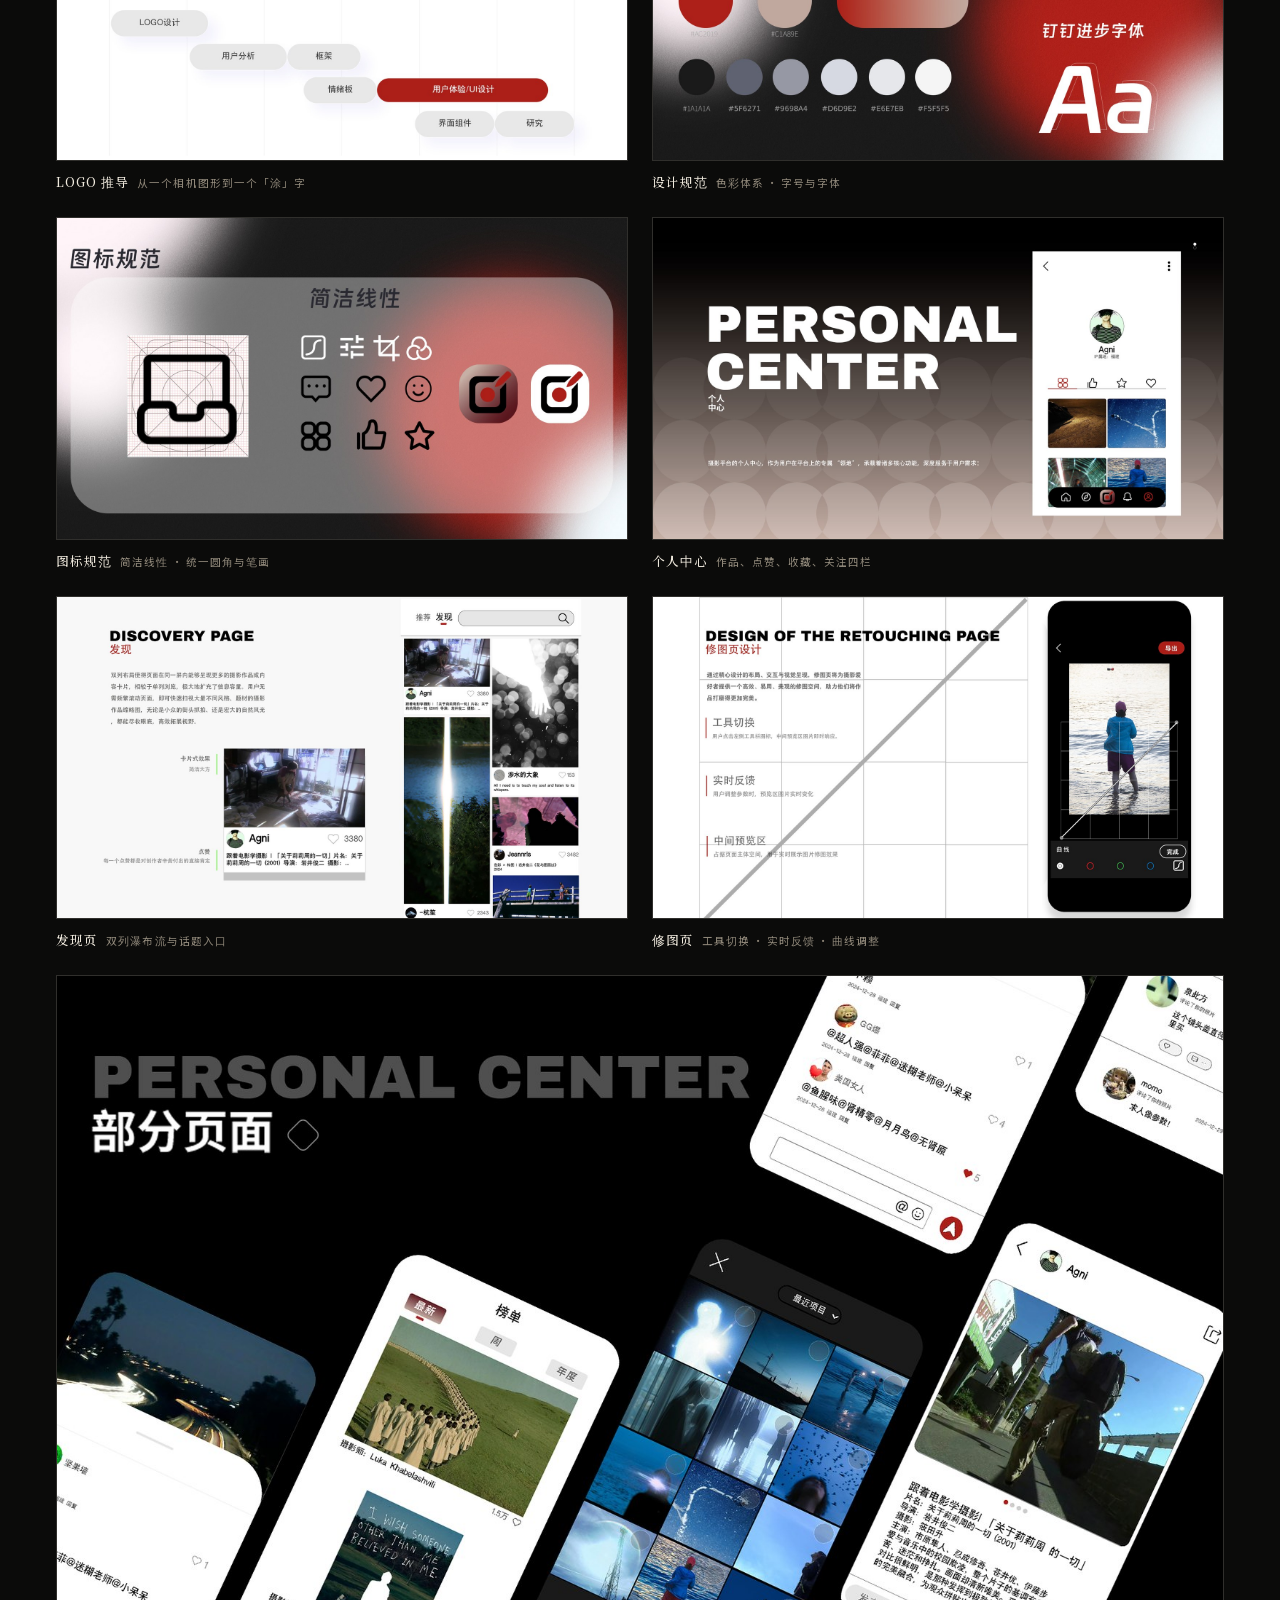
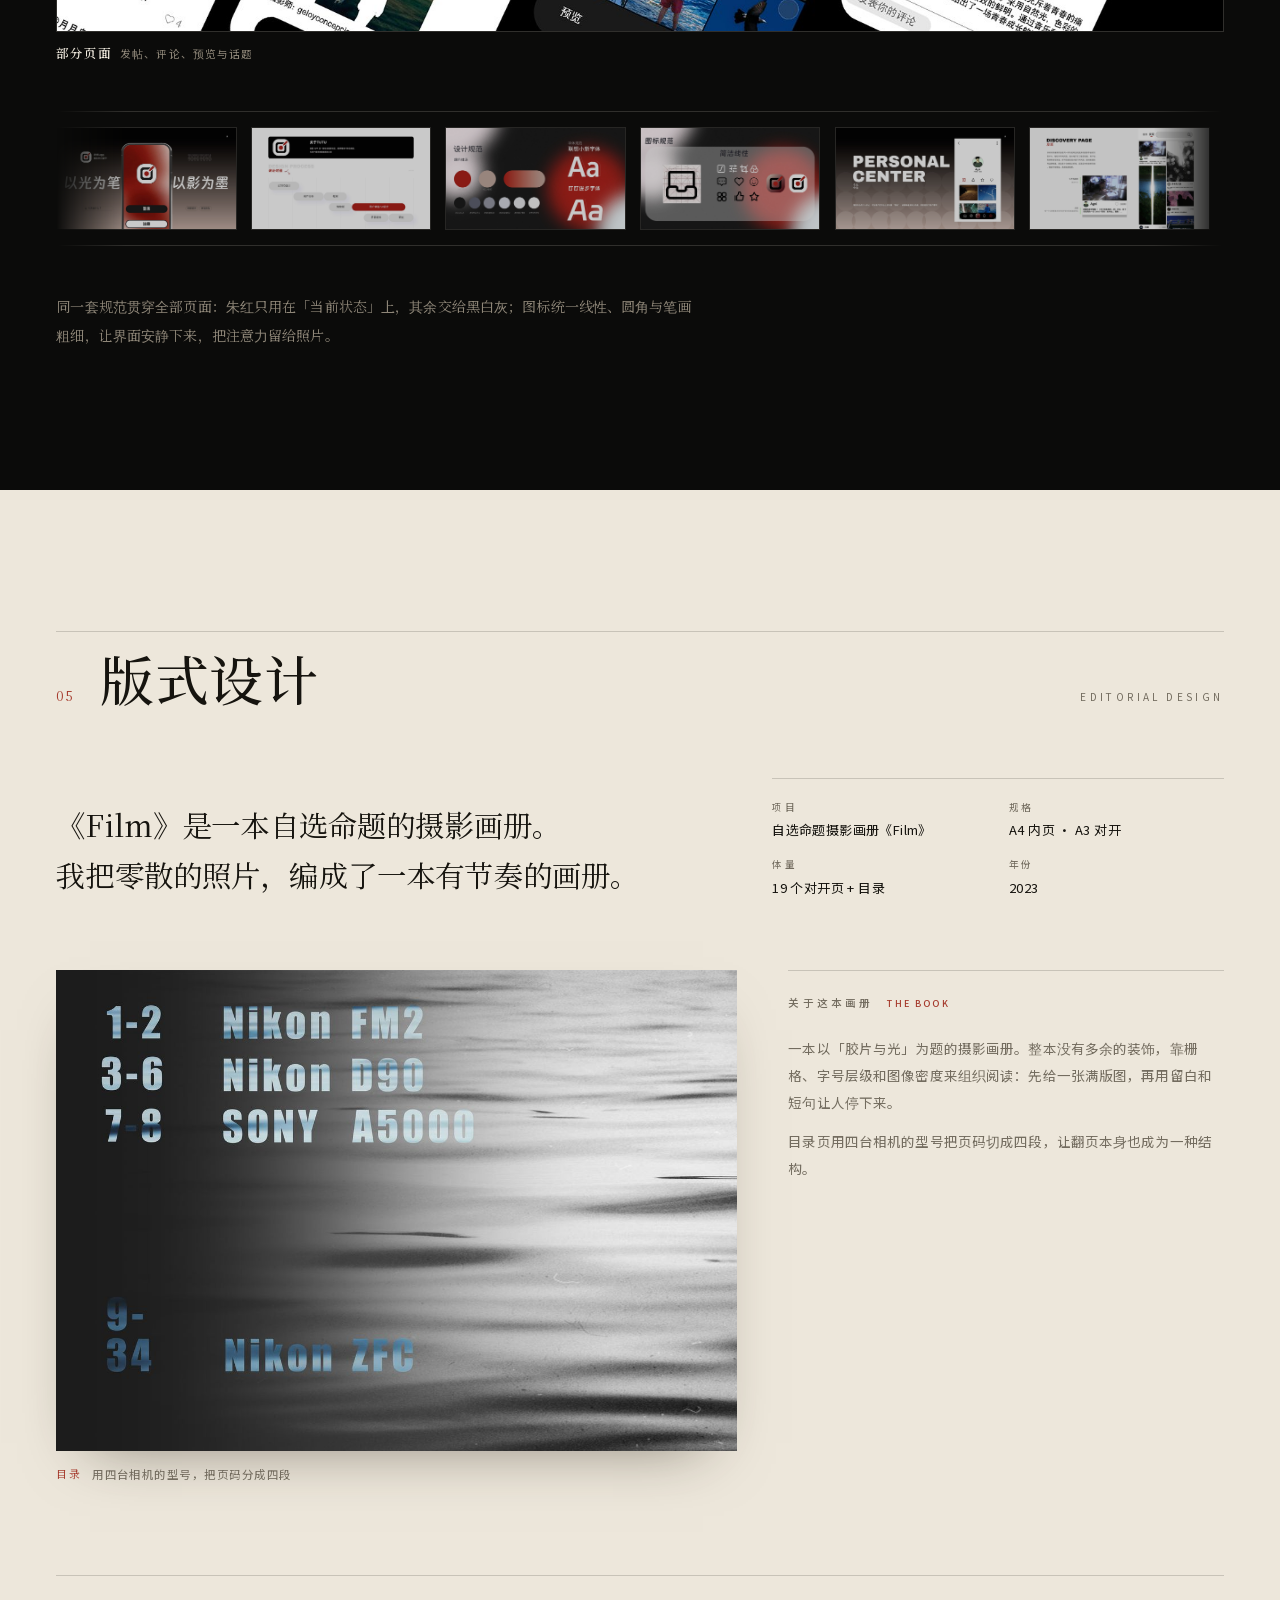
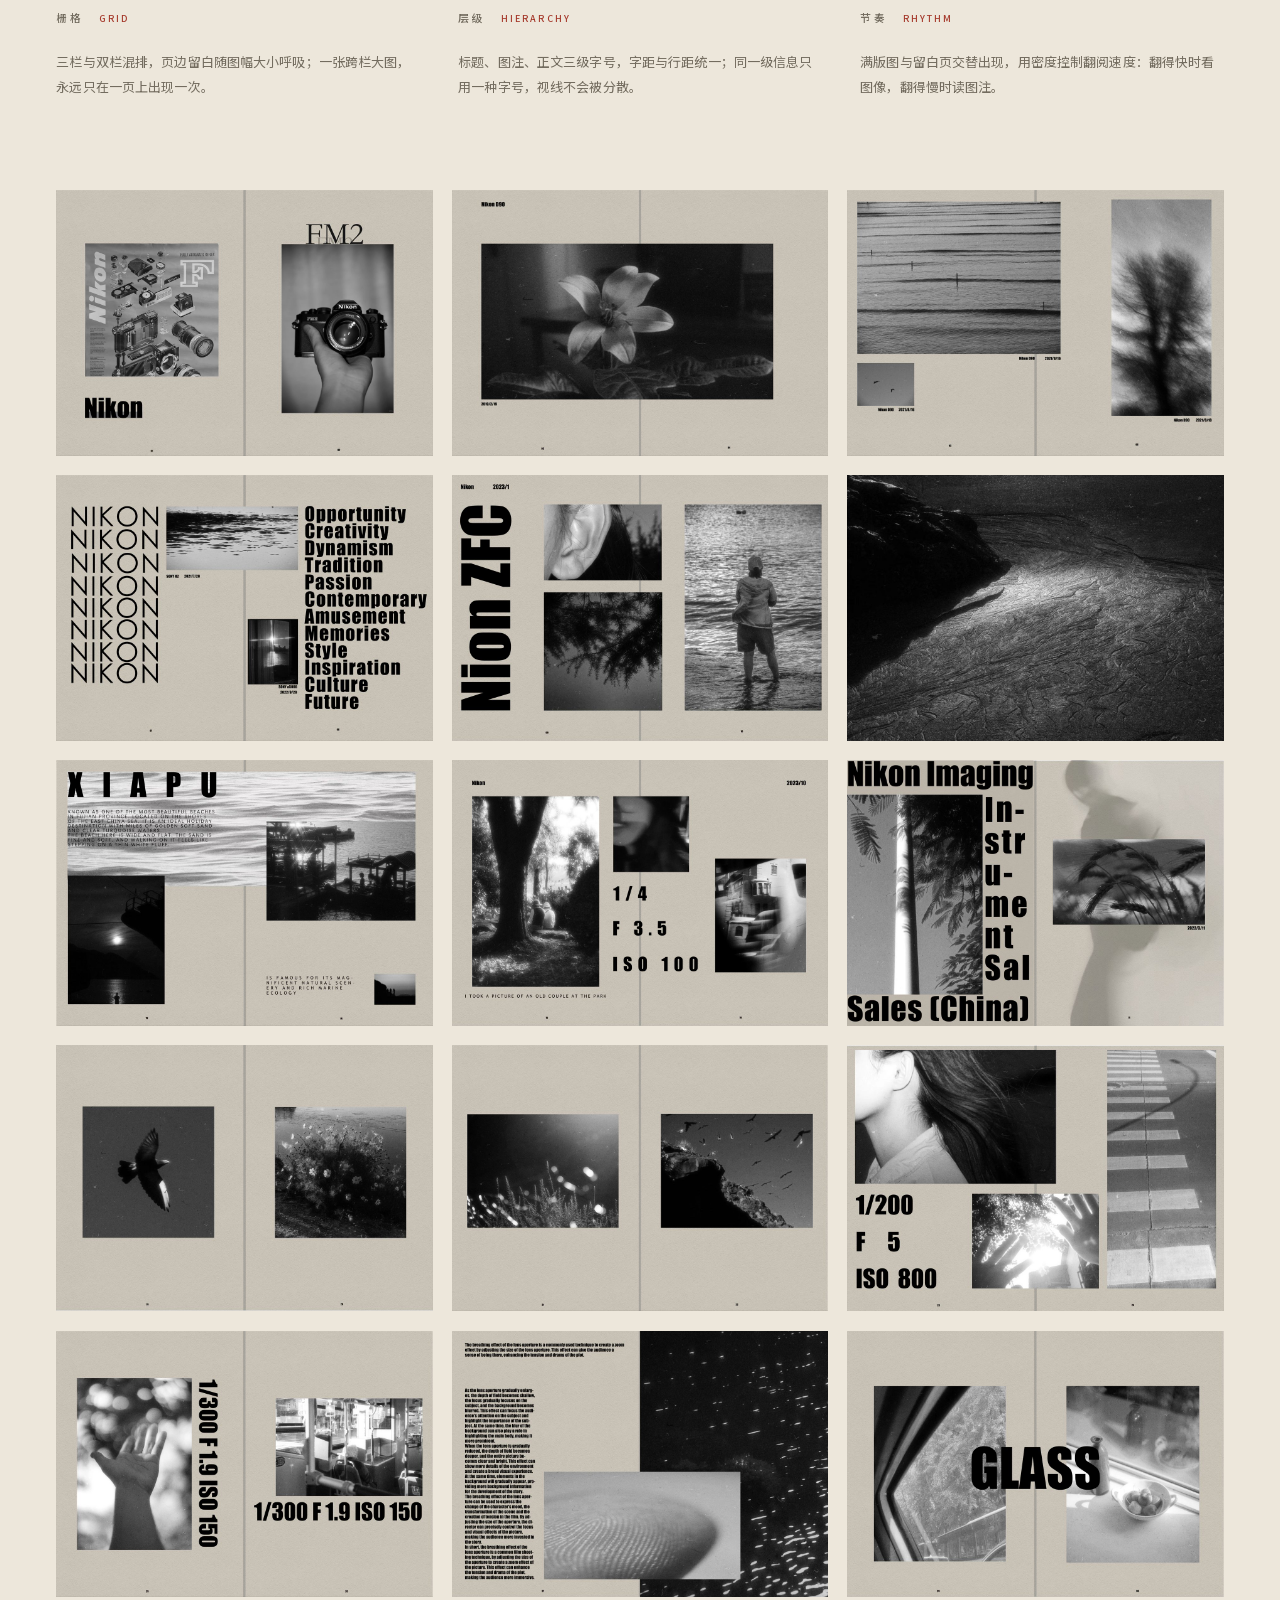
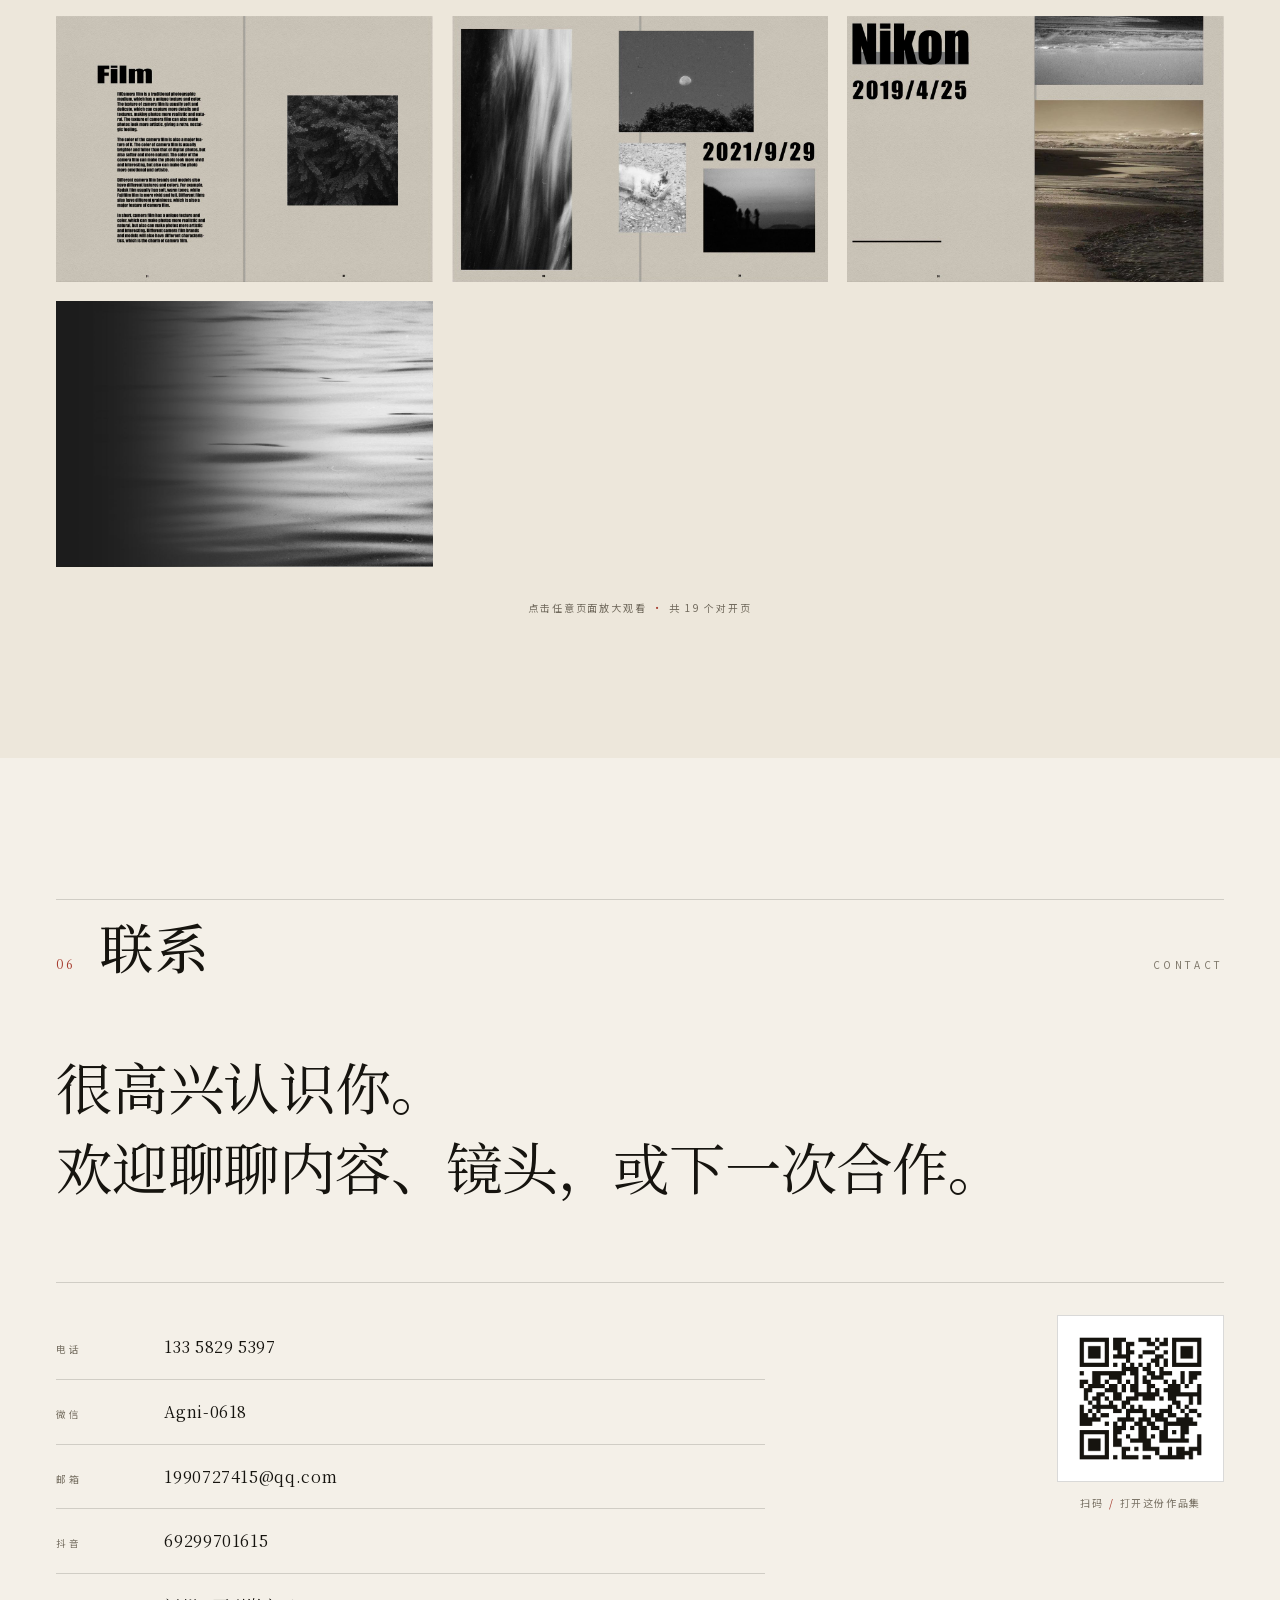
==== commit 9943bfe2: "作品集 2026：网页版 + A4 PDF" ====
--- a/index.html
+++ b/index.html
@@ -37,8 +37,8 @@
     <a href="#about"><i>01</i>关于</a>
     <a href="#media"><i>02</i>新媒体</a>
     <a href="#photo"><i>03</i>摄影</a>
-    <a href="#design"><i>04</i>排版</a>
-    <a href="#ui"><i>05</i>视觉</a>
+    <a href="#ui"><i>04</i>视觉</a>
+    <a href="#design"><i>05</i>排版</a>
     <a href="#contact"><i>06</i>联系</a>
   </nav>
   <a class="nav-index" href="#index">目录 <span>INDEX</span></a>
@@ -49,8 +49,8 @@
   <span class="rail-dot" data-for="about"><b>01</b></span>
   <span class="rail-dot" data-for="media"><b>02</b></span>
   <span class="rail-dot" data-for="photo"><b>03</b></span>
-  <span class="rail-dot" data-for="design"><b>04</b></span>
-  <span class="rail-dot" data-for="ui"><b>05</b></span>
+  <span class="rail-dot" data-for="ui"><b>04</b></span>
+  <span class="rail-dot" data-for="design"><b>05</b></span>
   <span class="rail-dot" data-for="contact"><b>06</b></span>
 </aside>
 
@@ -104,10 +104,10 @@
         <span class="toc-no">02</span><span class="toc-cn">新媒体运营</span><span class="toc-en">New Media</span><span class="toc-meta">抖音 · 48.9 万播放</span><span class="toc-arrow">↗</span></a></li>
       <li class="reveal"><a href="#photo">
         <span class="toc-no">03</span><span class="toc-cn">摄影</span><span class="toc-en">Photography</span><span class="toc-meta">夜景 · 海岸 · 人</span><span class="toc-arrow">↗</span></a></li>
+      <li class="reveal"><a href="#ui">
+        <span class="toc-no">04</span><span class="toc-cn">视觉设计</span><span class="toc-en">Visual</span><span class="toc-meta">涂图 App · LOGO 与界面</span><span class="toc-arrow">↗</span></a></li>
       <li class="reveal"><a href="#design">
-        <span class="toc-no">04</span><span class="toc-cn">版式设计</span><span class="toc-en">Editorial</span><span class="toc-meta">《Film》画册 19 个对开页</span><span class="toc-arrow">↗</span></a></li>
-      <li class="reveal"><a href="#ui">
-        <span class="toc-no">05</span><span class="toc-cn">视觉设计</span><span class="toc-en">Visual</span><span class="toc-meta">涂图 App · LOGO 与界面</span><span class="toc-arrow">↗</span></a></li>
+        <span class="toc-no">05</span><span class="toc-cn">版式设计</span><span class="toc-en">Editorial</span><span class="toc-meta">《Film》画册 19 个对开页</span><span class="toc-arrow">↗</span></a></li>
       <li class="reveal"><a href="#contact">
         <span class="toc-no">06</span><span class="toc-cn">联系</span><span class="toc-en">Contact</span><span class="toc-meta">电话 · 微信 · 邮箱</span><span class="toc-arrow">↗</span></a></li>
     </ol>
@@ -280,10 +280,92 @@
   <p class="photo-end reveal">影像版权归本人所有<span class="sep">·</span>拍摄机型：Nikon ZFC</p>
 </section>
 
-<!-- ============ 04 版式设计 ============ -->
+<!-- ============ 04 视觉设计 ============ -->
+<section class="sec sec-dark sec-ui" id="ui" aria-labelledby="t-ui">
+  <header class="sec-head reveal">
+    <span class="sec-no">04</span>
+    <h2 class="sec-title" id="t-ui">视觉设计</h2>
+    <span class="sec-en">Visual Design</span>
+  </header>
+
+  <div class="ui-intro">
+    <p class="ui-lead reveal">「涂图」是一个摄影社区 App。<br>
+      我做了它的一整套视觉：LOGO、图标、色彩与字号规范，以及个人中心、发现页和修图页。</p>
+    <dl class="ui-meta reveal">
+      <div><dt>项目</dt><dd>涂图 App · 摄影社区</dd></div>
+      <div><dt>关键词</dt><dd>以光为笔，以影为墨</dd></div>
+      <div><dt>主色</dt><dd>朱红 #AC2019 / 米灰 #C1A89E</dd></div>
+      <div><dt>年份</dt><dd>2023</dd></div>
+    </dl>
+  </div>
+
+  <figure class="ui-hero reveal" data-lb="ui" data-full="assets/img/ui/u01.jpg" data-cap="涂图 App 主视觉 · 以光为笔，以影为墨">
+    <img src="assets/img/ui/u01.jpg" width="1600" height="900" loading="lazy" alt="涂图 App 主视觉：红色手机界面与「以光为笔 以影为墨」">
+    <figcaption><span>主视觉</span>以光为笔，以影为墨 <i>01 / 08</i></figcaption>
+  </figure>
+
+  <div class="ui-grid">
+    <figure class="ui-slide reveal" data-lb="ui" data-full="assets/img/ui/u02.jpg" data-cap="LOGO 推导与项目背景">
+      <img src="assets/img/ui/u02.jpg" width="1600" height="900" loading="lazy" alt="涂图 App LOGO 推导与项目背景">
+      <figcaption><b>LOGO 推导</b>从一个相机图形到一个「涂」字</figcaption>
+    </figure>
+    <figure class="ui-slide reveal" data-lb="ui" data-full="assets/img/ui/u03.jpg" data-cap="设计规范 · 色彩体系与字体规范">
+      <img src="assets/img/ui/u03.jpg" width="1600" height="900" loading="lazy" alt="设计规范：色彩体系与字体规范">
+      <figcaption><b>设计规范</b>色彩体系 · 字号与字体</figcaption>
+    </figure>
+    <figure class="ui-slide reveal" data-lb="ui" data-full="assets/img/ui/u04.jpg" data-cap="图标规范 · 简洁线性">
+      <img src="assets/img/ui/u04.jpg" width="1600" height="900" loading="lazy" alt="图标规范：简洁线性图标与 LOGO 网格">
+      <figcaption><b>图标规范</b>简洁线性 · 统一圆角与笔画</figcaption>
+    </figure>
+    <figure class="ui-slide reveal" data-lb="ui" data-full="assets/img/ui/u05.jpg" data-cap="个人中心">
+      <img src="assets/img/ui/u05.jpg" width="1600" height="900" loading="lazy" alt="涂图 App 个人中心页面">
+      <figcaption><b>个人中心</b>作品、点赞、收藏、关注四栏</figcaption>
+    </figure>
+    <figure class="ui-slide reveal" data-lb="ui" data-full="assets/img/ui/u06.jpg" data-cap="发现页 DISCOVERY PAGE">
+      <img src="assets/img/ui/u06.jpg" width="1600" height="900" loading="lazy" alt="涂图 App 发现页">
+      <figcaption><b>发现页</b>双列瀑布流与话题入口</figcaption>
+    </figure>
+    <figure class="ui-slide reveal" data-lb="ui" data-full="assets/img/ui/u07.jpg" data-cap="修图页设计 · 工具切换与实时反馈">
+      <img src="assets/img/ui/u07.jpg" width="1600" height="900" loading="lazy" alt="涂图 App 修图页设计与说明">
+      <figcaption><b>修图页</b>工具切换 · 实时反馈 · 曲线调整</figcaption>
+    </figure>
+    <figure class="ui-slide ui-slide--wide reveal" data-lb="ui" data-full="assets/img/ui/u08.jpg" data-cap="部分页面一览">
+      <img src="assets/img/ui/u08.jpg" width="1600" height="900" loading="lazy" alt="涂图 App 部分页面拼贴">
+      <figcaption><b>部分页面</b>发帖、评论、预览与话题</figcaption>
+    </figure>
+  </div>
+
+    <div class="ui-marquee" aria-hidden="true">
+    <div class="ui-track">
+      <div class="ui-set">
+        <img src="assets/img/ui/u01.jpg" alt="" loading="lazy">
+        <img src="assets/img/ui/u02.jpg" alt="" loading="lazy">
+        <img src="assets/img/ui/u03.jpg" alt="" loading="lazy">
+        <img src="assets/img/ui/u04.jpg" alt="" loading="lazy">
+        <img src="assets/img/ui/u05.jpg" alt="" loading="lazy">
+        <img src="assets/img/ui/u06.jpg" alt="" loading="lazy">
+        <img src="assets/img/ui/u07.jpg" alt="" loading="lazy">
+        <img src="assets/img/ui/u08.jpg" alt="" loading="lazy">
+      </div>
+      <div class="ui-set">
+        <img src="assets/img/ui/u01.jpg" alt="" loading="lazy">
+        <img src="assets/img/ui/u02.jpg" alt="" loading="lazy">
+        <img src="assets/img/ui/u03.jpg" alt="" loading="lazy">
+        <img src="assets/img/ui/u04.jpg" alt="" loading="lazy">
+        <img src="assets/img/ui/u05.jpg" alt="" loading="lazy">
+        <img src="assets/img/ui/u06.jpg" alt="" loading="lazy">
+        <img src="assets/img/ui/u07.jpg" alt="" loading="lazy">
+        <img src="assets/img/ui/u08.jpg" alt="" loading="lazy">
+      </div>
+    </div>
+  </div>
+  <p class="ui-note reveal">同一套规范贯穿全部页面：朱红只用在「当前状态」上，其余交给黑白灰；图标统一线性、圆角与笔画粗细，让界面安静下来，把注意力留给照片。</p>
+</section>
+
+<!-- ============ 05 版式设计 ============ -->
 <section class="sec sec-design" id="design" aria-labelledby="t-design">
   <header class="sec-head reveal">
-    <span class="sec-no">04</span>
+    <span class="sec-no">05</span>
     <h2 class="sec-title" id="t-design">版式设计</h2>
     <span class="sec-en">Editorial Design</span>
   </header>
@@ -351,64 +433,6 @@
   <p class="spreads-hint reveal">点击任意页面放大观看 <span class="sep">·</span> 共 19 个对开页</p>
 </section>
 
-<!-- ============ 05 视觉设计 ============ -->
-<section class="sec sec-dark sec-ui" id="ui" aria-labelledby="t-ui">
-  <header class="sec-head reveal">
-    <span class="sec-no">05</span>
-    <h2 class="sec-title" id="t-ui">视觉设计</h2>
-    <span class="sec-en">Visual Design</span>
-  </header>
-
-  <div class="ui-intro">
-    <p class="ui-lead reveal">「涂图」是一个摄影社区 App。<br>
-      我做了它的一整套视觉：LOGO、图标、色彩与字号规范，以及个人中心、发现页和修图页。</p>
-    <dl class="ui-meta reveal">
-      <div><dt>项目</dt><dd>涂图 App · 摄影社区</dd></div>
-      <div><dt>关键词</dt><dd>以光为笔，以影为墨</dd></div>
-      <div><dt>主色</dt><dd>朱红 #AC2019 / 米灰 #C1A89E</dd></div>
-      <div><dt>年份</dt><dd>2023</dd></div>
-    </dl>
-  </div>
-
-  <figure class="ui-hero reveal" data-lb="ui" data-full="assets/img/ui/u01.jpg" data-cap="涂图 App 主视觉 · 以光为笔，以影为墨">
-    <img src="assets/img/ui/u01.jpg" width="1600" height="900" loading="lazy" alt="涂图 App 主视觉：红色手机界面与「以光为笔 以影为墨」">
-    <figcaption><span>主视觉</span>以光为笔，以影为墨 <i>01 / 08</i></figcaption>
-  </figure>
-
-  <div class="ui-grid">
-    <figure class="ui-slide" data-lb="ui" data-full="assets/img/ui/u02.jpg" data-cap="LOGO 推导与项目背景">
-      <img src="assets/img/ui/u02.jpg" width="1600" height="900" loading="lazy" alt="涂图 App LOGO 推导与项目背景">
-      <figcaption><b>LOGO 推导</b>从一个相机图形到一个「涂」字</figcaption>
-    </figure>
-    <figure class="ui-slide" data-lb="ui" data-full="assets/img/ui/u03.jpg" data-cap="设计规范 · 色彩体系与字体规范">
-      <img src="assets/img/ui/u03.jpg" width="1600" height="900" loading="lazy" alt="设计规范：色彩体系与字体规范">
-      <figcaption><b>设计规范</b>色彩体系 · 字号与字体</figcaption>
-    </figure>
-    <figure class="ui-slide" data-lb="ui" data-full="assets/img/ui/u04.jpg" data-cap="图标规范 · 简洁线性">
-      <img src="assets/img/ui/u04.jpg" width="1600" height="900" loading="lazy" alt="图标规范：简洁线性图标与 LOGO 网格">
-      <figcaption><b>图标规范</b>简洁线性 · 统一圆角与笔画</figcaption>
-    </figure>
-    <figure class="ui-slide" data-lb="ui" data-full="assets/img/ui/u05.jpg" data-cap="个人中心">
-      <img src="assets/img/ui/u05.jpg" width="1600" height="900" loading="lazy" alt="涂图 App 个人中心页面">
-      <figcaption><b>个人中心</b>作品、点赞、收藏、关注四栏</figcaption>
-    </figure>
-    <figure class="ui-slide" data-lb="ui" data-full="assets/img/ui/u06.jpg" data-cap="发现页 DISCOVERY PAGE">
-      <img src="assets/img/ui/u06.jpg" width="1600" height="900" loading="lazy" alt="涂图 App 发现页">
-      <figcaption><b>发现页</b>双列瀑布流与话题入口</figcaption>
-    </figure>
-    <figure class="ui-slide" data-lb="ui" data-full="assets/img/ui/u07.jpg" data-cap="修图页设计 · 工具切换与实时反馈">
-      <img src="assets/img/ui/u07.jpg" width="1600" height="900" loading="lazy" alt="涂图 App 修图页设计与说明">
-      <figcaption><b>修图页</b>工具切换 · 实时反馈 · 曲线调整</figcaption>
-    </figure>
-    <figure class="ui-slide ui-slide--wide" data-lb="ui" data-full="assets/img/ui/u08.jpg" data-cap="部分页面一览">
-      <img src="assets/img/ui/u08.jpg" width="1600" height="900" loading="lazy" alt="涂图 App 部分页面拼贴">
-      <figcaption><b>部分页面</b>发帖、评论、预览与话题</figcaption>
-    </figure>
-  </div>
-
-  <p class="ui-note reveal">同一套规范贯穿全部页面：朱红只用在「当前状态」上，其余交给黑白灰；图标统一线性、圆角与笔画粗细，让界面安静下来，把注意力留给照片。</p>
-</section>
-
 <!-- ============ 06 联系 ============ -->
 <section class="sec sec-contact" id="contact" aria-labelledby="t-contact">
   <header class="sec-head reveal">
--- a/assets/css/site.css
+++ b/assets/css/site.css
@@ -660,6 +660,45 @@
   margin:clamp(26px,4vw,46px) 0 0; max-width:46em;
   font-family:var(--serif); font-size:clamp(14px,1.08vw,16px);
   line-height:2.05; color:var(--muted);
+}
+
+/* 涂图章节：动效 */
+.ui-hero{overflow:hidden}
+.js .ui-hero img{
+  clip-path:inset(0 100% 0 0);
+  transform:scale(1.045);
+  transition:clip-path 1.5s var(--ease-out),transform 1.7s var(--ease-out);
+}
+.js .ui-hero.is-in img{clip-path:inset(0 0 0 0);transform:scale(1)}
+.ui-slide{transition:transform .7s var(--ease)}
+.ui-slide img{transition:transform 1.3s var(--ease),border-color .5s}
+.ui-slide:hover img{transform:scale(1.018);border-color:rgba(239,233,221,.42)}
+.ui-slide figcaption b{transition:color .4s}
+.ui-slide:hover figcaption b{color:var(--accent)}
+
+.ui-marquee{
+  position:relative; overflow:hidden;
+  margin-top:clamp(24px,3.6vw,46px);
+  padding:clamp(9px,1.3vw,15px) 0;
+  border-top:1px solid var(--ln); border-bottom:1px solid var(--ln);
+  -webkit-mask-image:linear-gradient(90deg,transparent,#000 6%,#000 94%,transparent);
+  mask-image:linear-gradient(90deg,transparent,#000 6%,#000 94%,transparent);
+}
+.ui-track{
+  display:flex; align-items:center; width:max-content;
+  animation:ui-marquee 54s linear infinite;
+}
+.ui-set{display:flex;align-items:center;gap:clamp(8px,1.1vw,16px);padding-right:clamp(8px,1.1vw,16px)}
+.ui-set img{
+  display:block; height:clamp(66px,8vw,116px); width:auto;
+  border:1px solid var(--ln); opacity:.78;
+  transition:opacity .45s var(--ease);
+}
+.ui-marquee:hover .ui-track{animation-play-state:paused}
+.ui-marquee:hover .ui-set img{opacity:1}
+@keyframes ui-marquee{
+  from{transform:translate3d(0,0,0)}
+  to{transform:translate3d(-50%,0,0)}
 }
 
 /* ---------- 05 联系 ---------- */
@@ -862,6 +901,9 @@
   .js .reveal{opacity:1;transform:none;transition:none}
   .scroll-line{animation:none}
   .ph img,.spread img,.nav,.lb,.cover-photo img{transition:none !important}
+  .js .ui-hero img{clip-path:none;transform:none;transition:none}
+  .ui-track{animation:none}
+  .ui-slide img{transition:none}
 }
 
 /* ---------- 打印（备用，PDF 用 print.html） ---------- */
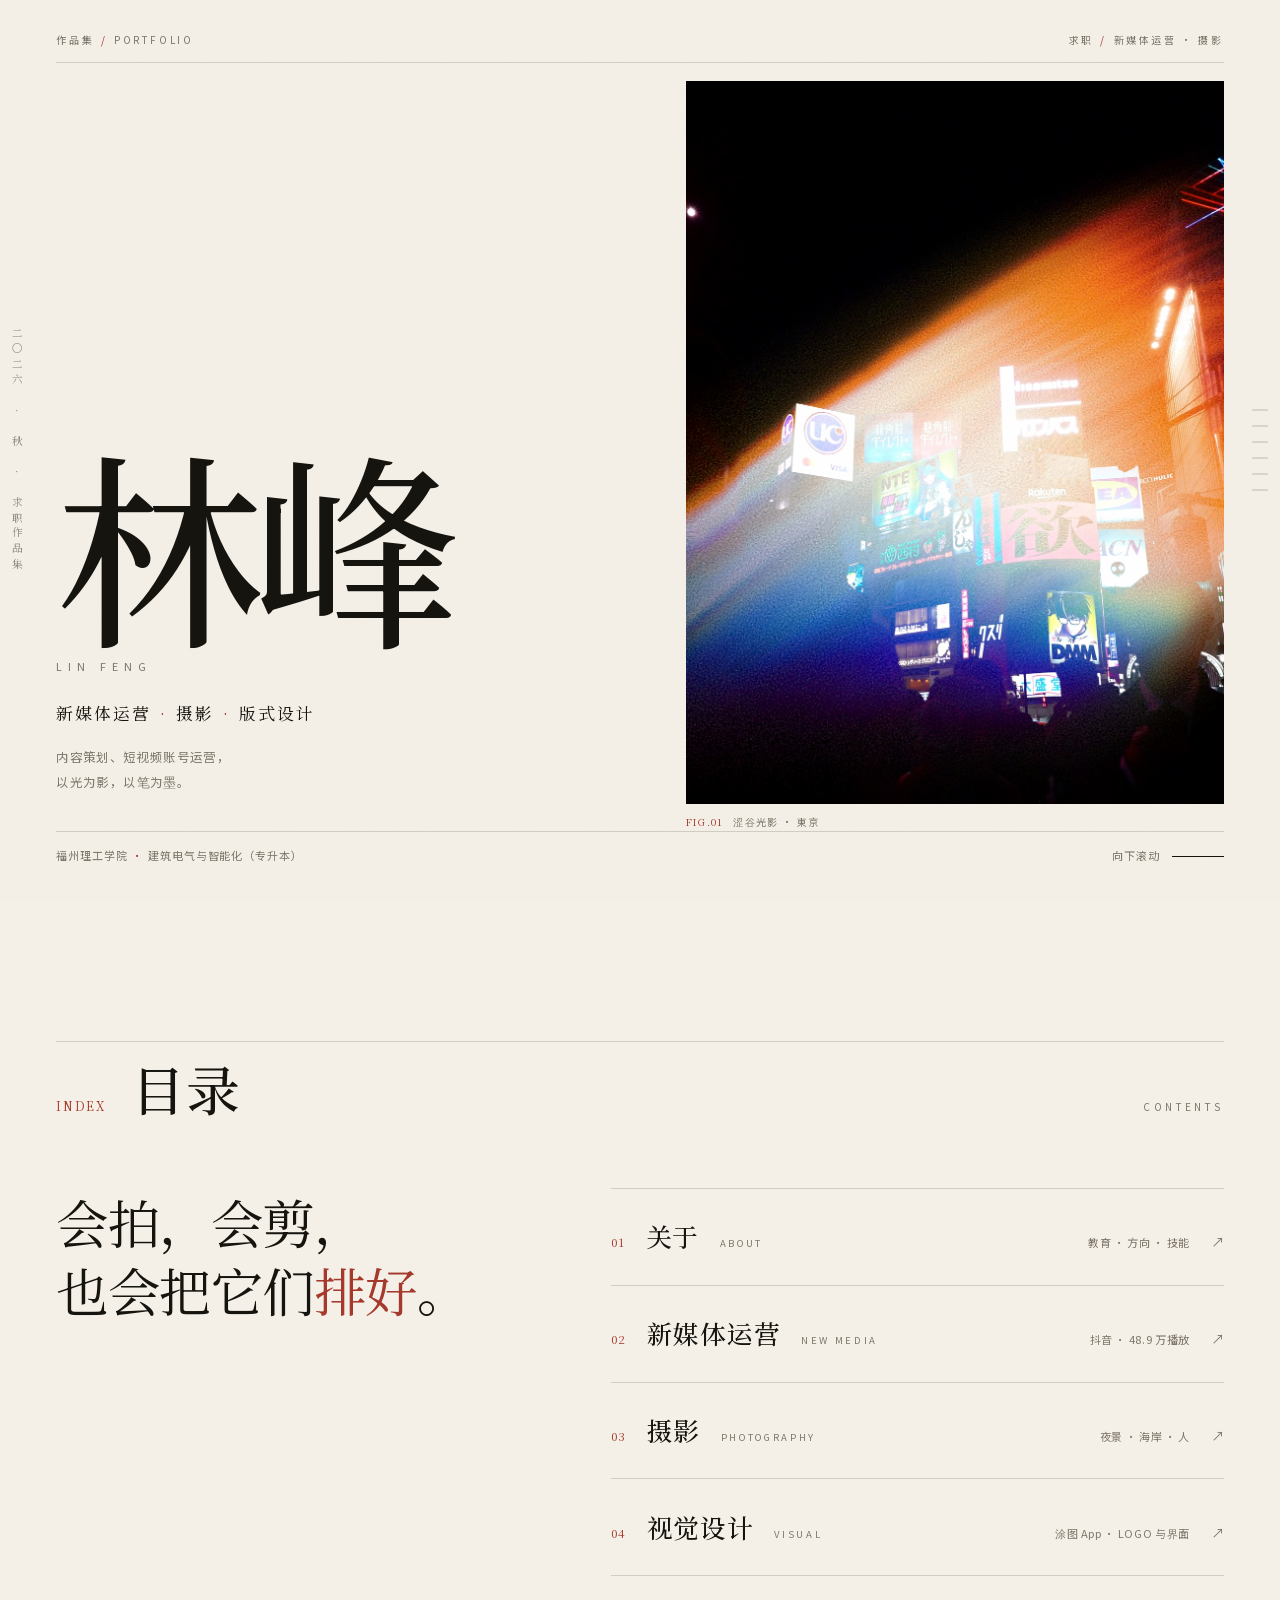
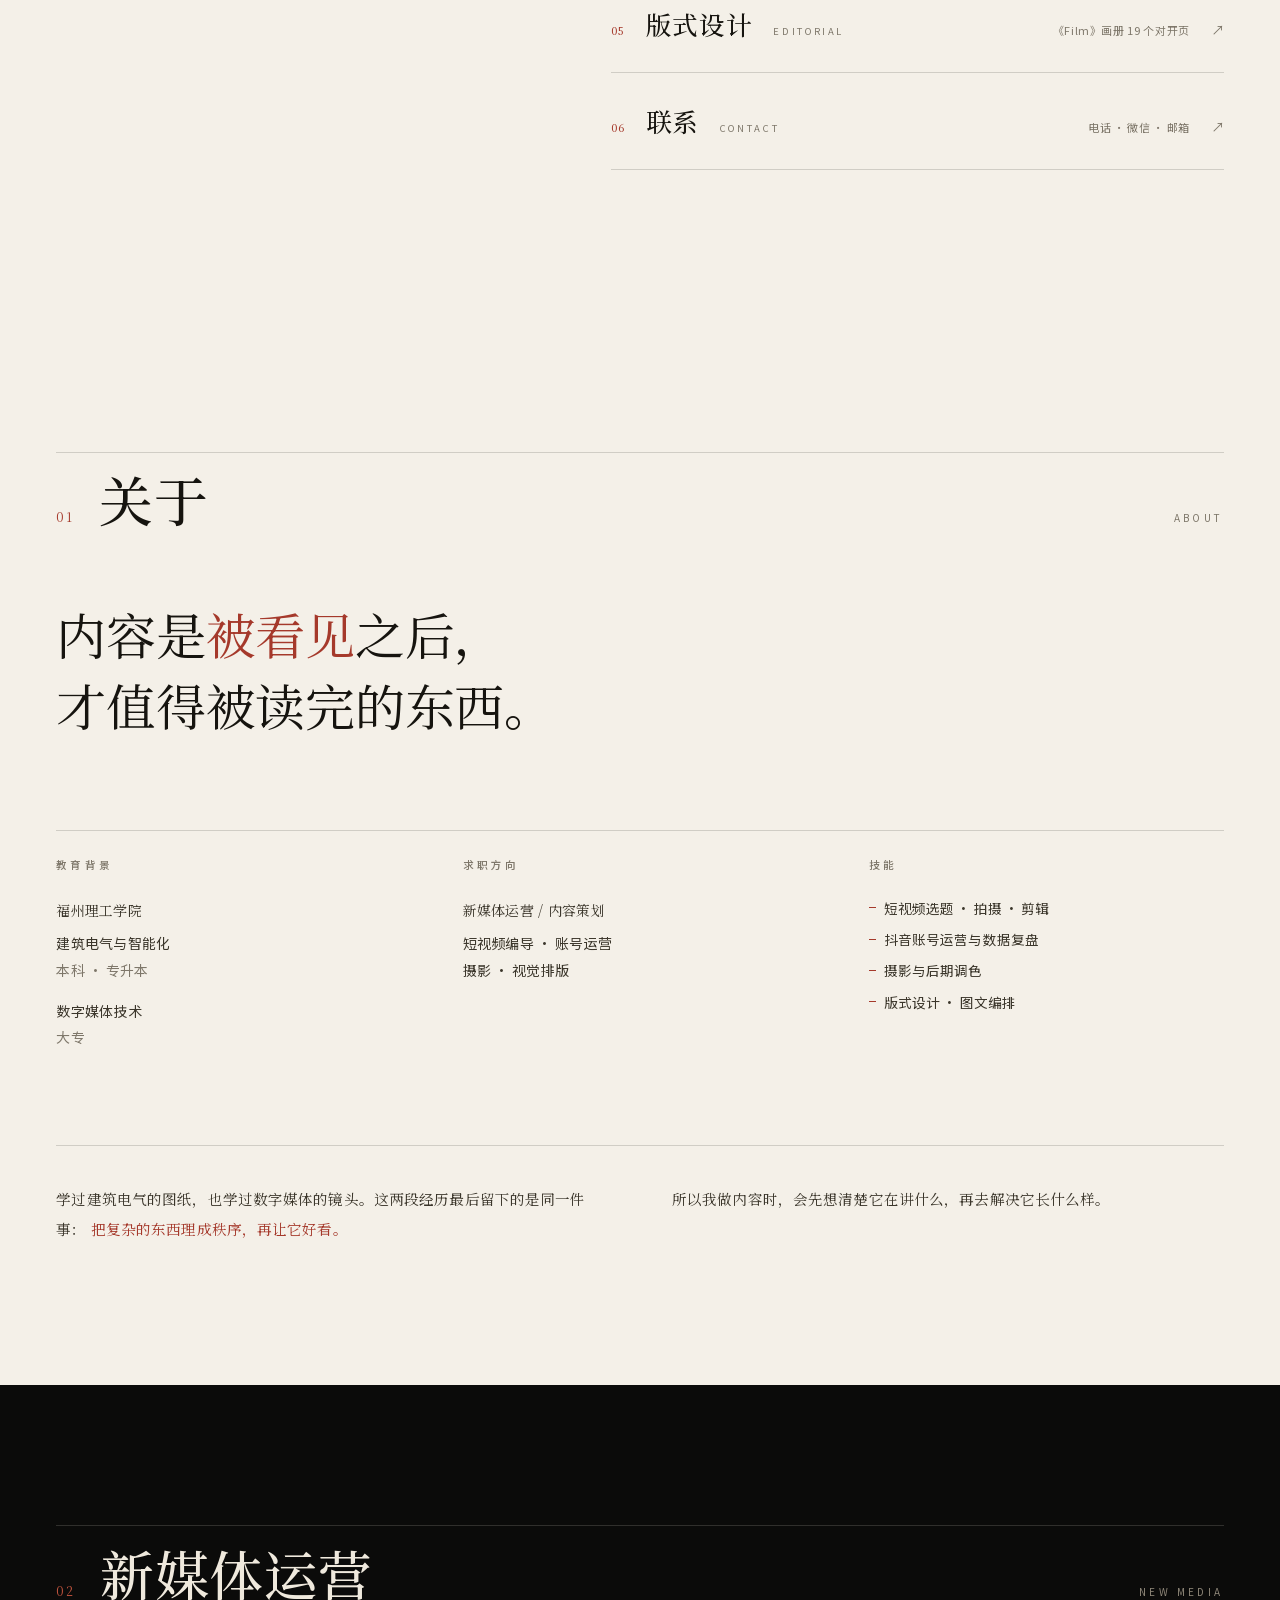
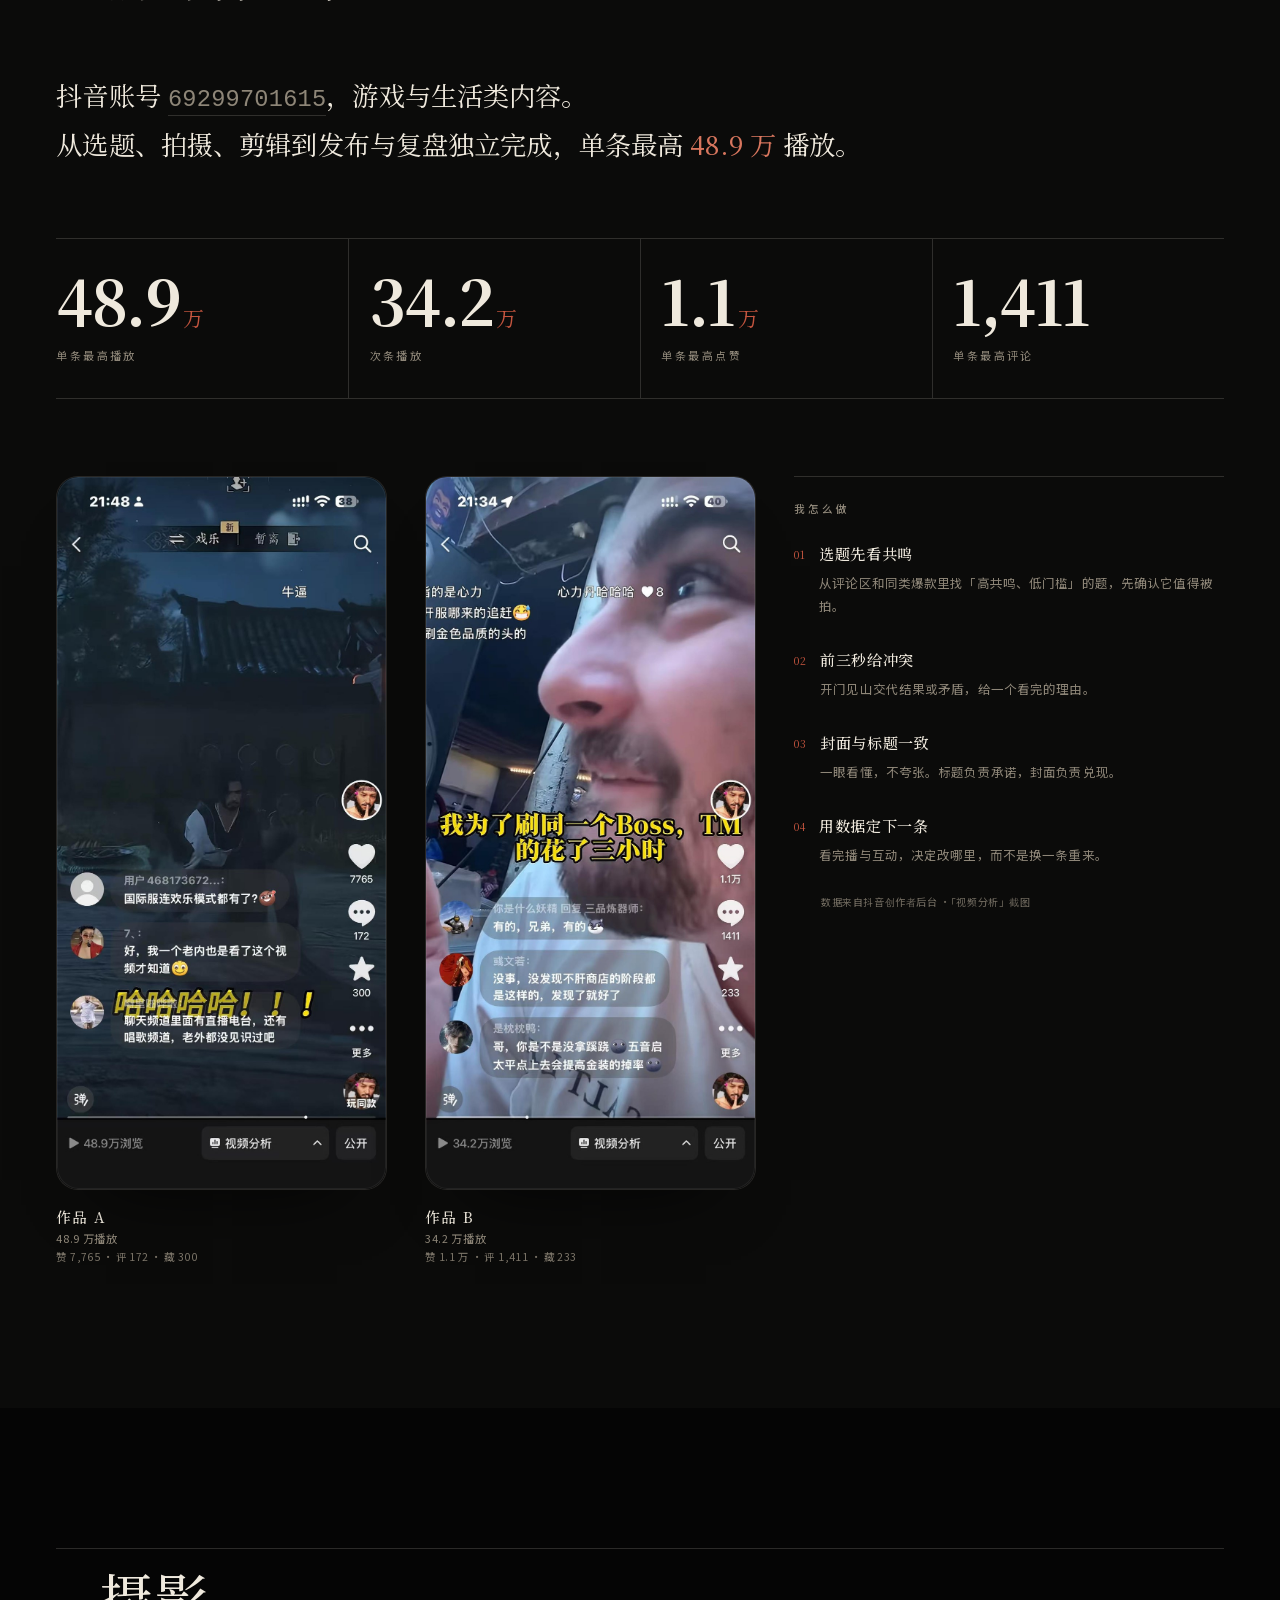
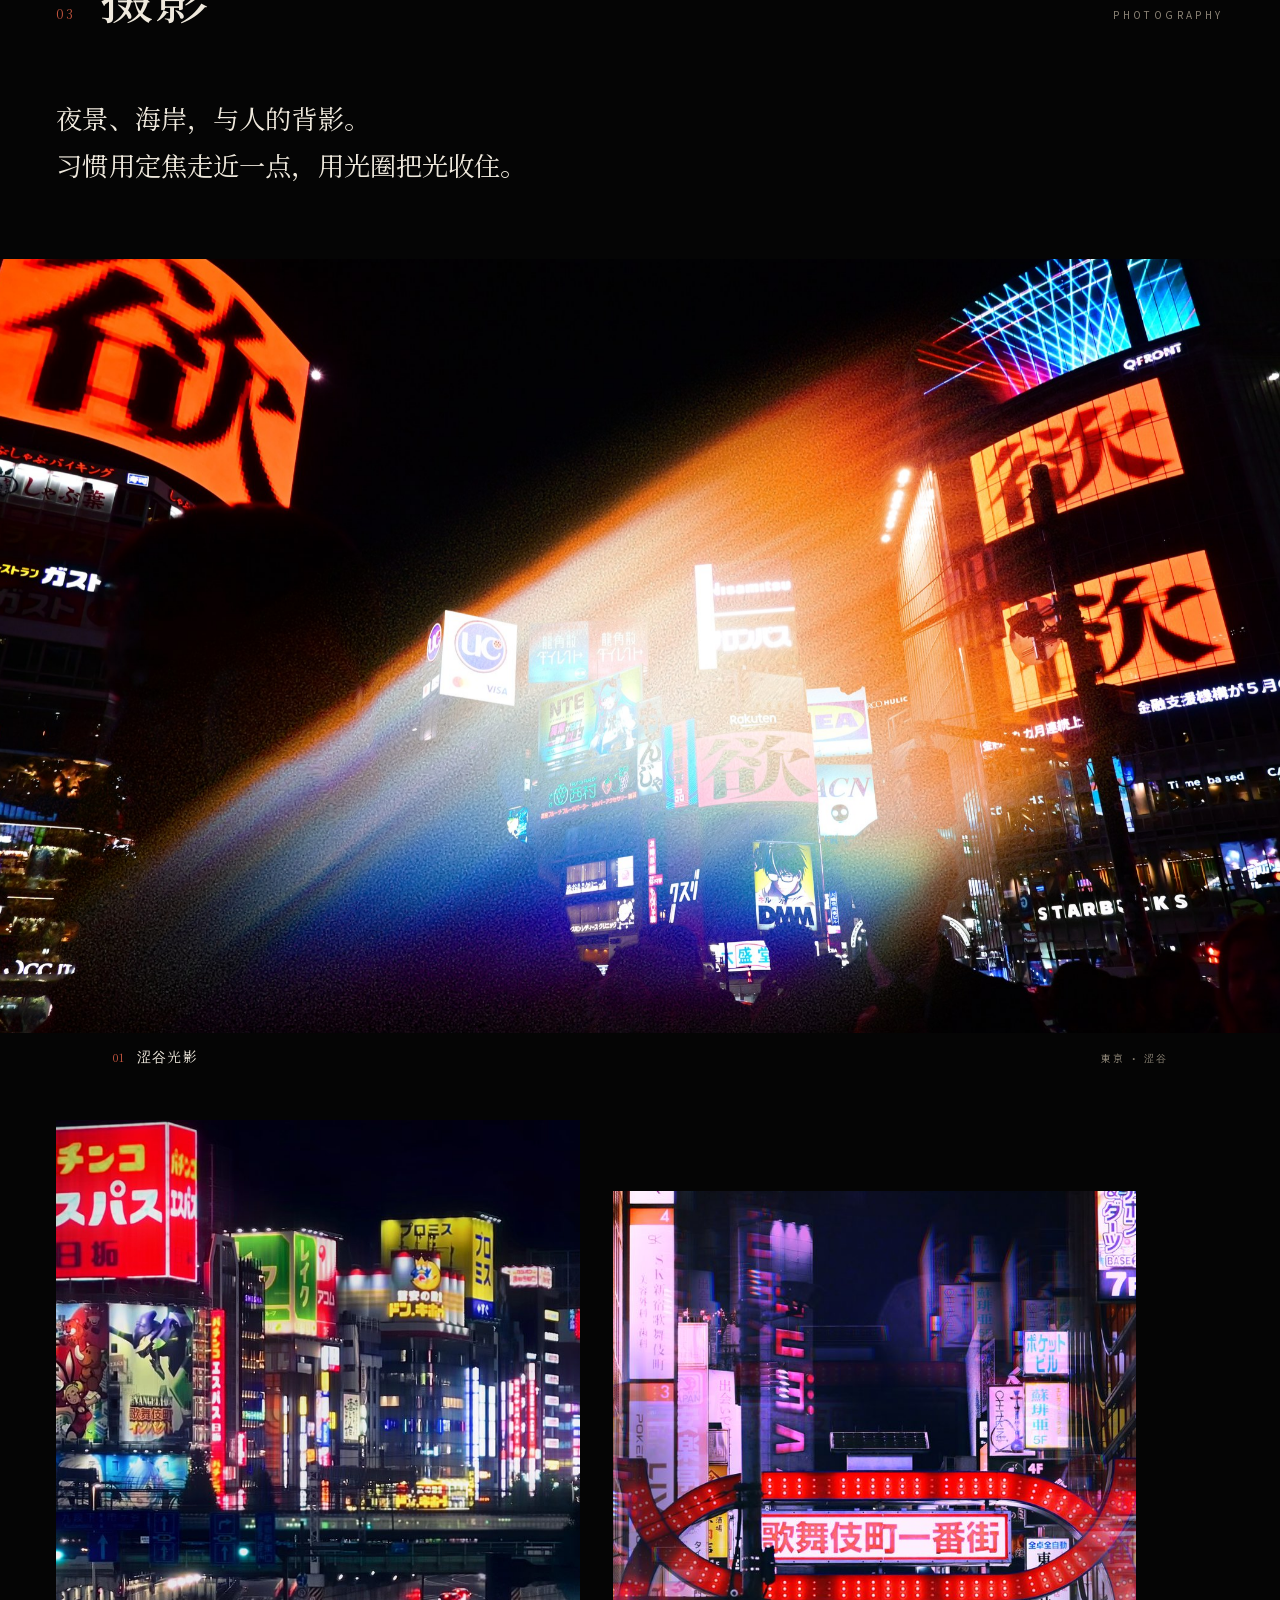
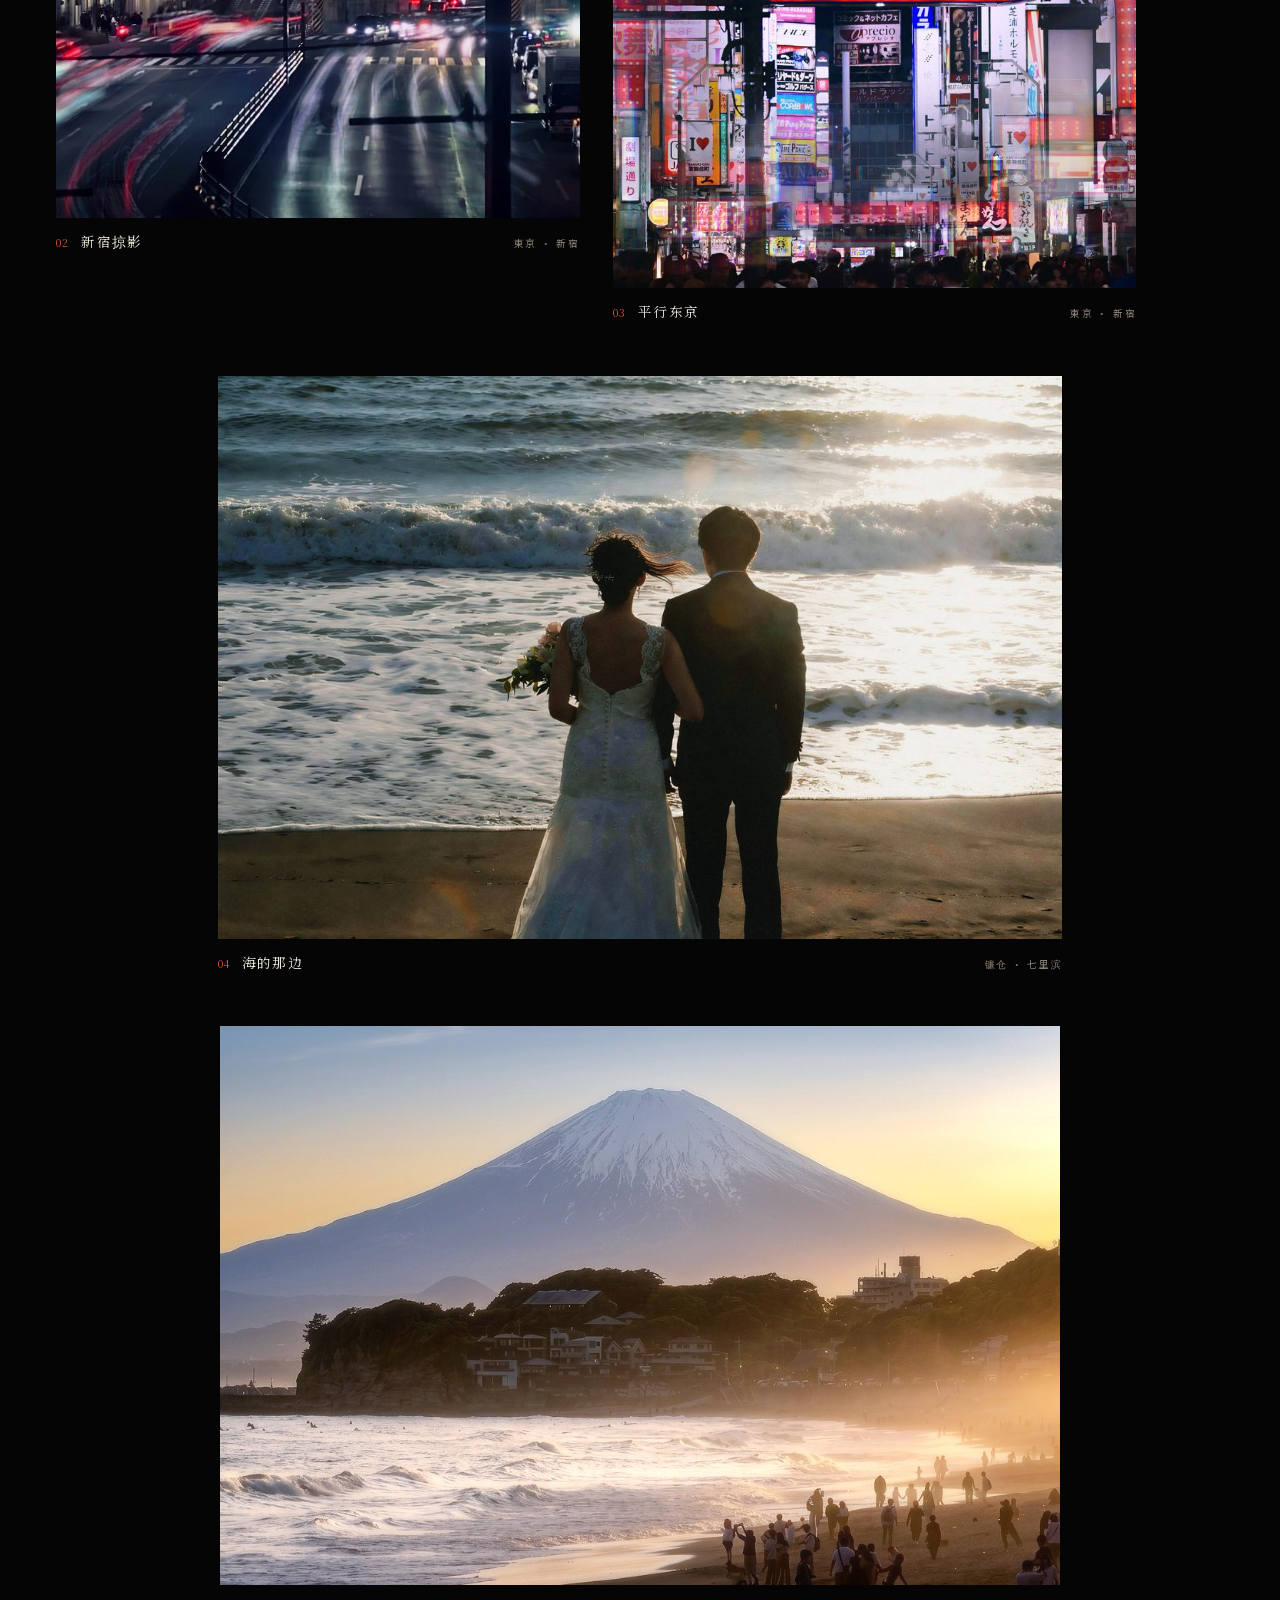
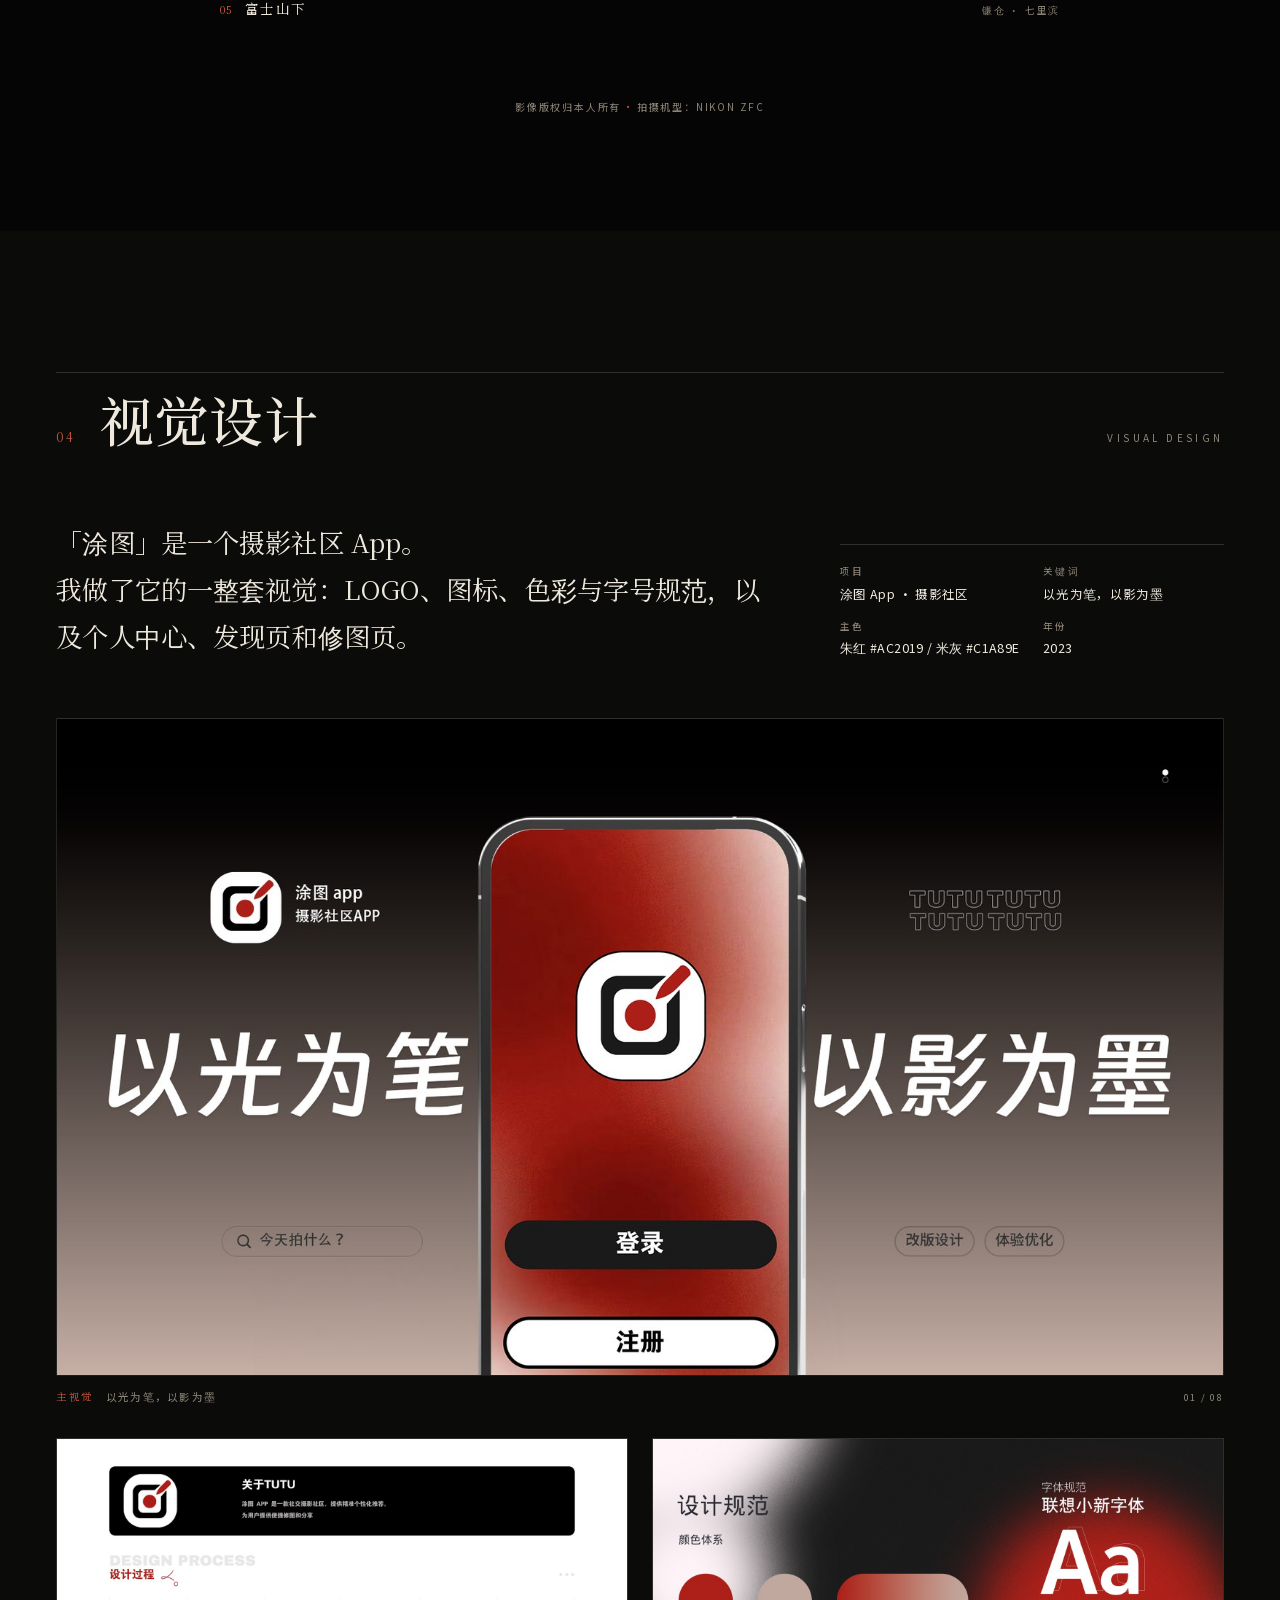
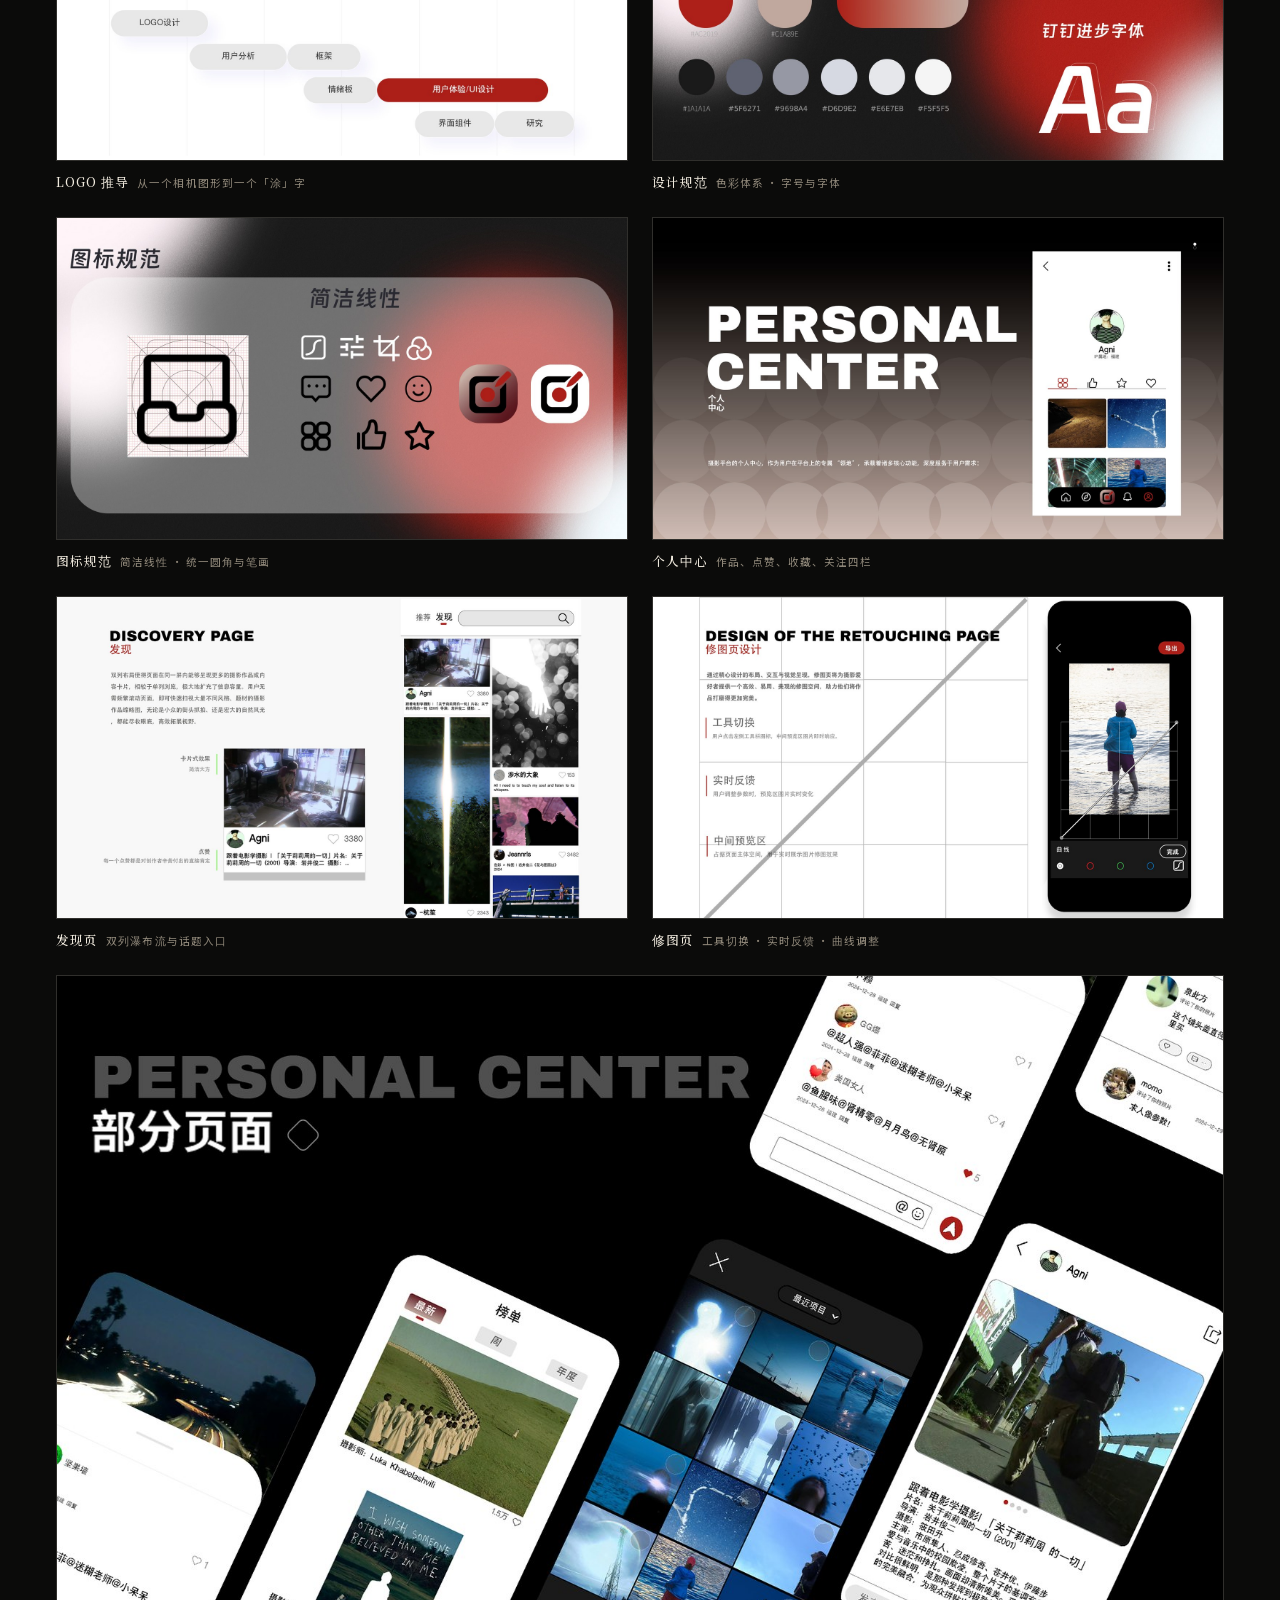
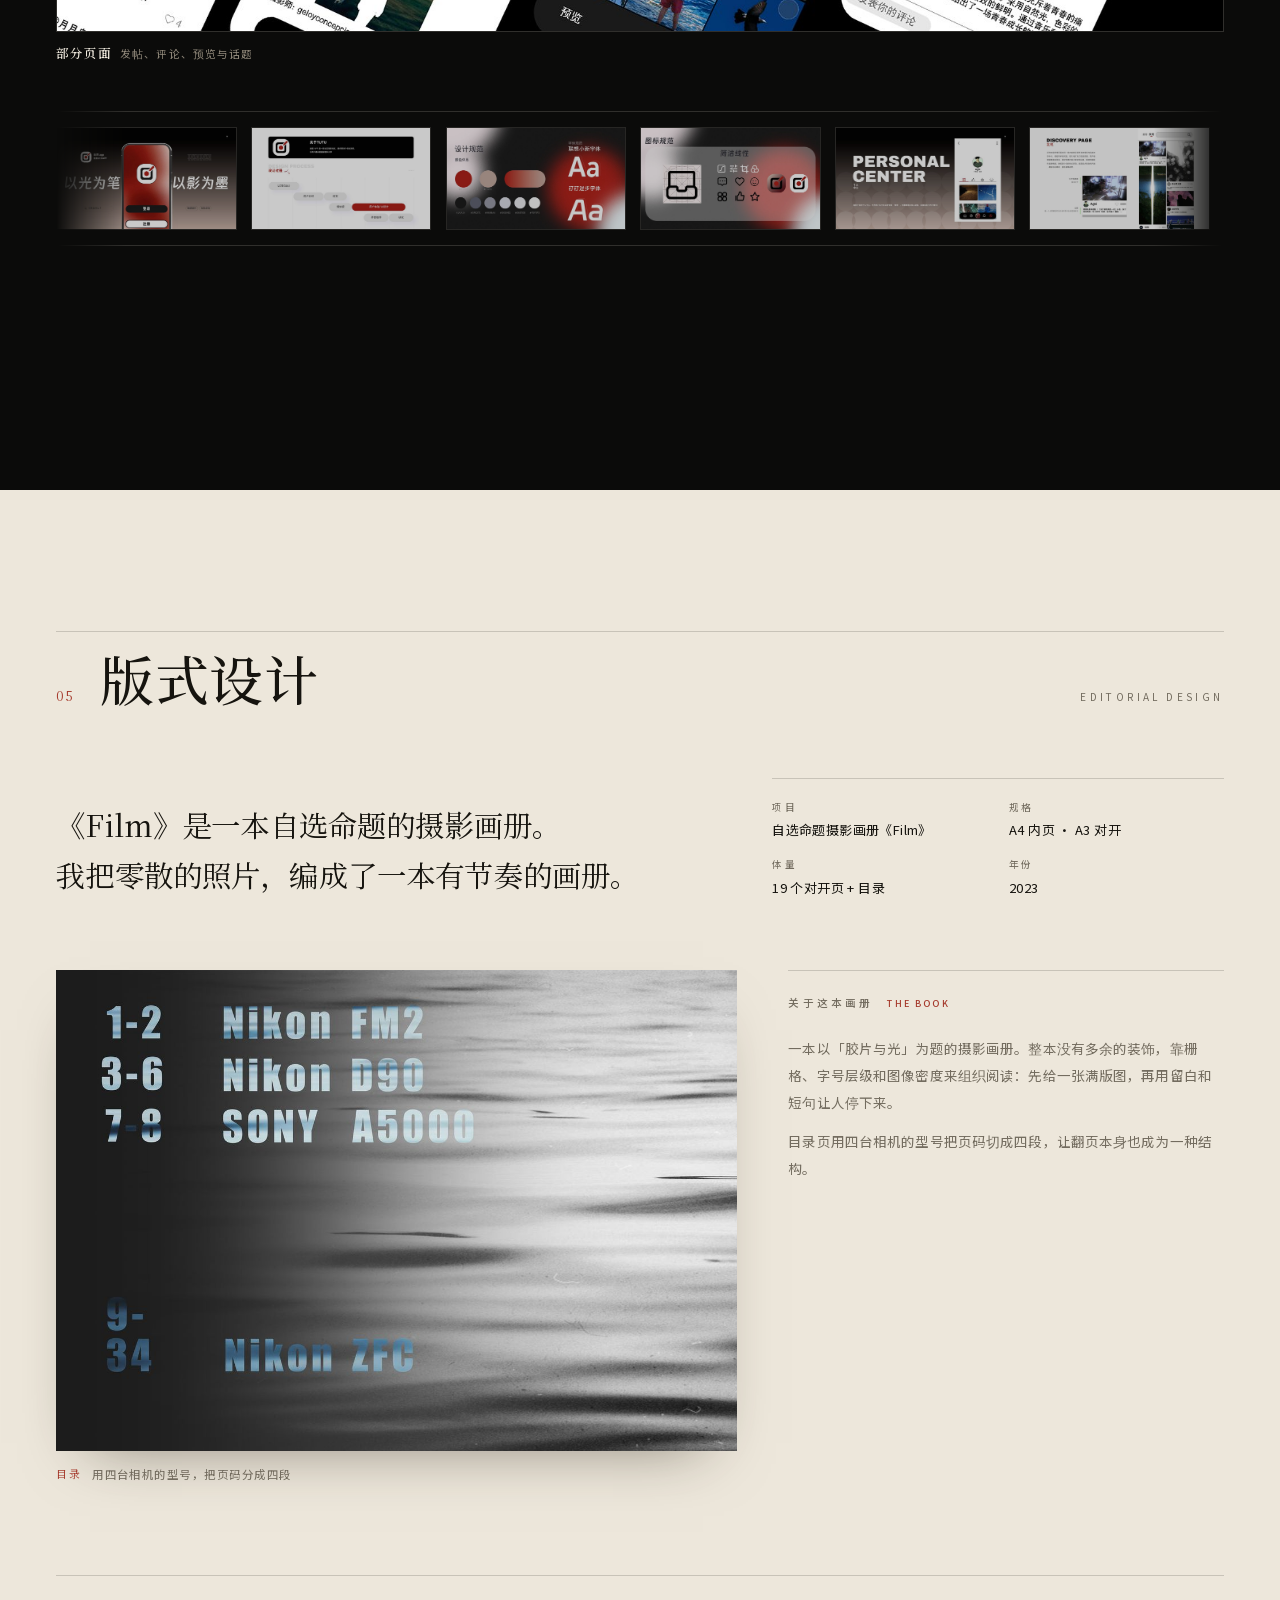
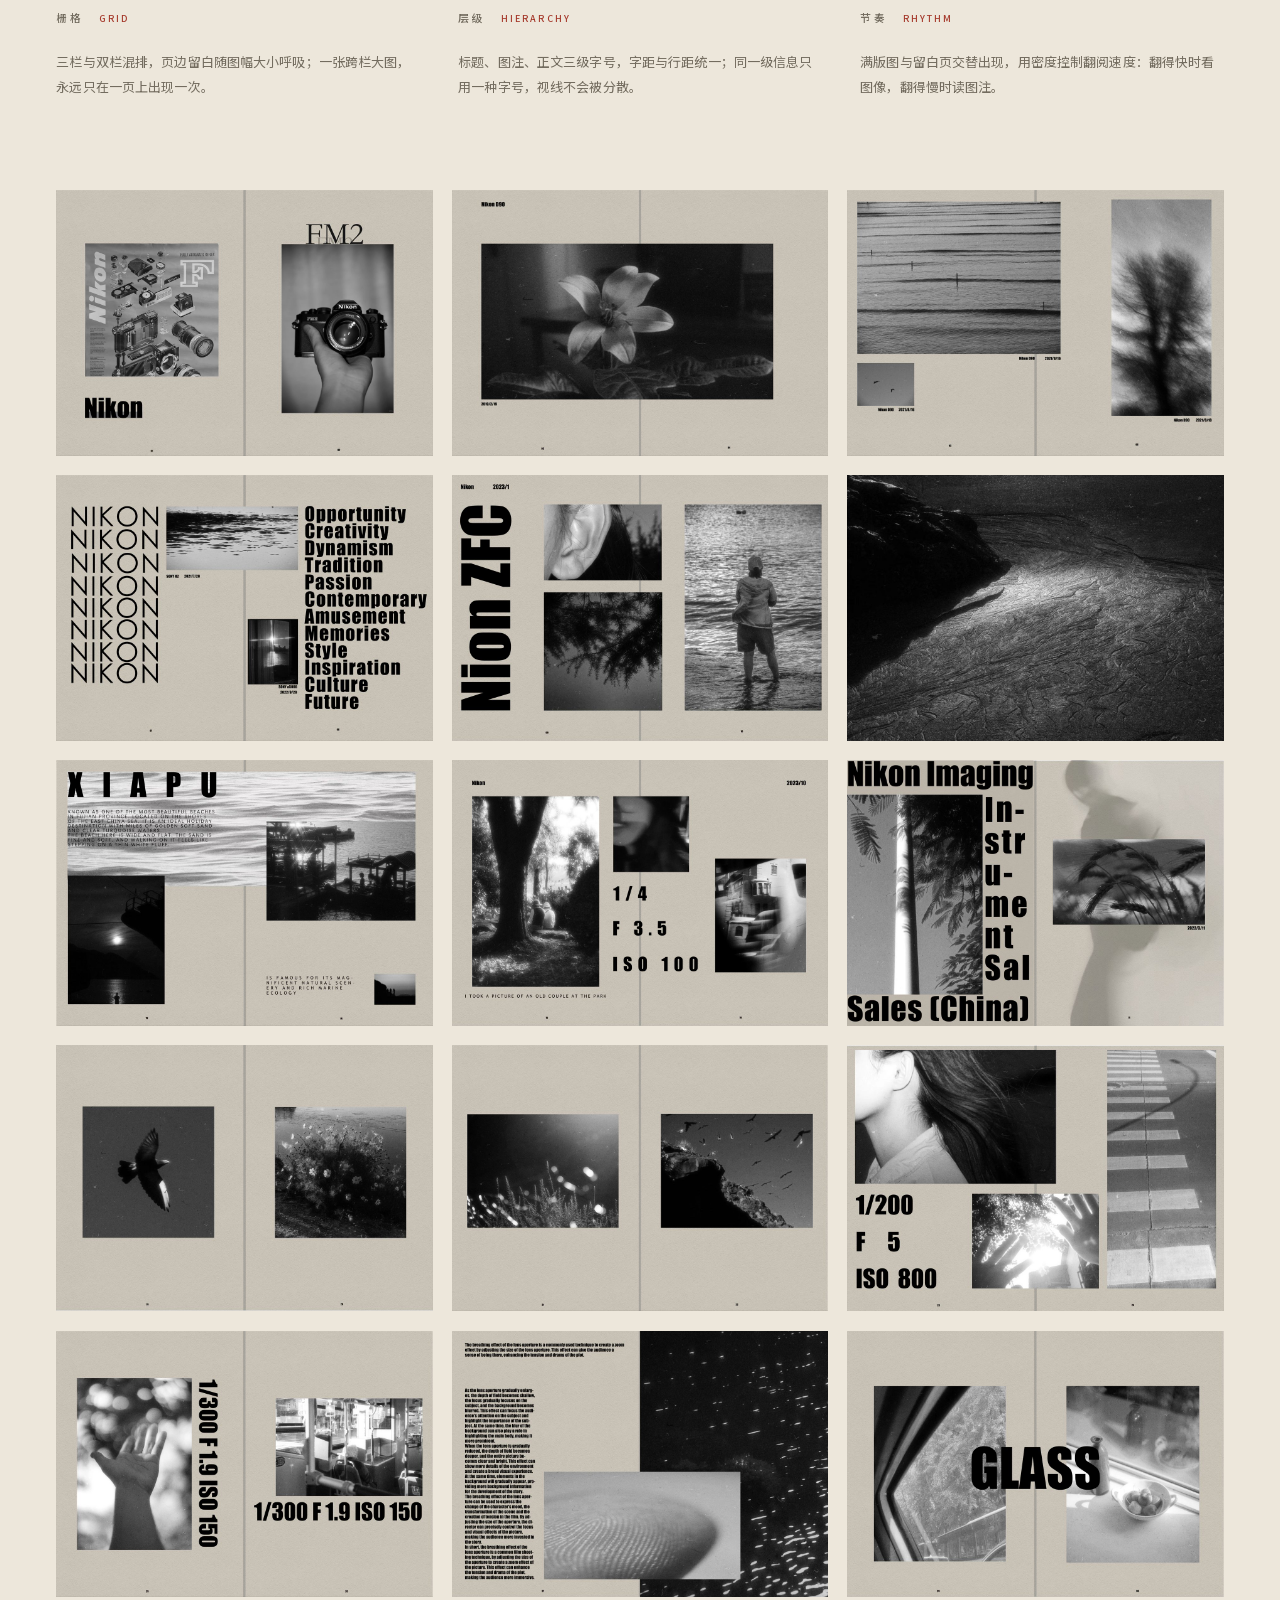
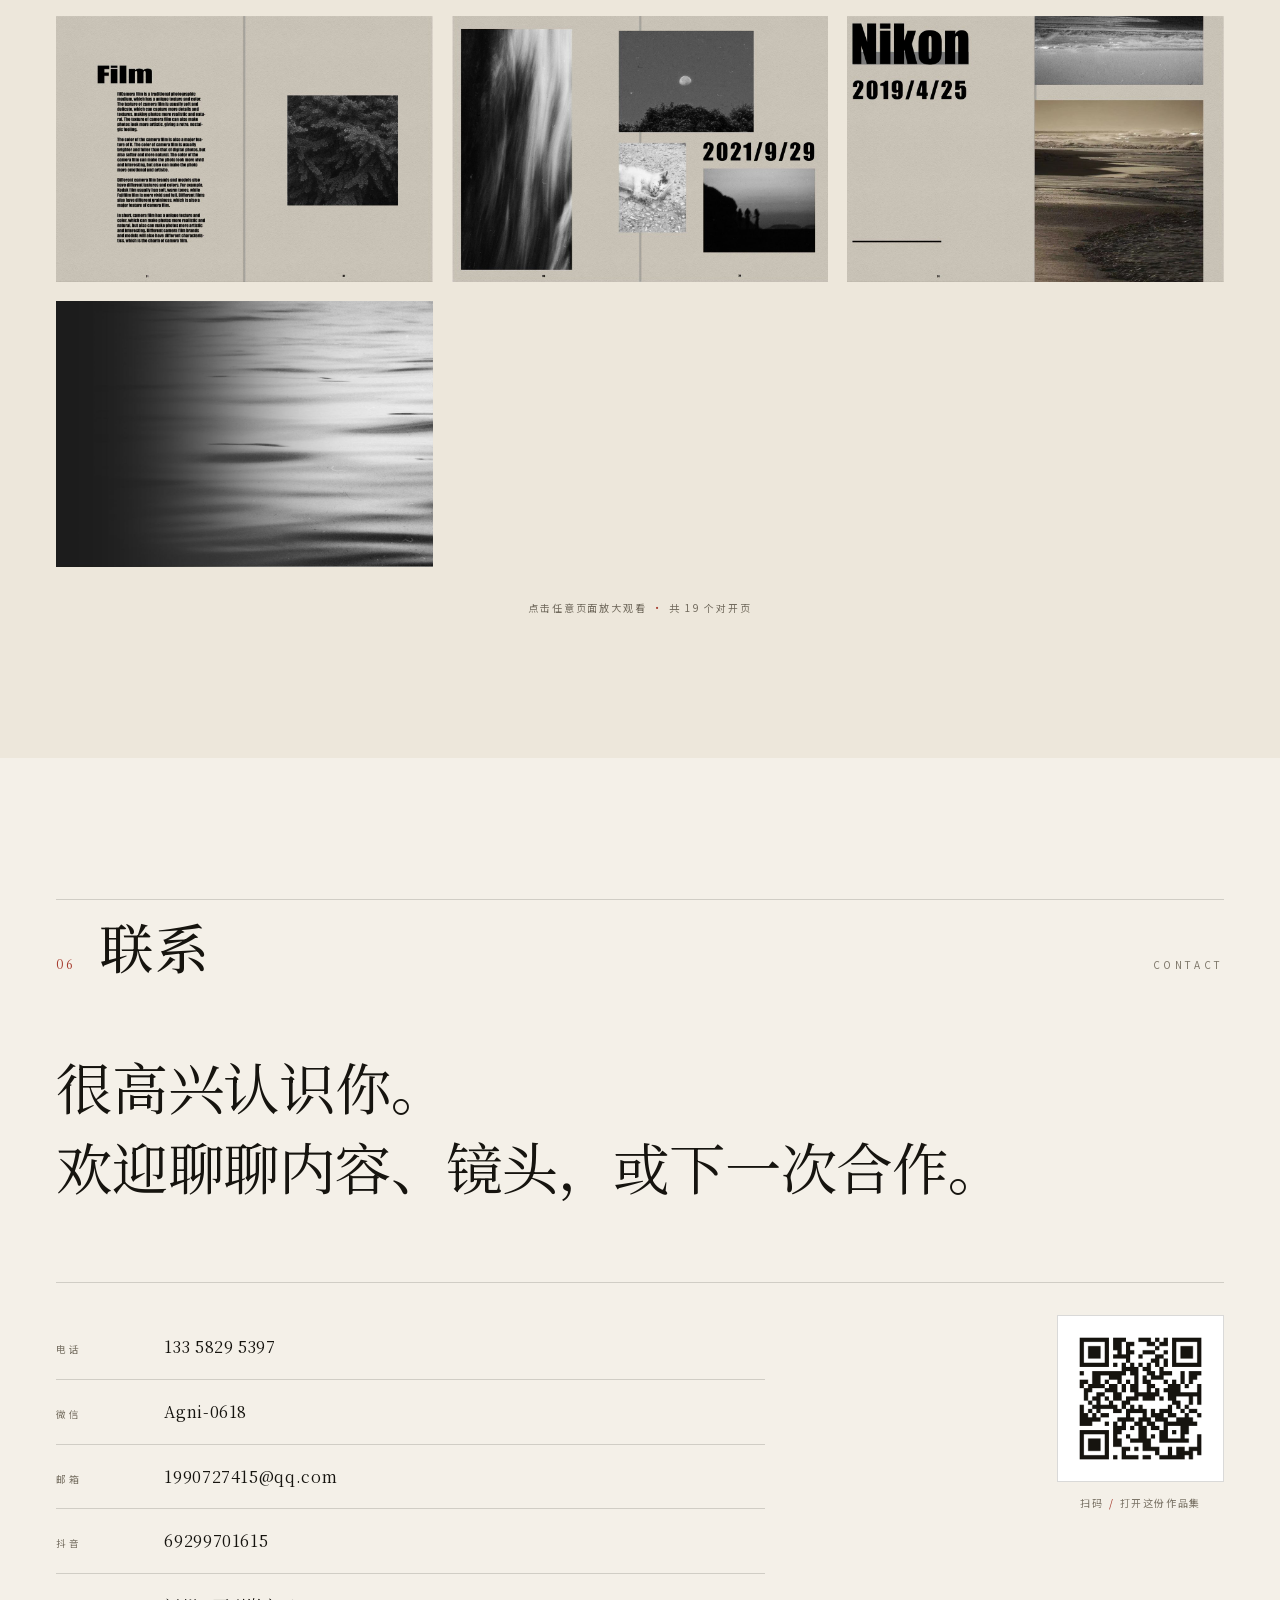
==== commit 0a2859e3: "作品集 2026：网页版 + A4 PDF" ====
--- a/index.html
+++ b/index.html
@@ -338,24 +338,24 @@
     <div class="ui-marquee" aria-hidden="true">
     <div class="ui-track">
       <div class="ui-set">
-        <img src="assets/img/ui/u01.jpg" alt="" loading="lazy">
-        <img src="assets/img/ui/u02.jpg" alt="" loading="lazy">
-        <img src="assets/img/ui/u03.jpg" alt="" loading="lazy">
-        <img src="assets/img/ui/u04.jpg" alt="" loading="lazy">
-        <img src="assets/img/ui/u05.jpg" alt="" loading="lazy">
-        <img src="assets/img/ui/u06.jpg" alt="" loading="lazy">
-        <img src="assets/img/ui/u07.jpg" alt="" loading="lazy">
-        <img src="assets/img/ui/u08.jpg" alt="" loading="lazy">
+        <img src="assets/img/ui/u01-s.jpg" alt="">
+        <img src="assets/img/ui/u02-s.jpg" alt="">
+        <img src="assets/img/ui/u03-s.jpg" alt="">
+        <img src="assets/img/ui/u04-s.jpg" alt="">
+        <img src="assets/img/ui/u05-s.jpg" alt="">
+        <img src="assets/img/ui/u06-s.jpg" alt="">
+        <img src="assets/img/ui/u07-s.jpg" alt="">
+        <img src="assets/img/ui/u08-s.jpg" alt="">
       </div>
       <div class="ui-set">
-        <img src="assets/img/ui/u01.jpg" alt="" loading="lazy">
-        <img src="assets/img/ui/u02.jpg" alt="" loading="lazy">
-        <img src="assets/img/ui/u03.jpg" alt="" loading="lazy">
-        <img src="assets/img/ui/u04.jpg" alt="" loading="lazy">
-        <img src="assets/img/ui/u05.jpg" alt="" loading="lazy">
-        <img src="assets/img/ui/u06.jpg" alt="" loading="lazy">
-        <img src="assets/img/ui/u07.jpg" alt="" loading="lazy">
-        <img src="assets/img/ui/u08.jpg" alt="" loading="lazy">
+        <img src="assets/img/ui/u01-s.jpg" alt="">
+        <img src="assets/img/ui/u02-s.jpg" alt="">
+        <img src="assets/img/ui/u03-s.jpg" alt="">
+        <img src="assets/img/ui/u04-s.jpg" alt="">
+        <img src="assets/img/ui/u05-s.jpg" alt="">
+        <img src="assets/img/ui/u06-s.jpg" alt="">
+        <img src="assets/img/ui/u07-s.jpg" alt="">
+        <img src="assets/img/ui/u08-s.jpg" alt="">
       </div>
     </div>
   </div>
